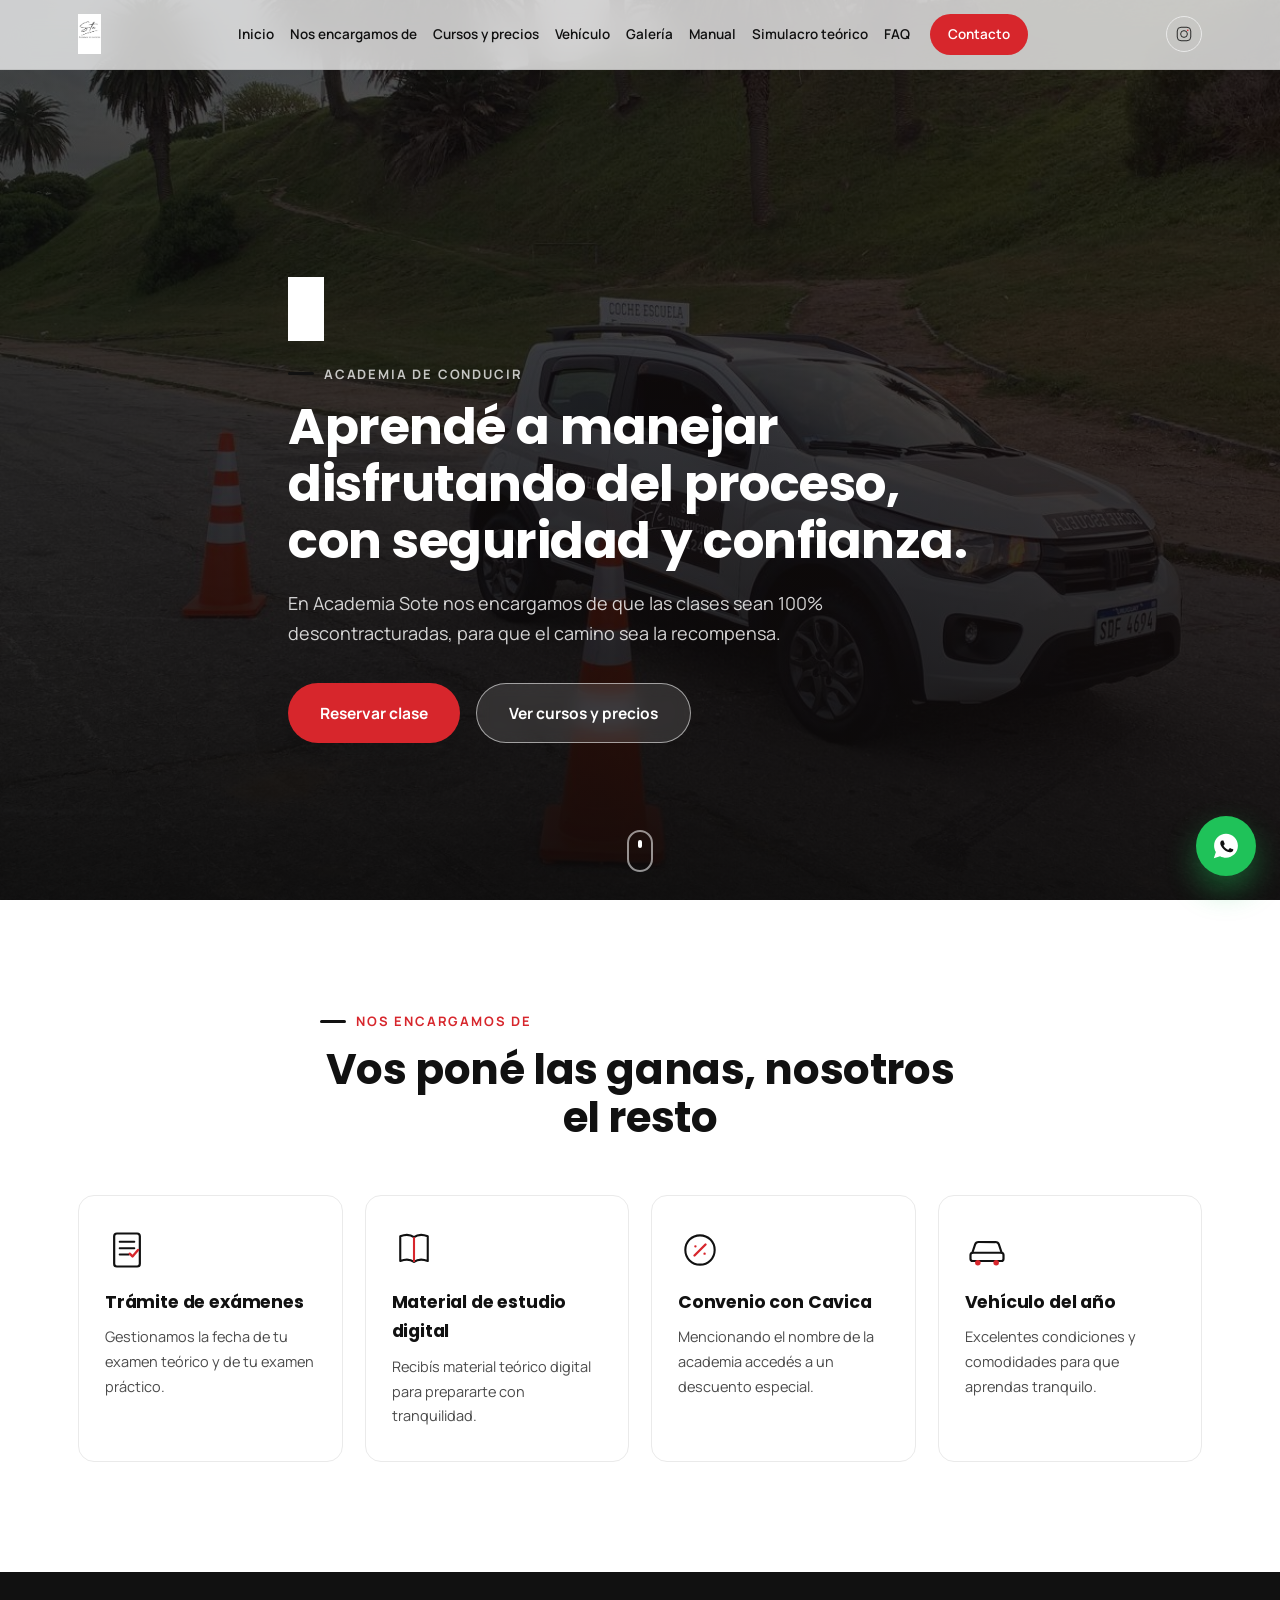
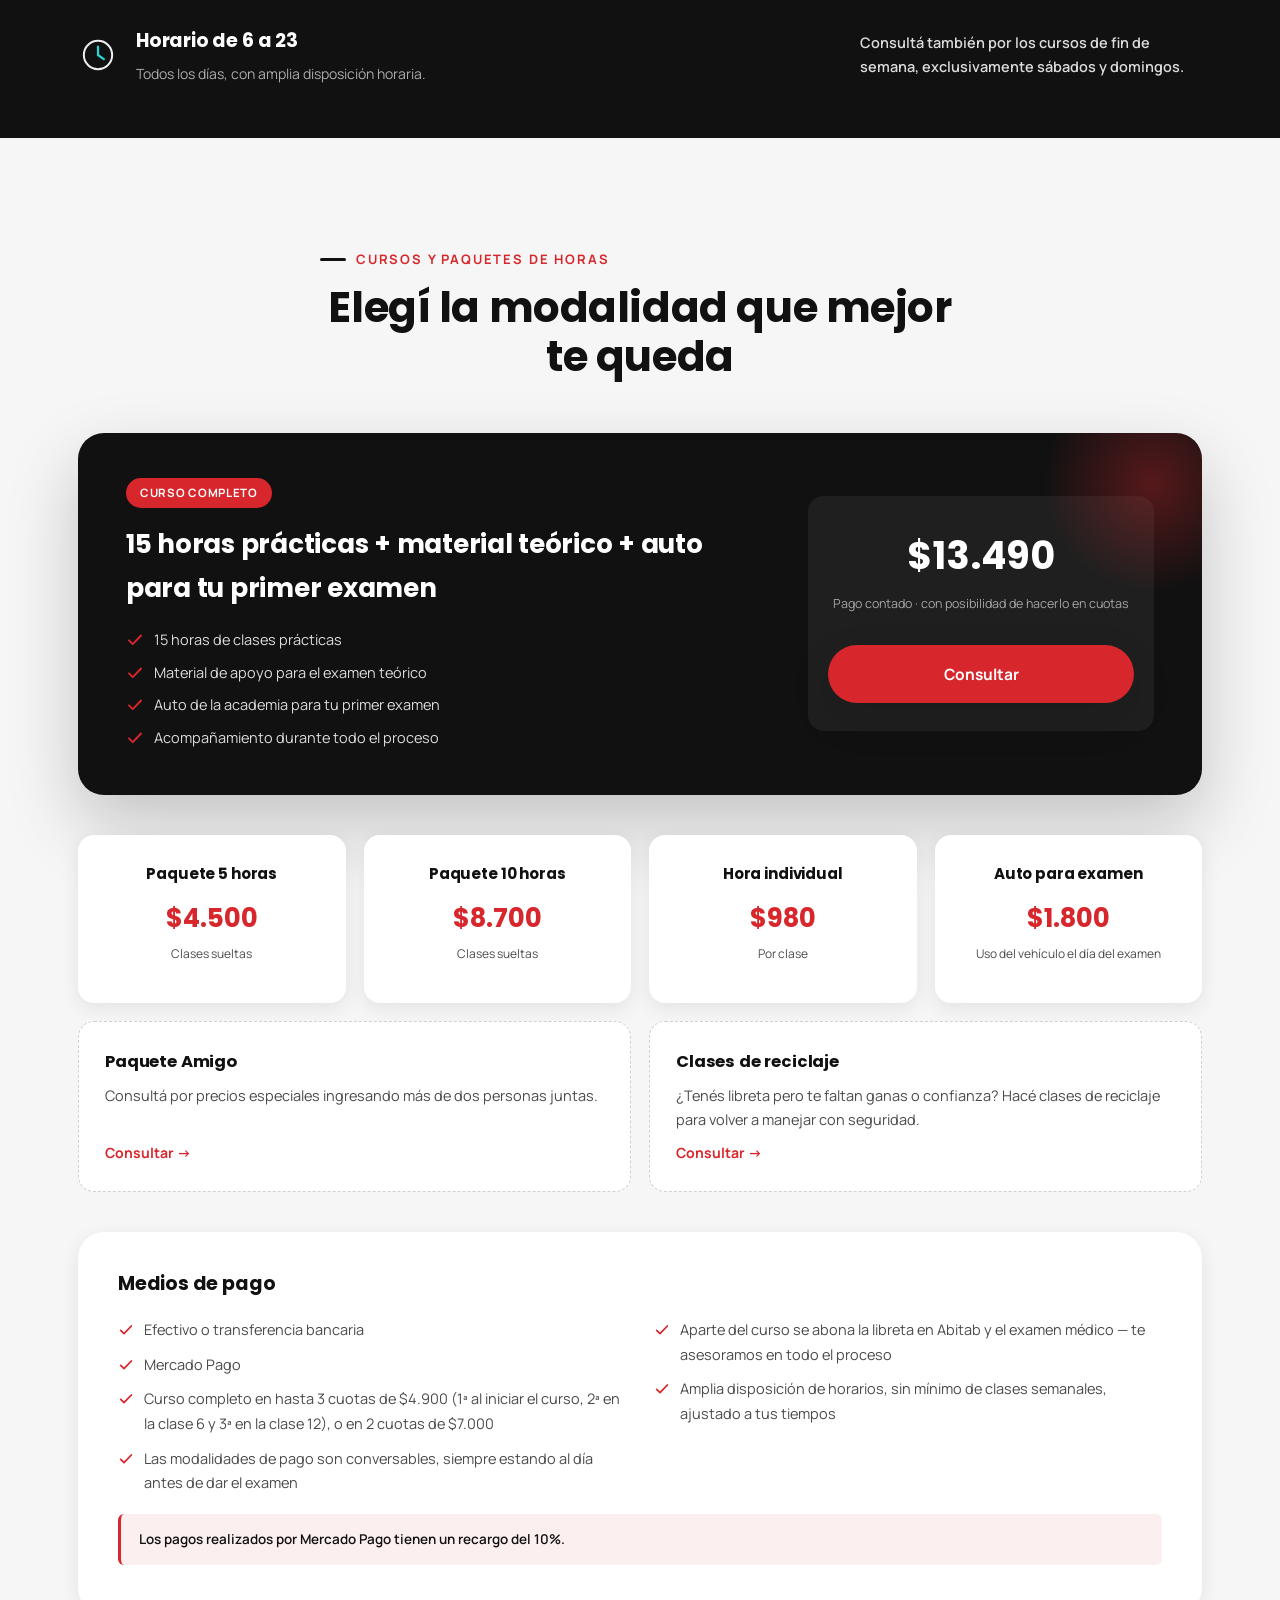
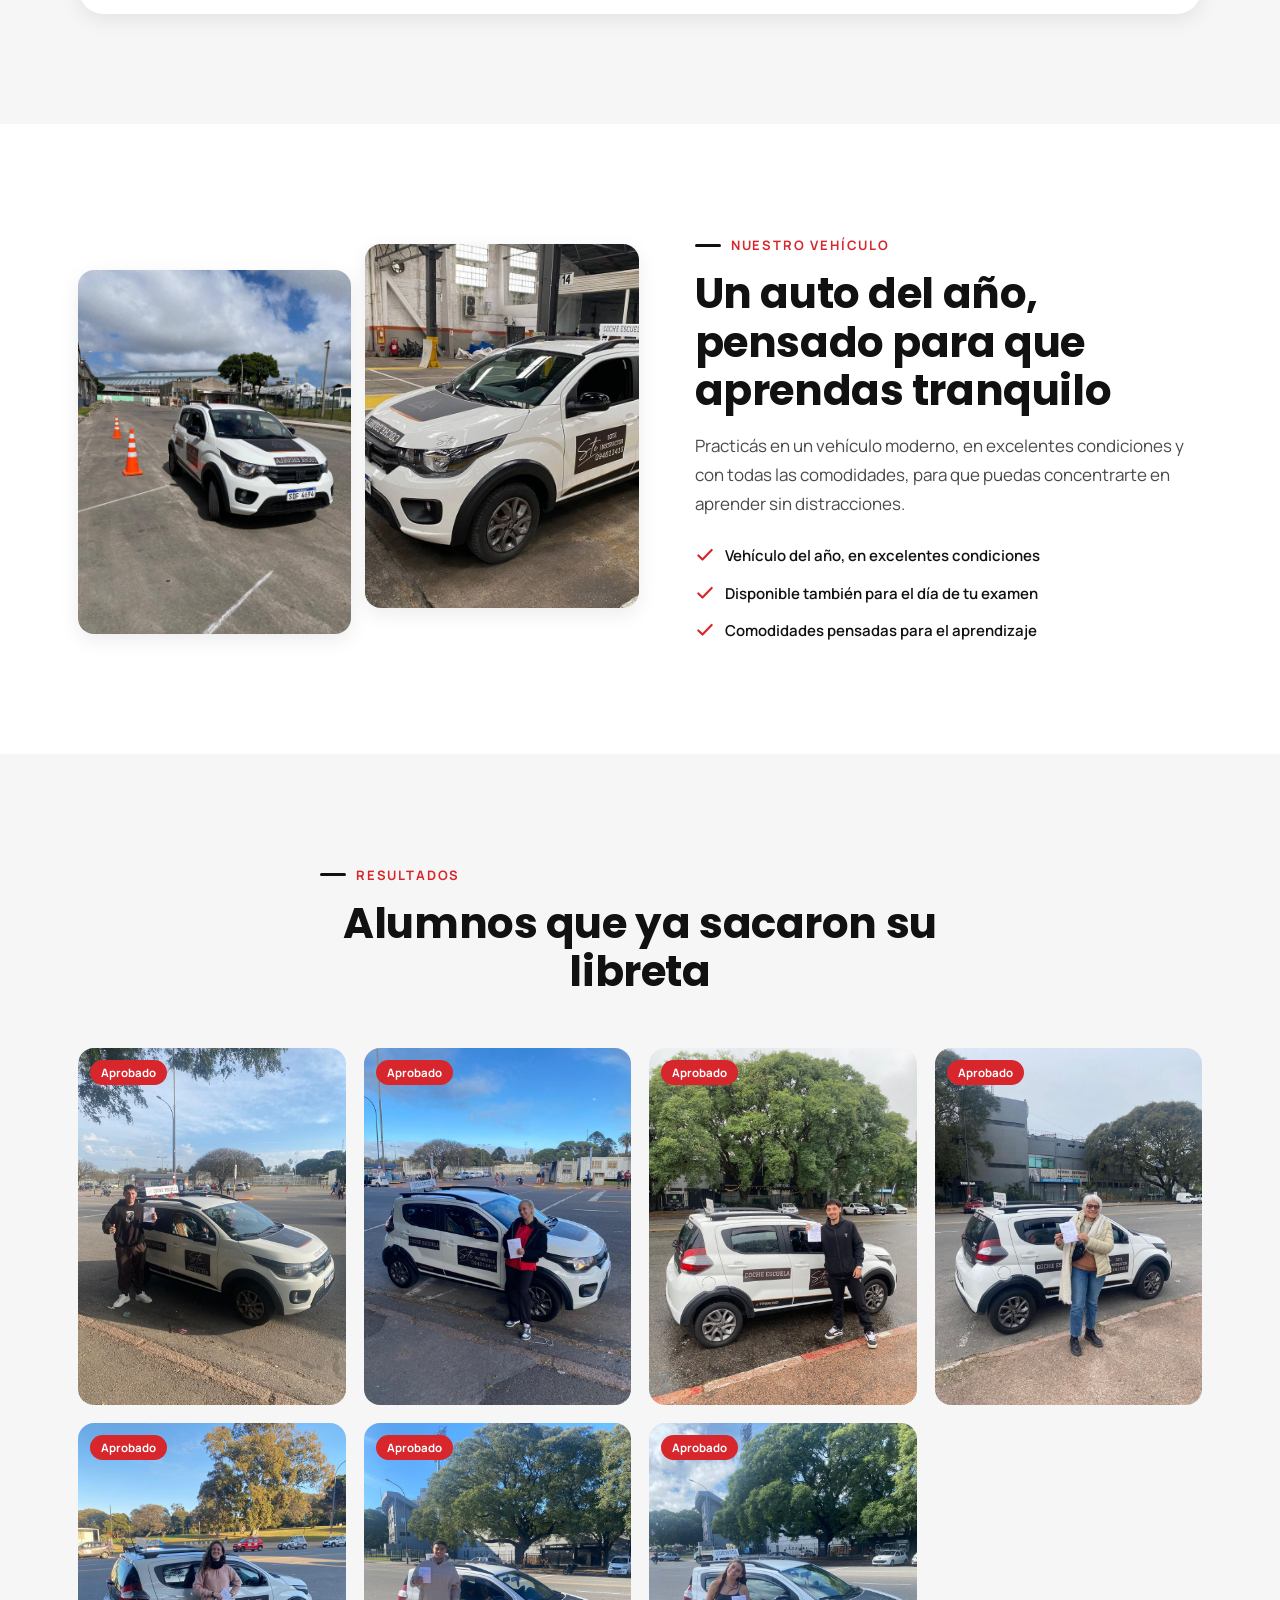
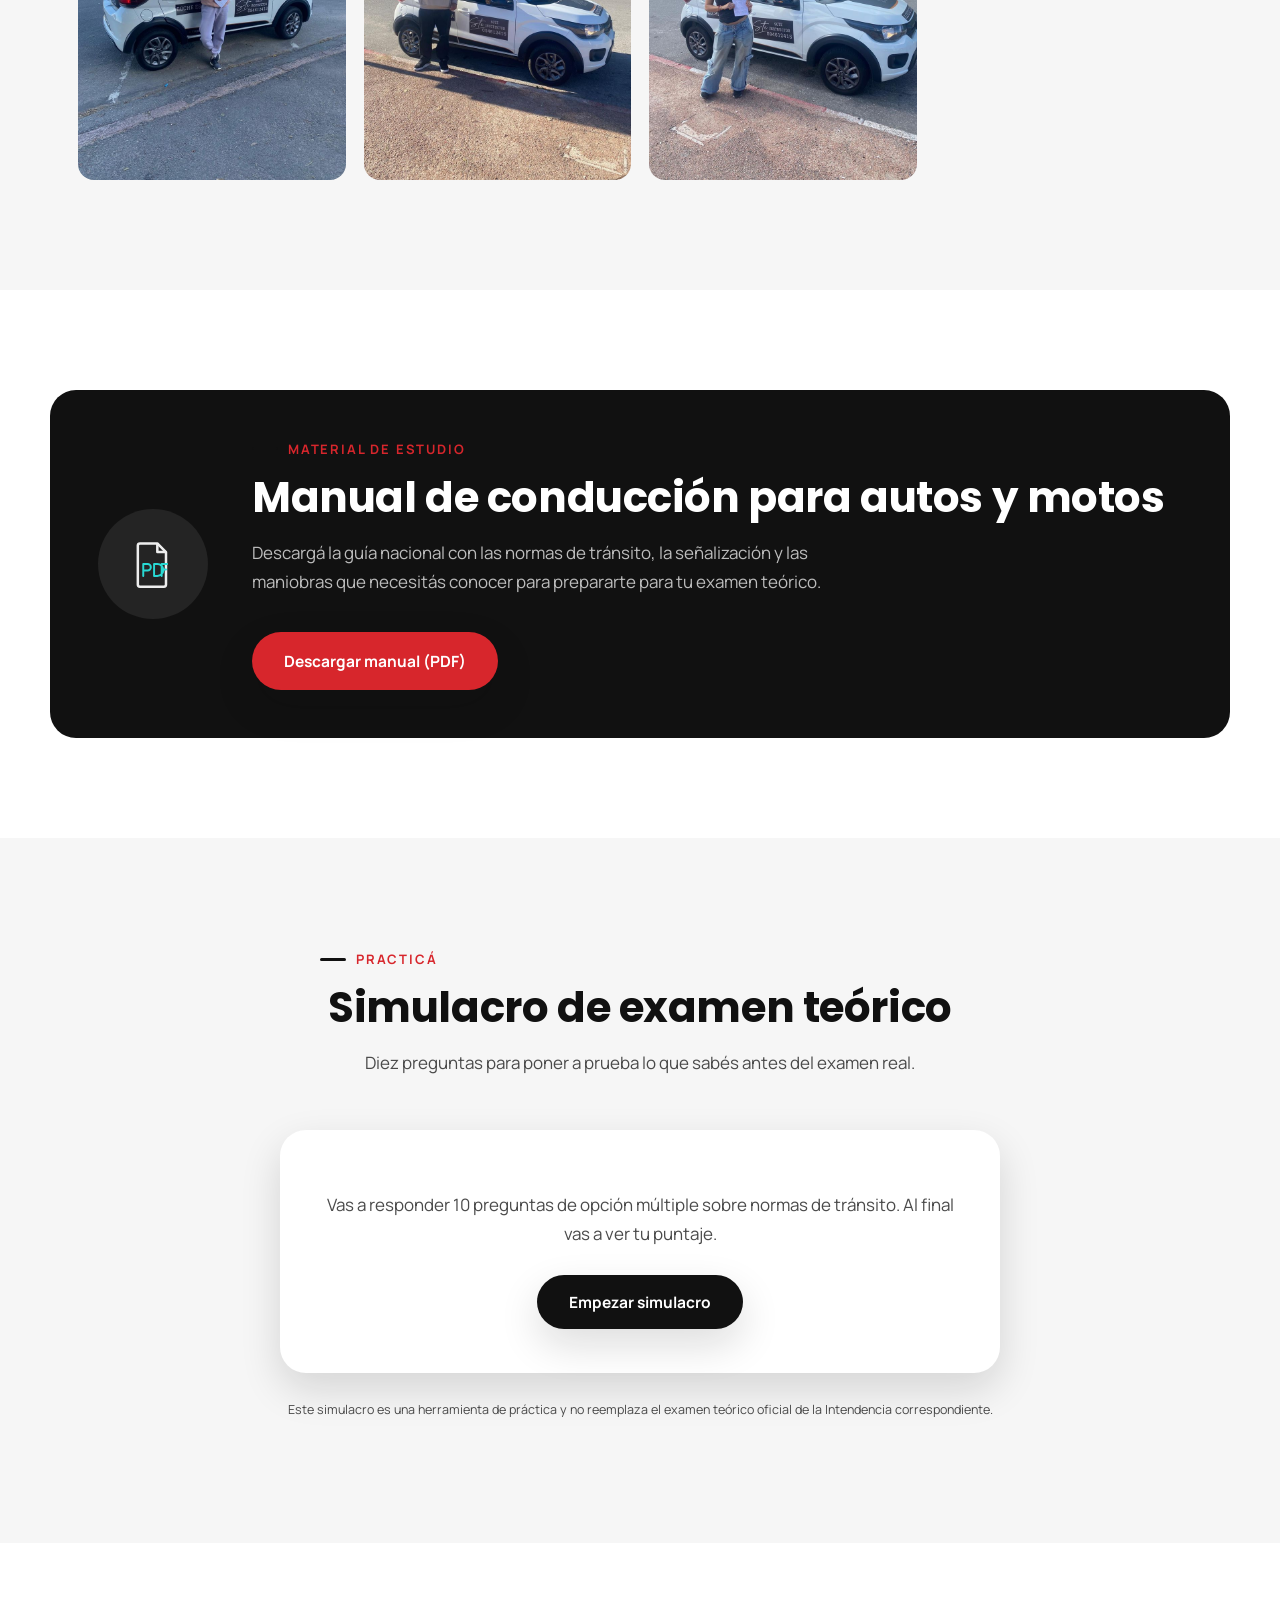
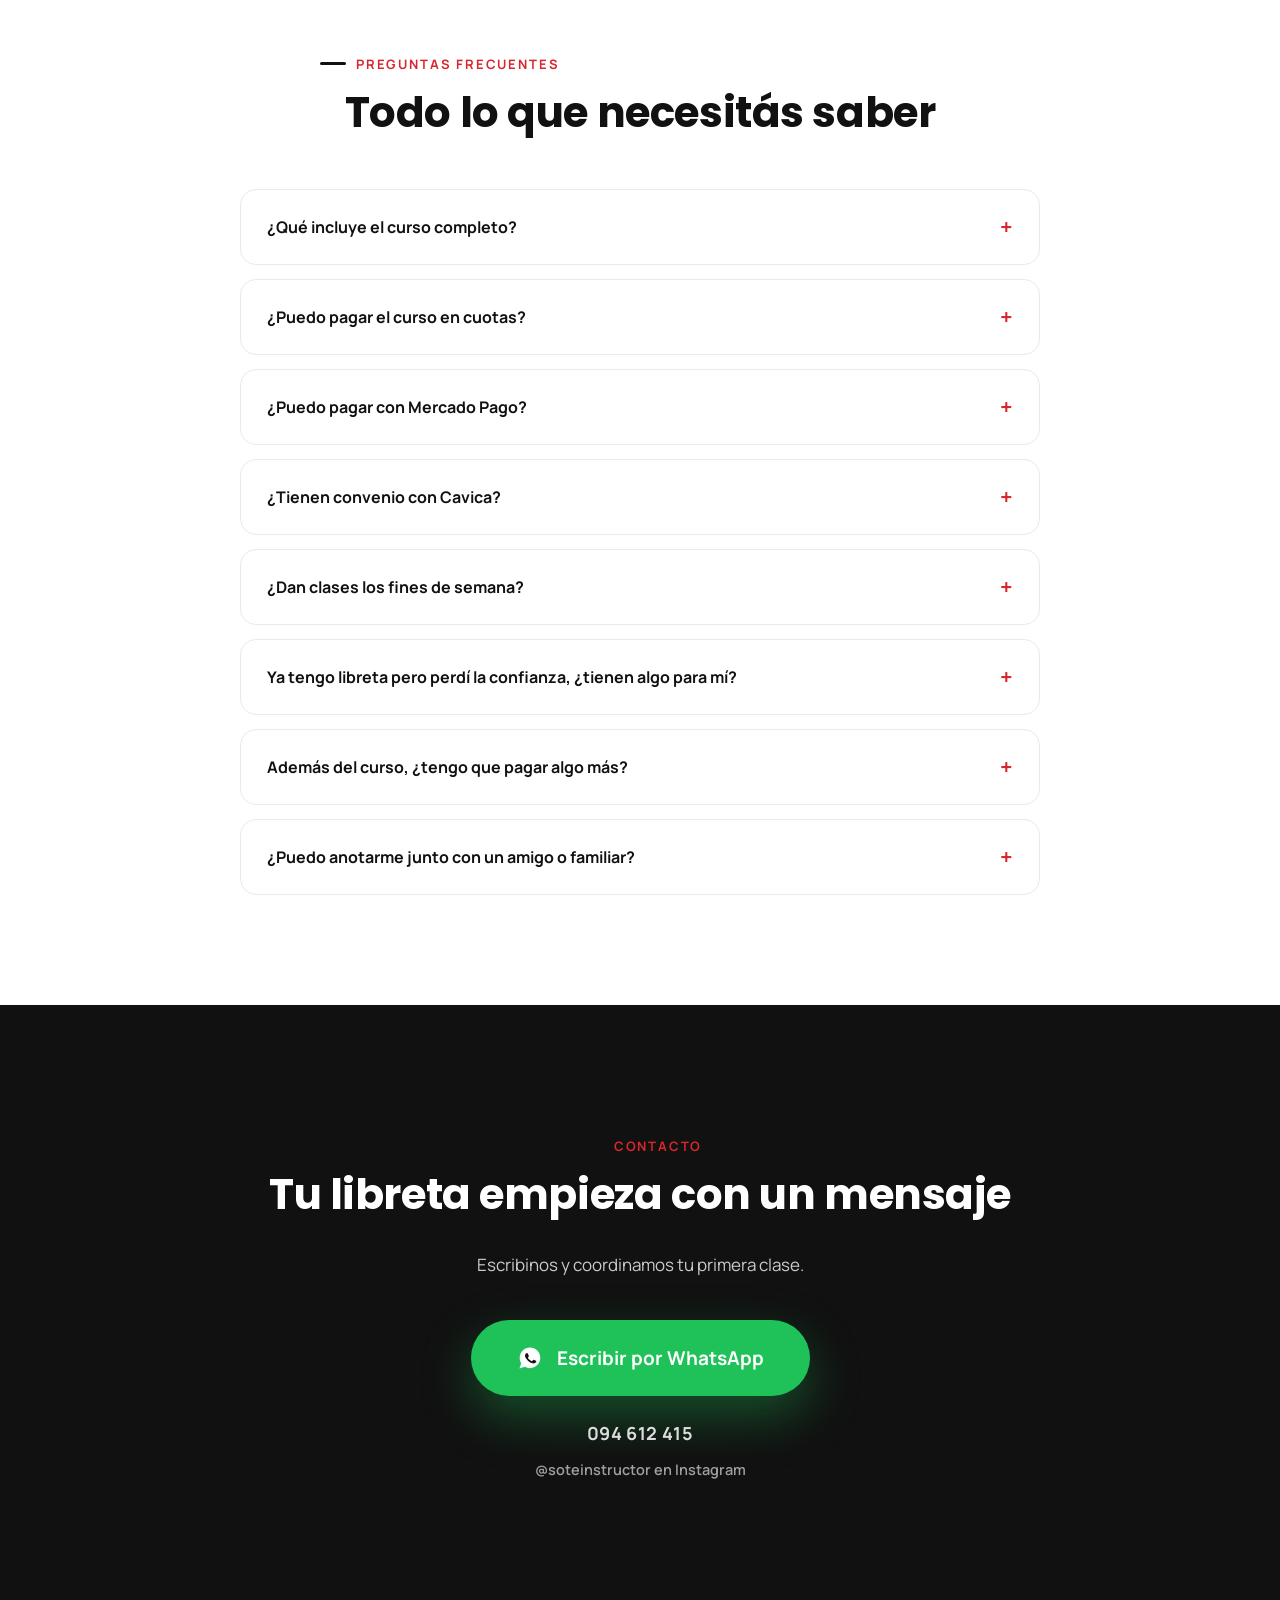
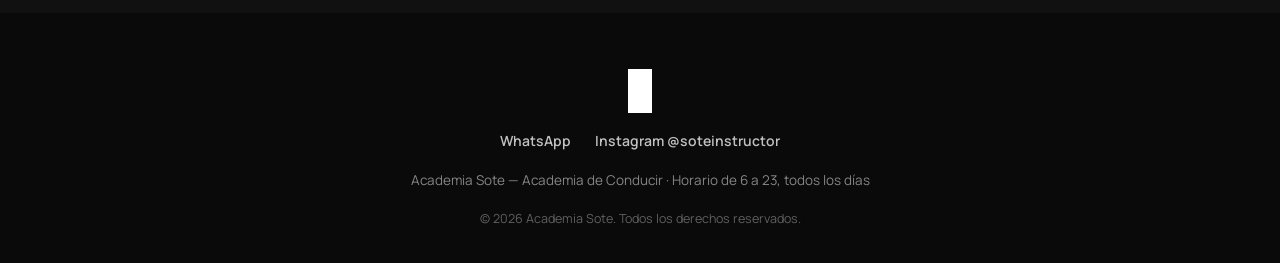
==== index.html @ 1a5d6912 "Add files via upload" ====
<!doctype html>
<html lang="es">
<head>
<!-- ===== Meta / SEO ===== -->
<meta charset="UTF-8">
<meta name="viewport" content="width=device-width, initial-scale=1.0">
<title>Academia Sote — Aprendé a manejar con seguridad y confianza</title>
<meta name="description" content="Academia Sote, escuela de manejo. Clases 100% descontracturadas, trámite de exámenes, material de estudio digital y vehículo del año. Cursos y paquetes de horas a tu medida.">
<meta name="keywords" content="academia de manejo, escuela de conducir, clases de manejo, libreta de conducir, Academia Sote, curso de manejo Uruguay">
<meta name="author" content="Academia Sote">
<meta name="robots" content="index, follow">
<meta property="og:title" content="Academia Sote — Academia de Conducir">
<meta property="og:description" content="Aprendé a manejar disfrutando del proceso, con seguridad y confianza.">
<meta property="og:type" content="website">
<meta property="og:image" content="assets/images/vehiculo_02.jpg">
<link rel="icon" type="image/jpeg" href="assets/images/logo.jpg">

<link rel="preconnect" href="https://fonts.googleapis.com">
<link rel="preconnect" href="https://fonts.gstatic.com" crossorigin>
<link href="https://fonts.googleapis.com/css2?family=Poppins:wght@500;600;700;800&family=Manrope:wght@400;500;600;700&display=swap" rel="stylesheet">

<link rel="stylesheet" href="styles.css">
</head>
<body>

<!-- ===================== HEADER / NAV ===================== -->
<header class="header" id="header">
  <div class="container header-inner">
    <a href="#inicio" class="brand">
      <img src="assets/images/logo.jpg" alt="Academia Sote" class="brand-logo">
    </a>

    <nav class="nav" id="mainNav">
      <a href="#inicio" class="nav-link">Inicio</a>
      <a href="#encargamos" class="nav-link">Nos encargamos de</a>
      <a href="#precios" class="nav-link">Cursos y precios</a>
      <a href="#vehiculo" class="nav-link">Vehículo</a>
      <a href="#galeria" class="nav-link">Galería</a>
      <a href="#manual" class="nav-link">Manual</a>
      <a href="#simulacro" class="nav-link">Simulacro teórico</a>
      <a href="#faq" class="nav-link">FAQ</a>
      <a href="#contacto" class="nav-link nav-cta">Contacto</a>
    </nav>

    <div class="header-actions">
      <a href="https://instagram.com/soteinstructor" target="_blank" rel="noopener" class="icon-link" aria-label="Instagram">
        <img src="assets/icons/instagram.svg" alt="">
      </a>
      <button class="nav-toggle" id="navToggle" aria-label="Abrir menú" aria-expanded="false">
        <span></span><span></span><span></span>
      </button>
    </div>
  </div>
</header>

<main>

  <!-- ===================== HERO ===================== -->
  <section class="hero" id="inicio">
    <div class="hero-media">
      <img src="assets/images/vehiculo_02.jpg" alt="Coche escuela Academia Sote" class="hero-img">
      <div class="hero-overlay"></div>
    </div>

    <div class="container hero-content">
      <img src="assets/images/logo.jpg" alt="Academia Sote" class="hero-logo reveal">
      <p class="eyebrow reveal delay-1" style="color:rgba(255,255,255,0.75)">Academia de conducir</p>
      <h1 class="hero-title reveal delay-1">Aprendé a manejar disfrutando del proceso, con seguridad y confianza.</h1>
      <p class="hero-text reveal delay-2">
        En Academia Sote nos encargamos de que las clases sean 100% descontracturadas,
        para que el camino sea la recompensa.
      </p>

      <div class="hero-actions reveal delay-3">
        <a href="https://wa.me/59894612415" target="_blank" rel="noopener" class="btn btn-primary">Reservar clase</a>
        <a href="#precios" class="btn btn-ghost">Ver cursos y precios</a>
      </div>
    </div>

    <div class="hero-scroll"><span></span></div>
  </section>

  <!-- ===================== NOS ENCARGAMOS DE TODO ===================== -->
  <section class="features" id="encargamos">
    <div class="container">
      <div class="section-head reveal center">
        <p class="eyebrow">Nos encargamos de</p>
        <h2 class="section-title">Vos poné las ganas, nosotros el resto</h2>
      </div>

      <div class="features-grid">
        <div class="feature-card reveal delay-1">
          <img src="assets/icons/tramite.svg" alt="" class="feature-icon">
          <h3>Trámite de exámenes</h3>
          <p>Gestionamos la fecha de tu examen teórico y de tu examen práctico.</p>
        </div>
        <div class="feature-card reveal delay-2">
          <img src="assets/icons/material.svg" alt="" class="feature-icon">
          <h3>Material de estudio digital</h3>
          <p>Recibís material teórico digital para prepararte con tranquilidad.</p>
        </div>
        <div class="feature-card reveal delay-3">
          <img src="assets/icons/convenio.svg" alt="" class="feature-icon">
          <h3>Convenio con Cavica</h3>
          <p>Mencionando el nombre de la academia accedés a un descuento especial.</p>
        </div>
        <div class="feature-card reveal delay-1">
          <img src="assets/icons/vehiculo.svg" alt="" class="feature-icon">
          <h3>Vehículo del año</h3>
          <p>Excelentes condiciones y comodidades para que aprendas tranquilo.</p>
        </div>
      </div>
    </div>
  </section>

  <!-- ===================== HORARIOS ===================== -->
  <section class="schedule">
    <div class="container schedule-inner">
      <div class="schedule-left reveal">
        <img src="assets/icons/horario.svg" alt="" class="schedule-icon">
        <div>
          <h3>Horario de 6 a 23</h3>
          <p>Todos los días, con amplia disposición horaria.</p>
        </div>
      </div>
      <p class="schedule-note reveal delay-1">Consultá también por los cursos de fin de semana, exclusivamente sábados y domingos.</p>
    </div>
  </section>

  <!-- ===================== CURSOS Y PRECIOS ===================== -->
  <section class="pricing" id="precios">
    <div class="container">
      <div class="section-head reveal center">
        <p class="eyebrow">Cursos y paquetes de horas</p>
        <h2 class="section-title">Elegí la modalidad que mejor te queda</h2>
      </div>

      <!-- Curso completo, destacado -->
      <div class="pricing-featured reveal">
        <div>
          <span class="featured-badge">Curso completo</span>
          <h3>15 horas prácticas + material teórico + auto para tu primer examen</h3>
          <ul class="includes">
            <li><img src="assets/icons/check.svg" alt="">15 horas de clases prácticas</li>
            <li><img src="assets/icons/check.svg" alt="">Material de apoyo para el examen teórico</li>
            <li><img src="assets/icons/check.svg" alt="">Auto de la academia para tu primer examen</li>
            <li><img src="assets/icons/check.svg" alt="">Acompañamiento durante todo el proceso</li>
          </ul>
        </div>
        <div class="price-box">
          <span class="amount">$13.490</span>
          <p class="tag">Pago contado · con posibilidad de hacerlo en cuotas</p>
          <a href="https://wa.me/59894612415" target="_blank" rel="noopener" class="btn btn-primary">Consultar</a>
        </div>
      </div>

      <!-- Paquetes de horas sueltas -->
      <div class="pricing-grid">
        <div class="price-card reveal delay-1">
          <h3>Paquete 5 horas</h3>
          <span class="amount">$4.500</span>
          <p class="tag">Clases sueltas</p>
        </div>
        <div class="price-card reveal delay-2">
          <h3>Paquete 10 horas</h3>
          <span class="amount">$8.700</span>
          <p class="tag">Clases sueltas</p>
        </div>
        <div class="price-card reveal delay-3">
          <h3>Hora individual</h3>
          <span class="amount">$980</span>
          <p class="tag">Por clase</p>
        </div>
        <div class="price-card reveal delay-1">
          <h3>Auto para examen</h3>
          <span class="amount">$1.800</span>
          <p class="tag">Uso del vehículo el día del examen</p>
        </div>
      </div>

      <!-- Paquete amigo y reciclaje -->
      <div class="pricing-extra">
        <div class="extra-card reveal delay-1">
          <h3>Paquete Amigo</h3>
          <p>Consultá por precios especiales ingresando más de dos personas juntas.</p>
          <a href="https://wa.me/59894612415" target="_blank" rel="noopener" class="curso-link">Consultar →</a>
        </div>
        <div class="extra-card reveal delay-2">
          <h3>Clases de reciclaje</h3>
          <p>¿Tenés libreta pero te faltan ganas o confianza? Hacé clases de reciclaje para volver a manejar con seguridad.</p>
          <a href="https://wa.me/59894612415" target="_blank" rel="noopener" class="curso-link">Consultar →</a>
        </div>
      </div>

      <!-- Medios de pago y cuotas -->
      <div class="payment-info reveal">
        <h3>Medios de pago</h3>
        <div class="payment-grid">
          <ul>
            <li><img src="assets/icons/check.svg" alt="">Efectivo o transferencia bancaria</li>
            <li><img src="assets/icons/check.svg" alt="">Mercado Pago</li>
            <li><img src="assets/icons/check.svg" alt="">Curso completo en hasta 3 cuotas de $4.900 (1ª al iniciar el curso, 2ª en la clase 6 y 3ª en la clase 12), o en 2 cuotas de $7.000</li>
            <li><img src="assets/icons/check.svg" alt="">Las modalidades de pago son conversables, siempre estando al día antes de dar el examen</li>
          </ul>
          <ul>
            <li><img src="assets/icons/check.svg" alt="">Aparte del curso se abona la libreta en Abitab y el examen médico — te asesoramos en todo el proceso</li>
            <li><img src="assets/icons/check.svg" alt="">Amplia disposición de horarios, sin mínimo de clases semanales, ajustado a tus tiempos</li>
          </ul>
        </div>
        <p class="payment-note">Los pagos realizados por Mercado Pago tienen un recargo del 10%.</p>
      </div>
    </div>
  </section>

  <!-- ===================== NUESTRO VEHÍCULO ===================== -->
  <section class="vehicle" id="vehiculo">
    <div class="container vehicle-grid">
      <div class="vehicle-photos reveal">
        <img src="assets/images/vehiculo_01.jpg" alt="Vehículo de Academia Sote practicando maniobras">
        <img src="assets/images/vehiculo_04.jpg" alt="Vehículo de Academia Sote">
      </div>
      <div class="vehicle-content reveal delay-1">
        <p class="eyebrow">Nuestro vehículo</p>
        <h2 class="section-title">Un auto del año, pensado para que aprendas tranquilo</h2>
        <p class="section-text">
          Practicás en un vehículo moderno, en excelentes condiciones y con todas las
          comodidades, para que puedas concentrarte en aprender sin distracciones.
        </p>
        <ul class="check-list">
          <li><img src="assets/icons/check.svg" alt=""><span>Vehículo del año, en excelentes condiciones</span></li>
          <li><img src="assets/icons/check.svg" alt=""><span>Disponible también para el día de tu examen</span></li>
          <li><img src="assets/icons/check.svg" alt=""><span>Comodidades pensadas para el aprendizaje</span></li>
        </ul>
      </div>
    </div>
  </section>

  <!-- ===================== GALERÍA — ALUMNOS APROBADOS ===================== -->
  <section class="gallery" id="galeria">
    <div class="container">
      <div class="section-head reveal center">
        <p class="eyebrow">Resultados</p>
        <h2 class="section-title">Alumnos que ya sacaron su libreta</h2>
      </div>

      <div class="gallery-grid">
        <button class="gallery-item reveal delay-1" data-img="assets/images/alumno_01.jpg">
          <img src="assets/images/alumno_01.jpg" alt="Alumno aprobó su examen práctico de manejo">
          <span class="gallery-overlay">Ver</span>
          <span class="gallery-badge">Aprobado</span>
        </button>
        <button class="gallery-item reveal delay-2" data-img="assets/images/alumno_02.jpg">
          <img src="assets/images/alumno_02.jpg" alt="Alumna aprobó su examen práctico de manejo">
          <span class="gallery-overlay">Ver</span>
          <span class="gallery-badge">Aprobado</span>
        </button>
        <button class="gallery-item reveal delay-3" data-img="assets/images/alumno_03.jpg">
          <img src="assets/images/alumno_03.jpg" alt="Alumno aprobó su examen práctico de manejo">
          <span class="gallery-overlay">Ver</span>
          <span class="gallery-badge">Aprobado</span>
        </button>
        <button class="gallery-item reveal delay-1" data-img="assets/images/alumno_04.jpg">
          <img src="assets/images/alumno_04.jpg" alt="Alumna aprobó su examen práctico de manejo">
          <span class="gallery-overlay">Ver</span>
          <span class="gallery-badge">Aprobado</span>
        </button>
        <button class="gallery-item reveal delay-2" data-img="assets/images/alumno_05.jpg">
          <img src="assets/images/alumno_05.jpg" alt="Alumna aprobó su examen práctico de manejo">
          <span class="gallery-overlay">Ver</span>
          <span class="gallery-badge">Aprobado</span>
        </button>
        <button class="gallery-item reveal delay-3" data-img="assets/images/alumno_06.jpg">
          <img src="assets/images/alumno_06.jpg" alt="Alumno aprobó su examen práctico de manejo">
          <span class="gallery-overlay">Ver</span>
          <span class="gallery-badge">Aprobado</span>
        </button>
        <button class="gallery-item reveal delay-1" data-img="assets/images/alumno_07.jpg">
          <img src="assets/images/alumno_07.jpg" alt="Alumna aprobó su examen práctico de manejo">
          <span class="gallery-overlay">Ver</span>
          <span class="gallery-badge">Aprobado</span>
        </button>
      </div>
    </div>
  </section>

  <!-- Lightbox -->
  <div class="lightbox" id="lightbox">
    <button class="lightbox-close" id="lightboxClose" aria-label="Cerrar">&times;</button>
    <button class="lightbox-prev" id="lightboxPrev" aria-label="Anterior">&#8249;</button>
    <img src="" alt="" id="lightboxImg">
    <button class="lightbox-next" id="lightboxNext" aria-label="Siguiente">&#8250;</button>
  </div>

  <!-- ===================== MANUAL DE CONDUCCIÓN ===================== -->
  <section class="manual" id="manual">
    <div class="container manual-inner">
      <div class="manual-icon-wrap reveal">
        <img src="assets/icons/pdf.svg" alt="" class="manual-icon">
      </div>
      <div class="reveal delay-1">
        <p class="eyebrow" style="color:var(--red)">Material de estudio</p>
        <h2 class="section-title">Manual de conducción para autos y motos</h2>
        <p class="section-text">
          Descargá la guía nacional con las normas de tránsito, la señalización y las
          maniobras que necesitás conocer para prepararte para tu examen teórico.
        </p>
        <a href="assets/docs/manual-conduccion-autos-y-motos.pdf" target="_blank" rel="noopener" class="btn btn-primary">Descargar manual (PDF)</a>
      </div>
    </div>
  </section>

  <!-- ===================== SIMULACRO DE EXAMEN TEÓRICO ===================== -->
  <section class="quiz" id="simulacro">
    <div class="container">
      <div class="section-head reveal center">
        <p class="eyebrow">Practicá</p>
        <h2 class="section-title">Simulacro de examen teórico</h2>
        <p class="section-text center-text">Diez preguntas para poner a prueba lo que sabés antes del examen real.</p>
      </div>

      <div class="quiz-box reveal">
        <!-- Pantalla de inicio -->
        <div class="quiz-intro" id="quizIntro">
          <p>Vas a responder 10 preguntas de opción múltiple sobre normas de tránsito. Al final vas a ver tu puntaje.</p>
          <button class="btn btn-dark" id="quizStart">Empezar simulacro</button>
        </div>

        <!-- Pregunta actual -->
        <div id="quizGame" style="display:none;">
          <div class="quiz-progress">
            <span id="quizStep">Pregunta 1 de 10</span>
            <span class="quiz-progress-bar"><span class="quiz-progress-fill" id="quizProgressFill"></span></span>
            <span id="quizScoreLive">0 correctas</span>
          </div>
          <div class="quiz-question" id="quizQuestion"></div>
          <div class="quiz-options" id="quizOptions"></div>
          <div class="quiz-feedback" id="quizFeedback"></div>
          <div class="quiz-next">
            <button class="btn btn-outline-dark" id="quizNext" style="display:none;">Siguiente →</button>
          </div>
        </div>

        <!-- Resultado final -->
        <div class="quiz-result" id="quizResult">
          <span class="score" id="quizFinalScore">0/10</span>
          <p id="quizFinalMessage">¡Buen trabajo!</p>
          <button class="btn btn-dark" id="quizRestart">Repetir simulacro</button>
        </div>
      </div>

      <p class="quiz-disclaimer">Este simulacro es una herramienta de práctica y no reemplaza el examen teórico oficial de la Intendencia correspondiente.</p>
    </div>
  </section>

  <!-- ===================== FAQ ===================== -->
  <section class="faq" id="faq">
    <div class="container">
      <div class="section-head reveal center">
        <p class="eyebrow">Preguntas frecuentes</p>
        <h2 class="section-title">Todo lo que necesitás saber</h2>
      </div>

      <div class="accordion">
        <div class="accordion-item reveal">
          <button class="accordion-trigger"><span>¿Qué incluye el curso completo?</span><span class="accordion-icon">+</span></button>
          <div class="accordion-panel"><p>15 horas de clases prácticas, material de apoyo para el examen teórico y el auto de la academia para tu primer examen.</p></div>
        </div>
        <div class="accordion-item reveal">
          <button class="accordion-trigger"><span>¿Puedo pagar el curso en cuotas?</span><span class="accordion-icon">+</span></button>
          <div class="accordion-panel"><p>Sí. Podés hacerlo en hasta 3 cuotas de $4.900 (1ª al iniciar el curso, 2ª en la clase 6 y 3ª en la clase 12) o en 2 cuotas de $7.000. Las modalidades son conversables, estando al día antes del examen.</p></div>
        </div>
        <div class="accordion-item reveal">
          <button class="accordion-trigger"><span>¿Puedo pagar con Mercado Pago?</span><span class="accordion-icon">+</span></button>
          <div class="accordion-panel"><p>Sí, aceptamos Mercado Pago. Tené en cuenta que este medio de pago tiene un recargo del 10%.</p></div>
        </div>
        <div class="accordion-item reveal">
          <button class="accordion-trigger"><span>¿Tienen convenio con Cavica?</span><span class="accordion-icon">+</span></button>
          <div class="accordion-panel"><p>Sí. Mencionando el nombre de la academia accedés a un descuento en Cavica.</p></div>
        </div>
        <div class="accordion-item reveal">
          <button class="accordion-trigger"><span>¿Dan clases los fines de semana?</span><span class="accordion-icon">+</span></button>
          <div class="accordion-panel"><p>Sí, consultanos por los cursos exclusivos de sábados y domingos.</p></div>
        </div>
        <div class="accordion-item reveal">
          <button class="accordion-trigger"><span>Ya tengo libreta pero perdí la confianza, ¿tienen algo para mí?</span><span class="accordion-icon">+</span></button>
          <div class="accordion-panel"><p>Sí, hacemos clases de reciclaje pensadas para volver a manejar con mayor seguridad y confianza.</p></div>
        </div>
        <div class="accordion-item reveal">
          <button class="accordion-trigger"><span>Además del curso, ¿tengo que pagar algo más?</span><span class="accordion-icon">+</span></button>
          <div class="accordion-panel"><p>Sí, aparte se abona la libreta en Abitab y el examen médico. Te acompañamos y asesoramos en todo ese proceso.</p></div>
        </div>
        <div class="accordion-item reveal">
          <button class="accordion-trigger"><span>¿Puedo anotarme junto con un amigo o familiar?</span><span class="accordion-icon">+</span></button>
          <div class="accordion-panel"><p>Sí, consultá por el Paquete Amigo ingresando más de dos personas juntas.</p></div>
        </div>
      </div>
    </div>
  </section>

  <!-- ===================== CONTACTO ===================== -->
  <section class="contact" id="contacto">
    <div class="container contact-inner">
      <p class="eyebrow">Contacto</p>
      <h2 class="section-title light">Tu libreta empieza con un mensaje</h2>
      <p class="section-text light">Escribinos y coordinamos tu primera clase.</p>

      <a href="https://wa.me/59894612415" target="_blank" rel="noopener" class="btn-whatsapp-big">
        <img src="assets/icons/whatsapp.svg" alt="">
        Escribir por WhatsApp
      </a>

      <a href="tel:+59894612415" class="contact-phone">094 612 415</a>
      <a href="https://instagram.com/soteinstructor" target="_blank" rel="noopener" class="contact-instagram">@soteinstructor en Instagram</a>
    </div>
  </section>

</main>

<!-- ===================== FOOTER ===================== -->
<footer class="footer">
  <div class="container footer-inner">
    <img src="assets/images/logo.jpg" alt="Academia Sote" class="footer-logo">

    <div class="footer-social">
      <a href="https://wa.me/59894612415" target="_blank" rel="noopener" aria-label="WhatsApp">WhatsApp</a>
      <a href="https://instagram.com/soteinstructor" target="_blank" rel="noopener" aria-label="Instagram">Instagram @soteinstructor</a>
    </div>

    <p class="footer-info">Academia Sote — Academia de Conducir · Horario de 6 a 23, todos los días</p>
    <p class="footer-copy">© <span id="year"></span> Academia Sote. Todos los derechos reservados.</p>
  </div>
</footer>

<!-- ===================== FLOATING BUTTONS ===================== -->
<a href="https://wa.me/59894612415" target="_blank" rel="noopener" class="fab-whatsapp" aria-label="Escribir por WhatsApp">
  <img src="assets/icons/whatsapp.svg" alt="">
</a>
<button class="fab-up" id="fabUp" aria-label="Volver arriba">
  <img src="assets/icons/up.svg" alt="">
</button>

<script src="script.js"></script>
</body>
</html>
---- styles.css ----
/* =========================================================
   ACADEMIA SOTE — Hoja de estilos principal
   Paleta: negro (#111111), blanco, rojo de acento (#D7262C).
   Tipografía: Poppins (títulos) + Manrope (texto).
   ========================================================= */

:root{
  --ink:#111111;
  --ink-soft:#4A4A4A;
  --red:#D7262C;
  --red-deep:#A5181D;
  --white:#FFFFFF;
  --gray-50:#F6F6F6;
  --gray-100:#EAEAEA;
  --gray-300:#CFCFCF;

  --radius-sm:10px;
  --radius-md:16px;
  --radius-lg:26px;

  --shadow-sm:0 6px 20px rgba(17,17,17,0.08);
  --shadow-md:0 16px 40px rgba(17,17,17,0.14);
  --shadow-lg:0 30px 70px rgba(17,17,17,0.22);

  --ease:cubic-bezier(.22,.75,.28,1);
  --dur:0.7s;
}

*, *::before, *::after{ box-sizing:border-box; }
html{ scroll-behavior:smooth; }
body{
  margin:0;
  font-family:'Manrope', sans-serif;
  font-size:17px;
  line-height:1.7;
  color:var(--ink);
  background:var(--white);
  -webkit-font-smoothing:antialiased;
  overflow-x:hidden;
}
img{ max-width:100%; display:block; }
a{ color:inherit; text-decoration:none; }
button{ font-family:inherit; cursor:pointer; background:none; border:none; }
ul,ol{ list-style:none; margin:0; padding:0; }
h1,h2,h3{
  font-family:'Poppins', sans-serif;
  font-weight:700;
  margin:0;
  color:var(--ink);
  letter-spacing:-0.01em;
}
.container{ max-width:1180px; margin:0 auto; padding:0 28px; }
.eyebrow{
  font-size:13px; font-weight:700; letter-spacing:0.14em; text-transform:uppercase;
  color:var(--red); margin:0 0 14px; display:flex; align-items:center; gap:10px;
}
.eyebrow::before{ content:""; width:26px; height:3px; border-radius:2px; background:var(--ink); }
.section-head{ margin-bottom:52px; max-width:640px; }
.section-head.center{ margin-left:auto; margin-right:auto; text-align:center; }
.section-head.light .eyebrow{ color:var(--red); }
.section-title{ font-size:clamp(28px,3.4vw,42px); line-height:1.15; margin-bottom:14px; }
.section-title.light{ color:var(--white); }
.section-text{ color:var(--ink-soft); font-size:17px; max-width:60ch; }
.section-text.light{ color:rgba(255,255,255,0.78); }
.section-text.center-text{ margin-left:auto; margin-right:auto; }

/* ---------- Botones ---------- */
.btn{
  display:inline-flex; align-items:center; justify-content:center; gap:10px;
  padding:16px 32px; border-radius:100px; font-weight:700; font-size:15.5px;
  transition:transform 0.35s var(--ease), box-shadow 0.35s var(--ease), background 0.35s var(--ease);
}
.btn-primary{ background:var(--red); color:var(--white); box-shadow:var(--shadow-md); }
.btn-primary:hover{ transform:translateY(-3px) scale(1.02); box-shadow:var(--shadow-lg); background:var(--red-deep); }
.btn-dark{ background:var(--ink); color:var(--white); box-shadow:var(--shadow-md); }
.btn-dark:hover{ transform:translateY(-3px) scale(1.02); box-shadow:var(--shadow-lg); }
.btn-ghost{
  background:rgba(255,255,255,0.12); color:var(--white);
  border:1.5px solid rgba(255,255,255,0.55); backdrop-filter:blur(8px);
}
.btn-ghost:hover{ background:rgba(255,255,255,0.22); transform:translateY(-3px); }
.btn-outline-dark{
  background:transparent; color:var(--ink); border:1.5px solid var(--ink);
}
.btn-outline-dark:hover{ background:var(--ink); color:var(--white); transform:translateY(-3px); }

/* =========================================================
   HEADER
   ========================================================= */
.header{
  position:fixed; top:0; left:0; right:0; z-index:200;
  padding:14px 0;
  background:rgba(255,255,255,0.75);
  backdrop-filter:blur(14px); -webkit-backdrop-filter:blur(14px);
  border-bottom:1px solid rgba(17,17,17,0.08);
  transition:padding 0.35s var(--ease), box-shadow 0.35s var(--ease);
}
.header.scrolled{ padding:9px 0; box-shadow:var(--shadow-sm); }
.header-inner{ display:flex; align-items:center; justify-content:space-between; }
.brand-logo{ height:40px; width:auto; display:block; }
.nav{ display:flex; align-items:center; gap:16px; }
.nav-link{
  font-size:13.5px; font-weight:600; color:var(--ink); position:relative; padding:4px 0; white-space:nowrap;
}
.nav-link::after{
  content:""; position:absolute; left:0; bottom:-2px; width:0; height:2px; background:var(--red);
  transition:width 0.3s var(--ease);
}
.nav-link:hover::after{ width:100%; }
.nav-cta{ background:var(--red); color:var(--white); padding:9px 18px; border-radius:100px; margin-left:4px; }
.nav-cta::after{ display:none; }
.header-actions{ display:flex; align-items:center; gap:14px; }
.icon-link{
  width:36px; height:36px; border-radius:50%; border:1.5px solid var(--gray-100);
  display:flex; align-items:center; justify-content:center;
  transition:border-color 0.3s var(--ease), transform 0.3s var(--ease);
}
.icon-link:hover{ border-color:var(--ink); transform:translateY(-2px); }
.icon-link img{ width:18px; height:18px; }
.nav-toggle{ display:none; flex-direction:column; gap:5px; width:26px; }
.nav-toggle span{ height:2.5px; width:100%; background:var(--ink); border-radius:2px; transition:transform 0.3s var(--ease), opacity 0.3s var(--ease); }
.nav-toggle.open span:nth-child(1){ transform:translateY(7.5px) rotate(45deg); }
.nav-toggle.open span:nth-child(2){ opacity:0; }
.nav-toggle.open span:nth-child(3){ transform:translateY(-7.5px) rotate(-45deg); }

/* =========================================================
   HERO
   ========================================================= */
.hero{ position:relative; min-height:100vh; display:flex; align-items:center; overflow:hidden; }
.hero-media{ position:absolute; inset:0; z-index:0; }
.hero-img{ width:100%; height:100%; object-fit:cover; }
.hero-overlay{
  position:absolute; inset:0;
  background:
    linear-gradient(180deg, rgba(10,10,10,0.6) 0%, rgba(10,10,10,0.78) 55%, rgba(10,10,10,0.94) 100%),
    linear-gradient(120deg, rgba(17,17,17,0.3), rgba(215,38,44,0.16));
}
.hero-content{ position:relative; z-index:1; padding-top:120px; max-width:760px; }
.hero-logo{ height:64px; margin-bottom:22px; filter:brightness(0) invert(1); }
.hero-title{
  font-size:clamp(30px, 4.4vw, 50px); color:var(--white); line-height:1.14;
  letter-spacing:-0.01em; margin-bottom:18px;
}
.hero-text{ color:rgba(255,255,255,0.82); font-size:18px; max-width:56ch; margin-bottom:34px; }
.hero-actions{ display:flex; gap:16px; flex-wrap:wrap; }
.hero-scroll{
  position:absolute; bottom:28px; left:50%; transform:translateX(-50%);
  width:26px; height:42px; border:2px solid rgba(255,255,255,0.55); border-radius:20px; z-index:1;
}
.hero-scroll span{
  position:absolute; top:8px; left:50%; transform:translateX(-50%);
  width:4px; height:8px; border-radius:3px; background:var(--white); animation:scrollDot 1.8s infinite;
}
@keyframes scrollDot{ 0%{ opacity:1; top:8px; } 70%{ opacity:0; top:22px; } 100%{ opacity:0; top:8px; } }

/* =========================================================
   NOS ENCARGAMOS DE TODO
   ========================================================= */
.features{ padding:110px 0; }
.features-grid{ display:grid; grid-template-columns:repeat(4, 1fr); gap:22px; }
.feature-card{
  background:var(--white); border:1px solid var(--gray-100); border-radius:var(--radius-md);
  padding:32px 26px; transition:transform 0.4s var(--ease), box-shadow 0.4s var(--ease), border-color 0.4s var(--ease);
}
.feature-card:hover{ transform:translateY(-8px); box-shadow:var(--shadow-md); border-color:transparent; }
.feature-icon{ width:44px; height:44px; margin-bottom:16px; }
.feature-card h3{ font-size:17.5px; margin-bottom:8px; }
.feature-card p{ color:var(--ink-soft); font-size:14.5px; margin:0; }

/* =========================================================
   HORARIOS — banner
   ========================================================= */
.schedule{ background:var(--ink); padding:44px 0; }
.schedule-inner{ display:flex; align-items:center; gap:22px; flex-wrap:wrap; justify-content:space-between; }
.schedule-left{ display:flex; align-items:center; gap:18px; }
.schedule-icon{ width:40px; height:40px; filter:invert(1); flex-shrink:0; }
.schedule-left h3{ color:var(--white); font-size:19px; margin-bottom:4px; }
.schedule-left p{ color:rgba(255,255,255,0.65); font-size:14px; margin:0; }
.schedule-note{ color:rgba(255,255,255,0.85); font-size:14.5px; font-weight:600; max-width:38ch; }

/* =========================================================
   CURSOS Y PRECIOS
   ========================================================= */
.pricing{ padding:110px 0; background:var(--gray-50); }
.pricing-featured{
  background:var(--ink);
  border-radius:var(--radius-lg);
  padding:44px 48px;
  color:var(--white);
  display:grid;
  grid-template-columns:1.3fr 0.7fr;
  gap:40px;
  align-items:center;
  box-shadow:var(--shadow-lg);
  margin-bottom:40px;
  position:relative;
  overflow:hidden;
}
.pricing-featured::before{
  content:"";
  position:absolute; top:-60px; right:-60px; width:220px; height:220px;
  background:radial-gradient(circle, rgba(215,38,44,0.35), transparent 70%);
}
.featured-badge{
  display:inline-block; background:var(--red); color:var(--white);
  font-size:11.5px; font-weight:700; letter-spacing:0.06em; text-transform:uppercase;
  padding:5px 14px; border-radius:100px; margin-bottom:14px;
}
.pricing-featured h3{ color:var(--white); font-size:26px; margin-bottom:10px; }
.pricing-featured .includes{ display:flex; flex-direction:column; gap:8px; margin:18px 0 0; }
.pricing-featured .includes li{ display:flex; gap:10px; align-items:flex-start; font-size:14.5px; color:rgba(255,255,255,0.85); }
.pricing-featured .includes img{ width:18px; margin-top:3px; }
.price-box{ text-align:center; background:rgba(255,255,255,0.06); border-radius:var(--radius-md); padding:28px 20px; }
.price-box .amount{ font-family:'Poppins',sans-serif; font-weight:700; font-size:38px; color:var(--white); }
.price-box .tag{ font-size:12.5px; color:rgba(255,255,255,0.6); margin-top:4px; }
.price-box .btn{ margin-top:18px; width:100%; }

.pricing-grid{
  display:grid; grid-template-columns:repeat(4, 1fr); gap:18px; margin-bottom:18px;
}
.price-card{
  background:var(--white); border-radius:var(--radius-md); padding:26px 22px;
  box-shadow:var(--shadow-sm); text-align:center;
  transition:transform 0.4s var(--ease), box-shadow 0.4s var(--ease);
}
.price-card:hover{ transform:translateY(-6px); box-shadow:var(--shadow-md); }
.price-card h3{ font-size:15px; margin-bottom:10px; }
.price-card .amount{ font-family:'Poppins',sans-serif; font-weight:700; font-size:26px; color:var(--red); }
.price-card .tag{ font-size:12px; color:var(--ink-soft); margin-top:4px; }

.pricing-extra{ display:grid; grid-template-columns:1fr 1fr; gap:18px; margin-bottom:40px; }
.extra-card{
  background:var(--white); border:1.5px dashed var(--gray-300); border-radius:var(--radius-md);
  padding:26px 26px; display:flex; flex-direction:column; gap:8px;
}
.extra-card h3{ font-size:16.5px; }
.extra-card p{ color:var(--ink-soft); font-size:14.5px; margin:0; flex:1; }
.extra-card .curso-link{ font-weight:700; color:var(--red); font-size:14px; }

.payment-info{
  background:var(--white); border-radius:var(--radius-lg); padding:36px 40px; box-shadow:var(--shadow-sm);
}
.payment-info h3{ font-size:19px; margin-bottom:18px; }
.payment-grid{ display:grid; grid-template-columns:1fr 1fr; gap:28px; }
.payment-grid ul{ display:flex; flex-direction:column; gap:10px; }
.payment-grid li{ display:flex; gap:10px; font-size:14.5px; color:var(--ink-soft); align-items:flex-start; }
.payment-grid li img{ width:16px; margin-top:4px; }
.payment-note{
  margin-top:18px; padding:14px 18px; background:rgba(215,38,44,0.07); border-left:3px solid var(--red);
  border-radius:6px; font-size:13.5px; color:var(--ink); font-weight:600;
}

/* =========================================================
   NUESTRO VEHÍCULO
   ========================================================= */
.vehicle{ padding:110px 0; }
.vehicle-grid{ display:grid; grid-template-columns:1.05fr 0.95fr; gap:56px; align-items:center; }
.vehicle-photos{ display:grid; grid-template-columns:1fr 1fr; gap:14px; }
.vehicle-photos img{ border-radius:var(--radius-md); aspect-ratio:3/4; object-fit:cover; box-shadow:var(--shadow-sm); }
.vehicle-photos img:nth-child(1){ margin-top:26px; }
.vehicle-content .check-list{ margin-top:24px; display:flex; flex-direction:column; gap:12px; }
.vehicle-content .check-list li{ display:flex; gap:10px; align-items:flex-start; font-weight:600; font-size:15px; }
.vehicle-content .check-list img{ width:20px; margin-top:2px; }

/* =========================================================
   GALERÍA — Alumnos
   ========================================================= */
.gallery{ padding:110px 0; background:var(--gray-50); }
.gallery-grid{ display:grid; grid-template-columns:repeat(4, 1fr); gap:18px; }
.gallery-item{ position:relative; border-radius:var(--radius-md); overflow:hidden; aspect-ratio:3/4; padding:0; }
.gallery-item img{ width:100%; height:100%; object-fit:cover; transition:transform 0.6s var(--ease); }
.gallery-item:hover img{ transform:scale(1.08); }
.gallery-overlay{
  position:absolute; inset:0; display:flex; align-items:center; justify-content:center;
  background:rgba(17,17,17,0.5); color:var(--white); font-weight:700; font-size:15px;
  opacity:0; transition:opacity 0.4s var(--ease);
}
.gallery-item:hover .gallery-overlay{ opacity:1; }
.gallery-badge{
  position:absolute; top:12px; left:12px; background:var(--red); color:var(--white);
  font-size:11.5px; font-weight:700; padding:5px 11px; border-radius:100px;
}

/* Lightbox */
.lightbox{ position:fixed; inset:0; z-index:500; background:rgba(6,6,6,0.94); display:none; align-items:center; justify-content:center; }
.lightbox.open{ display:flex; }
.lightbox img{ max-width:88vw; max-height:82vh; border-radius:12px; box-shadow:var(--shadow-lg); }
.lightbox-close, .lightbox-prev, .lightbox-next{
  position:absolute; color:var(--white); font-size:34px; background:rgba(255,255,255,0.08);
  width:52px; height:52px; border-radius:50%; display:flex; align-items:center; justify-content:center;
  transition:background 0.3s var(--ease);
}
.lightbox-close:hover, .lightbox-prev:hover, .lightbox-next:hover{ background:rgba(255,255,255,0.2); }
.lightbox-close{ top:26px; right:26px; font-size:26px; }
.lightbox-prev{ left:26px; top:50%; transform:translateY(-50%); }
.lightbox-next{ right:26px; top:50%; transform:translateY(-50%); }

/* =========================================================
   MANUAL DE CONDUCCIÓN
   ========================================================= */
.manual{ padding:100px 0; }
.manual-inner{
  display:flex; align-items:center; gap:44px;
  background:var(--ink); border-radius:var(--radius-lg); padding:48px; color:var(--white);
}
.manual-icon-wrap{
  flex-shrink:0; width:110px; height:110px; border-radius:50%;
  background:rgba(255,255,255,0.08); display:flex; align-items:center; justify-content:center;
}
.manual-icon{ width:52px; height:52px; filter:invert(1); }
.manual-inner h2{ color:var(--white); }
.manual-inner p{ color:rgba(255,255,255,0.72); }
.manual-inner .btn{ margin-top:18px; }

/* =========================================================
   SIMULACRO DE EXAMEN TEÓRICO
   ========================================================= */
.quiz{ padding:110px 0; background:var(--gray-50); }
.quiz-box{
  max-width:720px; margin:0 auto; background:var(--white); border-radius:var(--radius-lg);
  box-shadow:var(--shadow-md); padding:44px 46px;
}
.quiz-intro{ text-align:center; }
.quiz-intro p{ color:var(--ink-soft); margin-bottom:26px; }
.quiz-progress{
  display:flex; justify-content:space-between; align-items:center; margin-bottom:22px;
  font-family:'Poppins',sans-serif; font-weight:700; font-size:13px; color:var(--ink-soft);
}
.quiz-progress-bar{ flex:1; height:5px; background:var(--gray-100); border-radius:10px; margin:0 14px; overflow:hidden; }
.quiz-progress-fill{ height:100%; background:var(--red); width:0%; transition:width 0.4s var(--ease); }
.quiz-question{ font-size:19px; font-weight:700; margin-bottom:22px; }
.quiz-options{ display:flex; flex-direction:column; gap:12px; }
.quiz-option{
  text-align:left; padding:15px 18px; border:1.5px solid var(--gray-100); border-radius:12px;
  font-size:15px; font-weight:600; transition:border-color 0.3s var(--ease), background 0.3s var(--ease);
}
.quiz-option:hover{ border-color:var(--ink); }
.quiz-option.correct{ border-color:#1FA24A; background:rgba(31,162,74,0.08); color:#1FA24A; }
.quiz-option.incorrect{ border-color:var(--red); background:rgba(215,38,44,0.08); color:var(--red-deep); }
.quiz-option:disabled{ cursor:default; }
.quiz-feedback{ margin-top:16px; font-size:14px; color:var(--ink-soft); min-height:20px; }
.quiz-next{ margin-top:24px; text-align:right; }
.quiz-result{ text-align:center; display:none; }
.quiz-result .score{ font-family:'Poppins',sans-serif; font-weight:700; font-size:52px; color:var(--red); }
.quiz-result p{ color:var(--ink-soft); margin:10px 0 26px; }
.quiz-disclaimer{ text-align:center; font-size:12.5px; color:var(--ink-soft); margin-top:26px; }

/* =========================================================
   FAQ — Accordion
   ========================================================= */
.faq{ padding:110px 0; }
.accordion{ max-width:800px; margin:0 auto; display:flex; flex-direction:column; gap:14px; }
.accordion-item{ border:1px solid var(--gray-100); border-radius:var(--radius-md); overflow:hidden; background:var(--white); }
.accordion-trigger{
  width:100%; display:flex; align-items:center; justify-content:space-between; padding:22px 26px;
  font-weight:700; font-size:16px; color:var(--ink); text-align:left;
}
.accordion-icon{ font-size:22px; color:var(--red); transition:transform 0.35s var(--ease); flex-shrink:0; margin-left:16px; }
.accordion-item.open .accordion-icon{ transform:rotate(45deg); }
.accordion-panel{ max-height:0; overflow:hidden; transition:max-height 0.45s var(--ease), padding 0.45s var(--ease); padding:0 26px; }
.accordion-item.open .accordion-panel{ padding:0 26px 24px; }
.accordion-panel p{ color:var(--ink-soft); font-size:15px; margin:0; }

/* =========================================================
   CONTACTO
   ========================================================= */
.contact{ padding:130px 0; background:var(--ink); text-align:center; }
.contact-inner{ display:flex; flex-direction:column; align-items:center; }
.contact .eyebrow{ justify-content:center; }
.contact .section-text{ margin-bottom:40px; }
.btn-whatsapp-big{
  display:inline-flex; align-items:center; gap:14px; background:#1FC259; color:var(--white);
  font-weight:700; font-size:19px; padding:22px 46px; border-radius:100px;
  box-shadow:0 20px 50px rgba(31,194,89,0.35); transition:transform 0.35s var(--ease), box-shadow 0.35s var(--ease);
}
.btn-whatsapp-big img{ width:26px; }
.btn-whatsapp-big:hover{ transform:translateY(-4px) scale(1.03); box-shadow:0 26px 60px rgba(31,194,89,0.45); }
.contact-phone{ display:block; margin-top:22px; color:rgba(255,255,255,0.85); font-weight:700; font-size:18px; letter-spacing:0.02em; }
.contact-instagram{ display:block; margin-top:10px; color:rgba(255,255,255,0.6); font-weight:600; font-size:14.5px; }
.contact-instagram:hover{ color:var(--white); }

/* =========================================================
   FOOTER
   ========================================================= */
.footer{ background:#0A0A0A; padding:56px 0 34px; }
.footer-inner{ display:flex; flex-direction:column; align-items:center; text-align:center; gap:16px; }
.footer-logo{ height:44px; filter:brightness(0) invert(1); }
.footer-social{ display:flex; gap:24px; flex-wrap:wrap; justify-content:center; }
.footer-social a{ color:rgba(255,255,255,0.75); font-weight:600; font-size:14px; }
.footer-social a:hover{ color:var(--white); }
.footer-info{ color:rgba(255,255,255,0.5); font-size:13.5px; margin:0; }
.footer-copy{ color:rgba(255,255,255,0.35); font-size:12.5px; margin:0; }

/* =========================================================
   FLOATING BUTTONS
   ========================================================= */
.fab-whatsapp{
  position:fixed; right:24px; bottom:24px; width:60px; height:60px; background:#1FC259; border-radius:50%;
  display:flex; align-items:center; justify-content:center; box-shadow:0 14px 30px rgba(31,194,89,0.4);
  z-index:150; transition:transform 0.35s var(--ease);
}
.fab-whatsapp:hover{ transform:scale(1.08); }
.fab-whatsapp img{ width:30px; }
.fab-up{
  position:fixed; right:24px; bottom:96px; width:46px; height:46px; background:var(--white);
  border:1px solid var(--gray-100); border-radius:50%; display:flex; align-items:center; justify-content:center;
  box-shadow:var(--shadow-sm); z-index:150; opacity:0; pointer-events:none; transform:translateY(10px);
  transition:opacity 0.35s var(--ease), transform 0.35s var(--ease);
}
.fab-up.visible{ opacity:1; pointer-events:auto; transform:translateY(0); }
.fab-up img{ width:18px; }

/* =========================================================
   REVEAL ANIMATIONS
   ========================================================= */
.reveal{ opacity:0; transform:translateY(28px); transition:opacity var(--dur) var(--ease), transform var(--dur) var(--ease); }
.reveal.in{ opacity:1; transform:translateY(0); }
.delay-1.in{ transition-delay:0.1s; }
.delay-2.in{ transition-delay:0.2s; }
.delay-3.in{ transition-delay:0.3s; }

@media (prefers-reduced-motion: reduce){
  .reveal{ opacity:1; transform:none; transition:none; }
  html{ scroll-behavior:auto; }
  .hero-scroll span{ animation:none; }
}

/* =========================================================
   RESPONSIVE
   ========================================================= */
@media (max-width:1180px){
  .nav{
    position:fixed; top:64px; left:0; right:0; background:rgba(255,255,255,0.98);
    flex-direction:column; align-items:flex-start; gap:0; padding:10px 28px 24px;
    box-shadow:var(--shadow-md); transform:translateY(-12px); opacity:0; pointer-events:none;
    max-height:80vh; overflow-y:auto; transition:opacity 0.3s var(--ease), transform 0.3s var(--ease);
  }
  .nav.open{ opacity:1; pointer-events:auto; transform:translateY(0); }
  .nav-link{ width:100%; padding:14px 0; border-bottom:1px solid var(--gray-100); font-size:15px; }
  .nav-cta{ margin-top:12px; margin-left:0; text-align:center; justify-content:center; }
  .nav-toggle{ display:flex; }
}

@media (max-width:1024px){
  .features-grid{ grid-template-columns:repeat(2,1fr); }
  .pricing-grid{ grid-template-columns:repeat(2,1fr); }
  .pricing-extra, .payment-grid{ grid-template-columns:1fr; }
  .pricing-featured{ grid-template-columns:1fr; }
  .vehicle-grid{ grid-template-columns:1fr; }
  .gallery-grid{ grid-template-columns:repeat(2,1fr); }
  .manual-inner{ flex-direction:column; text-align:center; padding:40px; }
}

@media (max-width:760px){
  .hero-content{ padding-top:90px; }
  .features, .pricing, .vehicle, .gallery, .manual, .quiz, .faq{ padding:70px 0; }
  .schedule-inner{ flex-direction:column; text-align:center; }
  .quiz-box{ padding:30px 22px; }
}

@media (max-width:600px){
  .features-grid, .pricing-grid, .gallery-grid, .vehicle-photos{ grid-template-columns:1fr 1fr; }
}

@media (max-width:480px){
  .features-grid, .pricing-grid, .gallery-grid, .vehicle-photos{ grid-template-columns:1fr; }
  .hero-title{ font-size:30px; }
  .contact{ padding-left:20px; padding-right:20px; }
  .btn-whatsapp-big{ padding:18px 32px; font-size:16.5px; }
}
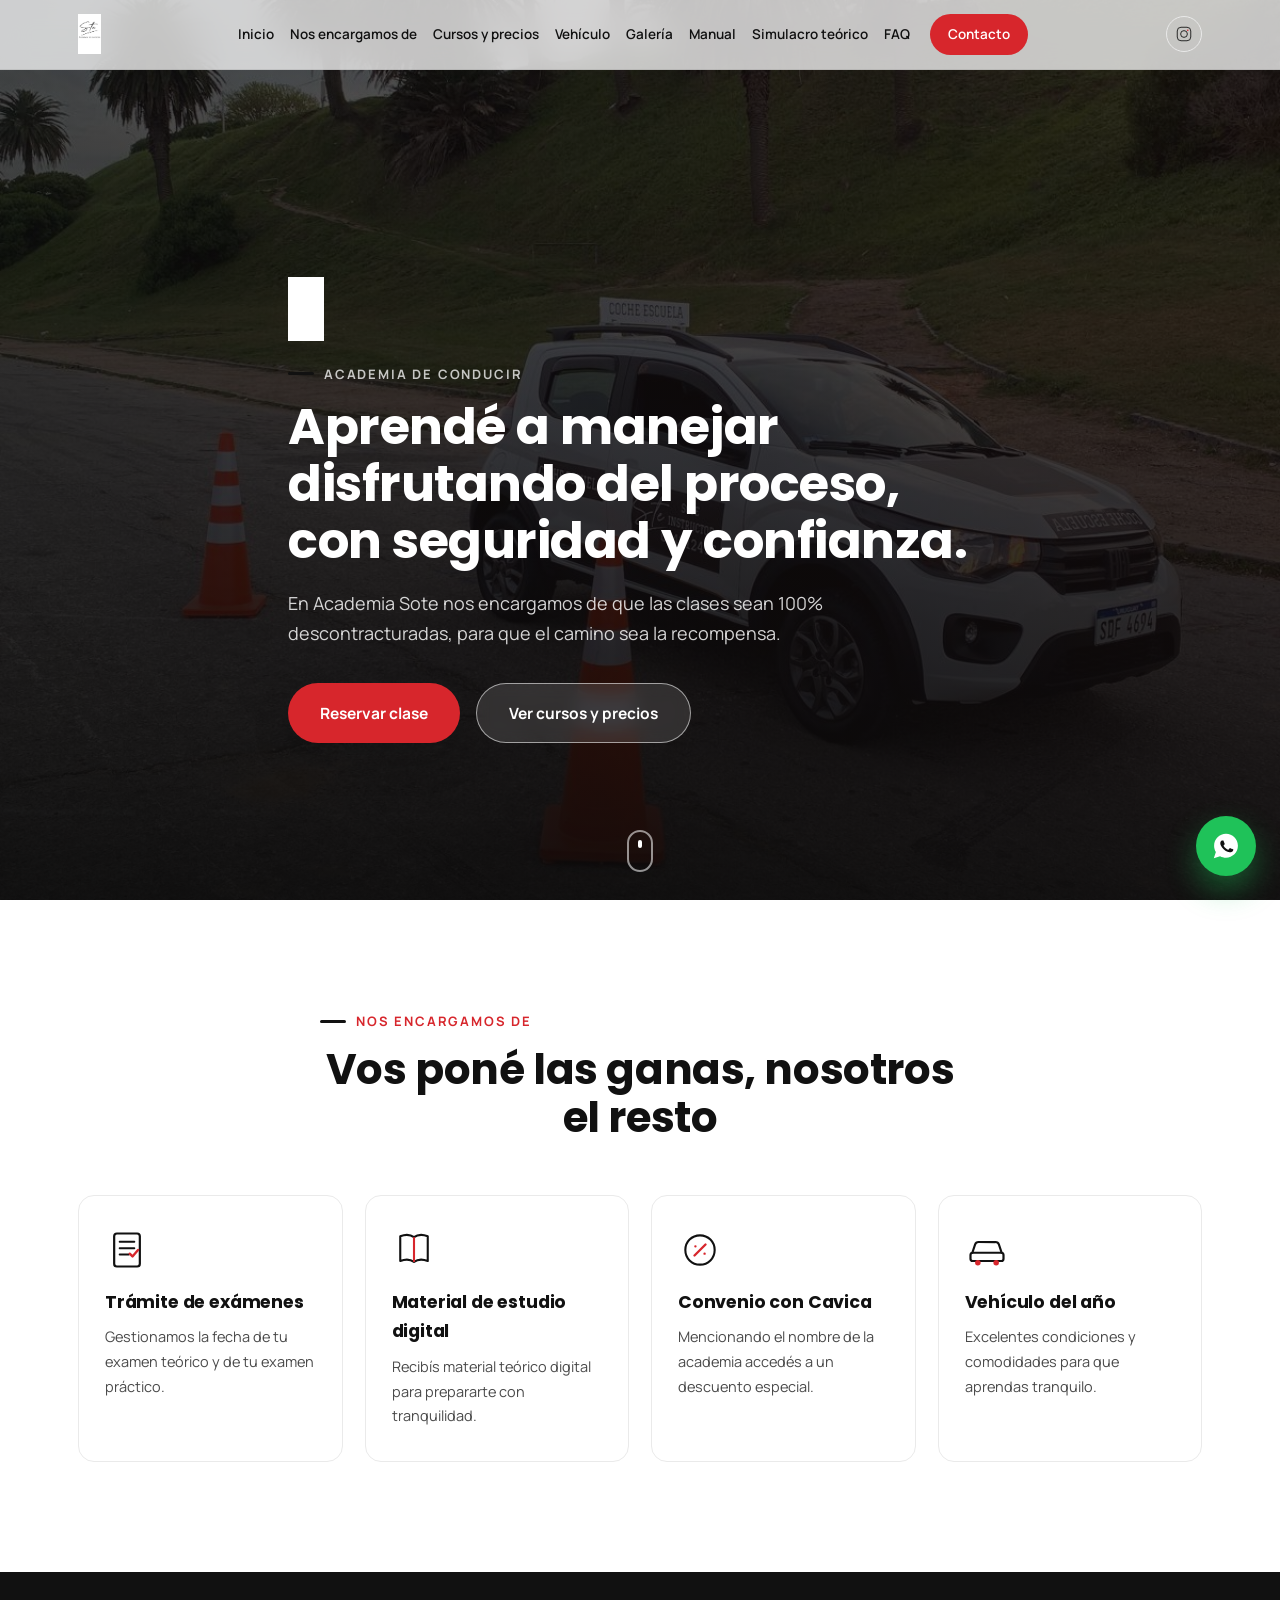
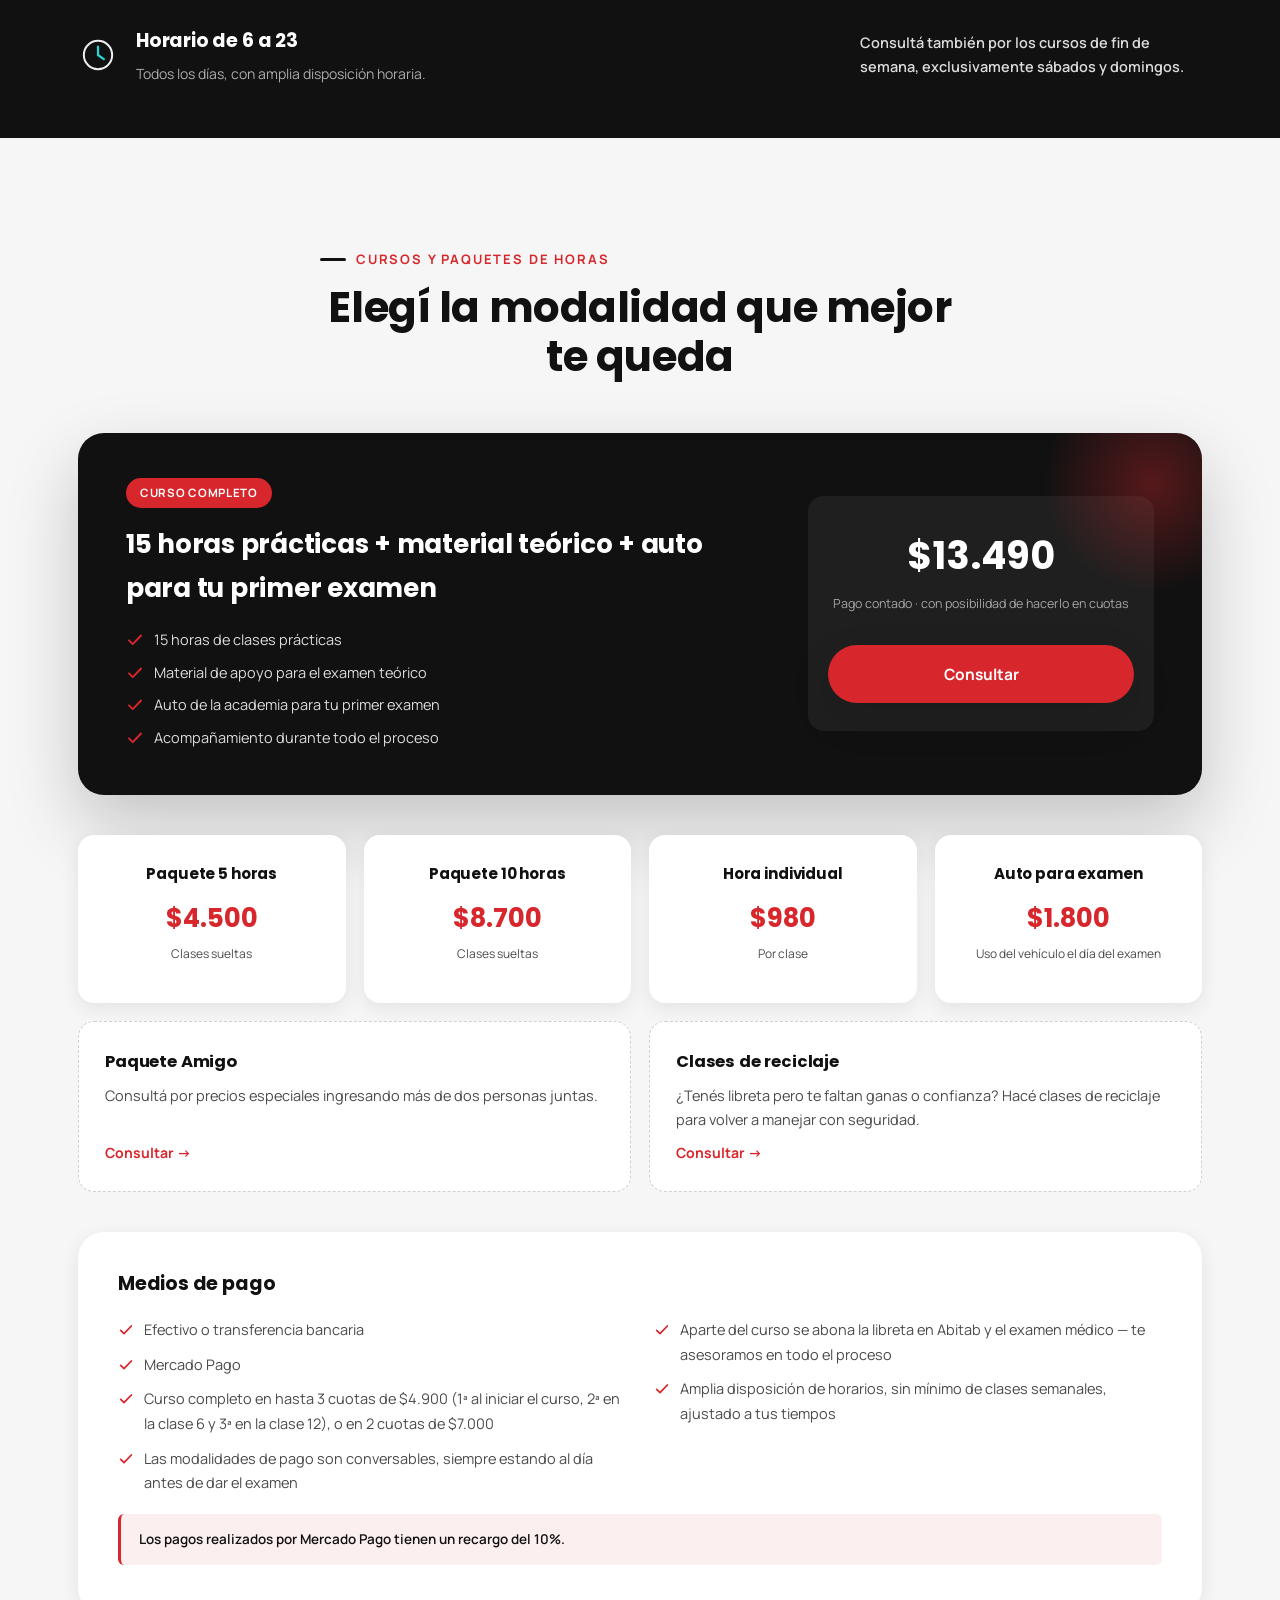
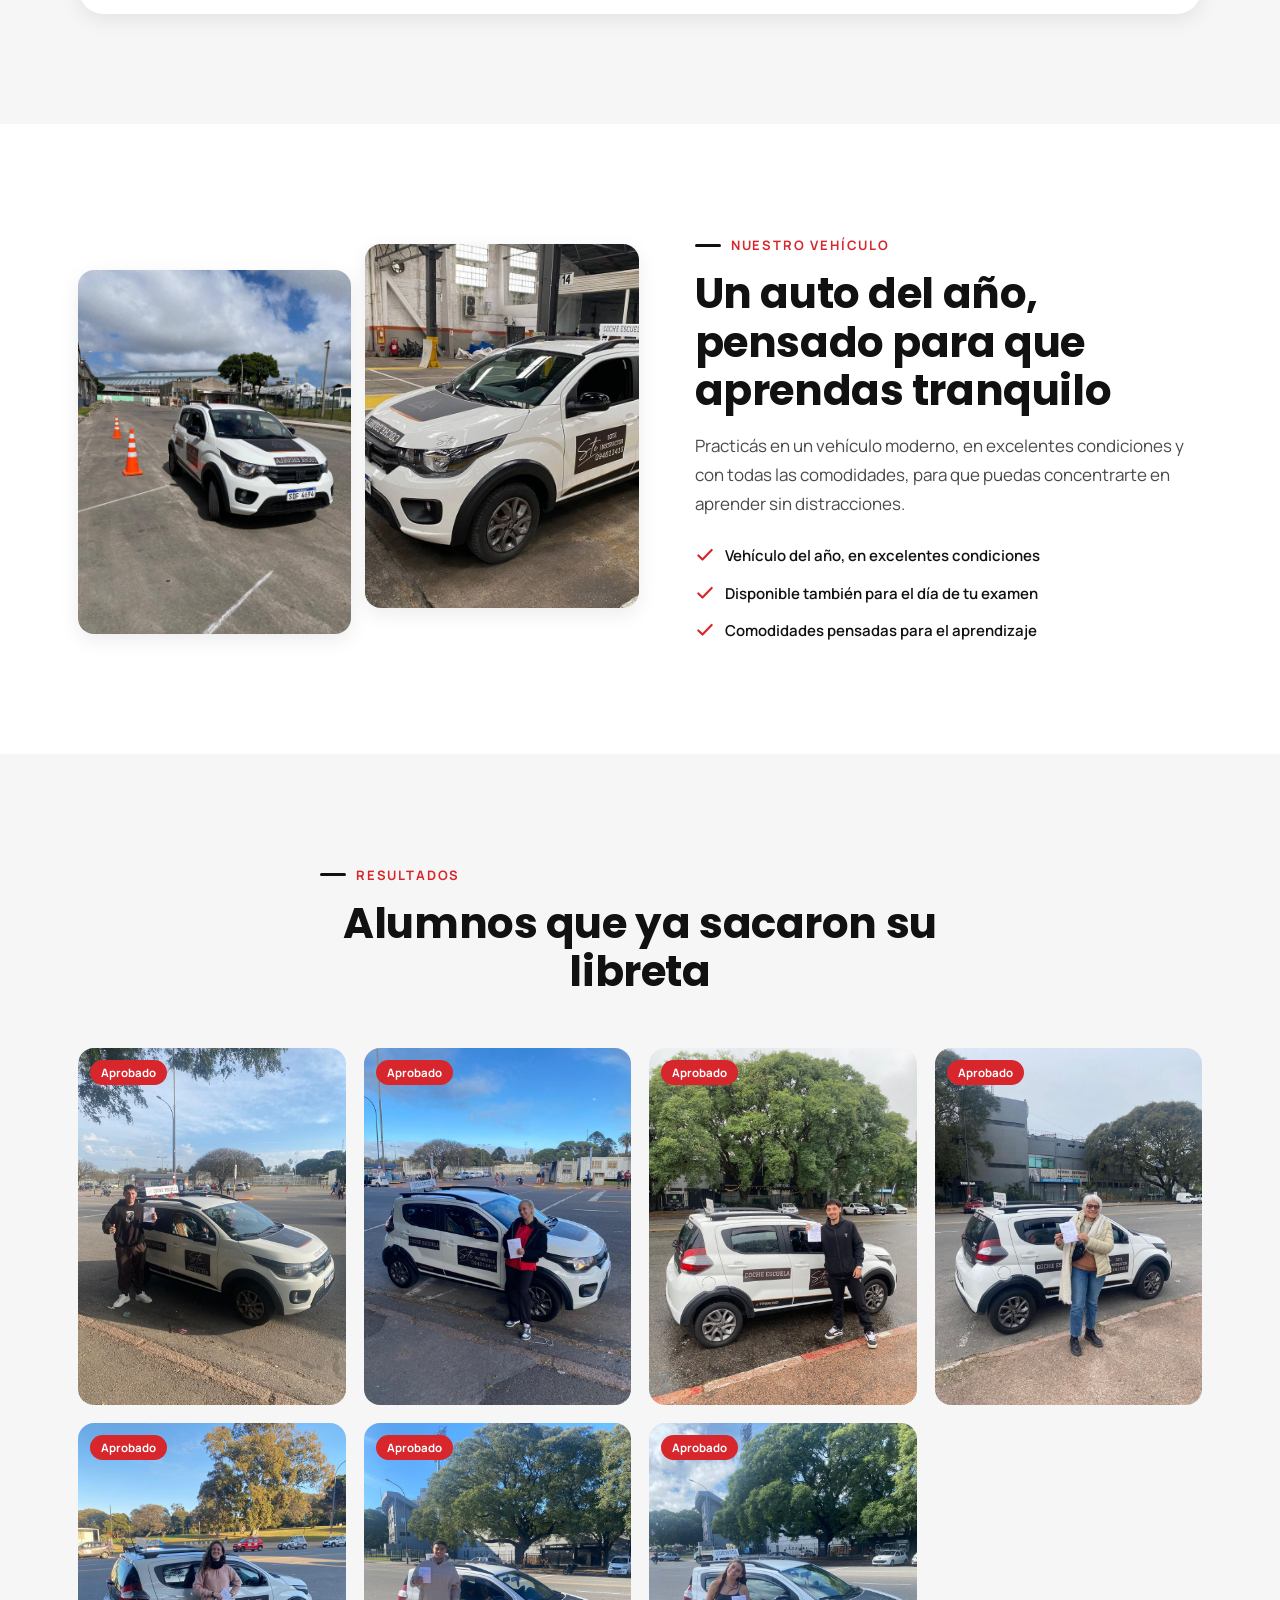
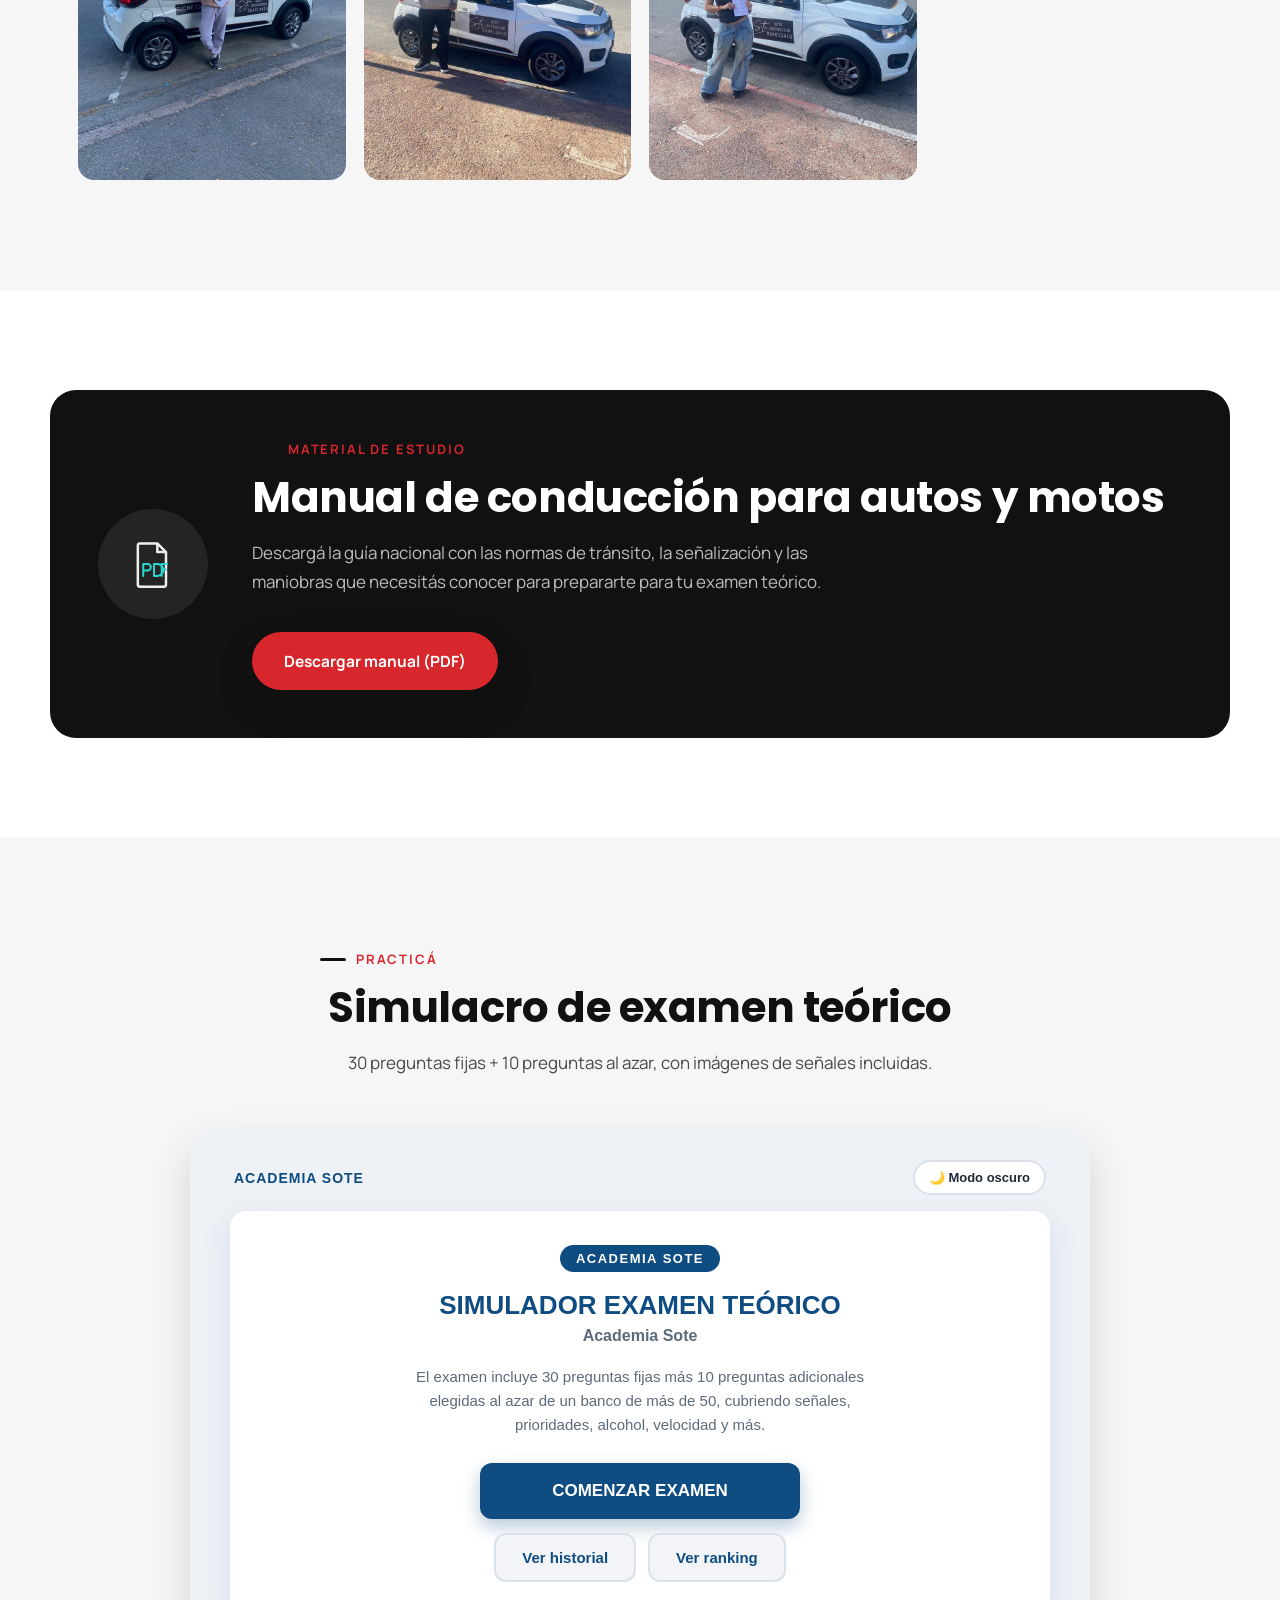
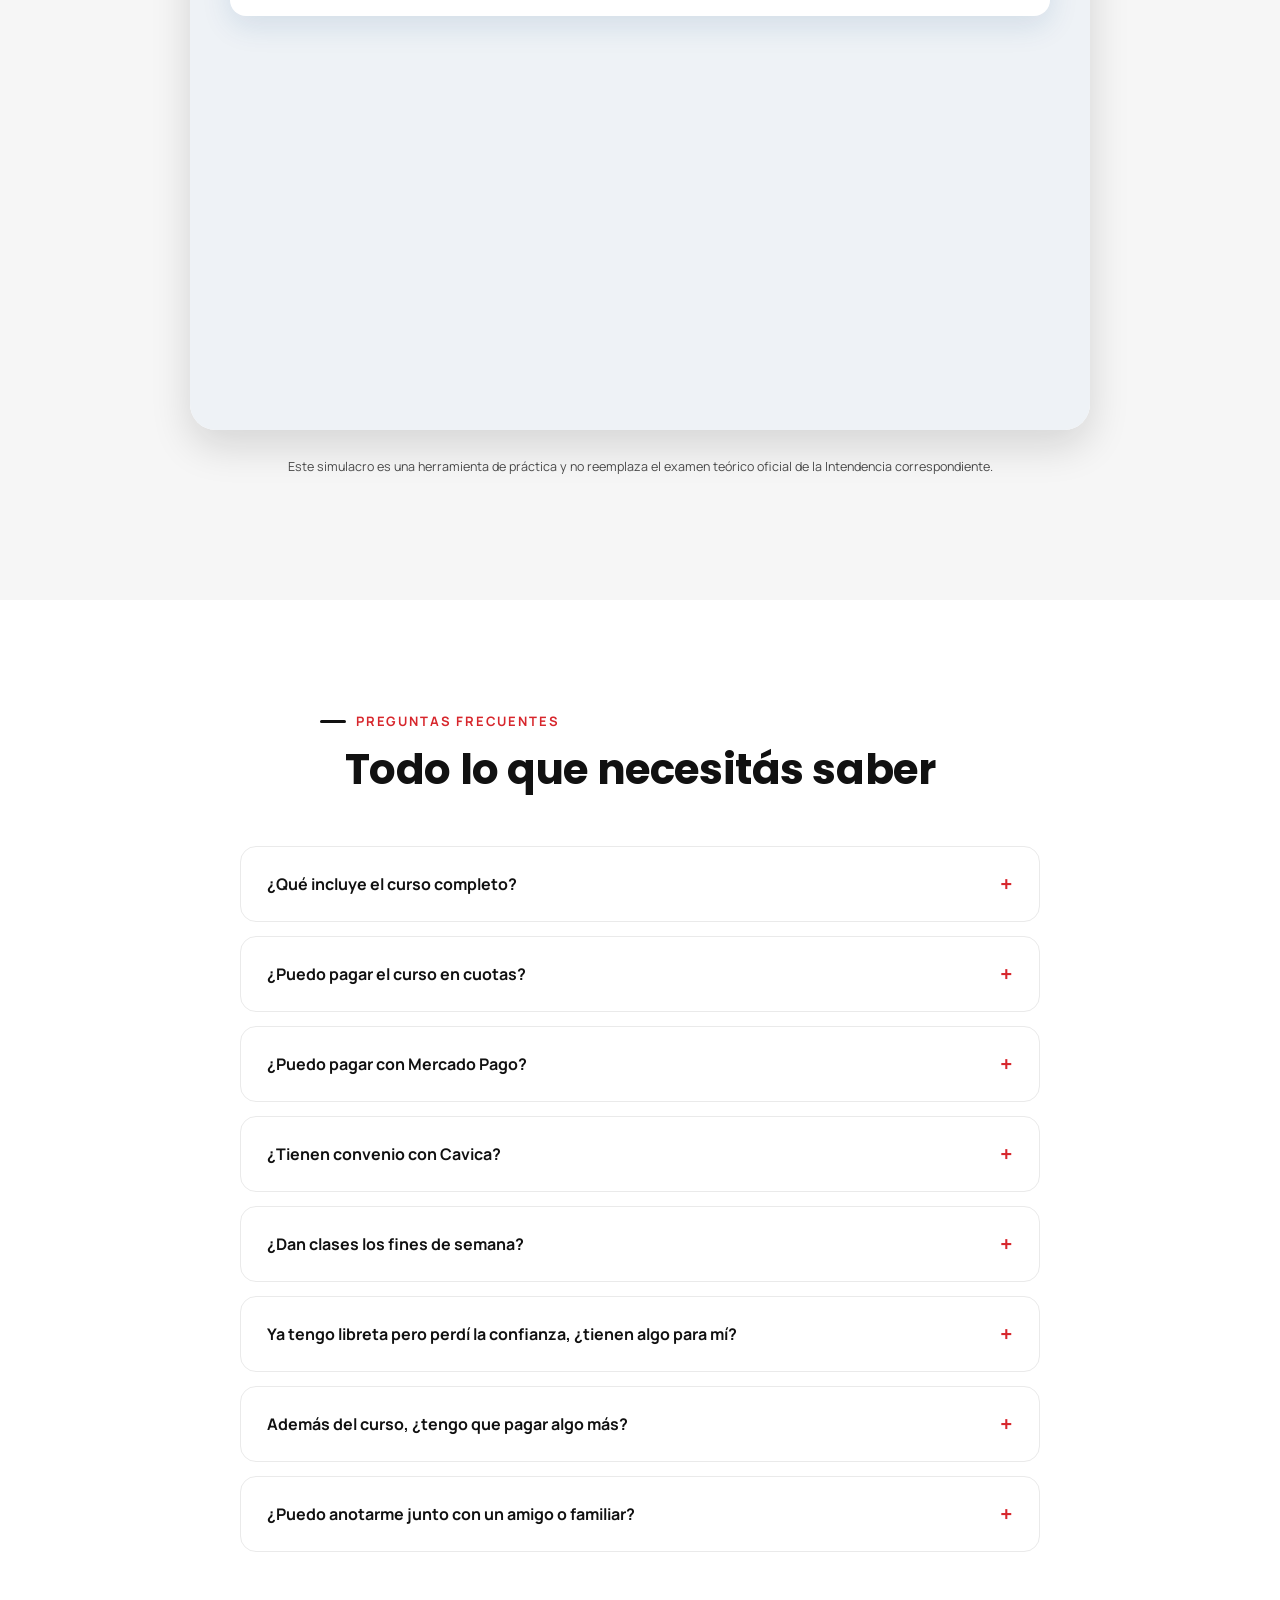
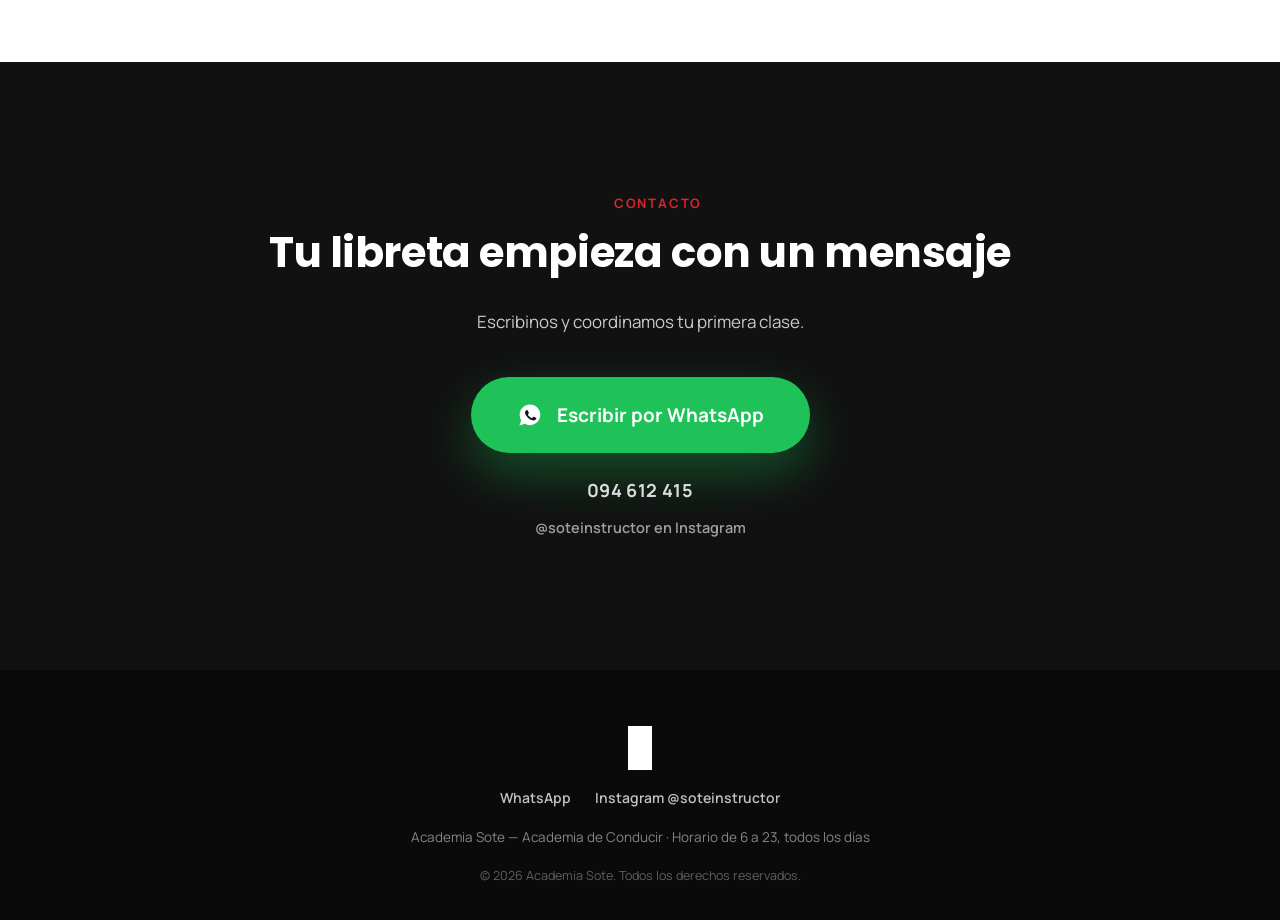
==== commit 53bc81f4: "Add files via upload" ====
--- a/index.html
+++ b/index.html
@@ -315,37 +315,11 @@
       <div class="section-head reveal center">
         <p class="eyebrow">Practicá</p>
         <h2 class="section-title">Simulacro de examen teórico</h2>
-        <p class="section-text center-text">Diez preguntas para poner a prueba lo que sabés antes del examen real.</p>
-      </div>
-
-      <div class="quiz-box reveal">
-        <!-- Pantalla de inicio -->
-        <div class="quiz-intro" id="quizIntro">
-          <p>Vas a responder 10 preguntas de opción múltiple sobre normas de tránsito. Al final vas a ver tu puntaje.</p>
-          <button class="btn btn-dark" id="quizStart">Empezar simulacro</button>
-        </div>
-
-        <!-- Pregunta actual -->
-        <div id="quizGame" style="display:none;">
-          <div class="quiz-progress">
-            <span id="quizStep">Pregunta 1 de 10</span>
-            <span class="quiz-progress-bar"><span class="quiz-progress-fill" id="quizProgressFill"></span></span>
-            <span id="quizScoreLive">0 correctas</span>
-          </div>
-          <div class="quiz-question" id="quizQuestion"></div>
-          <div class="quiz-options" id="quizOptions"></div>
-          <div class="quiz-feedback" id="quizFeedback"></div>
-          <div class="quiz-next">
-            <button class="btn btn-outline-dark" id="quizNext" style="display:none;">Siguiente →</button>
-          </div>
-        </div>
-
-        <!-- Resultado final -->
-        <div class="quiz-result" id="quizResult">
-          <span class="score" id="quizFinalScore">0/10</span>
-          <p id="quizFinalMessage">¡Buen trabajo!</p>
-          <button class="btn btn-dark" id="quizRestart">Repetir simulacro</button>
-        </div>
+        <p class="section-text center-text">30 preguntas fijas + 10 preguntas al azar, con imágenes de señales incluidas.</p>
+      </div>
+
+      <div class="quiz-frame-wrap reveal">
+        <iframe src="simulacro.html" title="Simulacro de examen teórico Academia Sote" loading="lazy"></iframe>
       </div>
 
       <p class="quiz-disclaimer">Este simulacro es una herramienta de práctica y no reemplaza el examen teórico oficial de la Intendencia correspondiente.</p>
--- a/styles.css
+++ b/styles.css
@@ -314,35 +314,18 @@
 
 /* =========================================================
    SIMULACRO DE EXAMEN TEÓRICO
+   El simulacro en sí vive en simulacro.html (app independiente,
+   con sus propias 40 preguntas e imágenes) y se incrusta acá
+   mediante un iframe para no mezclar sus estilos con el sitio.
    ========================================================= */
 .quiz{ padding:110px 0; background:var(--gray-50); }
-.quiz-box{
-  max-width:720px; margin:0 auto; background:var(--white); border-radius:var(--radius-lg);
-  box-shadow:var(--shadow-md); padding:44px 46px;
-}
-.quiz-intro{ text-align:center; }
-.quiz-intro p{ color:var(--ink-soft); margin-bottom:26px; }
-.quiz-progress{
-  display:flex; justify-content:space-between; align-items:center; margin-bottom:22px;
-  font-family:'Poppins',sans-serif; font-weight:700; font-size:13px; color:var(--ink-soft);
-}
-.quiz-progress-bar{ flex:1; height:5px; background:var(--gray-100); border-radius:10px; margin:0 14px; overflow:hidden; }
-.quiz-progress-fill{ height:100%; background:var(--red); width:0%; transition:width 0.4s var(--ease); }
-.quiz-question{ font-size:19px; font-weight:700; margin-bottom:22px; }
-.quiz-options{ display:flex; flex-direction:column; gap:12px; }
-.quiz-option{
-  text-align:left; padding:15px 18px; border:1.5px solid var(--gray-100); border-radius:12px;
-  font-size:15px; font-weight:600; transition:border-color 0.3s var(--ease), background 0.3s var(--ease);
-}
-.quiz-option:hover{ border-color:var(--ink); }
-.quiz-option.correct{ border-color:#1FA24A; background:rgba(31,162,74,0.08); color:#1FA24A; }
-.quiz-option.incorrect{ border-color:var(--red); background:rgba(215,38,44,0.08); color:var(--red-deep); }
-.quiz-option:disabled{ cursor:default; }
-.quiz-feedback{ margin-top:16px; font-size:14px; color:var(--ink-soft); min-height:20px; }
-.quiz-next{ margin-top:24px; text-align:right; }
-.quiz-result{ text-align:center; display:none; }
-.quiz-result .score{ font-family:'Poppins',sans-serif; font-weight:700; font-size:52px; color:var(--red); }
-.quiz-result p{ color:var(--ink-soft); margin:10px 0 26px; }
+.quiz-frame-wrap{
+  max-width:900px; margin:0 auto; border-radius:var(--radius-lg);
+  overflow:hidden; box-shadow:var(--shadow-md); background:var(--white);
+}
+.quiz-frame-wrap iframe{
+  width:100%; height:900px; border:0; display:block;
+}
 .quiz-disclaimer{ text-align:center; font-size:12.5px; color:var(--ink-soft); margin-top:26px; }
 
 /* =========================================================
@@ -455,7 +438,7 @@
   .hero-content{ padding-top:90px; }
   .features, .pricing, .vehicle, .gallery, .manual, .quiz, .faq{ padding:70px 0; }
   .schedule-inner{ flex-direction:column; text-align:center; }
-  .quiz-box{ padding:30px 22px; }
+  .quiz-frame-wrap iframe{ height:1000px; }
 }
 
 @media (max-width:600px){
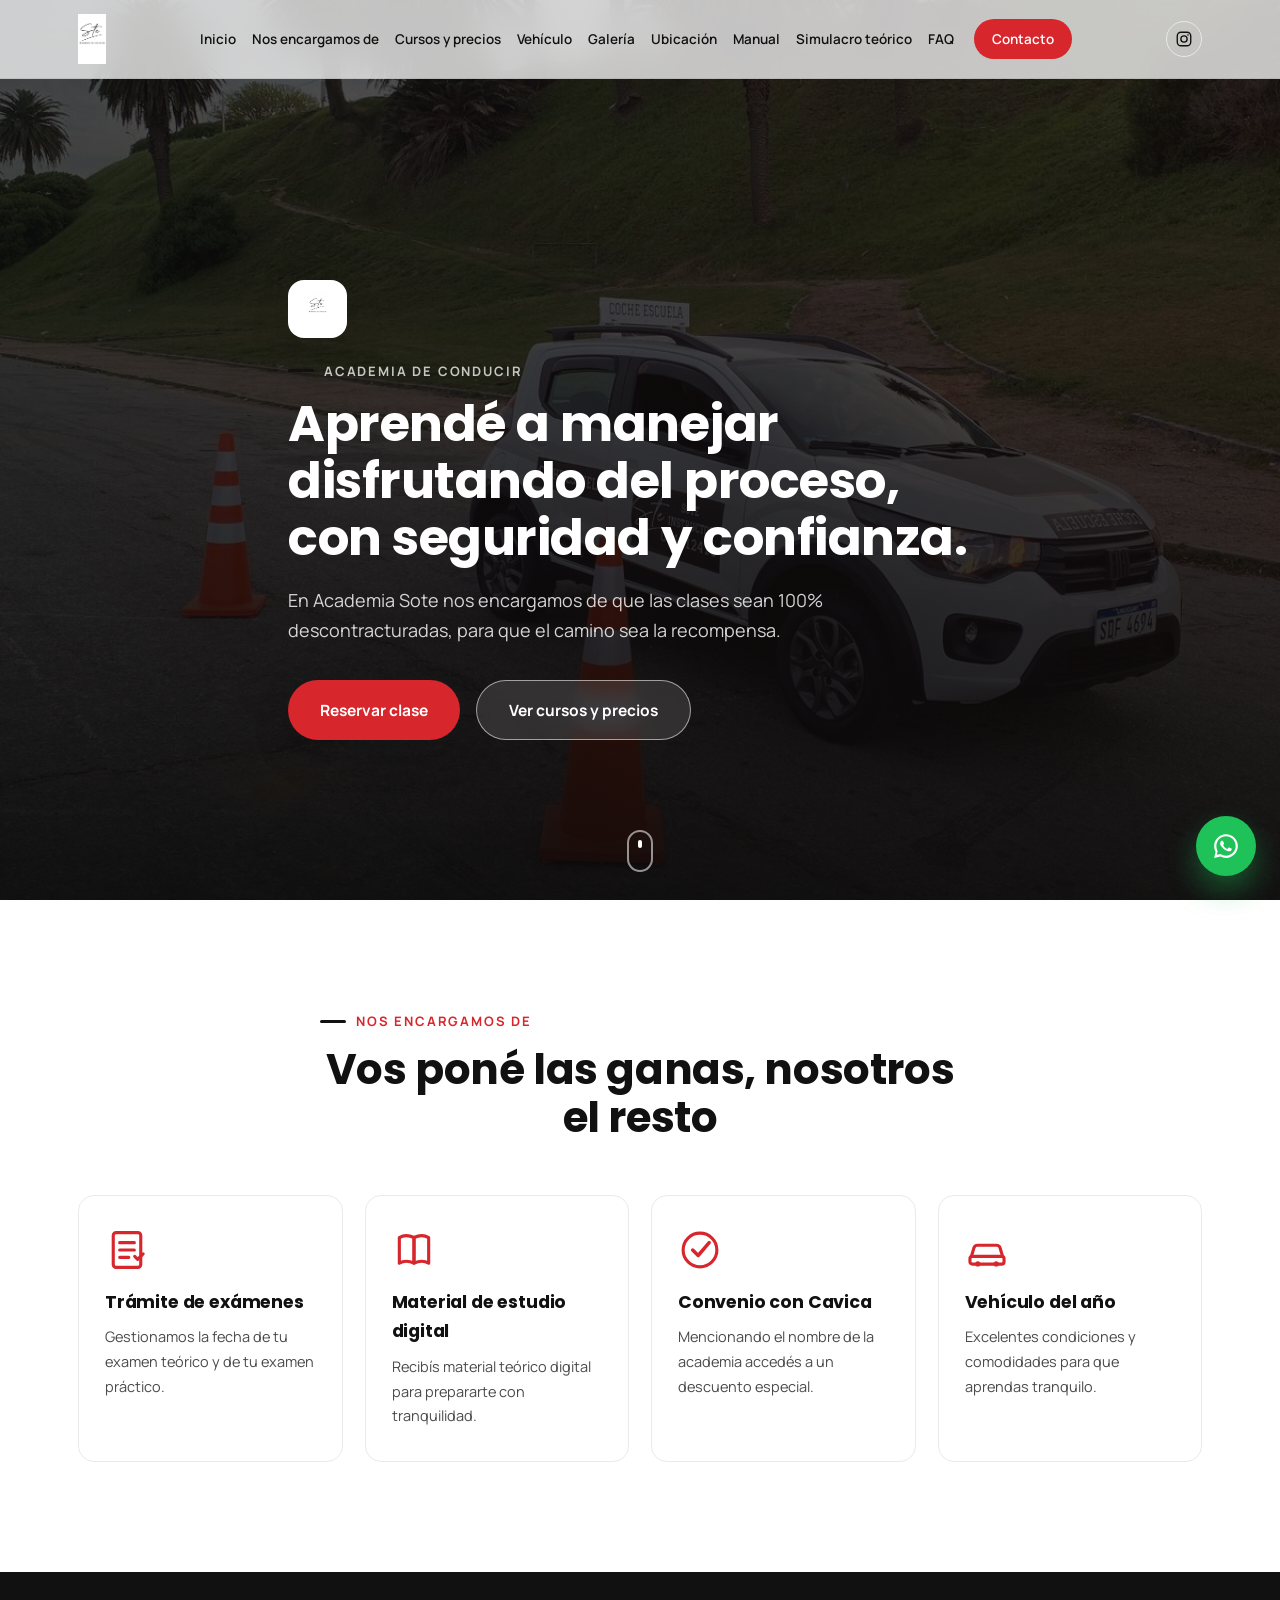
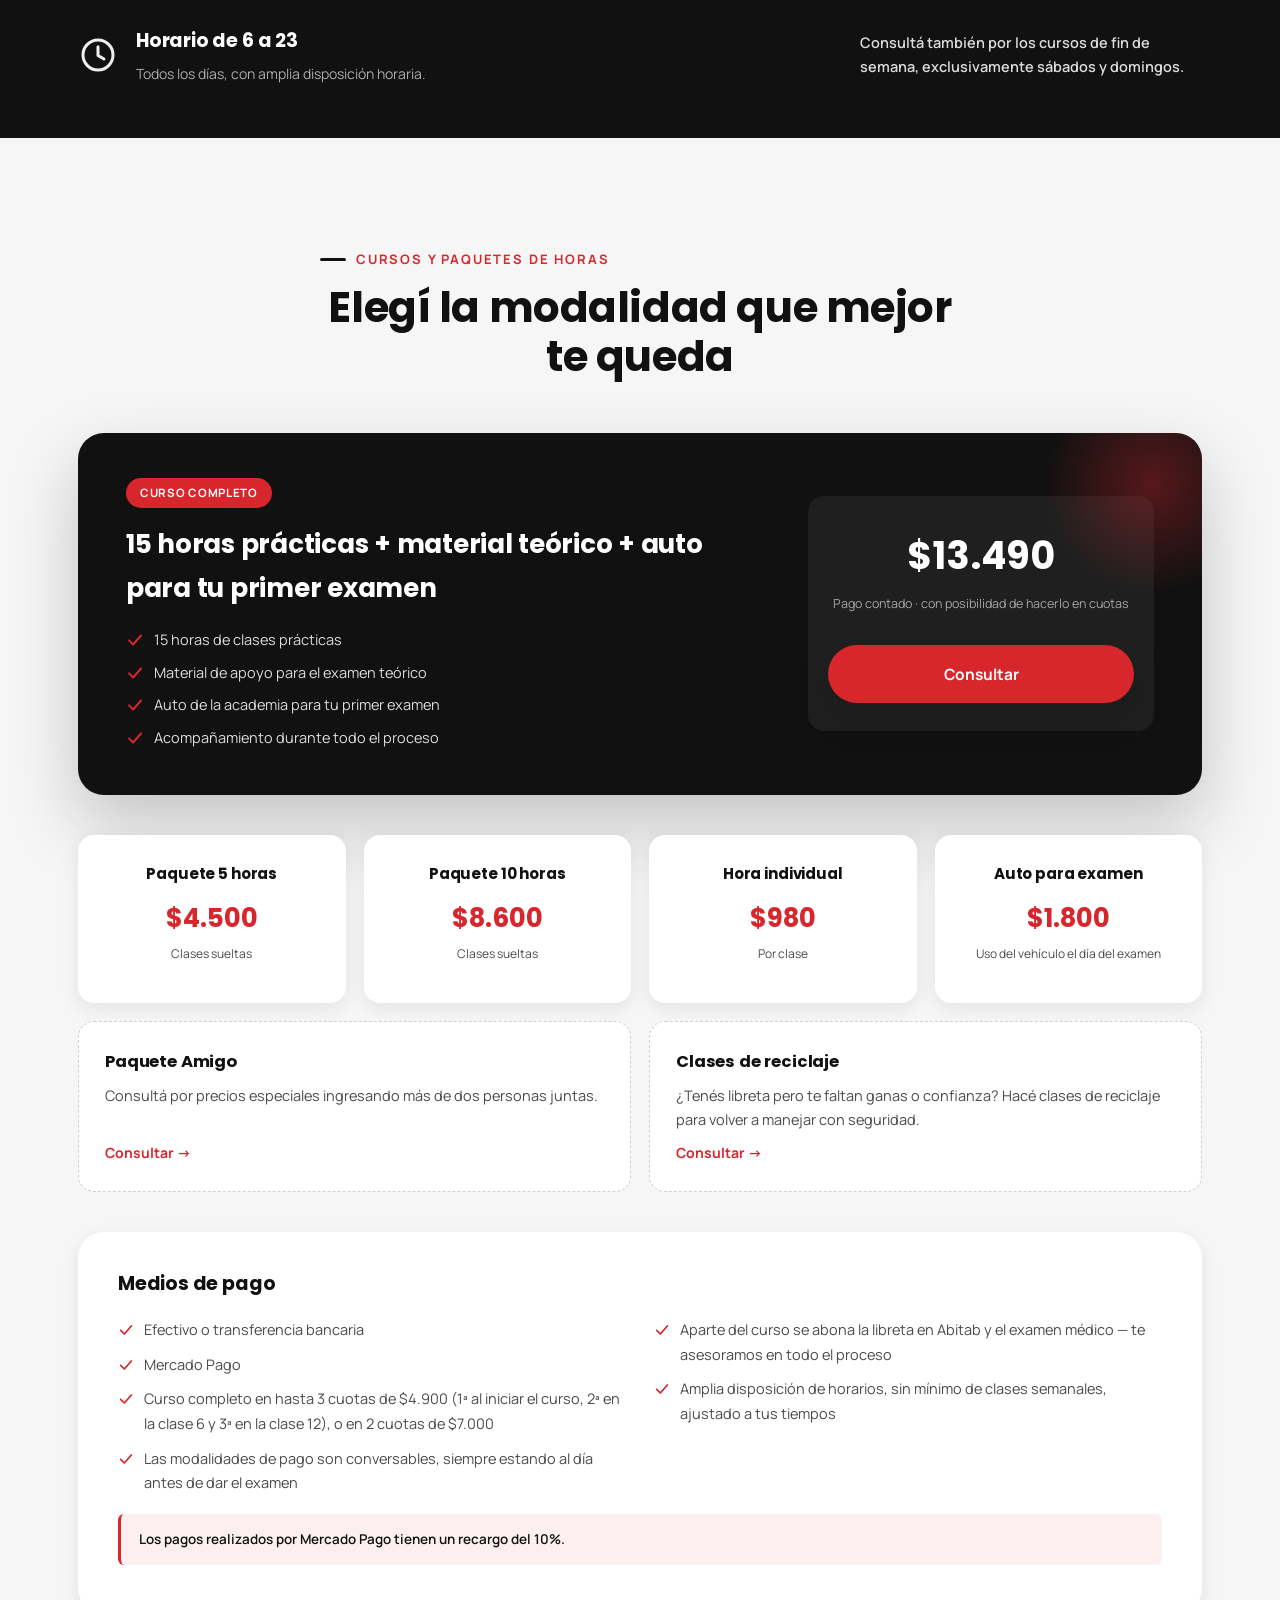
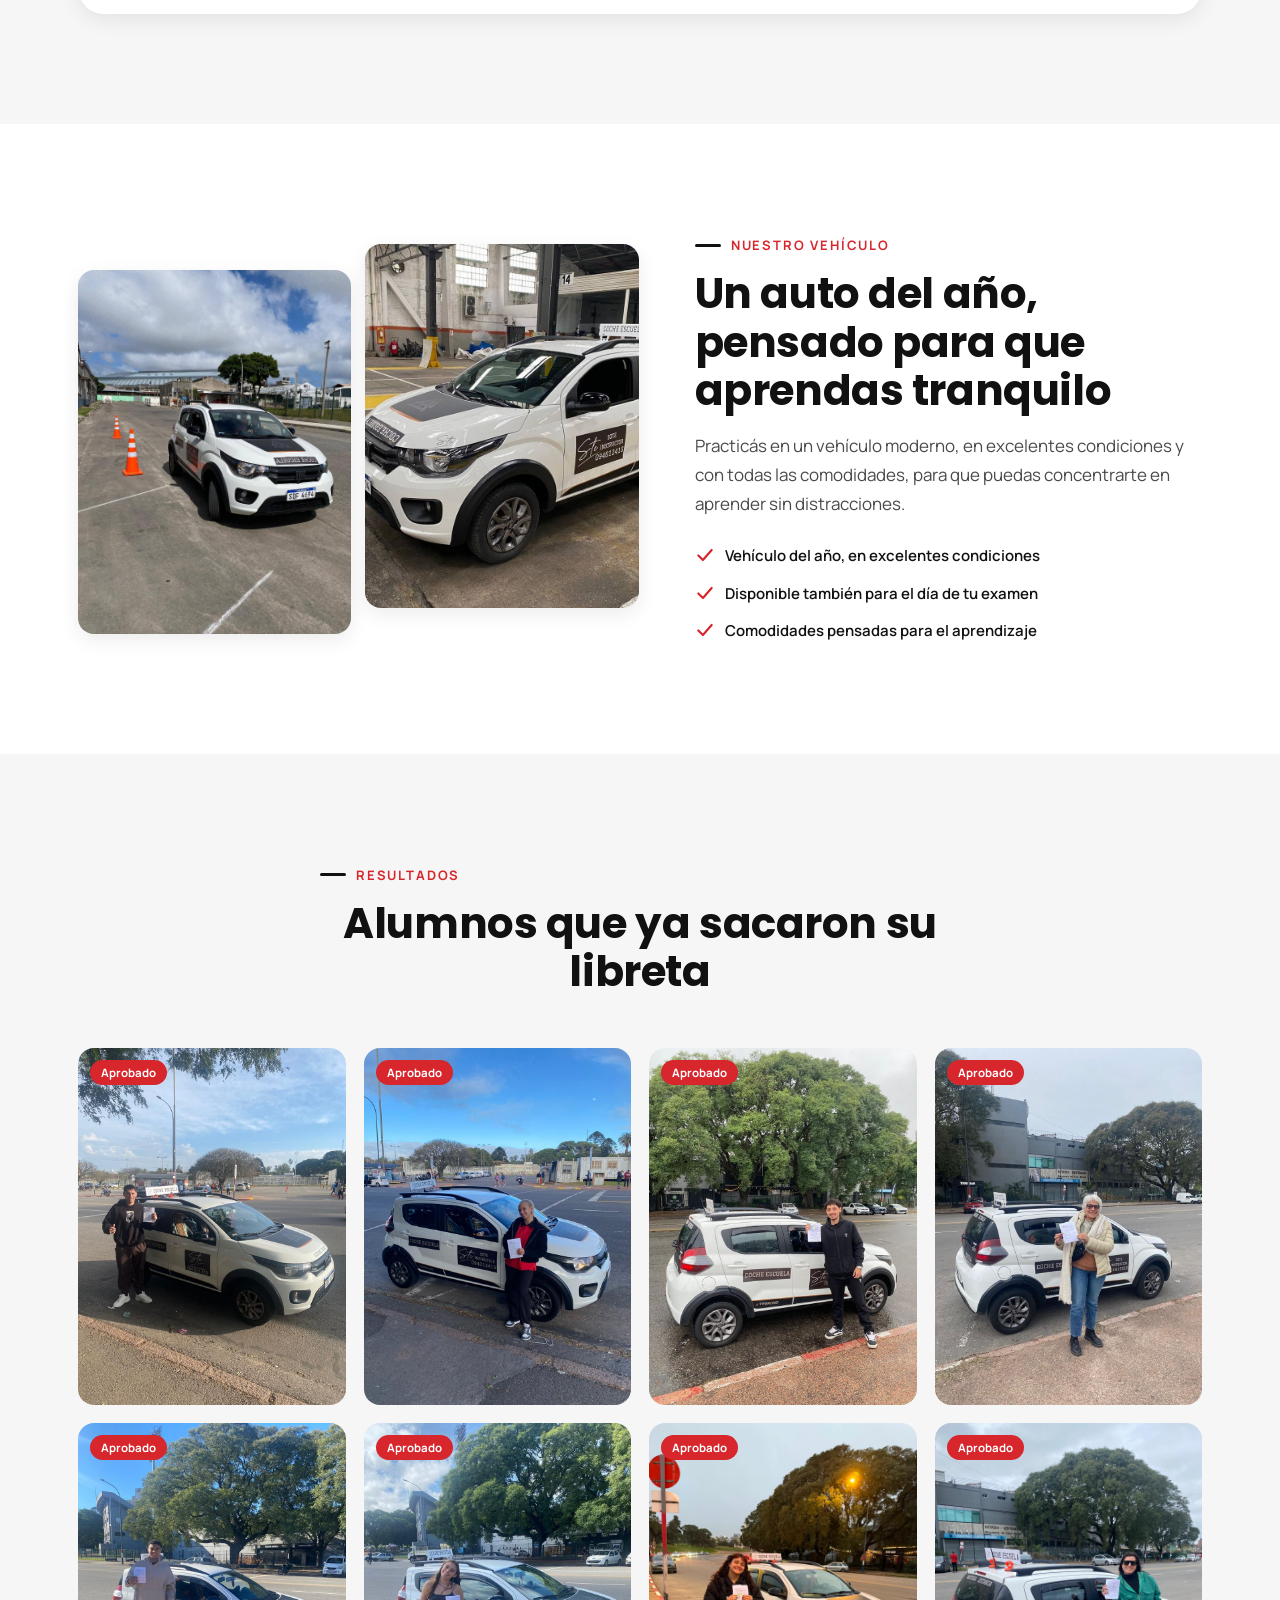
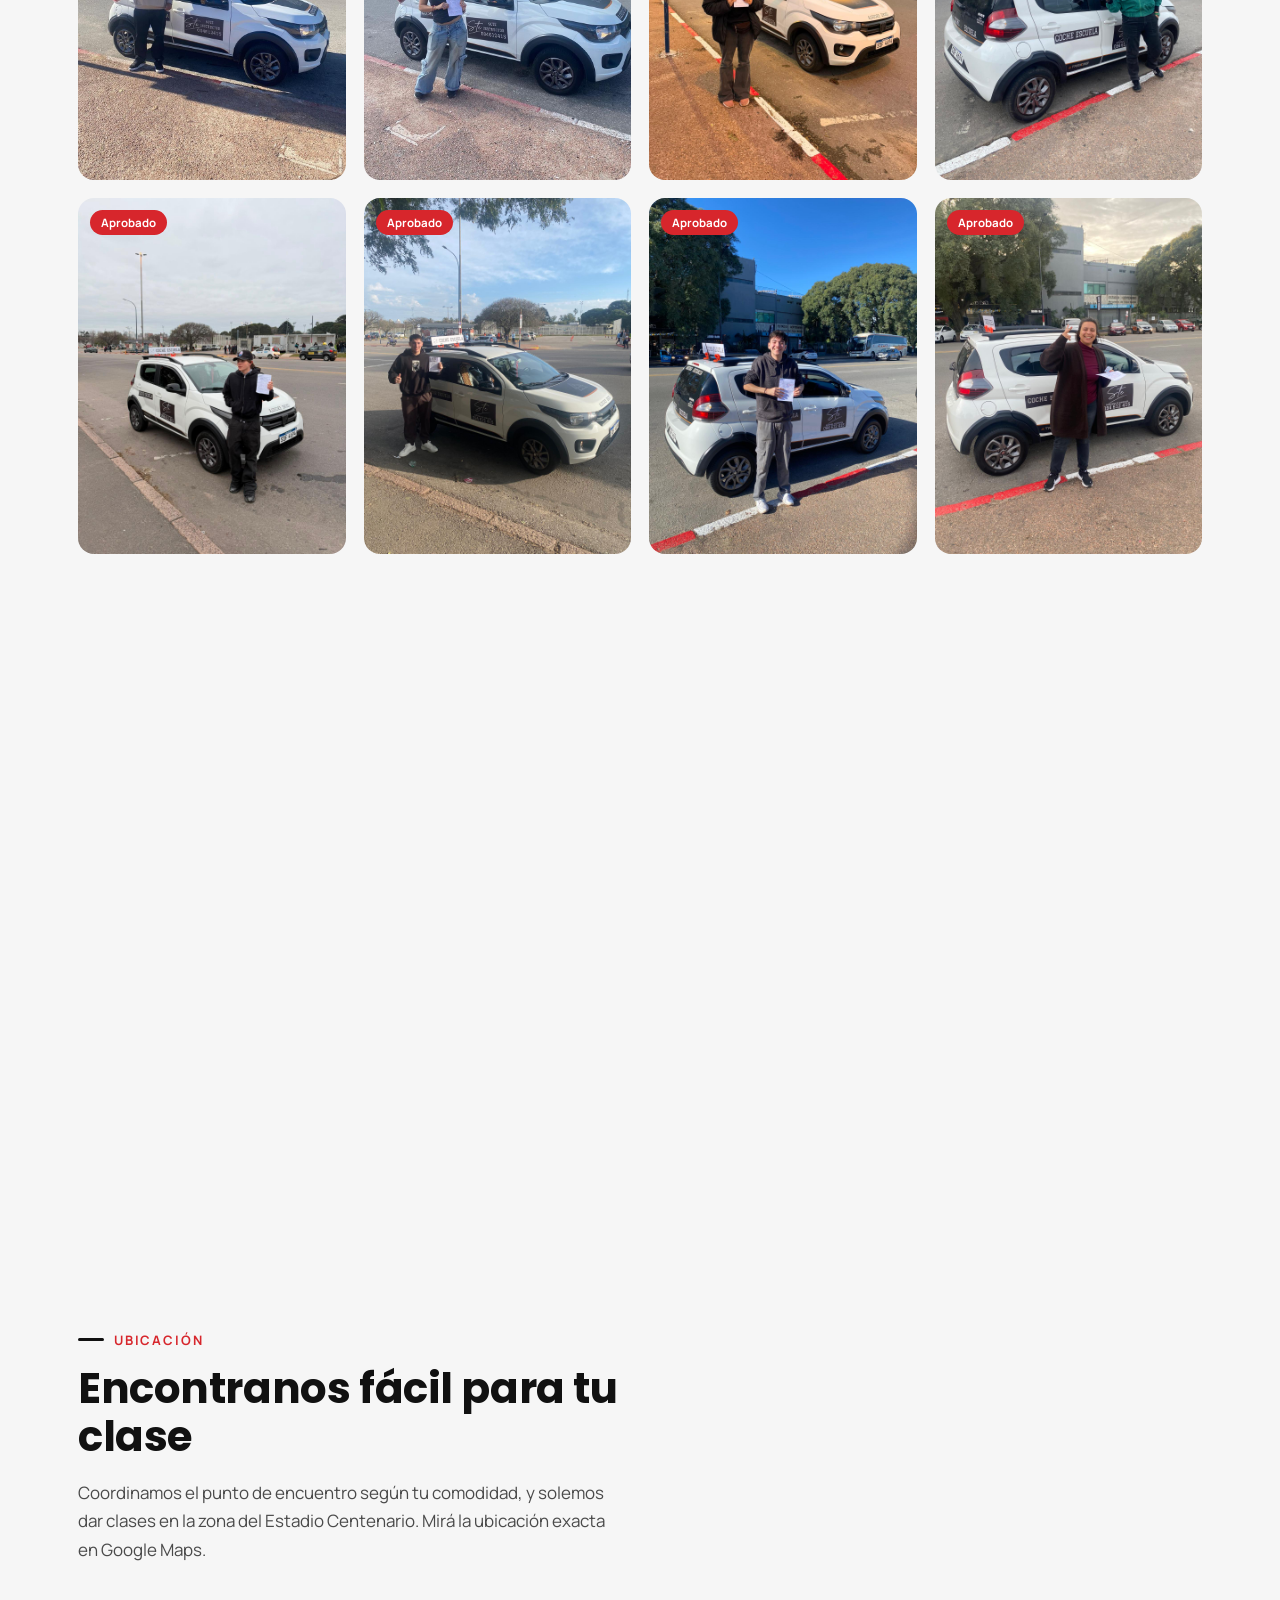
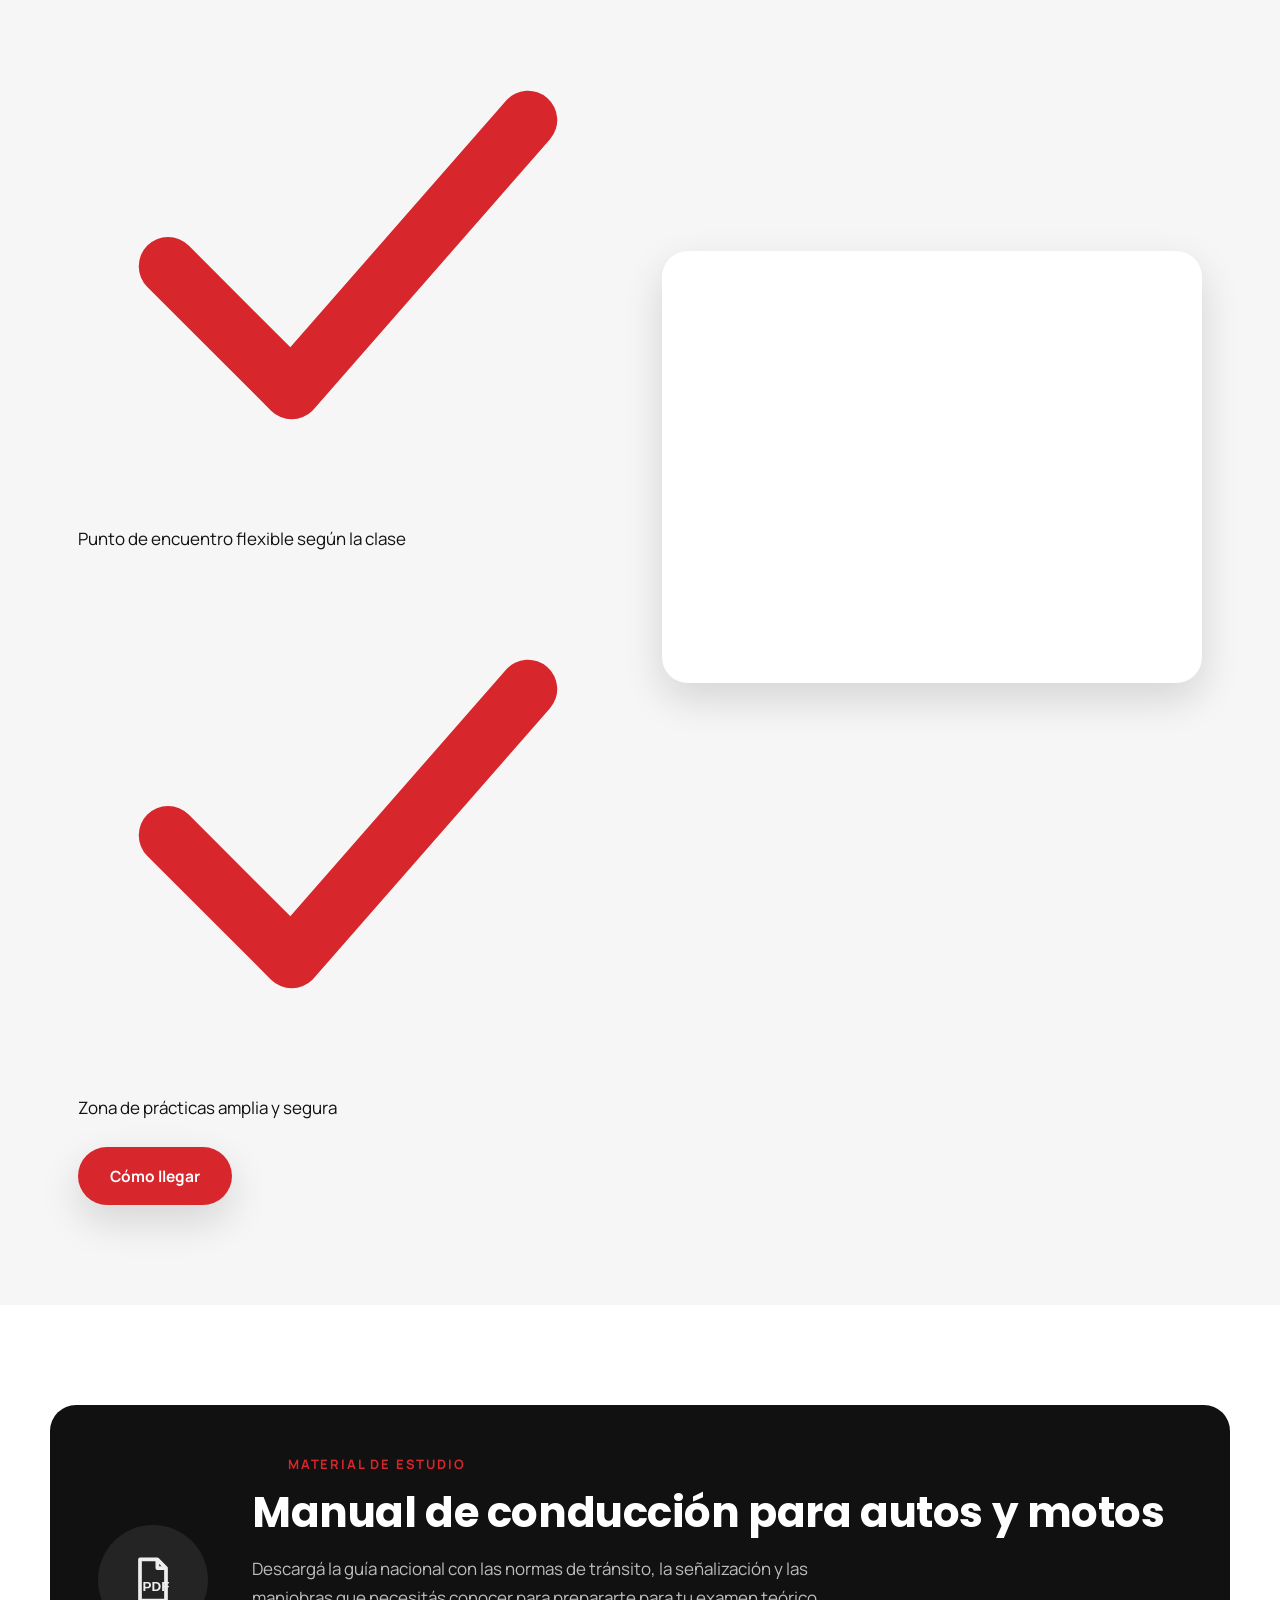
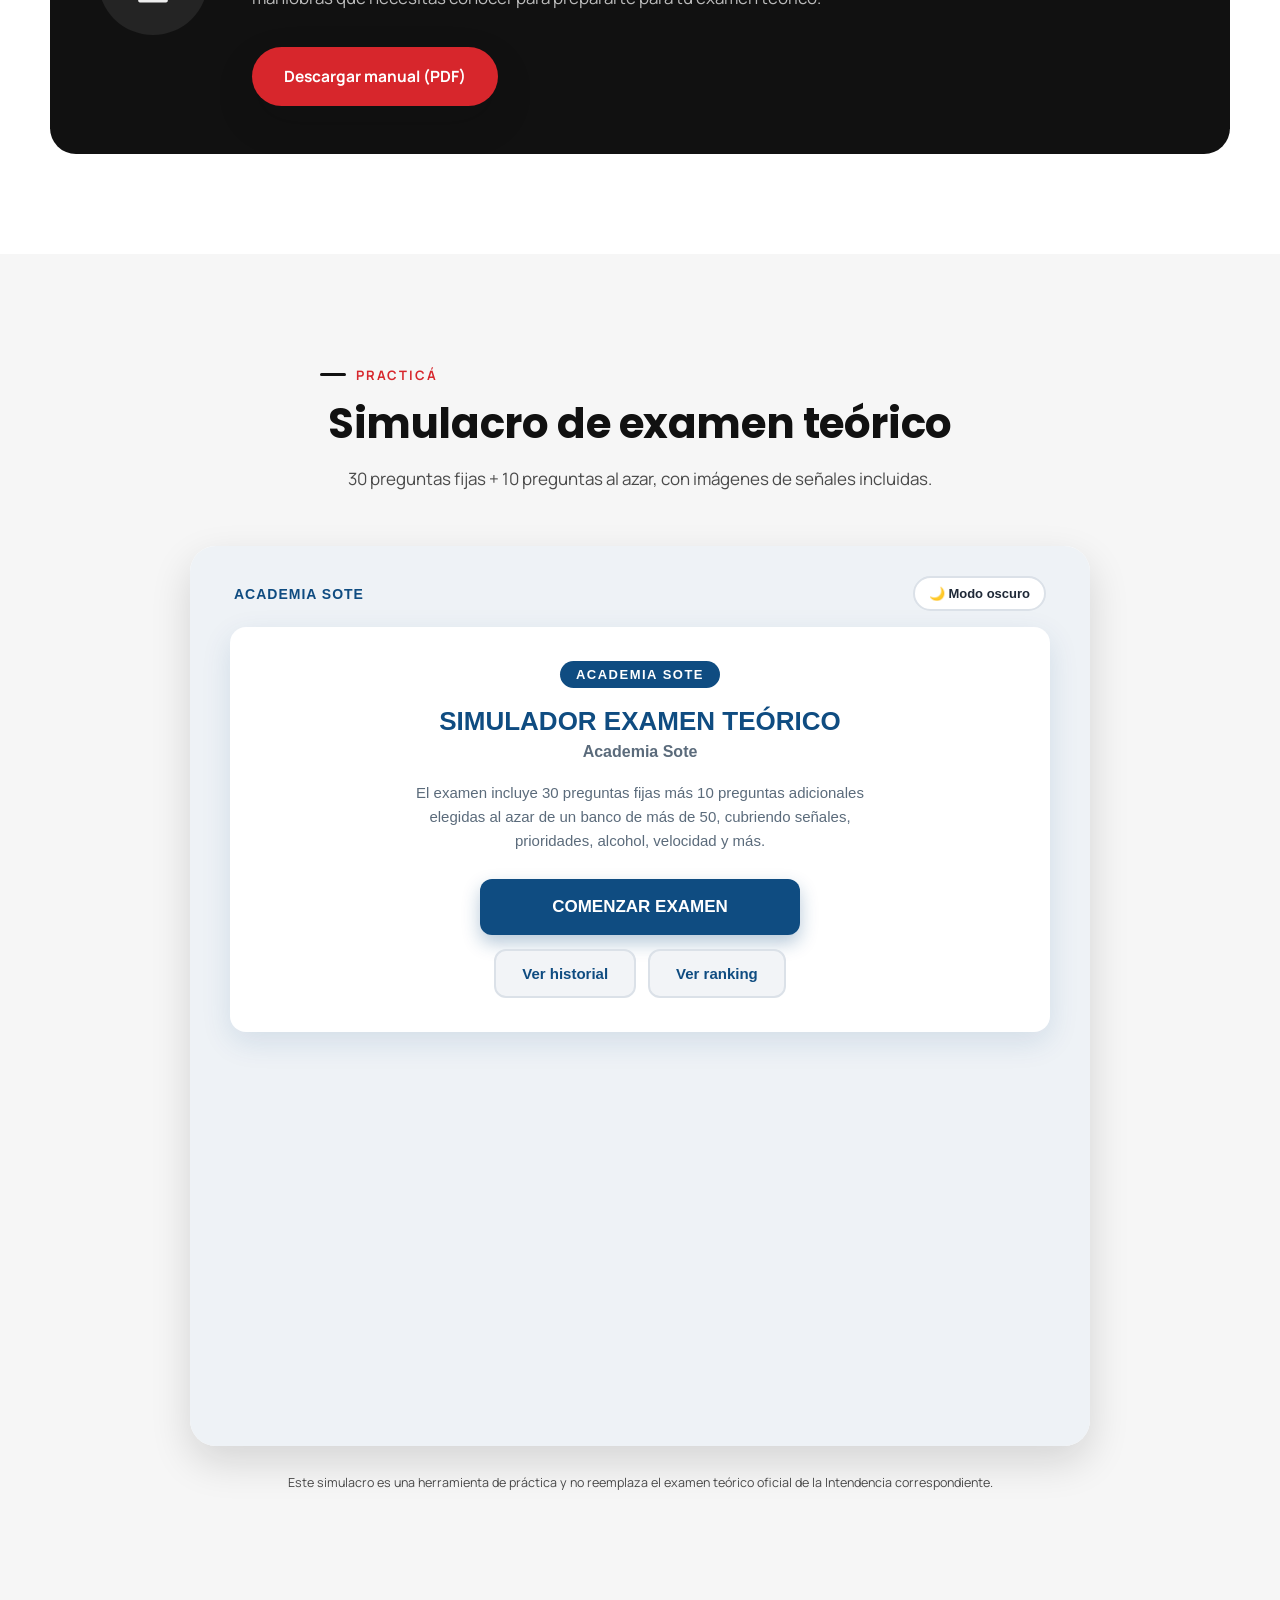
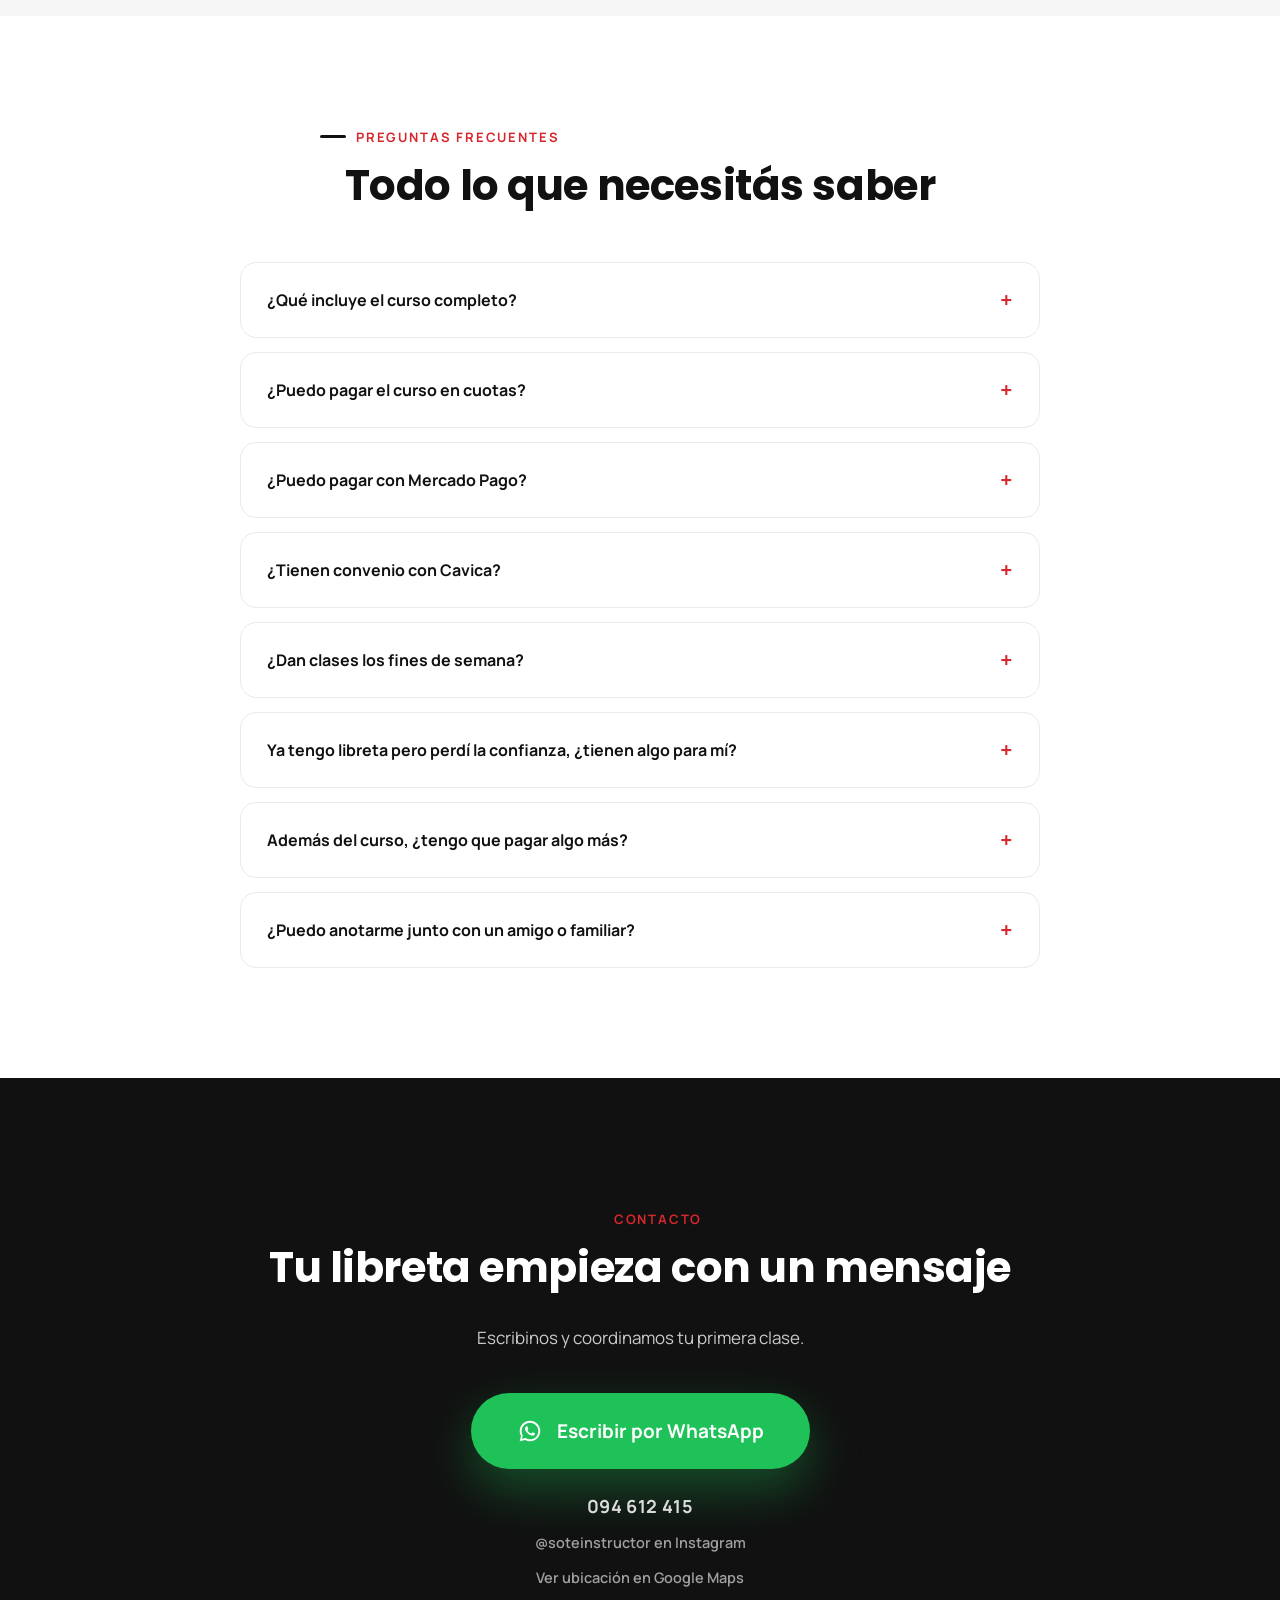
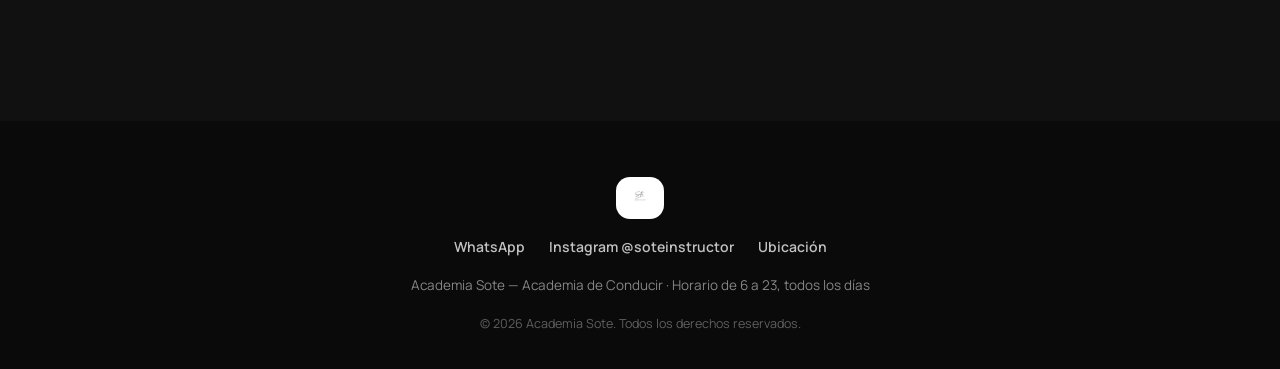
==== commit f3674375: "Add files via upload" ====
--- a/index.html
+++ b/index.html
@@ -36,6 +36,7 @@
       <a href="#precios" class="nav-link">Cursos y precios</a>
       <a href="#vehiculo" class="nav-link">Vehículo</a>
       <a href="#galeria" class="nav-link">Galería</a>
+      <a href="#ubicacion" class="nav-link">Ubicación</a>
       <a href="#manual" class="nav-link">Manual</a>
       <a href="#simulacro" class="nav-link">Simulacro teórico</a>
       <a href="#faq" class="nav-link">FAQ</a>
@@ -163,7 +164,7 @@
         </div>
         <div class="price-card reveal delay-2">
           <h3>Paquete 10 horas</h3>
-          <span class="amount">$8.700</span>
+          <span class="amount">$8.600</span>
           <p class="tag">Clases sueltas</p>
         </div>
         <div class="price-card reveal delay-3">
@@ -245,40 +246,87 @@
 
       <div class="gallery-grid">
         <button class="gallery-item reveal delay-1" data-img="assets/images/alumno_01.jpg">
-          <img src="assets/images/alumno_01.jpg" alt="Alumno aprobó su examen práctico de manejo">
+          <img src="assets/images/alumno_01.jpg" alt="Alumna aprobó su examen práctico de manejo">
           <span class="gallery-overlay">Ver</span>
           <span class="gallery-badge">Aprobado</span>
         </button>
         <button class="gallery-item reveal delay-2" data-img="assets/images/alumno_02.jpg">
-          <img src="assets/images/alumno_02.jpg" alt="Alumna aprobó su examen práctico de manejo">
+          <img src="assets/images/alumno_02.jpg" alt="Alumno aprobó su examen práctico de manejo">
           <span class="gallery-overlay">Ver</span>
           <span class="gallery-badge">Aprobado</span>
         </button>
         <button class="gallery-item reveal delay-3" data-img="assets/images/alumno_03.jpg">
-          <img src="assets/images/alumno_03.jpg" alt="Alumno aprobó su examen práctico de manejo">
+          <img src="assets/images/alumno_03.jpg" alt="Alumna aprobó su examen práctico de manejo">
           <span class="gallery-overlay">Ver</span>
           <span class="gallery-badge">Aprobado</span>
         </button>
         <button class="gallery-item reveal delay-1" data-img="assets/images/alumno_04.jpg">
-          <img src="assets/images/alumno_04.jpg" alt="Alumna aprobó su examen práctico de manejo">
-          <span class="gallery-overlay">Ver</span>
-          <span class="gallery-badge">Aprobado</span>
-        </button>
-        <button class="gallery-item reveal delay-2" data-img="assets/images/alumno_05.jpg">
-          <img src="assets/images/alumno_05.jpg" alt="Alumna aprobó su examen práctico de manejo">
-          <span class="gallery-overlay">Ver</span>
-          <span class="gallery-badge">Aprobado</span>
-        </button>
-        <button class="gallery-item reveal delay-3" data-img="assets/images/alumno_06.jpg">
+          <img src="assets/images/alumno_04.jpg" alt="Alumno aprobó su examen práctico de manejo">
+          <span class="gallery-overlay">Ver</span>
+          <span class="gallery-badge">Aprobado</span>
+        </button>
+        <button class="gallery-item reveal delay-2" data-img="assets/images/alumno_06.jpg">
           <img src="assets/images/alumno_06.jpg" alt="Alumno aprobó su examen práctico de manejo">
           <span class="gallery-overlay">Ver</span>
           <span class="gallery-badge">Aprobado</span>
         </button>
-        <button class="gallery-item reveal delay-1" data-img="assets/images/alumno_07.jpg">
+        <button class="gallery-item reveal delay-3" data-img="assets/images/alumno_07.jpg">
           <img src="assets/images/alumno_07.jpg" alt="Alumna aprobó su examen práctico de manejo">
           <span class="gallery-overlay">Ver</span>
           <span class="gallery-badge">Aprobado</span>
         </button>
+        <button class="gallery-item reveal delay-1" data-img="assets/images/alumno_08.jpg">
+          <img src="assets/images/alumno_08.jpg" alt="Alumna aprobó su examen práctico de manejo">
+          <span class="gallery-overlay">Ver</span>
+          <span class="gallery-badge">Aprobado</span>
+        </button>
+        <button class="gallery-item reveal delay-2" data-img="assets/images/alumno_09.jpg">
+          <img src="assets/images/alumno_09.jpg" alt="Alumna aprobó su examen práctico de manejo">
+          <span class="gallery-overlay">Ver</span>
+          <span class="gallery-badge">Aprobado</span>
+        </button>
+        <button class="gallery-item reveal delay-3" data-img="assets/images/alumno_10.jpg">
+          <img src="assets/images/alumno_10.jpg" alt="Alumno aprobó su examen práctico de manejo">
+          <span class="gallery-overlay">Ver</span>
+          <span class="gallery-badge">Aprobado</span>
+        </button>
+        <button class="gallery-item reveal delay-1" data-img="assets/images/alumno_11.jpg">
+          <img src="assets/images/alumno_11.jpg" alt="Alumno aprobó su examen práctico de manejo">
+          <span class="gallery-overlay">Ver</span>
+          <span class="gallery-badge">Aprobado</span>
+        </button>
+        <button class="gallery-item reveal delay-2" data-img="assets/images/alumno_12.jpg">
+          <img src="assets/images/alumno_12.jpg" alt="Alumno aprobó su examen práctico de manejo">
+          <span class="gallery-overlay">Ver</span>
+          <span class="gallery-badge">Aprobado</span>
+        </button>
+        <button class="gallery-item reveal delay-3" data-img="assets/images/alumno_13.jpg">
+          <img src="assets/images/alumno_13.jpg" alt="Alumna aprobó su examen práctico de manejo">
+          <span class="gallery-overlay">Ver</span>
+          <span class="gallery-badge">Aprobado</span>
+        </button>
+        <button class="gallery-item reveal delay-1" data-img="assets/images/alumno_14.jpg">
+          <img src="assets/images/alumno_14.jpg" alt="Alumno aprobó su examen práctico de manejo">
+          <span class="gallery-overlay">Ver</span>
+          <span class="gallery-badge">Aprobado</span>
+        </button>
+        <button class="gallery-item reveal delay-2" data-img="assets/images/alumno_15.jpg">
+          <img src="assets/images/alumno_15.jpg" alt="Alumna aprobó su examen práctico de manejo">
+          <span class="gallery-overlay">Ver</span>
+          <span class="gallery-badge">Aprobado</span>
+        </button>
+      </div>
+
+      <!-- CTA: álbum completo en Google Drive -->
+      <div class="gallery-cta reveal">
+        <div class="gallery-cta-icon">
+          <img src="assets/icons/gallery.svg" alt="">
+        </div>
+        <div class="gallery-cta-text">
+          <h3>Mirá el álbum completo de alumnos aprobados</h3>
+          <p>Sumamos nuevas fotos todas las semanas. Encontrá el álbum entero en nuestro Google Drive.</p>
+        </div>
+        <a href="https://drive.google.com/drive/folders/1dp9KYOs2YtxoBM0UihM-OhGJIpUek5C_?usp=sharing" target="_blank" rel="noopener" class="btn btn-primary">Ver álbum en Drive</a>
       </div>
     </div>
   </section>
@@ -290,6 +338,28 @@
     <img src="" alt="" id="lightboxImg">
     <button class="lightbox-next" id="lightboxNext" aria-label="Siguiente">&#8250;</button>
   </div>
+
+  <!-- ===================== UBICACIÓN ===================== -->
+  <section class="location" id="ubicacion">
+    <div class="container location-inner">
+      <div class="location-content reveal">
+        <p class="eyebrow">Ubicación</p>
+        <h2 class="section-title">Encontranos fácil para tu clase</h2>
+        <p class="section-text">
+          Coordinamos el punto de encuentro según tu comodidad, y solemos dar clases
+          en la zona del Estadio Centenario. Mirá la ubicación exacta en Google Maps.
+        </p>
+        <ul class="check-list">
+          <li><img src="assets/icons/check.svg" alt=""><span>Punto de encuentro flexible según la clase</span></li>
+          <li><img src="assets/icons/check.svg" alt=""><span>Zona de prácticas amplia y segura</span></li>
+        </ul>
+        <a href="https://maps.app.goo.gl/xcobnQDs9LLCmK6W7?g_st=iw" target="_blank" rel="noopener" class="btn btn-primary">Cómo llegar</a>
+      </div>
+      <div class="location-map reveal delay-1">
+        <iframe src="https://www.google.com/maps?q=Estadio+Centenario,+Montevideo,+Uruguay&output=embed" title="Ubicación Academia Sote" loading="lazy" referrerpolicy="no-referrer-when-downgrade"></iframe>
+      </div>
+    </div>
+  </section>
 
   <!-- ===================== MANUAL DE CONDUCCIÓN ===================== -->
   <section class="manual" id="manual">
@@ -385,6 +455,7 @@
 
       <a href="tel:+59894612415" class="contact-phone">094 612 415</a>
       <a href="https://instagram.com/soteinstructor" target="_blank" rel="noopener" class="contact-instagram">@soteinstructor en Instagram</a>
+      <a href="https://maps.app.goo.gl/xcobnQDs9LLCmK6W7?g_st=iw" target="_blank" rel="noopener" class="contact-instagram">Ver ubicación en Google Maps</a>
     </div>
   </section>
 
@@ -398,6 +469,7 @@
     <div class="footer-social">
       <a href="https://wa.me/59894612415" target="_blank" rel="noopener" aria-label="WhatsApp">WhatsApp</a>
       <a href="https://instagram.com/soteinstructor" target="_blank" rel="noopener" aria-label="Instagram">Instagram @soteinstructor</a>
+      <a href="https://maps.app.goo.gl/xcobnQDs9LLCmK6W7?g_st=iw" target="_blank" rel="noopener" aria-label="Ubicación">Ubicación</a>
     </div>
 
     <p class="footer-info">Academia Sote — Academia de Conducir · Horario de 6 a 23, todos los días</p>
--- a/styles.css
+++ b/styles.css
@@ -97,7 +97,7 @@
 }
 .header.scrolled{ padding:9px 0; box-shadow:var(--shadow-sm); }
 .header-inner{ display:flex; align-items:center; justify-content:space-between; }
-.brand-logo{ height:40px; width:auto; display:block; }
+.brand-logo{ height:50px; width:auto; display:block; }
 .nav{ display:flex; align-items:center; gap:16px; }
 .nav-link{
   font-size:13.5px; font-weight:600; color:var(--ink); position:relative; padding:4px 0; white-space:nowrap;
@@ -136,7 +136,7 @@
     linear-gradient(120deg, rgba(17,17,17,0.3), rgba(215,38,44,0.16));
 }
 .hero-content{ position:relative; z-index:1; padding-top:120px; max-width:760px; }
-.hero-logo{ height:64px; margin-bottom:22px; filter:brightness(0) invert(1); }
+.hero-logo{ height:58px; margin-bottom:22px; display:block; background:var(--white); padding:12px 20px; border-radius:16px; box-shadow:var(--shadow-md); }
 .hero-title{
   font-size:clamp(30px, 4.4vw, 50px); color:var(--white); line-height:1.14;
   letter-spacing:-0.01em; margin-bottom:18px;
@@ -296,6 +296,37 @@
 .lightbox-next{ right:26px; top:50%; transform:translateY(-50%); }
 
 /* =========================================================
+   GALERÍA — CTA VER MÁS FOTOS EN DRIVE
+   ========================================================= */
+.gallery-cta{
+  display:flex; align-items:center; gap:32px; margin-top:40px;
+  background:var(--ink); border-radius:var(--radius-lg); padding:36px 44px; color:var(--white);
+  flex-wrap:wrap;
+}
+.gallery-cta-icon{
+  flex-shrink:0; width:78px; height:78px; border-radius:50%;
+  background:rgba(255,255,255,0.08); display:flex; align-items:center; justify-content:center;
+}
+.gallery-cta-icon img{ width:36px; height:36px; filter:invert(1); }
+.gallery-cta-text{ flex:1; min-width:220px; }
+.gallery-cta-text h3{ color:var(--white); font-size:20px; margin-bottom:6px; }
+.gallery-cta-text p{ color:rgba(255,255,255,0.72); font-size:14.5px; margin:0; }
+.gallery-cta .btn{ flex-shrink:0; }
+
+/* =========================================================
+   UBICACIÓN
+   ========================================================= */
+.location{ padding:100px 0; background:var(--gray-50); }
+.location-inner{ display:grid; grid-template-columns:1fr 1fr; gap:44px; align-items:center; }
+.location-content ul.check-list{ margin-top:20px; }
+.location-map{
+  border-radius:var(--radius-lg); overflow:hidden; box-shadow:var(--shadow-md);
+  aspect-ratio:4/3.2; background:var(--white);
+}
+.location-map iframe{ width:100%; height:100%; border:0; display:block; }
+.location-content .btn{ margin-top:24px; }
+
+/* =========================================================
    MANUAL DE CONDUCCIÓN
    ========================================================= */
 .manual{ padding:100px 0; }
@@ -367,7 +398,7 @@
    ========================================================= */
 .footer{ background:#0A0A0A; padding:56px 0 34px; }
 .footer-inner{ display:flex; flex-direction:column; align-items:center; text-align:center; gap:16px; }
-.footer-logo{ height:44px; filter:brightness(0) invert(1); }
+.footer-logo{ height:42px; display:block; background:var(--white); padding:10px 18px; border-radius:14px; }
 .footer-social{ display:flex; gap:24px; flex-wrap:wrap; justify-content:center; }
 .footer-social a{ color:rgba(255,255,255,0.75); font-weight:600; font-size:14px; }
 .footer-social a:hover{ color:var(--white); }
@@ -432,13 +463,15 @@
   .vehicle-grid{ grid-template-columns:1fr; }
   .gallery-grid{ grid-template-columns:repeat(2,1fr); }
   .manual-inner{ flex-direction:column; text-align:center; padding:40px; }
+  .location-inner{ grid-template-columns:1fr; }
 }
 
 @media (max-width:760px){
   .hero-content{ padding-top:90px; }
-  .features, .pricing, .vehicle, .gallery, .manual, .quiz, .faq{ padding:70px 0; }
+  .features, .pricing, .vehicle, .gallery, .manual, .quiz, .faq, .location{ padding:70px 0; }
   .schedule-inner{ flex-direction:column; text-align:center; }
   .quiz-frame-wrap iframe{ height:1000px; }
+  .gallery-cta{ flex-direction:column; text-align:center; padding:32px 26px; }
 }
 
 @media (max-width:600px){
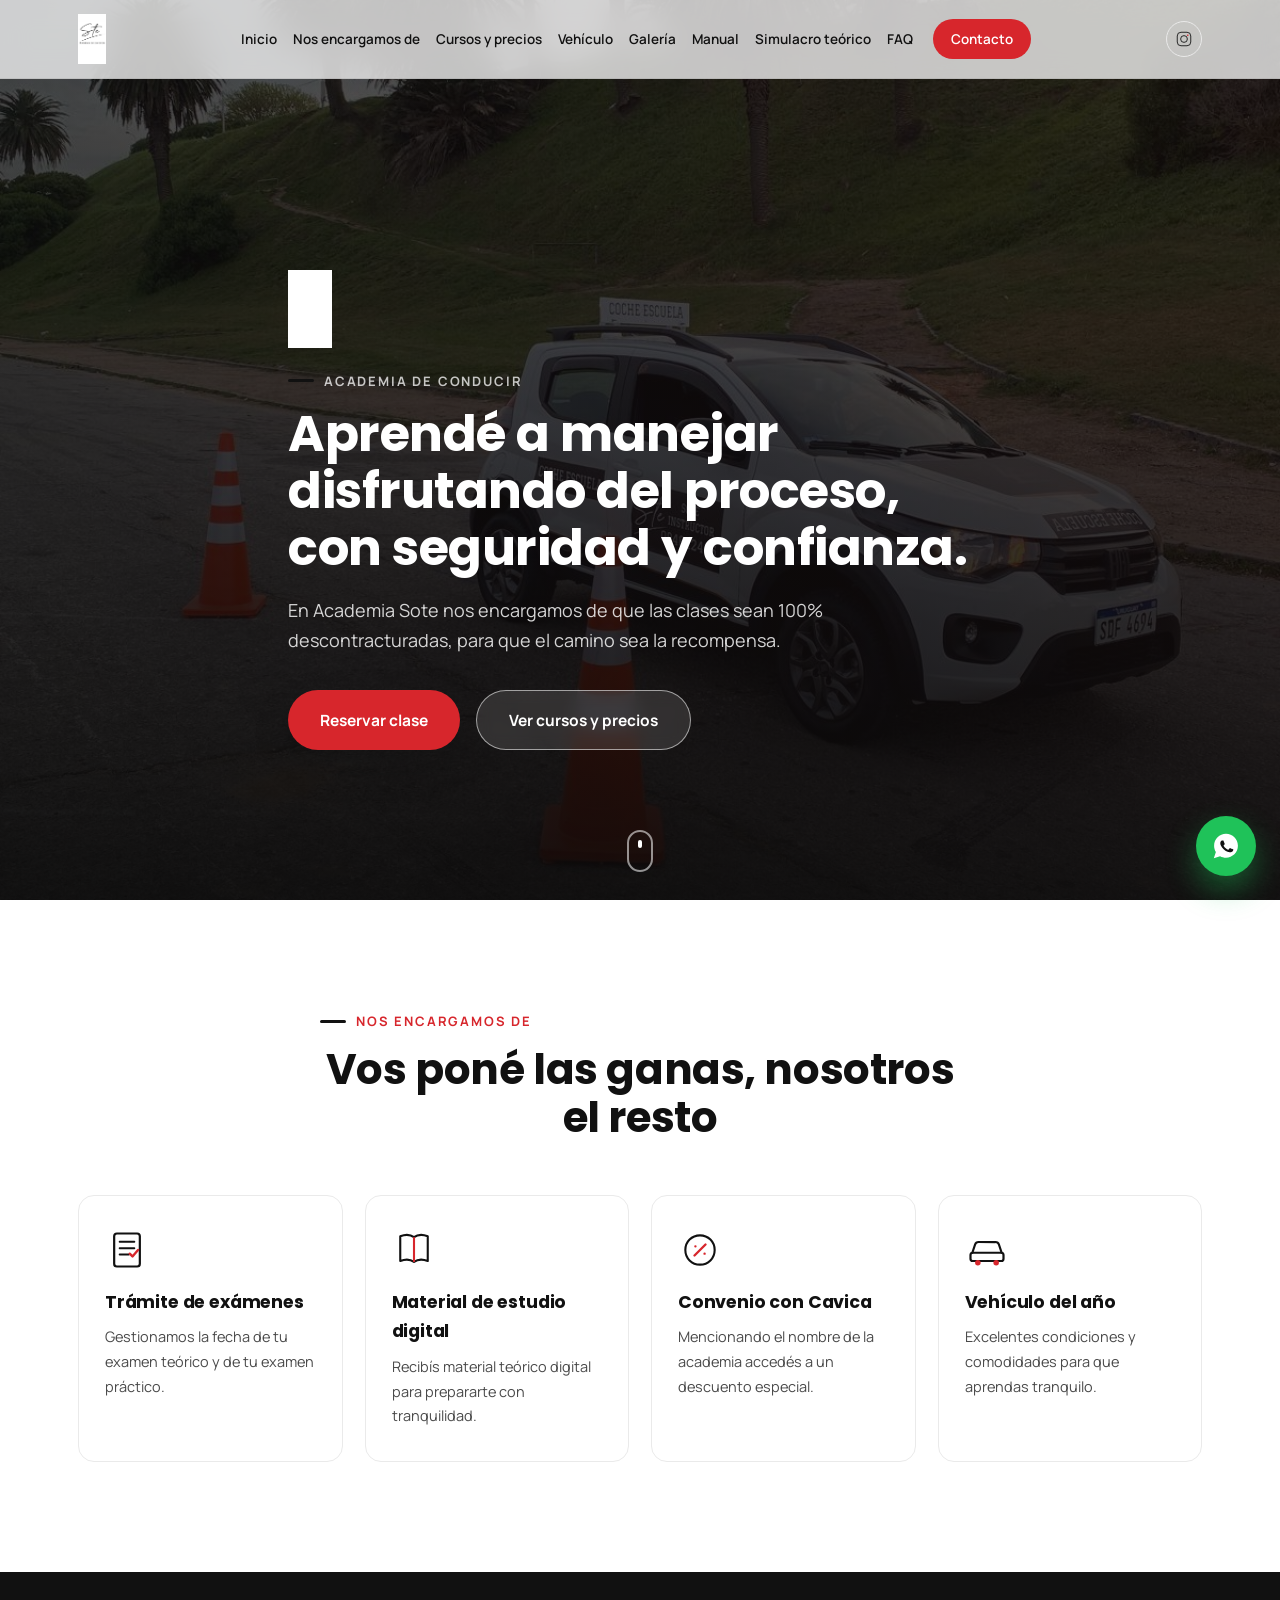
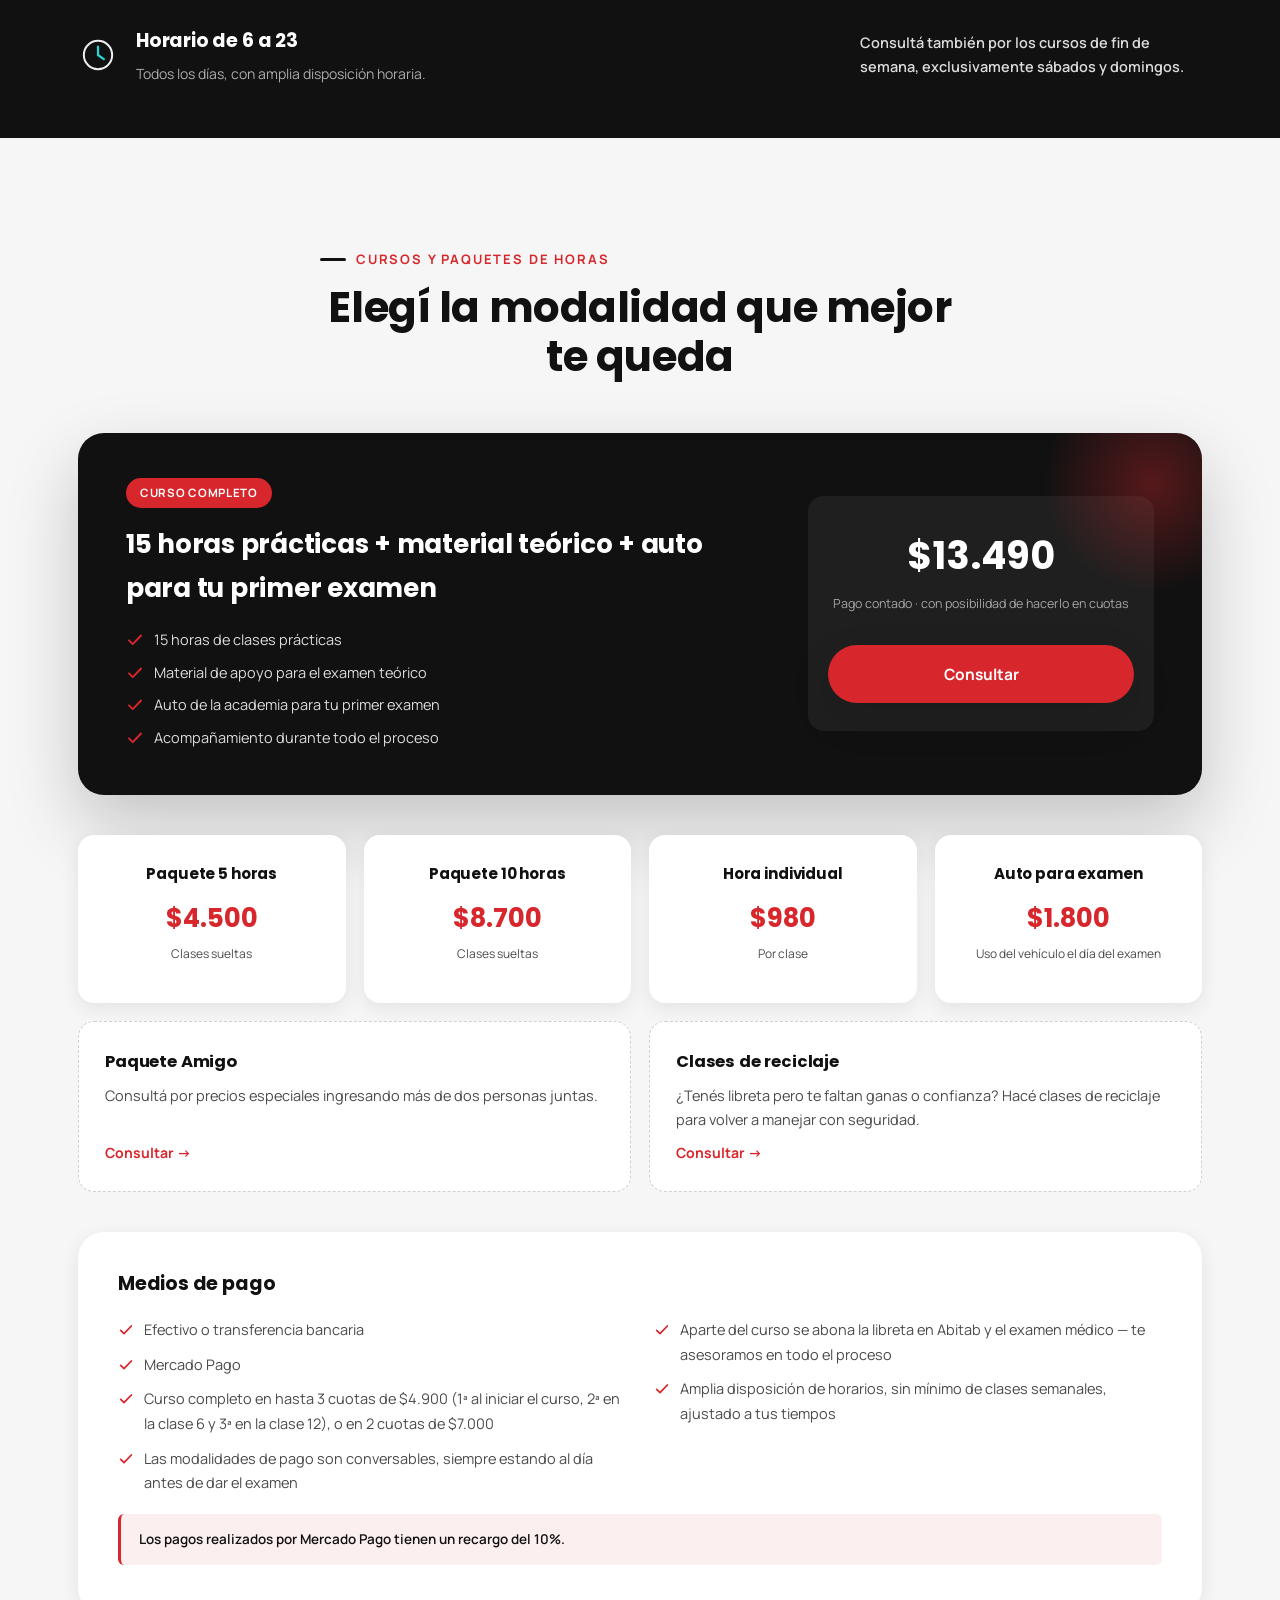
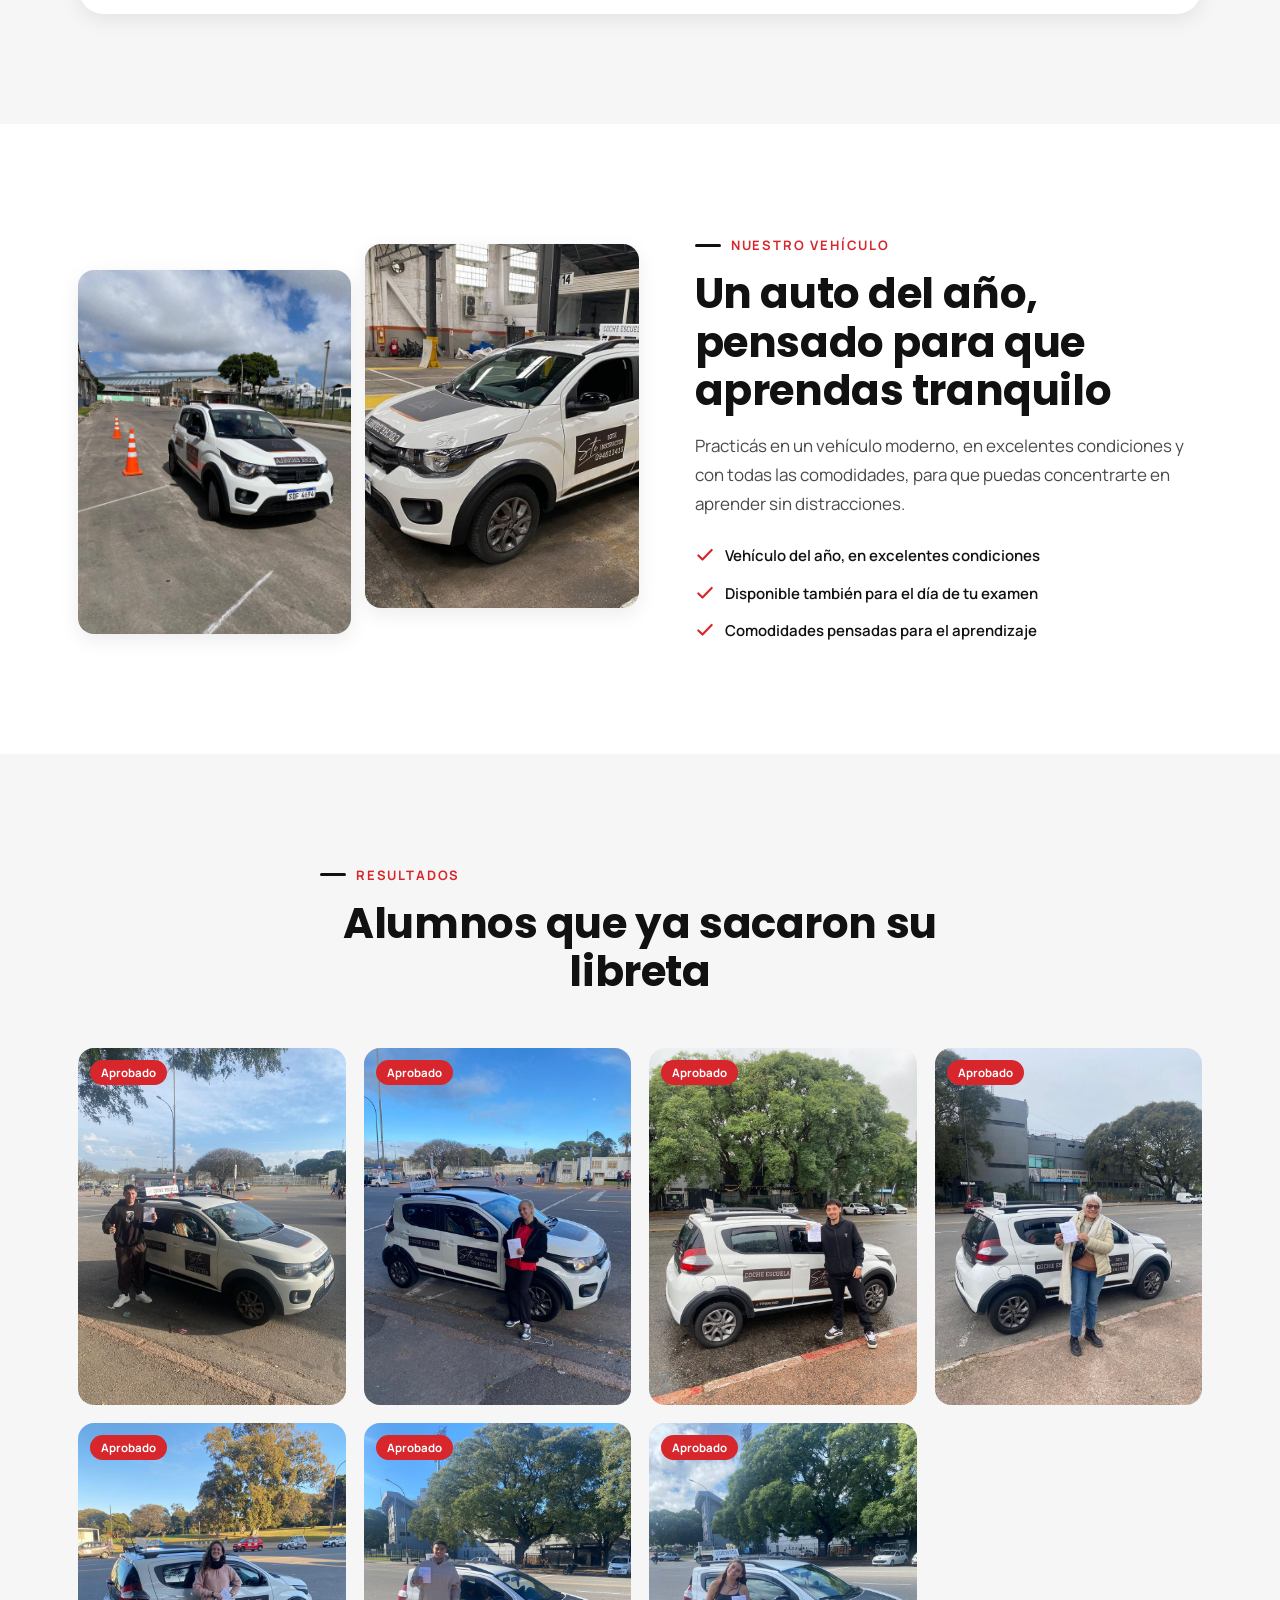
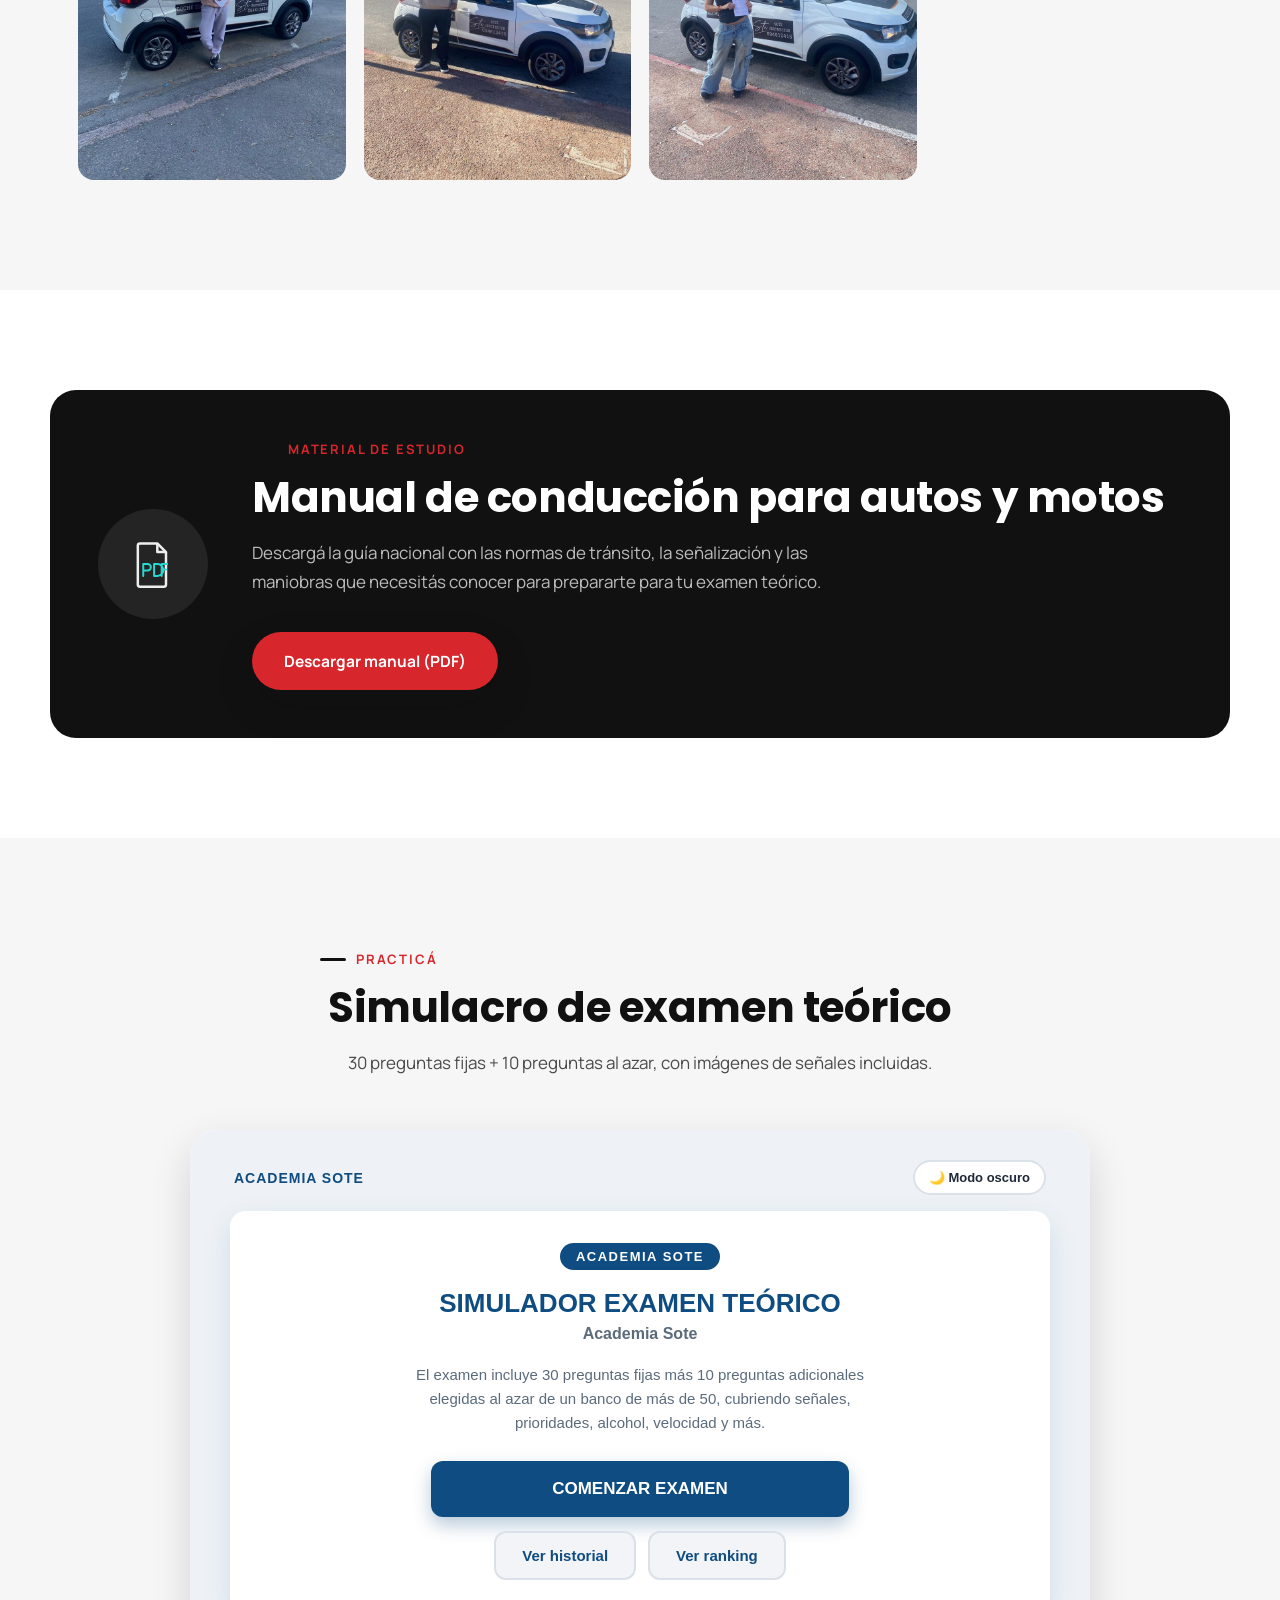
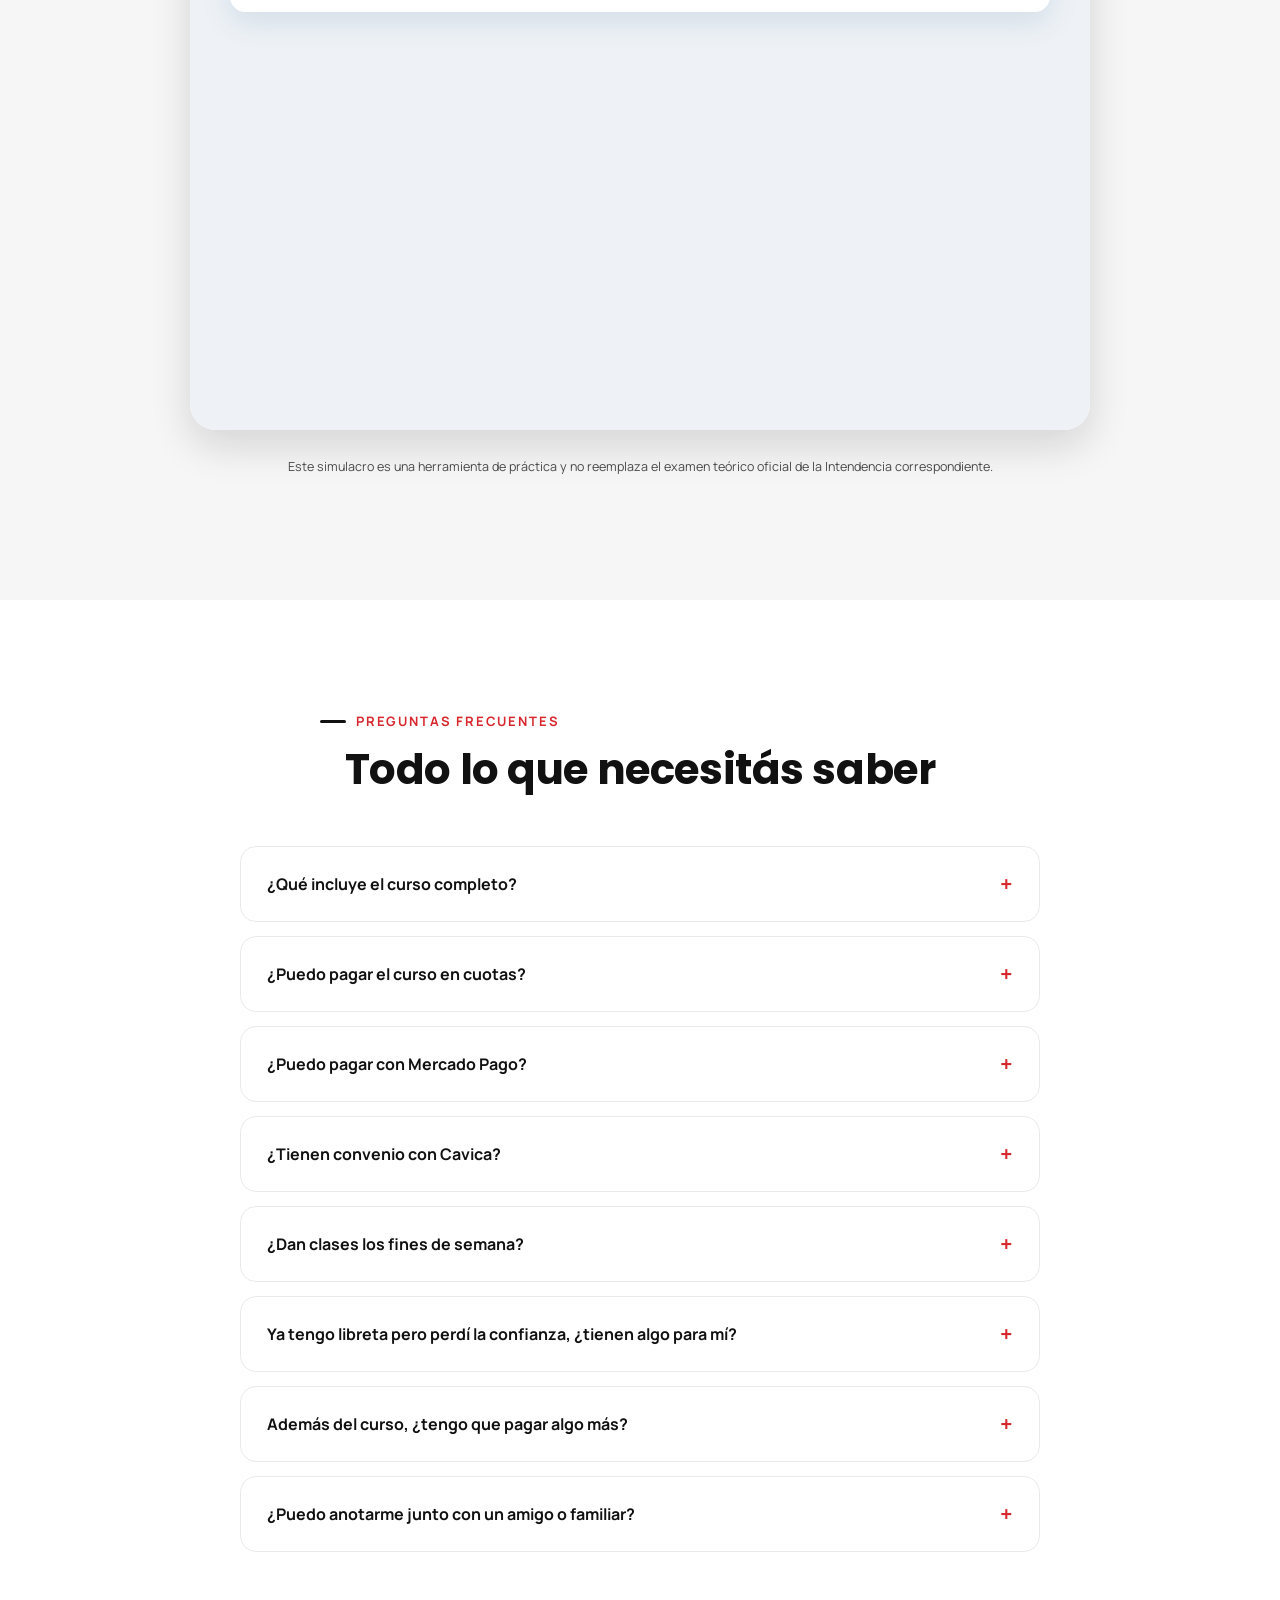
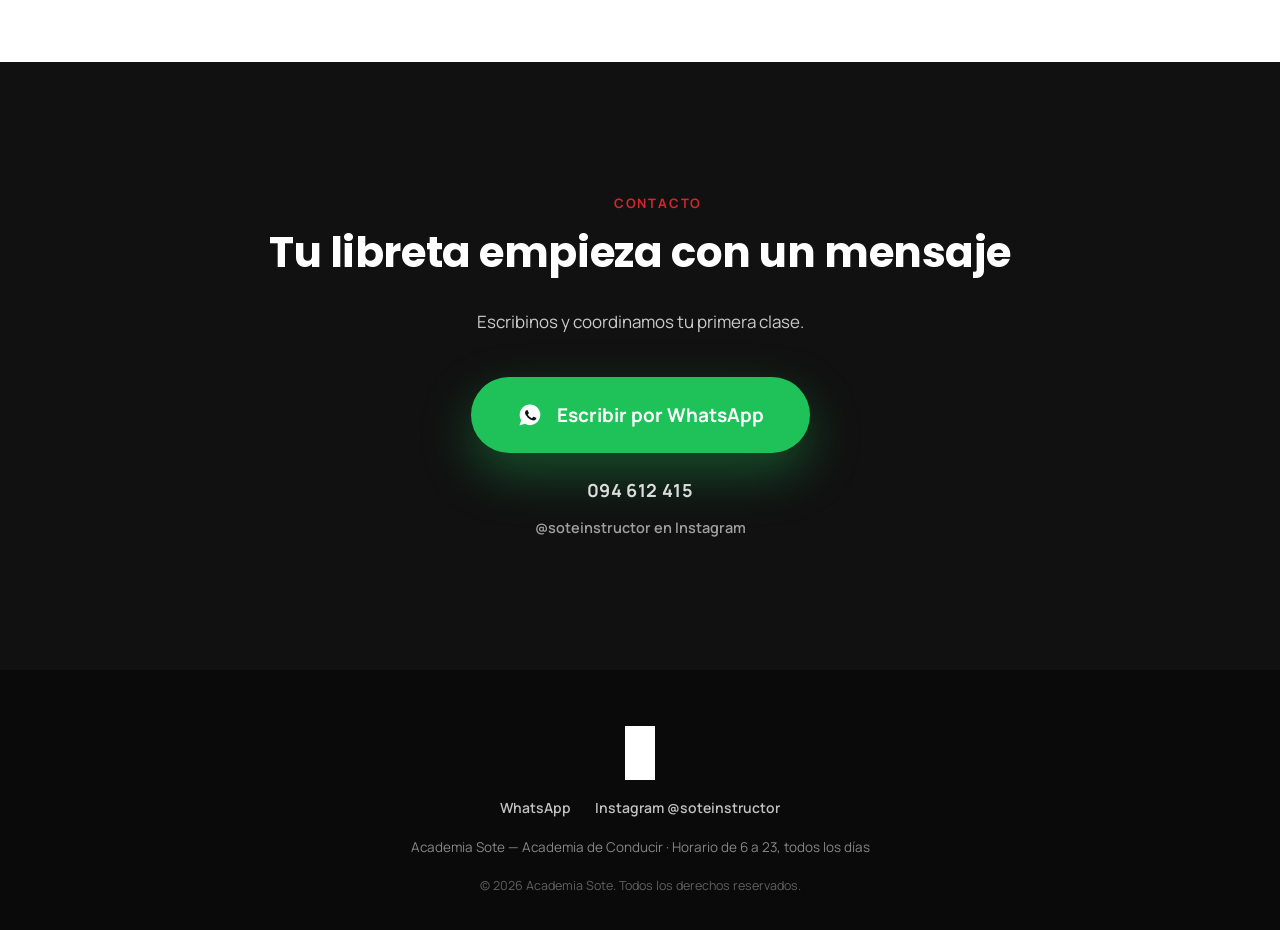
==== commit 3fd15503: "Add files via upload" ====
--- a/index.html
+++ b/index.html
@@ -36,7 +36,6 @@
       <a href="#precios" class="nav-link">Cursos y precios</a>
       <a href="#vehiculo" class="nav-link">Vehículo</a>
       <a href="#galeria" class="nav-link">Galería</a>
-      <a href="#ubicacion" class="nav-link">Ubicación</a>
       <a href="#manual" class="nav-link">Manual</a>
       <a href="#simulacro" class="nav-link">Simulacro teórico</a>
       <a href="#faq" class="nav-link">FAQ</a>
@@ -164,7 +163,7 @@
         </div>
         <div class="price-card reveal delay-2">
           <h3>Paquete 10 horas</h3>
-          <span class="amount">$8.600</span>
+          <span class="amount">$8.700</span>
           <p class="tag">Clases sueltas</p>
         </div>
         <div class="price-card reveal delay-3">
@@ -246,87 +245,40 @@
 
       <div class="gallery-grid">
         <button class="gallery-item reveal delay-1" data-img="assets/images/alumno_01.jpg">
-          <img src="assets/images/alumno_01.jpg" alt="Alumna aprobó su examen práctico de manejo">
+          <img src="assets/images/alumno_01.jpg" alt="Alumno aprobó su examen práctico de manejo">
           <span class="gallery-overlay">Ver</span>
           <span class="gallery-badge">Aprobado</span>
         </button>
         <button class="gallery-item reveal delay-2" data-img="assets/images/alumno_02.jpg">
-          <img src="assets/images/alumno_02.jpg" alt="Alumno aprobó su examen práctico de manejo">
+          <img src="assets/images/alumno_02.jpg" alt="Alumna aprobó su examen práctico de manejo">
           <span class="gallery-overlay">Ver</span>
           <span class="gallery-badge">Aprobado</span>
         </button>
         <button class="gallery-item reveal delay-3" data-img="assets/images/alumno_03.jpg">
-          <img src="assets/images/alumno_03.jpg" alt="Alumna aprobó su examen práctico de manejo">
+          <img src="assets/images/alumno_03.jpg" alt="Alumno aprobó su examen práctico de manejo">
           <span class="gallery-overlay">Ver</span>
           <span class="gallery-badge">Aprobado</span>
         </button>
         <button class="gallery-item reveal delay-1" data-img="assets/images/alumno_04.jpg">
-          <img src="assets/images/alumno_04.jpg" alt="Alumno aprobó su examen práctico de manejo">
-          <span class="gallery-overlay">Ver</span>
-          <span class="gallery-badge">Aprobado</span>
-        </button>
-        <button class="gallery-item reveal delay-2" data-img="assets/images/alumno_06.jpg">
+          <img src="assets/images/alumno_04.jpg" alt="Alumna aprobó su examen práctico de manejo">
+          <span class="gallery-overlay">Ver</span>
+          <span class="gallery-badge">Aprobado</span>
+        </button>
+        <button class="gallery-item reveal delay-2" data-img="assets/images/alumno_05.jpg">
+          <img src="assets/images/alumno_05.jpg" alt="Alumna aprobó su examen práctico de manejo">
+          <span class="gallery-overlay">Ver</span>
+          <span class="gallery-badge">Aprobado</span>
+        </button>
+        <button class="gallery-item reveal delay-3" data-img="assets/images/alumno_06.jpg">
           <img src="assets/images/alumno_06.jpg" alt="Alumno aprobó su examen práctico de manejo">
           <span class="gallery-overlay">Ver</span>
           <span class="gallery-badge">Aprobado</span>
         </button>
-        <button class="gallery-item reveal delay-3" data-img="assets/images/alumno_07.jpg">
+        <button class="gallery-item reveal delay-1" data-img="assets/images/alumno_07.jpg">
           <img src="assets/images/alumno_07.jpg" alt="Alumna aprobó su examen práctico de manejo">
           <span class="gallery-overlay">Ver</span>
           <span class="gallery-badge">Aprobado</span>
         </button>
-        <button class="gallery-item reveal delay-1" data-img="assets/images/alumno_08.jpg">
-          <img src="assets/images/alumno_08.jpg" alt="Alumna aprobó su examen práctico de manejo">
-          <span class="gallery-overlay">Ver</span>
-          <span class="gallery-badge">Aprobado</span>
-        </button>
-        <button class="gallery-item reveal delay-2" data-img="assets/images/alumno_09.jpg">
-          <img src="assets/images/alumno_09.jpg" alt="Alumna aprobó su examen práctico de manejo">
-          <span class="gallery-overlay">Ver</span>
-          <span class="gallery-badge">Aprobado</span>
-        </button>
-        <button class="gallery-item reveal delay-3" data-img="assets/images/alumno_10.jpg">
-          <img src="assets/images/alumno_10.jpg" alt="Alumno aprobó su examen práctico de manejo">
-          <span class="gallery-overlay">Ver</span>
-          <span class="gallery-badge">Aprobado</span>
-        </button>
-        <button class="gallery-item reveal delay-1" data-img="assets/images/alumno_11.jpg">
-          <img src="assets/images/alumno_11.jpg" alt="Alumno aprobó su examen práctico de manejo">
-          <span class="gallery-overlay">Ver</span>
-          <span class="gallery-badge">Aprobado</span>
-        </button>
-        <button class="gallery-item reveal delay-2" data-img="assets/images/alumno_12.jpg">
-          <img src="assets/images/alumno_12.jpg" alt="Alumno aprobó su examen práctico de manejo">
-          <span class="gallery-overlay">Ver</span>
-          <span class="gallery-badge">Aprobado</span>
-        </button>
-        <button class="gallery-item reveal delay-3" data-img="assets/images/alumno_13.jpg">
-          <img src="assets/images/alumno_13.jpg" alt="Alumna aprobó su examen práctico de manejo">
-          <span class="gallery-overlay">Ver</span>
-          <span class="gallery-badge">Aprobado</span>
-        </button>
-        <button class="gallery-item reveal delay-1" data-img="assets/images/alumno_14.jpg">
-          <img src="assets/images/alumno_14.jpg" alt="Alumno aprobó su examen práctico de manejo">
-          <span class="gallery-overlay">Ver</span>
-          <span class="gallery-badge">Aprobado</span>
-        </button>
-        <button class="gallery-item reveal delay-2" data-img="assets/images/alumno_15.jpg">
-          <img src="assets/images/alumno_15.jpg" alt="Alumna aprobó su examen práctico de manejo">
-          <span class="gallery-overlay">Ver</span>
-          <span class="gallery-badge">Aprobado</span>
-        </button>
-      </div>
-
-      <!-- CTA: álbum completo en Google Drive -->
-      <div class="gallery-cta reveal">
-        <div class="gallery-cta-icon">
-          <img src="assets/icons/gallery.svg" alt="">
-        </div>
-        <div class="gallery-cta-text">
-          <h3>Mirá el álbum completo de alumnos aprobados</h3>
-          <p>Sumamos nuevas fotos todas las semanas. Encontrá el álbum entero en nuestro Google Drive.</p>
-        </div>
-        <a href="https://drive.google.com/drive/folders/1dp9KYOs2YtxoBM0UihM-OhGJIpUek5C_?usp=sharing" target="_blank" rel="noopener" class="btn btn-primary">Ver álbum en Drive</a>
       </div>
     </div>
   </section>
@@ -338,28 +290,6 @@
     <img src="" alt="" id="lightboxImg">
     <button class="lightbox-next" id="lightboxNext" aria-label="Siguiente">&#8250;</button>
   </div>
-
-  <!-- ===================== UBICACIÓN ===================== -->
-  <section class="location" id="ubicacion">
-    <div class="container location-inner">
-      <div class="location-content reveal">
-        <p class="eyebrow">Ubicación</p>
-        <h2 class="section-title">Encontranos fácil para tu clase</h2>
-        <p class="section-text">
-          Coordinamos el punto de encuentro según tu comodidad, y solemos dar clases
-          en la zona del Estadio Centenario. Mirá la ubicación exacta en Google Maps.
-        </p>
-        <ul class="check-list">
-          <li><img src="assets/icons/check.svg" alt=""><span>Punto de encuentro flexible según la clase</span></li>
-          <li><img src="assets/icons/check.svg" alt=""><span>Zona de prácticas amplia y segura</span></li>
-        </ul>
-        <a href="https://maps.app.goo.gl/xcobnQDs9LLCmK6W7?g_st=iw" target="_blank" rel="noopener" class="btn btn-primary">Cómo llegar</a>
-      </div>
-      <div class="location-map reveal delay-1">
-        <iframe src="https://www.google.com/maps?q=Estadio+Centenario,+Montevideo,+Uruguay&output=embed" title="Ubicación Academia Sote" loading="lazy" referrerpolicy="no-referrer-when-downgrade"></iframe>
-      </div>
-    </div>
-  </section>
 
   <!-- ===================== MANUAL DE CONDUCCIÓN ===================== -->
   <section class="manual" id="manual">
@@ -455,7 +385,6 @@
 
       <a href="tel:+59894612415" class="contact-phone">094 612 415</a>
       <a href="https://instagram.com/soteinstructor" target="_blank" rel="noopener" class="contact-instagram">@soteinstructor en Instagram</a>
-      <a href="https://maps.app.goo.gl/xcobnQDs9LLCmK6W7?g_st=iw" target="_blank" rel="noopener" class="contact-instagram">Ver ubicación en Google Maps</a>
     </div>
   </section>
 
@@ -469,7 +398,6 @@
     <div class="footer-social">
       <a href="https://wa.me/59894612415" target="_blank" rel="noopener" aria-label="WhatsApp">WhatsApp</a>
       <a href="https://instagram.com/soteinstructor" target="_blank" rel="noopener" aria-label="Instagram">Instagram @soteinstructor</a>
-      <a href="https://maps.app.goo.gl/xcobnQDs9LLCmK6W7?g_st=iw" target="_blank" rel="noopener" aria-label="Ubicación">Ubicación</a>
     </div>
 
     <p class="footer-info">Academia Sote — Academia de Conducir · Horario de 6 a 23, todos los días</p>
--- a/styles.css
+++ b/styles.css
@@ -136,7 +136,7 @@
     linear-gradient(120deg, rgba(17,17,17,0.3), rgba(215,38,44,0.16));
 }
 .hero-content{ position:relative; z-index:1; padding-top:120px; max-width:760px; }
-.hero-logo{ height:58px; margin-bottom:22px; display:block; background:var(--white); padding:12px 20px; border-radius:16px; box-shadow:var(--shadow-md); }
+.hero-logo{ height:78px; margin-bottom:22px; filter:brightness(0) invert(1); }
 .hero-title{
   font-size:clamp(30px, 4.4vw, 50px); color:var(--white); line-height:1.14;
   letter-spacing:-0.01em; margin-bottom:18px;
@@ -296,37 +296,6 @@
 .lightbox-next{ right:26px; top:50%; transform:translateY(-50%); }
 
 /* =========================================================
-   GALERÍA — CTA VER MÁS FOTOS EN DRIVE
-   ========================================================= */
-.gallery-cta{
-  display:flex; align-items:center; gap:32px; margin-top:40px;
-  background:var(--ink); border-radius:var(--radius-lg); padding:36px 44px; color:var(--white);
-  flex-wrap:wrap;
-}
-.gallery-cta-icon{
-  flex-shrink:0; width:78px; height:78px; border-radius:50%;
-  background:rgba(255,255,255,0.08); display:flex; align-items:center; justify-content:center;
-}
-.gallery-cta-icon img{ width:36px; height:36px; filter:invert(1); }
-.gallery-cta-text{ flex:1; min-width:220px; }
-.gallery-cta-text h3{ color:var(--white); font-size:20px; margin-bottom:6px; }
-.gallery-cta-text p{ color:rgba(255,255,255,0.72); font-size:14.5px; margin:0; }
-.gallery-cta .btn{ flex-shrink:0; }
-
-/* =========================================================
-   UBICACIÓN
-   ========================================================= */
-.location{ padding:100px 0; background:var(--gray-50); }
-.location-inner{ display:grid; grid-template-columns:1fr 1fr; gap:44px; align-items:center; }
-.location-content ul.check-list{ margin-top:20px; }
-.location-map{
-  border-radius:var(--radius-lg); overflow:hidden; box-shadow:var(--shadow-md);
-  aspect-ratio:4/3.2; background:var(--white);
-}
-.location-map iframe{ width:100%; height:100%; border:0; display:block; }
-.location-content .btn{ margin-top:24px; }
-
-/* =========================================================
    MANUAL DE CONDUCCIÓN
    ========================================================= */
 .manual{ padding:100px 0; }
@@ -398,7 +367,7 @@
    ========================================================= */
 .footer{ background:#0A0A0A; padding:56px 0 34px; }
 .footer-inner{ display:flex; flex-direction:column; align-items:center; text-align:center; gap:16px; }
-.footer-logo{ height:42px; display:block; background:var(--white); padding:10px 18px; border-radius:14px; }
+.footer-logo{ height:54px; filter:brightness(0) invert(1); }
 .footer-social{ display:flex; gap:24px; flex-wrap:wrap; justify-content:center; }
 .footer-social a{ color:rgba(255,255,255,0.75); font-weight:600; font-size:14px; }
 .footer-social a:hover{ color:var(--white); }
@@ -463,15 +432,13 @@
   .vehicle-grid{ grid-template-columns:1fr; }
   .gallery-grid{ grid-template-columns:repeat(2,1fr); }
   .manual-inner{ flex-direction:column; text-align:center; padding:40px; }
-  .location-inner{ grid-template-columns:1fr; }
 }
 
 @media (max-width:760px){
   .hero-content{ padding-top:90px; }
-  .features, .pricing, .vehicle, .gallery, .manual, .quiz, .faq, .location{ padding:70px 0; }
+  .features, .pricing, .vehicle, .gallery, .manual, .quiz, .faq{ padding:70px 0; }
   .schedule-inner{ flex-direction:column; text-align:center; }
   .quiz-frame-wrap iframe{ height:1000px; }
-  .gallery-cta{ flex-direction:column; text-align:center; padding:32px 26px; }
 }
 
 @media (max-width:600px){
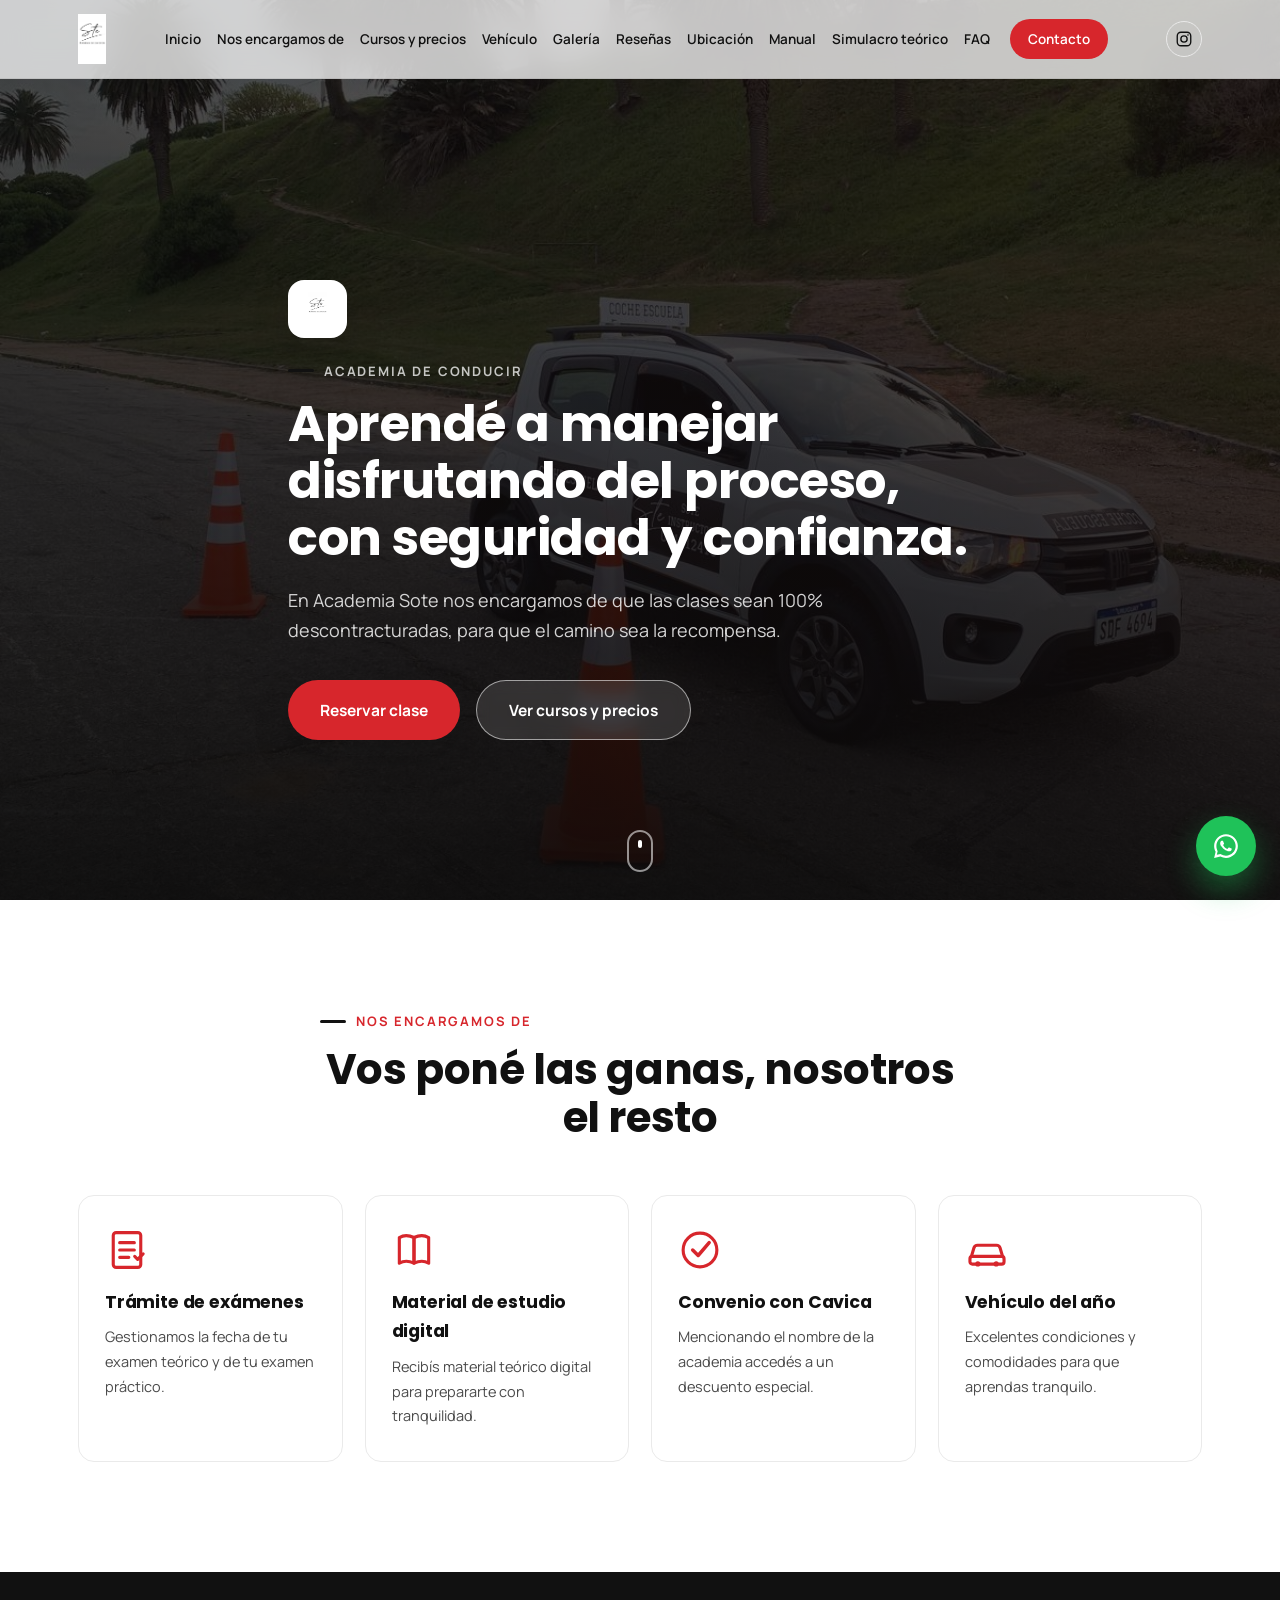
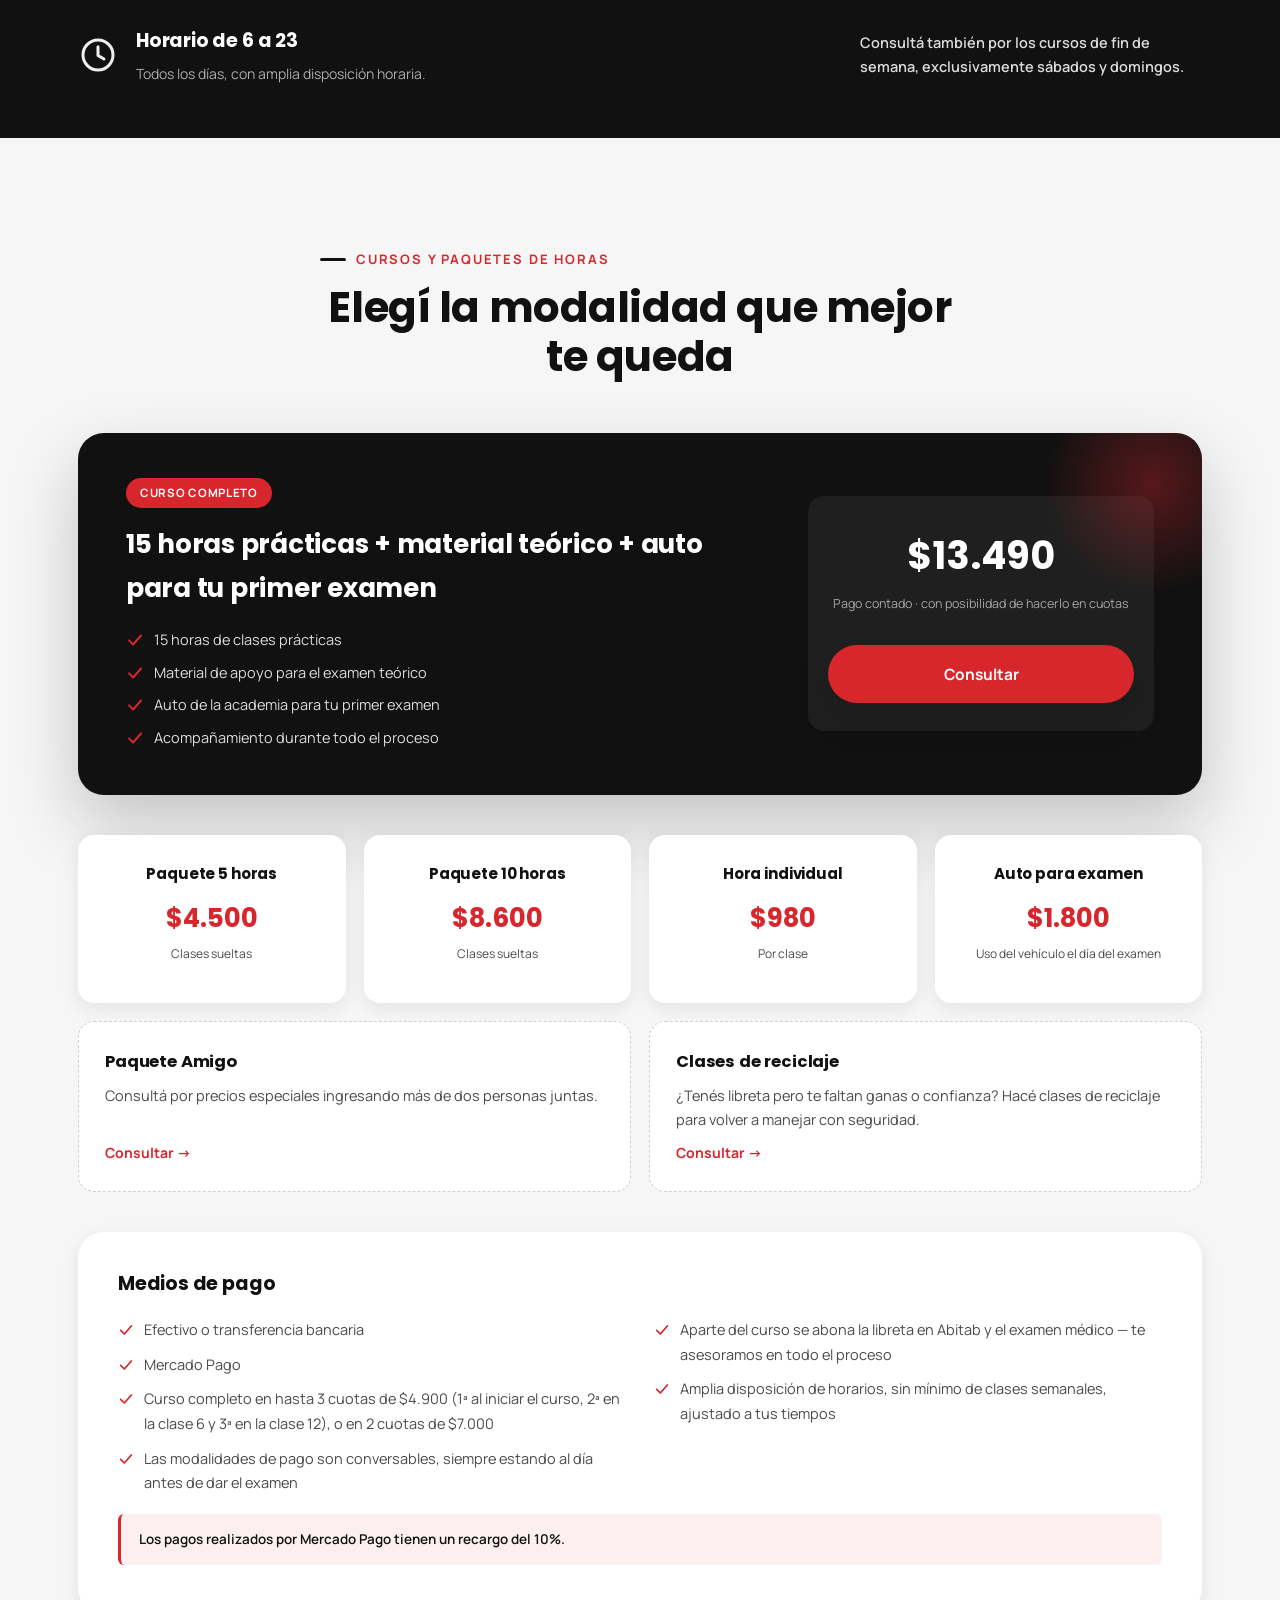
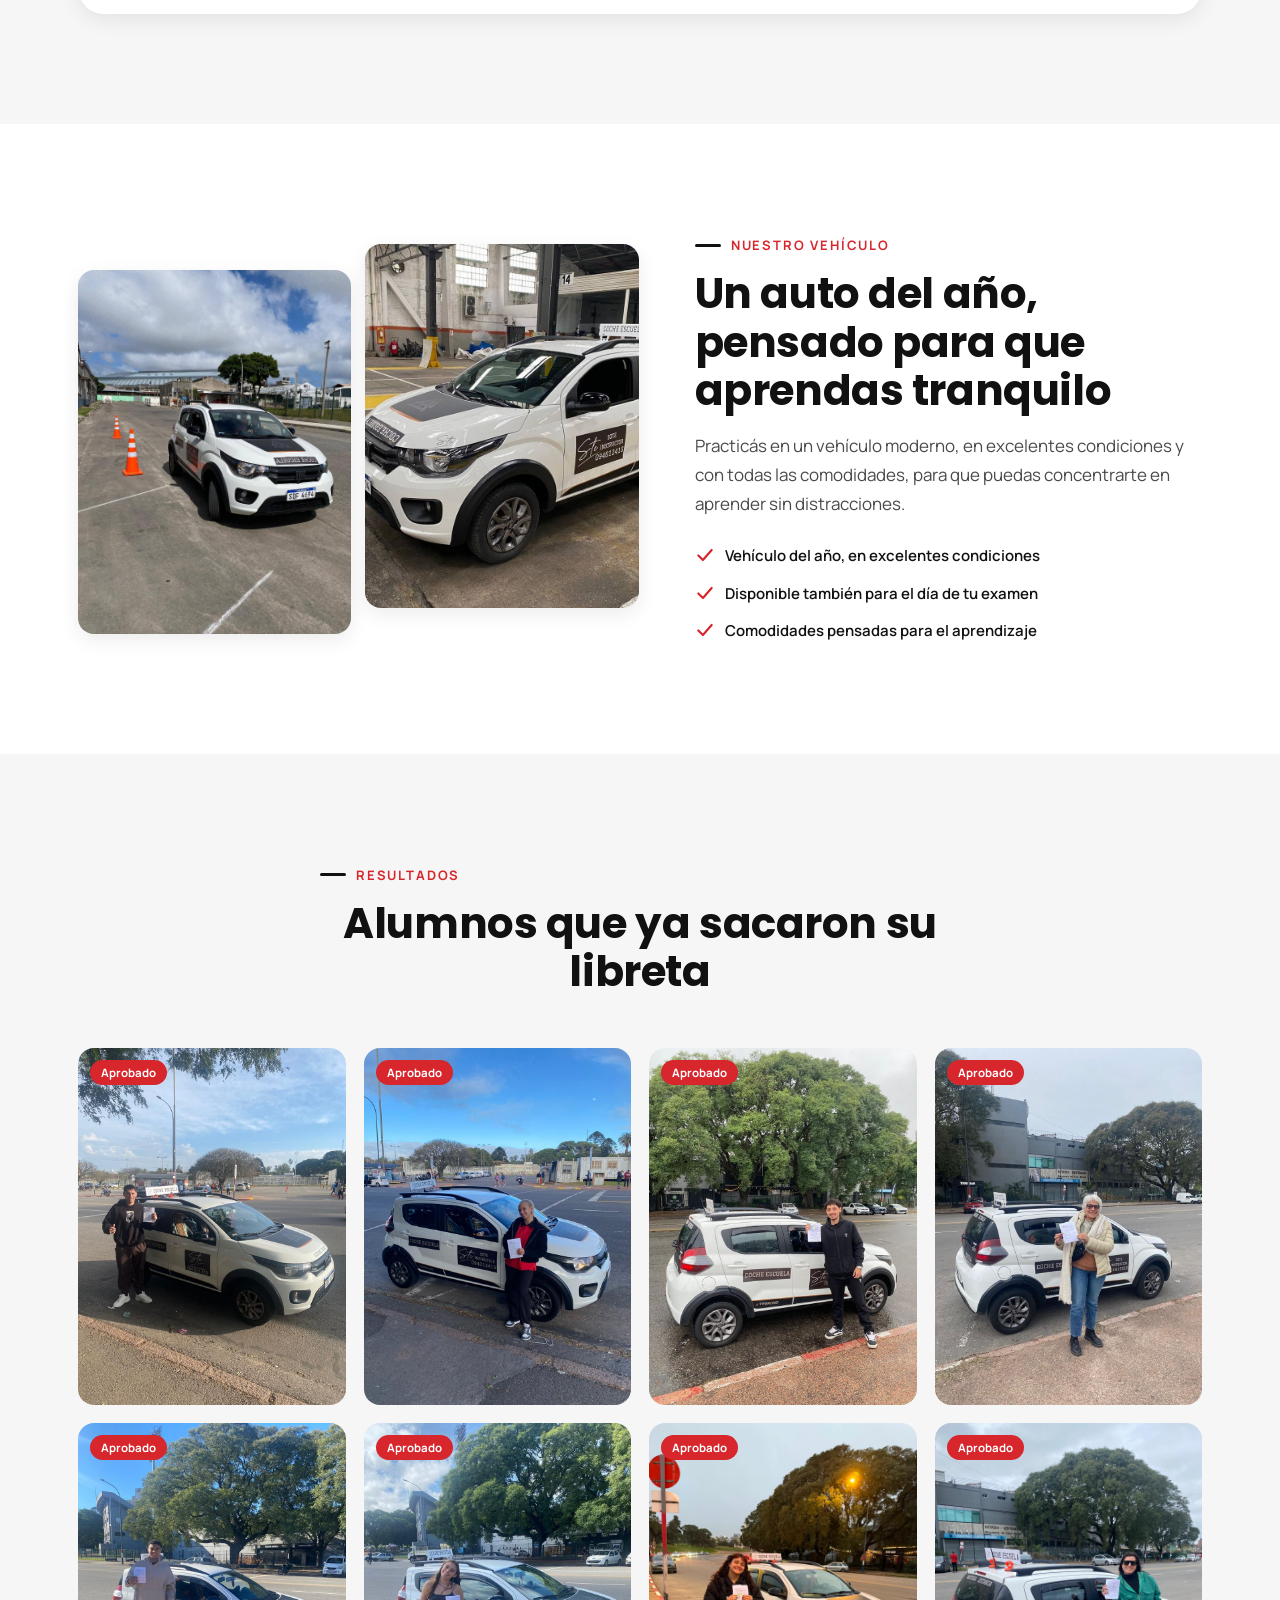
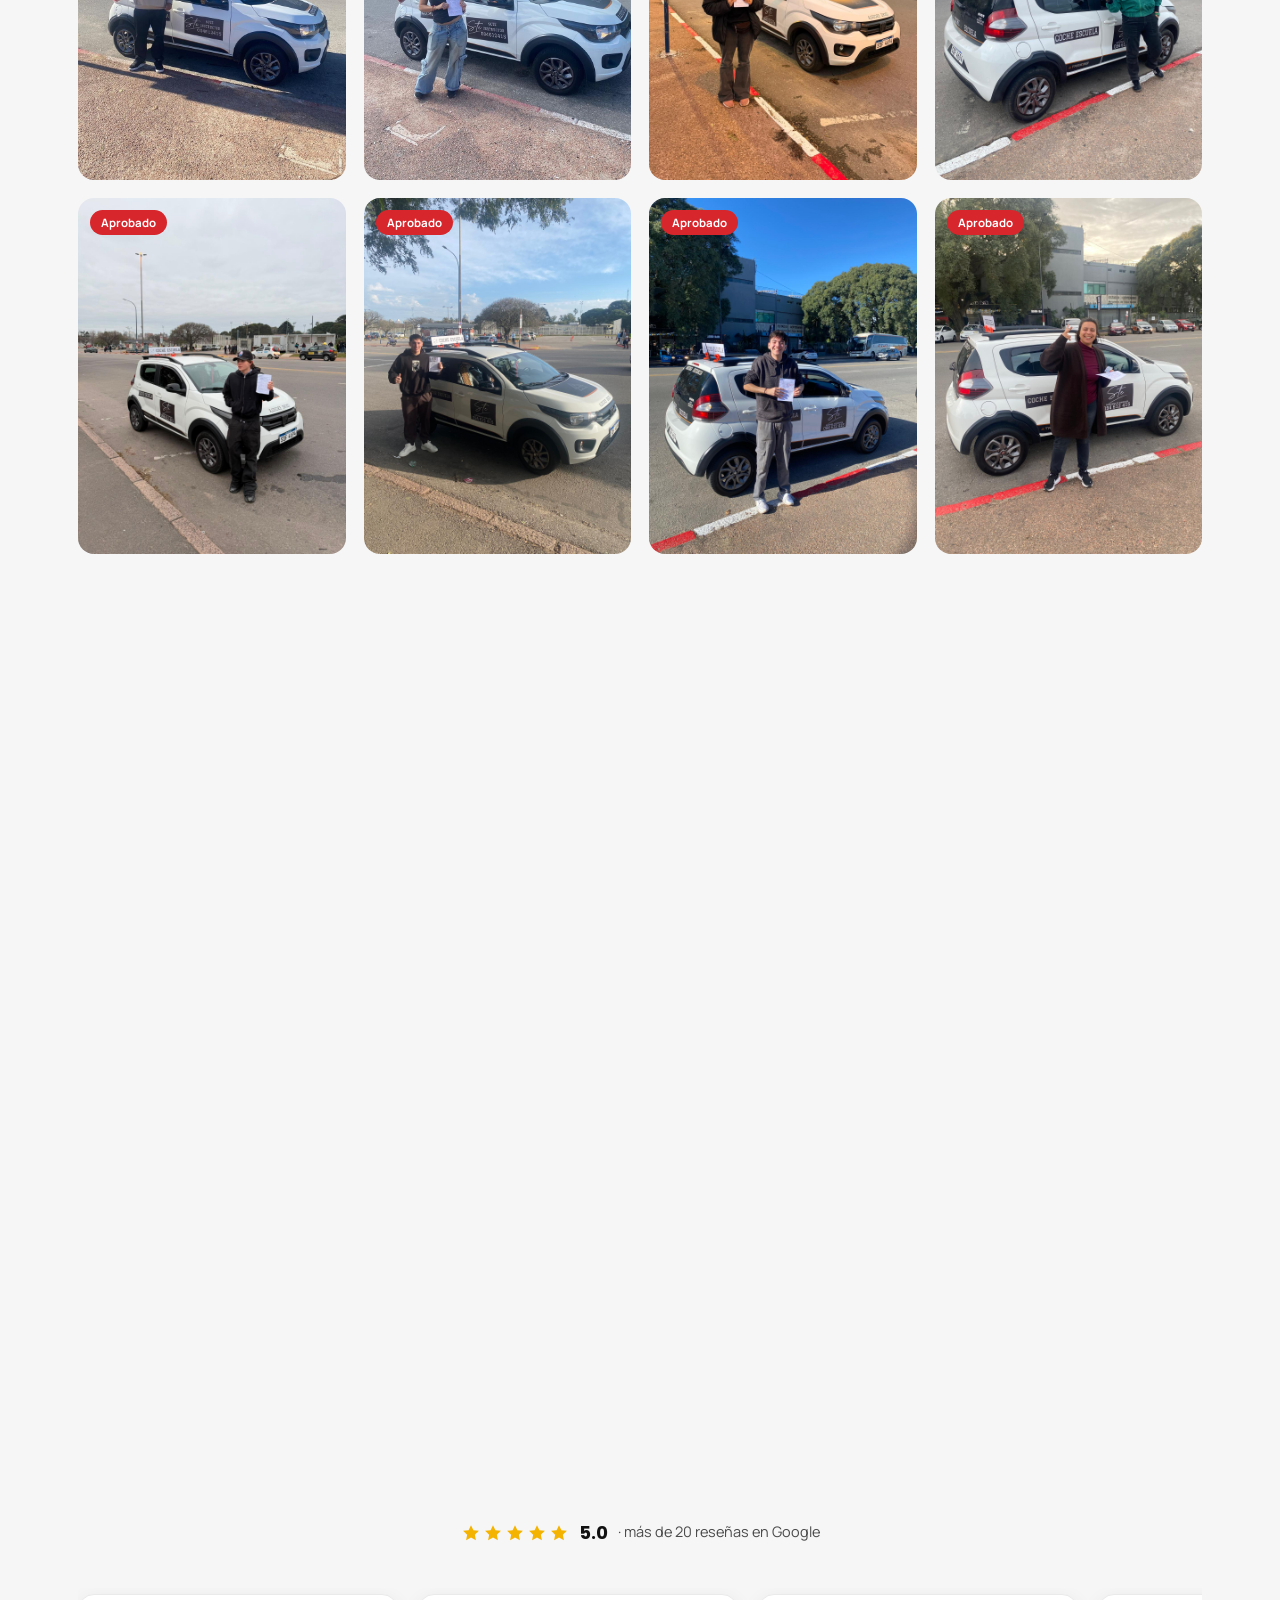
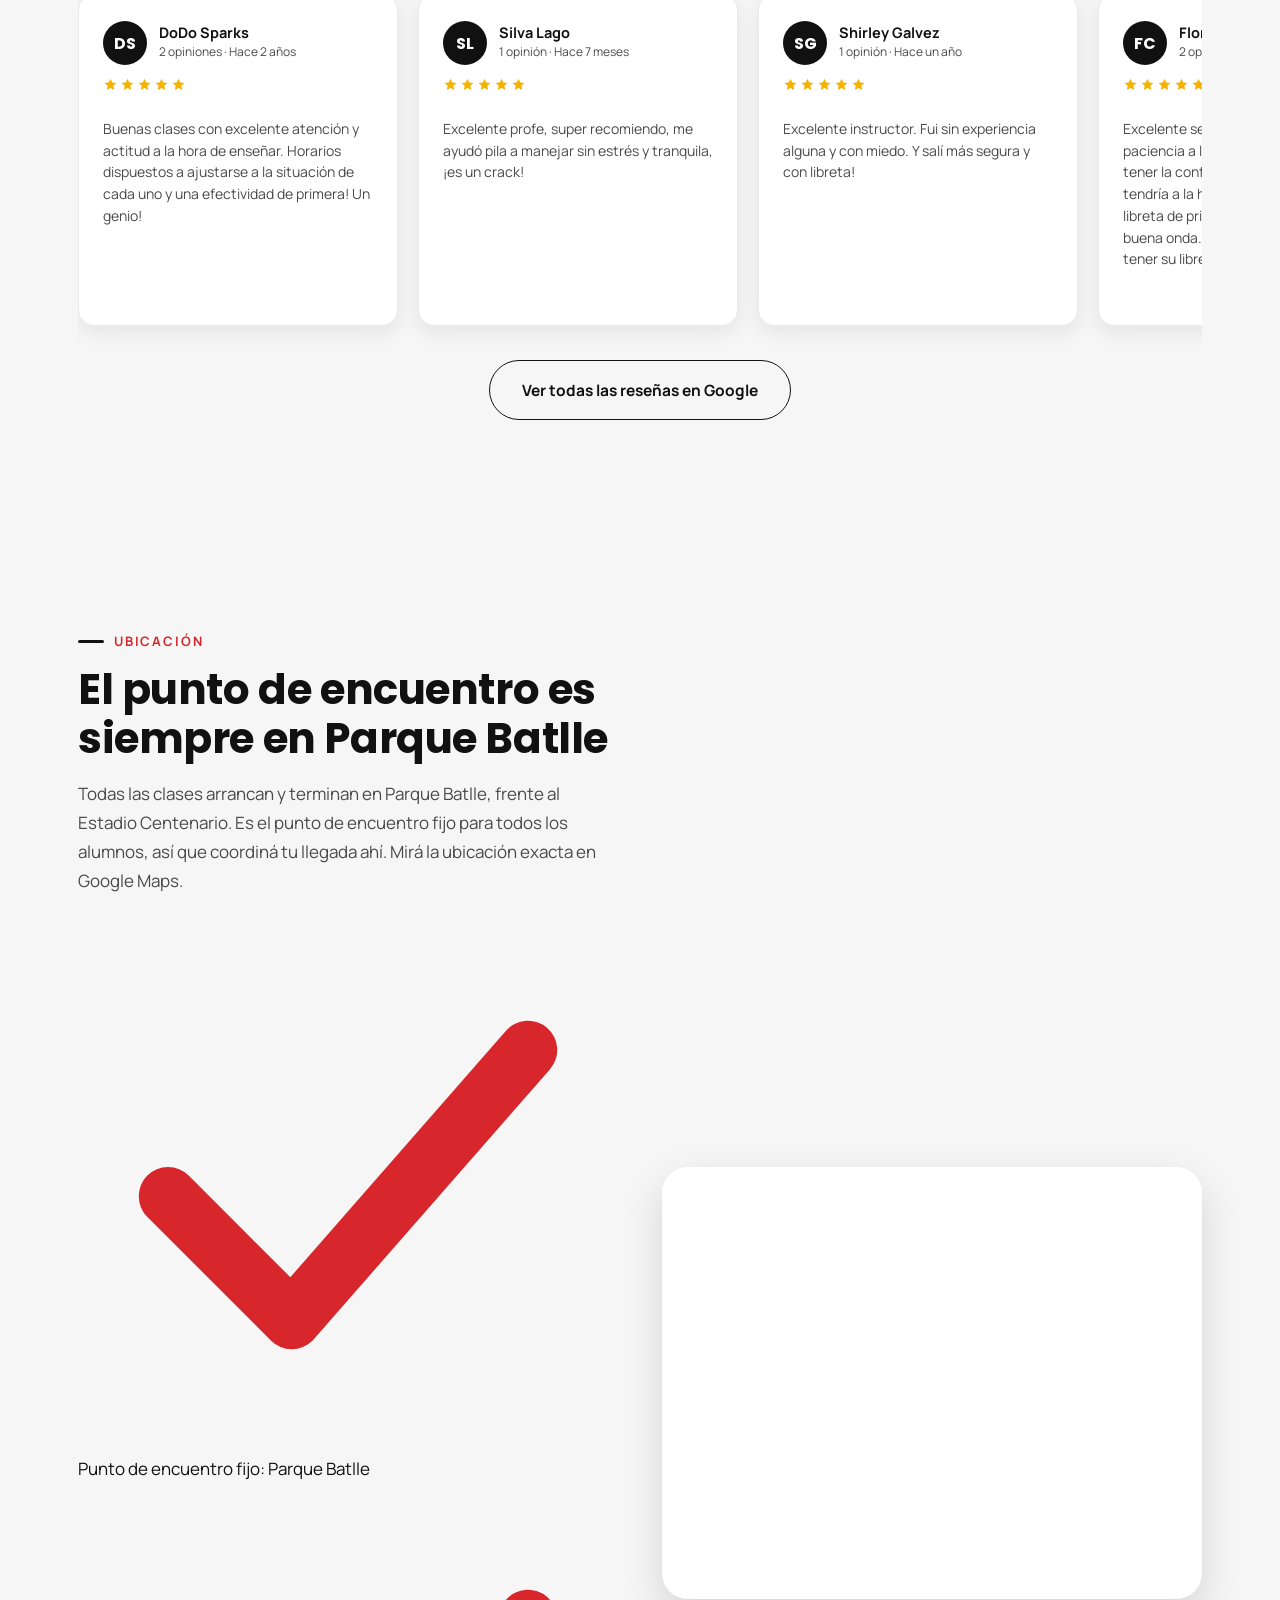
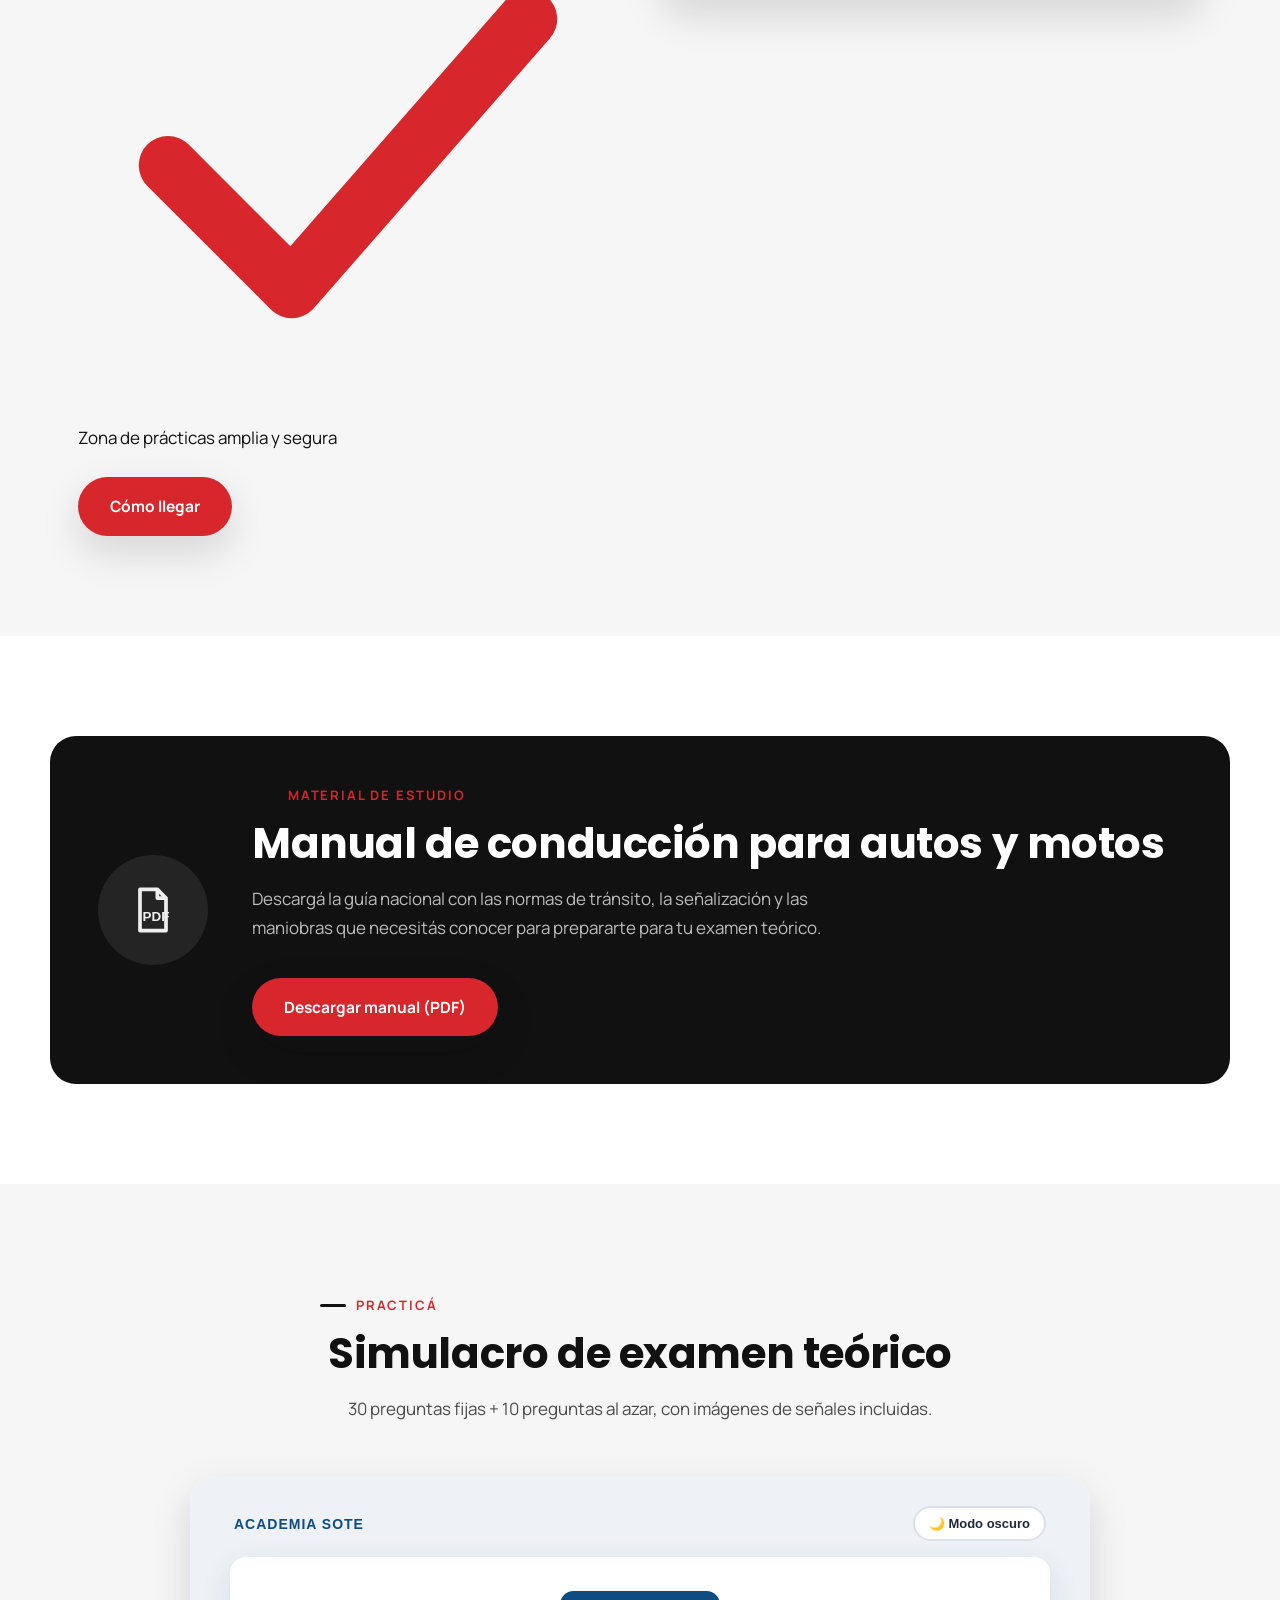
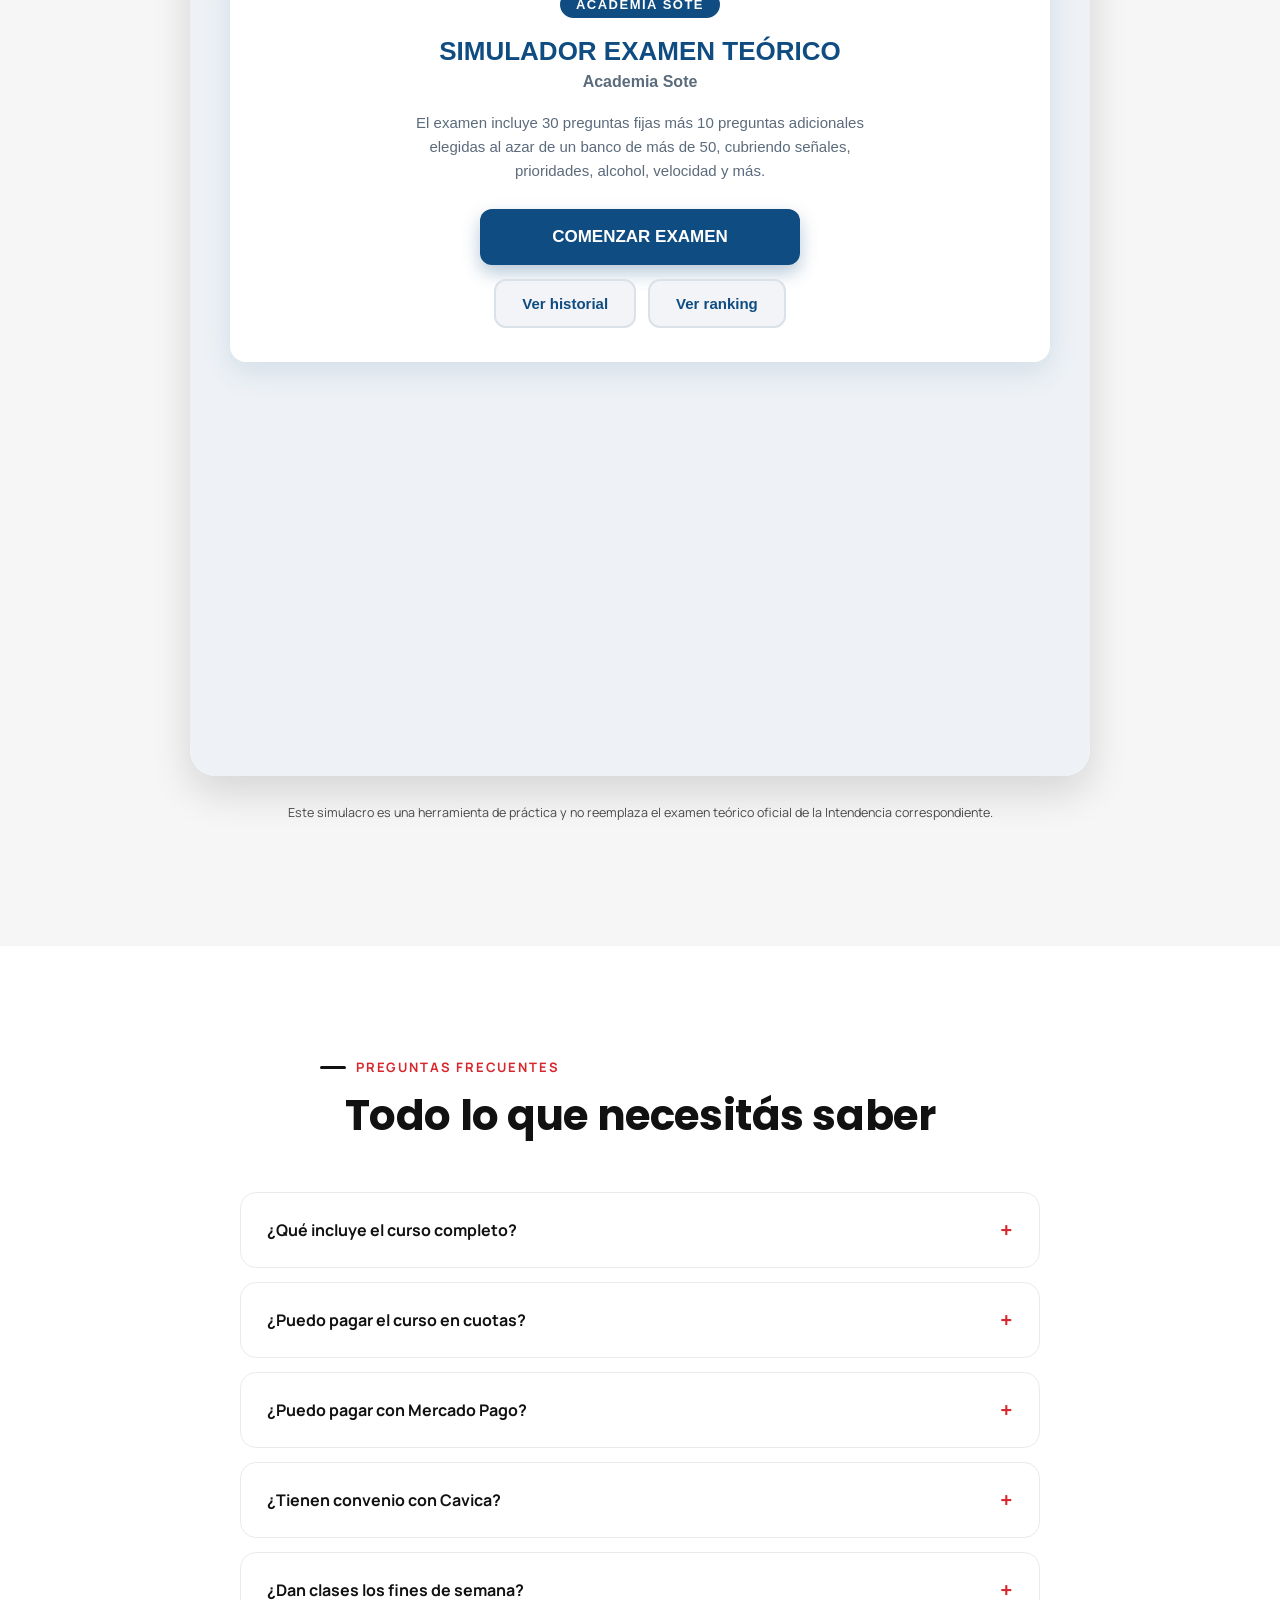
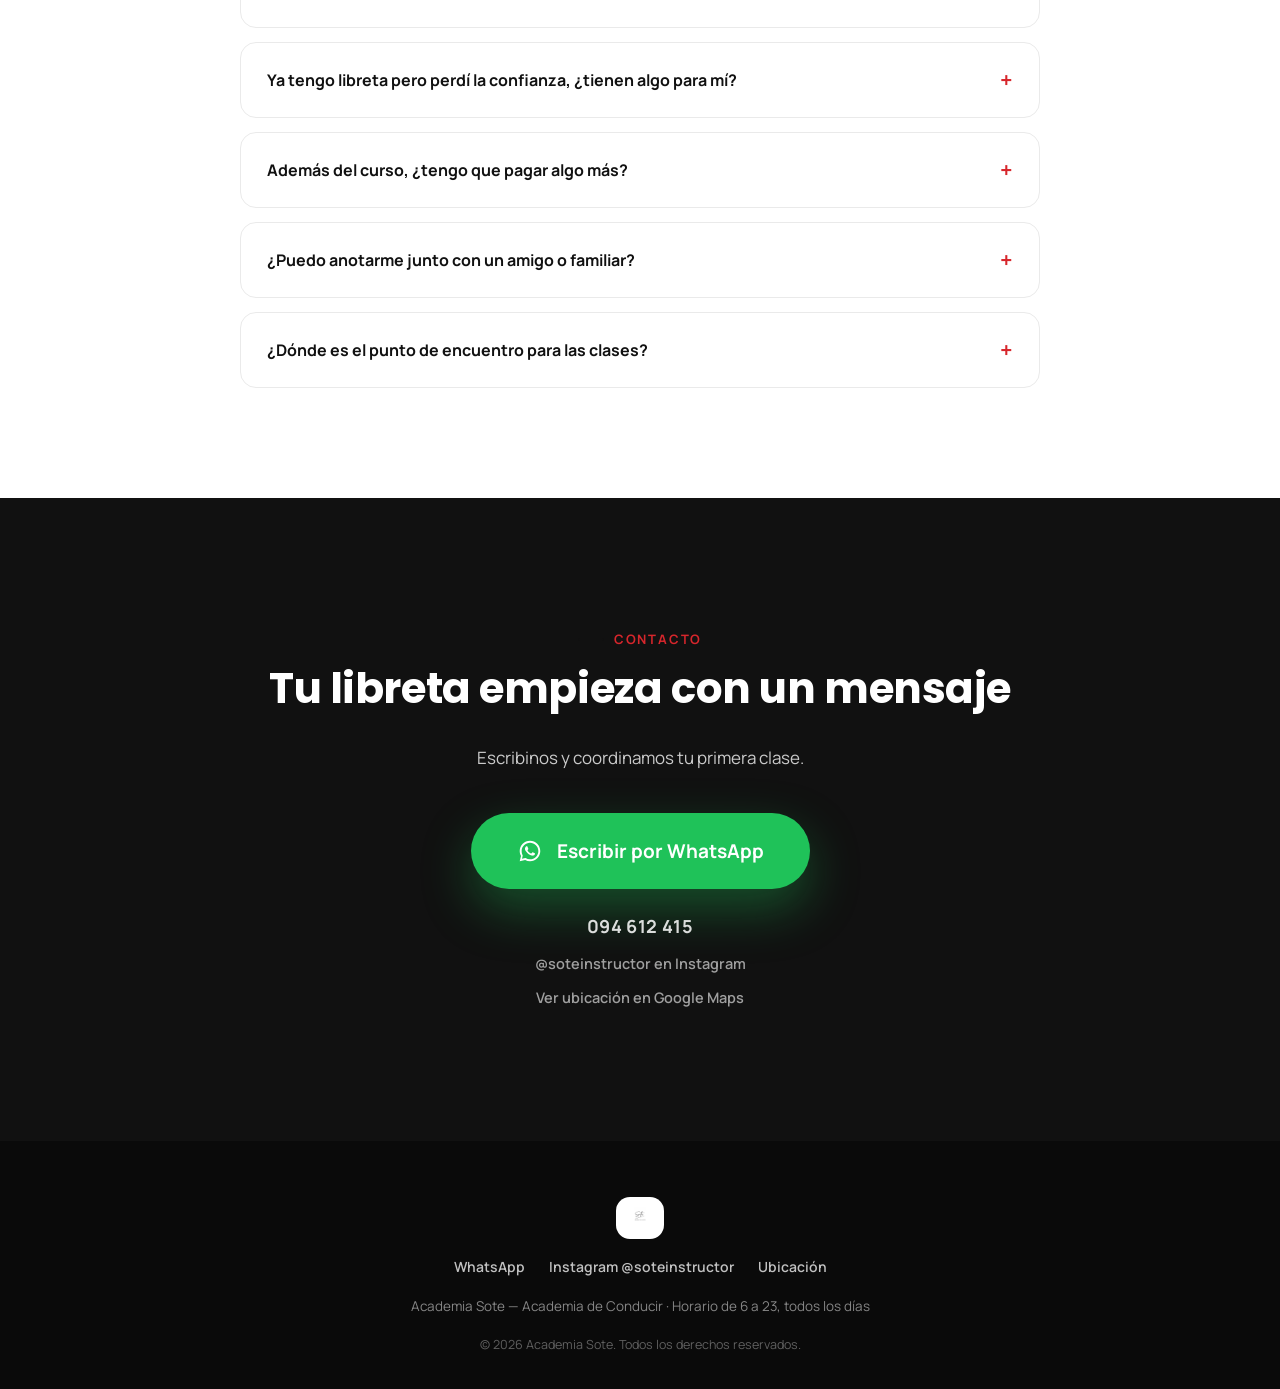
==== commit c147bfa5: "Add files via upload" ====
--- a/index.html
+++ b/index.html
@@ -36,6 +36,8 @@
       <a href="#precios" class="nav-link">Cursos y precios</a>
       <a href="#vehiculo" class="nav-link">Vehículo</a>
       <a href="#galeria" class="nav-link">Galería</a>
+      <a href="#resenas" class="nav-link">Reseñas</a>
+      <a href="#ubicacion" class="nav-link">Ubicación</a>
       <a href="#manual" class="nav-link">Manual</a>
       <a href="#simulacro" class="nav-link">Simulacro teórico</a>
       <a href="#faq" class="nav-link">FAQ</a>
@@ -163,7 +165,7 @@
         </div>
         <div class="price-card reveal delay-2">
           <h3>Paquete 10 horas</h3>
-          <span class="amount">$8.700</span>
+          <span class="amount">$8.600</span>
           <p class="tag">Clases sueltas</p>
         </div>
         <div class="price-card reveal delay-3">
@@ -245,40 +247,87 @@
 
       <div class="gallery-grid">
         <button class="gallery-item reveal delay-1" data-img="assets/images/alumno_01.jpg">
-          <img src="assets/images/alumno_01.jpg" alt="Alumno aprobó su examen práctico de manejo">
+          <img src="assets/images/alumno_01.jpg" alt="Alumna aprobó su examen práctico de manejo">
           <span class="gallery-overlay">Ver</span>
           <span class="gallery-badge">Aprobado</span>
         </button>
         <button class="gallery-item reveal delay-2" data-img="assets/images/alumno_02.jpg">
-          <img src="assets/images/alumno_02.jpg" alt="Alumna aprobó su examen práctico de manejo">
+          <img src="assets/images/alumno_02.jpg" alt="Alumno aprobó su examen práctico de manejo">
           <span class="gallery-overlay">Ver</span>
           <span class="gallery-badge">Aprobado</span>
         </button>
         <button class="gallery-item reveal delay-3" data-img="assets/images/alumno_03.jpg">
-          <img src="assets/images/alumno_03.jpg" alt="Alumno aprobó su examen práctico de manejo">
+          <img src="assets/images/alumno_03.jpg" alt="Alumna aprobó su examen práctico de manejo">
           <span class="gallery-overlay">Ver</span>
           <span class="gallery-badge">Aprobado</span>
         </button>
         <button class="gallery-item reveal delay-1" data-img="assets/images/alumno_04.jpg">
-          <img src="assets/images/alumno_04.jpg" alt="Alumna aprobó su examen práctico de manejo">
-          <span class="gallery-overlay">Ver</span>
-          <span class="gallery-badge">Aprobado</span>
-        </button>
-        <button class="gallery-item reveal delay-2" data-img="assets/images/alumno_05.jpg">
-          <img src="assets/images/alumno_05.jpg" alt="Alumna aprobó su examen práctico de manejo">
-          <span class="gallery-overlay">Ver</span>
-          <span class="gallery-badge">Aprobado</span>
-        </button>
-        <button class="gallery-item reveal delay-3" data-img="assets/images/alumno_06.jpg">
+          <img src="assets/images/alumno_04.jpg" alt="Alumno aprobó su examen práctico de manejo">
+          <span class="gallery-overlay">Ver</span>
+          <span class="gallery-badge">Aprobado</span>
+        </button>
+        <button class="gallery-item reveal delay-2" data-img="assets/images/alumno_06.jpg">
           <img src="assets/images/alumno_06.jpg" alt="Alumno aprobó su examen práctico de manejo">
           <span class="gallery-overlay">Ver</span>
           <span class="gallery-badge">Aprobado</span>
         </button>
-        <button class="gallery-item reveal delay-1" data-img="assets/images/alumno_07.jpg">
+        <button class="gallery-item reveal delay-3" data-img="assets/images/alumno_07.jpg">
           <img src="assets/images/alumno_07.jpg" alt="Alumna aprobó su examen práctico de manejo">
           <span class="gallery-overlay">Ver</span>
           <span class="gallery-badge">Aprobado</span>
         </button>
+        <button class="gallery-item reveal delay-1" data-img="assets/images/alumno_08.jpg">
+          <img src="assets/images/alumno_08.jpg" alt="Alumna aprobó su examen práctico de manejo">
+          <span class="gallery-overlay">Ver</span>
+          <span class="gallery-badge">Aprobado</span>
+        </button>
+        <button class="gallery-item reveal delay-2" data-img="assets/images/alumno_09.jpg">
+          <img src="assets/images/alumno_09.jpg" alt="Alumna aprobó su examen práctico de manejo">
+          <span class="gallery-overlay">Ver</span>
+          <span class="gallery-badge">Aprobado</span>
+        </button>
+        <button class="gallery-item reveal delay-3" data-img="assets/images/alumno_10.jpg">
+          <img src="assets/images/alumno_10.jpg" alt="Alumno aprobó su examen práctico de manejo">
+          <span class="gallery-overlay">Ver</span>
+          <span class="gallery-badge">Aprobado</span>
+        </button>
+        <button class="gallery-item reveal delay-1" data-img="assets/images/alumno_11.jpg">
+          <img src="assets/images/alumno_11.jpg" alt="Alumno aprobó su examen práctico de manejo">
+          <span class="gallery-overlay">Ver</span>
+          <span class="gallery-badge">Aprobado</span>
+        </button>
+        <button class="gallery-item reveal delay-2" data-img="assets/images/alumno_12.jpg">
+          <img src="assets/images/alumno_12.jpg" alt="Alumno aprobó su examen práctico de manejo">
+          <span class="gallery-overlay">Ver</span>
+          <span class="gallery-badge">Aprobado</span>
+        </button>
+        <button class="gallery-item reveal delay-3" data-img="assets/images/alumno_13.jpg">
+          <img src="assets/images/alumno_13.jpg" alt="Alumna aprobó su examen práctico de manejo">
+          <span class="gallery-overlay">Ver</span>
+          <span class="gallery-badge">Aprobado</span>
+        </button>
+        <button class="gallery-item reveal delay-1" data-img="assets/images/alumno_14.jpg">
+          <img src="assets/images/alumno_14.jpg" alt="Alumno aprobó su examen práctico de manejo">
+          <span class="gallery-overlay">Ver</span>
+          <span class="gallery-badge">Aprobado</span>
+        </button>
+        <button class="gallery-item reveal delay-2" data-img="assets/images/alumno_15.jpg">
+          <img src="assets/images/alumno_15.jpg" alt="Alumna aprobó su examen práctico de manejo">
+          <span class="gallery-overlay">Ver</span>
+          <span class="gallery-badge">Aprobado</span>
+        </button>
+      </div>
+
+      <!-- CTA: álbum completo en Google Drive -->
+      <div class="gallery-cta reveal">
+        <div class="gallery-cta-icon">
+          <img src="assets/icons/gallery.svg" alt="">
+        </div>
+        <div class="gallery-cta-text">
+          <h3>Mirá el álbum completo de alumnos aprobados</h3>
+          <p>Sumamos nuevas fotos todas las semanas. Encontrá el álbum entero en nuestro Google Drive.</p>
+        </div>
+        <a href="https://drive.google.com/drive/folders/1dp9KYOs2YtxoBM0UihM-OhGJIpUek5C_?usp=sharing" target="_blank" rel="noopener" class="btn btn-primary">Ver álbum en Drive</a>
       </div>
     </div>
   </section>
@@ -290,6 +339,274 @@
     <img src="" alt="" id="lightboxImg">
     <button class="lightbox-next" id="lightboxNext" aria-label="Siguiente">&#8250;</button>
   </div>
+
+  <!-- ===================== RESEÑAS ===================== -->
+  <section class="reviews" id="resenas">
+    <div class="container">
+      <div class="section-head reveal center">
+        <p class="eyebrow">Reseñas</p>
+        <h2 class="section-title">Lo que dicen nuestros alumnos en Google</h2>
+      </div>
+
+      <div class="reviews-summary reveal">
+        <div class="stars">
+          <img src="assets/icons/star.svg" alt=""><img src="assets/icons/star.svg" alt=""><img src="assets/icons/star.svg" alt=""><img src="assets/icons/star.svg" alt=""><img src="assets/icons/star.svg" alt="">
+        </div>
+        <strong>5.0</strong>
+        <span>· más de 20 reseñas en Google</span>
+      </div>
+
+      <div class="reviews-track reveal delay-1">
+        <div class="review-card">
+          <div class="review-top">
+            <div class="review-avatar">DS</div>
+            <div>
+              <div class="review-name">DoDo Sparks</div>
+              <div class="review-meta">2 opiniones · Hace 2 años</div>
+            </div>
+          </div>
+          <div class="review-stars"><img src="assets/icons/star.svg" alt=""><img src="assets/icons/star.svg" alt=""><img src="assets/icons/star.svg" alt=""><img src="assets/icons/star.svg" alt=""><img src="assets/icons/star.svg" alt=""></div>
+          <p class="review-text">Buenas clases con excelente atención y actitud a la hora de enseñar. Horarios dispuestos a ajustarse a la situación de cada uno y una efectividad de primera! Un genio!</p>
+        </div>
+        <div class="review-card">
+          <div class="review-top">
+            <div class="review-avatar">SL</div>
+            <div>
+              <div class="review-name">Silva Lago</div>
+              <div class="review-meta">1 opinión · Hace 7 meses</div>
+            </div>
+          </div>
+          <div class="review-stars"><img src="assets/icons/star.svg" alt=""><img src="assets/icons/star.svg" alt=""><img src="assets/icons/star.svg" alt=""><img src="assets/icons/star.svg" alt=""><img src="assets/icons/star.svg" alt=""></div>
+          <p class="review-text">Excelente profe, super recomiendo, me ayudó pila a manejar sin estrés y tranquila, ¡es un crack!</p>
+        </div>
+        <div class="review-card">
+          <div class="review-top">
+            <div class="review-avatar">SG</div>
+            <div>
+              <div class="review-name">Shirley Galvez</div>
+              <div class="review-meta">1 opinión · Hace un año</div>
+            </div>
+          </div>
+          <div class="review-stars"><img src="assets/icons/star.svg" alt=""><img src="assets/icons/star.svg" alt=""><img src="assets/icons/star.svg" alt=""><img src="assets/icons/star.svg" alt=""><img src="assets/icons/star.svg" alt=""></div>
+          <p class="review-text">Excelente instructor. Fui sin experiencia alguna y con miedo. Y salí más segura y con libreta!</p>
+        </div>
+        <div class="review-card">
+          <div class="review-top">
+            <div class="review-avatar">FC</div>
+            <div>
+              <div class="review-name">Florencia Caraballo</div>
+              <div class="review-meta">2 opiniones · Hace un año</div>
+            </div>
+          </div>
+          <div class="review-stars"><img src="assets/icons/star.svg" alt=""><img src="assets/icons/star.svg" alt=""><img src="assets/icons/star.svg" alt=""><img src="assets/icons/star.svg" alt=""><img src="assets/icons/star.svg" alt=""></div>
+          <p class="review-text">Excelente servicio, dedicación, y paciencia a la hora de enseñar. Logré tener la confianza que no sabía que tendría a la hora de manejar. Saqué la libreta de primera y todas las clases con buena onda. Si quieren aprender bien y tener su libreta, es en Academia Sote.</p>
+        </div>
+        <div class="review-card">
+          <div class="review-top">
+            <div class="review-avatar">SI</div>
+            <div>
+              <div class="review-name">SoL Infante</div>
+              <div class="review-meta">2 opiniones · Hace 9 meses</div>
+            </div>
+          </div>
+          <div class="review-stars"><img src="assets/icons/star.svg" alt=""><img src="assets/icons/star.svg" alt=""><img src="assets/icons/star.svg" alt=""><img src="assets/icons/star.svg" alt=""><img src="assets/icons/star.svg" alt=""></div>
+          <p class="review-text">Recomiendo, por su paciencia y compromiso con su trabajo. Buscando transmitir herramientas y confianza.</p>
+        </div>
+        <div class="review-card">
+          <div class="review-top">
+            <div class="review-avatar">AE</div>
+            <div>
+              <div class="review-name">Ana Elisa Pérez</div>
+              <div class="review-meta">5 opiniones · Hace un año</div>
+            </div>
+          </div>
+          <div class="review-stars"><img src="assets/icons/star.svg" alt=""><img src="assets/icons/star.svg" alt=""><img src="assets/icons/star.svg" alt=""><img src="assets/icons/star.svg" alt=""><img src="assets/icons/star.svg" alt=""></div>
+          <p class="review-text">Excelente experiencia! Aprender a manejar de adulta fue un desafío que Daniel hizo posible a través de la confianza y tranquilidad que transmite en cada clase. Ojalá tod@s tengan una Academia Sote en su vida!</p>
+        </div>
+        <div class="review-card">
+          <div class="review-top">
+            <div class="review-avatar">AP</div>
+            <div>
+              <div class="review-name">Andrea Paola Piantieri</div>
+              <div class="review-meta">1 opinión · 6 fotos · Hace un año</div>
+            </div>
+          </div>
+          <div class="review-stars"><img src="assets/icons/star.svg" alt=""><img src="assets/icons/star.svg" alt=""><img src="assets/icons/star.svg" alt=""><img src="assets/icons/star.svg" alt=""><img src="assets/icons/star.svg" alt=""></div>
+          <p class="review-text">Excelente calidad y claridad a la hora de enseñar! Generando confianza en cada paso! Sin tocar un auto y con 37 años logré sacar la libreta con las clases básicas en Montevideo! Realmente superó mis expectativas! Gracias Academia Sote!</p>
+        </div>
+        <div class="review-card">
+          <div class="review-top">
+            <div class="review-avatar">IF</div>
+            <div>
+              <div class="review-name">Ignacio Furno</div>
+              <div class="review-meta">2 opiniones · Hace un año</div>
+            </div>
+          </div>
+          <div class="review-stars"><img src="assets/icons/star.svg" alt=""><img src="assets/icons/star.svg" alt=""><img src="assets/icons/star.svg" alt=""><img src="assets/icons/star.svg" alt=""><img src="assets/icons/star.svg" alt=""></div>
+          <p class="review-text">La verdad que Daniel es un verdadero maestro, explica bien, tiene una paciencia inconmensurable, siempre disponible para escuchar, corregir y practicar. Me alegro mucho de haberlo tenido como mi instructor.</p>
+        </div>
+        <div class="review-card">
+          <div class="review-top">
+            <div class="review-avatar">SV</div>
+            <div>
+              <div class="review-name">Santi Vocals</div>
+              <div class="review-meta">Local Guide · 13 opiniones · 5 fotos · Hace 2 años</div>
+            </div>
+          </div>
+          <div class="review-stars"><img src="assets/icons/star.svg" alt=""><img src="assets/icons/star.svg" alt=""><img src="assets/icons/star.svg" alt=""><img src="assets/icons/star.svg" alt=""><img src="assets/icons/star.svg" alt=""></div>
+          <p class="review-text">Tenía que renovar la libreta con examen teórico y práctico dado el tiempo de vencimiento de la misma y me recomendaron Academia Sote. Daniel es un capo, puntual, responsable y con paciencia. El costo de las clases es accesible y acorde.</p>
+        </div>
+        <div class="review-card">
+          <div class="review-top">
+            <div class="review-avatar">VF</div>
+            <div>
+              <div class="review-name">Valeria Ferreiros</div>
+              <div class="review-meta">2 opiniones · Hace un año</div>
+            </div>
+          </div>
+          <div class="review-stars"><img src="assets/icons/star.svg" alt=""><img src="assets/icons/star.svg" alt=""><img src="assets/icons/star.svg" alt=""><img src="assets/icons/star.svg" alt=""><img src="assets/icons/star.svg" alt=""></div>
+          <p class="review-text">Daniel un genio, buena onda y humano. Siempre con la palabra justa, bajando ansiedades y tomándose el tiempo necesario para poder explicar de forma adecuada. Sin dudas lo recomiendo, tremendo profesional!</p>
+        </div>
+        <div class="review-card">
+          <div class="review-top">
+            <div class="review-avatar">PP</div>
+            <div>
+              <div class="review-name">Pelu Peluca</div>
+              <div class="review-meta">3 opiniones · Hace 7 meses</div>
+            </div>
+          </div>
+          <div class="review-stars"><img src="assets/icons/star.svg" alt=""><img src="assets/icons/star.svg" alt=""><img src="assets/icons/star.svg" alt=""><img src="assets/icons/star.svg" alt=""><img src="assets/icons/star.svg" alt=""></div>
+          <p class="review-text">Tremendo profesor, una gran paciencia y capacidad de enseñar según lo que necesite el alumno.</p>
+        </div>
+        <div class="review-card">
+          <div class="review-top">
+            <div class="review-avatar">PB</div>
+            <div>
+              <div class="review-name">Paola Bentancor</div>
+              <div class="review-meta">Local Guide · 16 opiniones · 17 fotos · Hace 2 años</div>
+            </div>
+          </div>
+          <div class="review-stars"><img src="assets/icons/star.svg" alt=""><img src="assets/icons/star.svg" alt=""><img src="assets/icons/star.svg" alt=""><img src="assets/icons/star.svg" alt=""><img src="assets/icons/star.svg" alt=""></div>
+          <p class="review-text">Excelente academia, celeridad en dar fechas de clase, compromiso a la hora de darlas. Recomendable 100%.</p>
+        </div>
+        <div class="review-card">
+          <div class="review-top">
+            <div class="review-avatar">GC</div>
+            <div>
+              <div class="review-name">Gian Celentano</div>
+              <div class="review-meta">6 opiniones · 2 fotos · Hace 7 meses</div>
+            </div>
+          </div>
+          <div class="review-stars"><img src="assets/icons/star.svg" alt=""><img src="assets/icons/star.svg" alt=""><img src="assets/icons/star.svg" alt=""><img src="assets/icons/star.svg" alt=""><img src="assets/icons/star.svg" alt=""></div>
+          <p class="review-text">Más que excelente Daniel como instructor! Me resultó muy cómodo aprender a manejar con él. Es tremendo instructor de manejo, lo recomiendo a cualquier persona que quiera empezar a tomar clases y conseguir la libreta. Saqué la libreta a la primera con este genio!</p>
+        </div>
+        <div class="review-card">
+          <div class="review-top">
+            <div class="review-avatar">CS</div>
+            <div>
+              <div class="review-name">Claudia Spósito Quintana</div>
+              <div class="review-meta">2 opiniones · Hace 9 meses</div>
+            </div>
+          </div>
+          <div class="review-stars"><img src="assets/icons/star.svg" alt=""><img src="assets/icons/star.svg" alt=""><img src="assets/icons/star.svg" alt=""><img src="assets/icons/star.svg" alt=""><img src="assets/icons/star.svg" alt=""></div>
+          <p class="review-text">Recomiendo mucho a Daniel! Sin saber nada sobre conducir, aprobé el examen a la primera. Me tuvo mucha paciencia en las clases y su forma de explicar es súper clara. Súper recomendado!</p>
+        </div>
+        <div class="review-card">
+          <div class="review-top">
+            <div class="review-avatar">LL</div>
+            <div>
+              <div class="review-name">Laura Lema</div>
+              <div class="review-meta">1 opinión · Hace un año</div>
+            </div>
+          </div>
+          <div class="review-stars"><img src="assets/icons/star.svg" alt=""><img src="assets/icons/star.svg" alt=""><img src="assets/icons/star.svg" alt=""><img src="assets/icons/star.svg" alt=""><img src="assets/icons/star.svg" alt=""></div>
+          <p class="review-text">Excelente profesor. Dedicado en la enseñanza con técnica, paciencia y tiempos adecuados al proceso. Muy respetuoso y claro en cada una de las indicaciones. El mejor profesor para superar una fobia al manejo (como fue mi caso) y no frustrarse en el intento.</p>
+        </div>
+        <div class="review-card">
+          <div class="review-top">
+            <div class="review-avatar">TM</div>
+            <div>
+              <div class="review-name">Thiago Minutti</div>
+              <div class="review-meta">2 opiniones · Hace 7 meses</div>
+            </div>
+          </div>
+          <div class="review-stars"><img src="assets/icons/star.svg" alt=""><img src="assets/icons/star.svg" alt=""><img src="assets/icons/star.svg" alt=""><img src="assets/icons/star.svg" alt=""><img src="assets/icons/star.svg" alt=""></div>
+          <p class="review-text">Me sentí muy cómodo en todo momento, Dani el instructor muy paciente, empático y buena gente. Diferente a algunos instructores que quizá no están tan atentos, siempre el 100% de atención hasta el mínimo detalle. Sin duda el mejor.</p>
+        </div>
+        <div class="review-card">
+          <div class="review-top">
+            <div class="review-avatar">XP</div>
+            <div>
+              <div class="review-name">Ximena P</div>
+              <div class="review-meta">3 opiniones · 8 fotos · Hace 9 meses</div>
+            </div>
+          </div>
+          <div class="review-stars"><img src="assets/icons/star.svg" alt=""><img src="assets/icons/star.svg" alt=""><img src="assets/icons/star.svg" alt=""><img src="assets/icons/star.svg" alt=""><img src="assets/icons/star.svg" alt=""></div>
+          <p class="review-text">Excelente instructor. Daniel me ayudó a vencer mi nerviosismo en la calle y poder sacar la libreta hace un mes. Excelente explicando y con una gran paciencia!</p>
+        </div>
+        <div class="review-card">
+          <div class="review-top">
+            <div class="review-avatar">AT</div>
+            <div>
+              <div class="review-name">Ana Techera</div>
+              <div class="review-meta">Local Guide · 20 opiniones · Hace 2 meses</div>
+            </div>
+          </div>
+          <div class="review-stars"><img src="assets/icons/star.svg" alt=""><img src="assets/icons/star.svg" alt=""><img src="assets/icons/star.svg" alt=""><img src="assets/icons/star.svg" alt=""><img src="assets/icons/star.svg" alt=""></div>
+          <p class="review-text">Súper recomendable para los que quieren sacar la libreta, Daniel tiene una paciencia infinita!</p>
+        </div>
+        <div class="review-card">
+          <div class="review-top">
+            <div class="review-avatar">TP</div>
+            <div>
+              <div class="review-name">Tania Pschepiurca</div>
+              <div class="review-meta">Local Guide · 11 opiniones · 12 fotos · Hace un año</div>
+            </div>
+          </div>
+          <div class="review-stars"><img src="assets/icons/star.svg" alt=""><img src="assets/icons/star.svg" alt=""><img src="assets/icons/star.svg" alt=""><img src="assets/icons/star.svg" alt=""><img src="assets/icons/star.svg" alt=""></div>
+          <p class="review-text">La verdad sumamente recomendable, se adapta a tus necesidades y horarios. Súper paciente y muy dedicado a explicar las cosas. Y lo que más me gustó es la confianza que transmite, y eso me dio a mí la confianza para sacar la libreta de primera. El mejor sin lugar a dudas.</p>
+        </div>
+        <div class="review-card">
+          <div class="review-top">
+            <div class="review-avatar">PI</div>
+            <div>
+              <div class="review-name">Plaza Inca</div>
+              <div class="review-meta">1 opinión · Hace 2 años</div>
+            </div>
+          </div>
+          <div class="review-stars"><img src="assets/icons/star.svg" alt=""><img src="assets/icons/star.svg" alt=""><img src="assets/icons/star.svg" alt=""><img src="assets/icons/star.svg" alt=""><img src="assets/icons/star.svg" alt=""></div>
+          <p class="review-text">Excelente desde el momento cero, nada que reprochar, orden lógico de las clases en función de las necesidades del alumno. Lo recomiendo como la mejor agencia de manejo del Uruguay.</p>
+        </div>
+      </div>
+
+      <div class="reviews-cta">
+        <a href="https://maps.app.goo.gl/xcobnQDs9LLCmK6W7?g_st=iw" target="_blank" rel="noopener" class="btn btn-outline-dark">Ver todas las reseñas en Google</a>
+      </div>
+    </div>
+  </section>
+
+  <!-- ===================== UBICACIÓN ===================== -->
+  <section class="location" id="ubicacion">
+    <div class="container location-inner">
+      <div class="location-content reveal">
+        <p class="eyebrow">Ubicación</p>
+        <h2 class="section-title">El punto de encuentro es siempre en Parque Batlle</h2>
+        <p class="section-text">
+          Todas las clases arrancan y terminan en Parque Batlle, frente al Estadio
+          Centenario. Es el punto de encuentro fijo para todos los alumnos, así que
+          coordiná tu llegada ahí. Mirá la ubicación exacta en Google Maps.
+        </p>
+        <ul class="check-list">
+          <li><img src="assets/icons/check.svg" alt=""><span>Punto de encuentro fijo: Parque Batlle</span></li>
+          <li><img src="assets/icons/check.svg" alt=""><span>Zona de prácticas amplia y segura</span></li>
+        </ul>
+        <a href="https://maps.app.goo.gl/xcobnQDs9LLCmK6W7?g_st=iw" target="_blank" rel="noopener" class="btn btn-primary">Cómo llegar</a>
+      </div>
+      <div class="location-map reveal delay-1">
+        <iframe src="https://www.google.com/maps?q=Parque+Batlle,+Montevideo,+Uruguay&output=embed" title="Ubicación Academia Sote — Punto de encuentro en Parque Batlle" loading="lazy" referrerpolicy="no-referrer-when-downgrade"></iframe>
+      </div>
+    </div>
+  </section>
 
   <!-- ===================== MANUAL DE CONDUCCIÓN ===================== -->
   <section class="manual" id="manual">
@@ -367,6 +684,10 @@
           <button class="accordion-trigger"><span>¿Puedo anotarme junto con un amigo o familiar?</span><span class="accordion-icon">+</span></button>
           <div class="accordion-panel"><p>Sí, consultá por el Paquete Amigo ingresando más de dos personas juntas.</p></div>
         </div>
+        <div class="accordion-item reveal">
+          <button class="accordion-trigger"><span>¿Dónde es el punto de encuentro para las clases?</span><span class="accordion-icon">+</span></button>
+          <div class="accordion-panel"><p>El punto de encuentro es siempre en Parque Batlle, frente al Estadio Centenario. Todas las clases arrancan y terminan ahí.</p></div>
+        </div>
       </div>
     </div>
   </section>
@@ -385,6 +706,7 @@
 
       <a href="tel:+59894612415" class="contact-phone">094 612 415</a>
       <a href="https://instagram.com/soteinstructor" target="_blank" rel="noopener" class="contact-instagram">@soteinstructor en Instagram</a>
+      <a href="https://maps.app.goo.gl/xcobnQDs9LLCmK6W7?g_st=iw" target="_blank" rel="noopener" class="contact-instagram">Ver ubicación en Google Maps</a>
     </div>
   </section>
 
@@ -398,6 +720,7 @@
     <div class="footer-social">
       <a href="https://wa.me/59894612415" target="_blank" rel="noopener" aria-label="WhatsApp">WhatsApp</a>
       <a href="https://instagram.com/soteinstructor" target="_blank" rel="noopener" aria-label="Instagram">Instagram @soteinstructor</a>
+      <a href="https://maps.app.goo.gl/xcobnQDs9LLCmK6W7?g_st=iw" target="_blank" rel="noopener" aria-label="Ubicación">Ubicación</a>
     </div>
 
     <p class="footer-info">Academia Sote — Academia de Conducir · Horario de 6 a 23, todos los días</p>
--- a/styles.css
+++ b/styles.css
@@ -136,7 +136,7 @@
     linear-gradient(120deg, rgba(17,17,17,0.3), rgba(215,38,44,0.16));
 }
 .hero-content{ position:relative; z-index:1; padding-top:120px; max-width:760px; }
-.hero-logo{ height:78px; margin-bottom:22px; filter:brightness(0) invert(1); }
+.hero-logo{ height:58px; margin-bottom:22px; display:block; background:var(--white); padding:12px 20px; border-radius:16px; box-shadow:var(--shadow-md); }
 .hero-title{
   font-size:clamp(30px, 4.4vw, 50px); color:var(--white); line-height:1.14;
   letter-spacing:-0.01em; margin-bottom:18px;
@@ -296,6 +296,73 @@
 .lightbox-next{ right:26px; top:50%; transform:translateY(-50%); }
 
 /* =========================================================
+   GALERÍA — CTA VER MÁS FOTOS EN DRIVE
+   ========================================================= */
+.gallery-cta{
+  display:flex; align-items:center; gap:32px; margin-top:40px;
+  background:var(--ink); border-radius:var(--radius-lg); padding:36px 44px; color:var(--white);
+  flex-wrap:wrap;
+}
+.gallery-cta-icon{
+  flex-shrink:0; width:78px; height:78px; border-radius:50%;
+  background:rgba(255,255,255,0.08); display:flex; align-items:center; justify-content:center;
+}
+.gallery-cta-icon img{ width:36px; height:36px; filter:invert(1); }
+.gallery-cta-text{ flex:1; min-width:220px; }
+.gallery-cta-text h3{ color:var(--white); font-size:20px; margin-bottom:6px; }
+.gallery-cta-text p{ color:rgba(255,255,255,0.72); font-size:14.5px; margin:0; }
+.gallery-cta .btn{ flex-shrink:0; }
+
+/* =========================================================
+   RESEÑAS
+   ========================================================= */
+.reviews{ padding:110px 0; background:var(--gray-50); overflow:hidden; }
+.reviews-summary{
+  display:flex; align-items:center; justify-content:center; gap:10px;
+  margin:-6px 0 40px; flex-wrap:wrap;
+}
+.reviews-summary .stars{ display:flex; gap:2px; }
+.reviews-summary .stars img{ width:20px; height:20px; }
+.reviews-summary strong{ font-family:'Poppins',sans-serif; font-size:18px; }
+.reviews-summary span{ color:var(--ink-soft); font-size:14.5px; }
+.reviews-track{
+  display:flex; gap:20px; overflow-x:auto; padding:6px 4px 26px;
+  scroll-snap-type:x proximity; -webkit-overflow-scrolling:touch;
+}
+.reviews-track::-webkit-scrollbar{ height:8px; }
+.reviews-track::-webkit-scrollbar-thumb{ background:var(--gray-300); border-radius:8px; }
+.review-card{
+  scroll-snap-align:start; flex:0 0 320px; background:var(--white); border:1px solid var(--gray-100);
+  border-radius:var(--radius-md); padding:26px 24px; box-shadow:var(--shadow-sm);
+  display:flex; flex-direction:column; gap:12px;
+}
+.review-top{ display:flex; align-items:center; gap:12px; }
+.review-avatar{
+  width:44px; height:44px; border-radius:50%; background:var(--ink); color:var(--white);
+  display:flex; align-items:center; justify-content:center; font-weight:700; font-size:16px;
+  flex-shrink:0; font-family:'Poppins',sans-serif;
+}
+.review-name{ font-weight:700; font-size:14.5px; color:var(--ink); line-height:1.25; }
+.review-meta{ font-size:12px; color:var(--ink-soft); }
+.review-stars{ display:flex; gap:2px; }
+.review-stars img{ width:15px; height:15px; }
+.review-text{ font-size:14px; color:var(--ink-soft); line-height:1.55; flex:1; }
+.reviews-cta{ text-align:center; margin-top:8px; }
+
+/* =========================================================
+   UBICACIÓN
+   ========================================================= */
+.location{ padding:100px 0; background:var(--gray-50); }
+.location-inner{ display:grid; grid-template-columns:1fr 1fr; gap:44px; align-items:center; }
+.location-content ul.check-list{ margin-top:20px; }
+.location-map{
+  border-radius:var(--radius-lg); overflow:hidden; box-shadow:var(--shadow-md);
+  aspect-ratio:4/3.2; background:var(--white);
+}
+.location-map iframe{ width:100%; height:100%; border:0; display:block; }
+.location-content .btn{ margin-top:24px; }
+
+/* =========================================================
    MANUAL DE CONDUCCIÓN
    ========================================================= */
 .manual{ padding:100px 0; }
@@ -367,7 +434,7 @@
    ========================================================= */
 .footer{ background:#0A0A0A; padding:56px 0 34px; }
 .footer-inner{ display:flex; flex-direction:column; align-items:center; text-align:center; gap:16px; }
-.footer-logo{ height:54px; filter:brightness(0) invert(1); }
+.footer-logo{ height:42px; display:block; background:var(--white); padding:10px 18px; border-radius:14px; }
 .footer-social{ display:flex; gap:24px; flex-wrap:wrap; justify-content:center; }
 .footer-social a{ color:rgba(255,255,255,0.75); font-weight:600; font-size:14px; }
 .footer-social a:hover{ color:var(--white); }
@@ -432,13 +499,16 @@
   .vehicle-grid{ grid-template-columns:1fr; }
   .gallery-grid{ grid-template-columns:repeat(2,1fr); }
   .manual-inner{ flex-direction:column; text-align:center; padding:40px; }
+  .location-inner{ grid-template-columns:1fr; }
 }
 
 @media (max-width:760px){
   .hero-content{ padding-top:90px; }
-  .features, .pricing, .vehicle, .gallery, .manual, .quiz, .faq{ padding:70px 0; }
+  .features, .pricing, .vehicle, .gallery, .manual, .quiz, .faq, .location{ padding:70px 0; }
   .schedule-inner{ flex-direction:column; text-align:center; }
   .quiz-frame-wrap iframe{ height:1000px; }
+  .gallery-cta{ flex-direction:column; text-align:center; padding:32px 26px; }
+  .review-card{ flex-basis:270px; }
 }
 
 @media (max-width:600px){
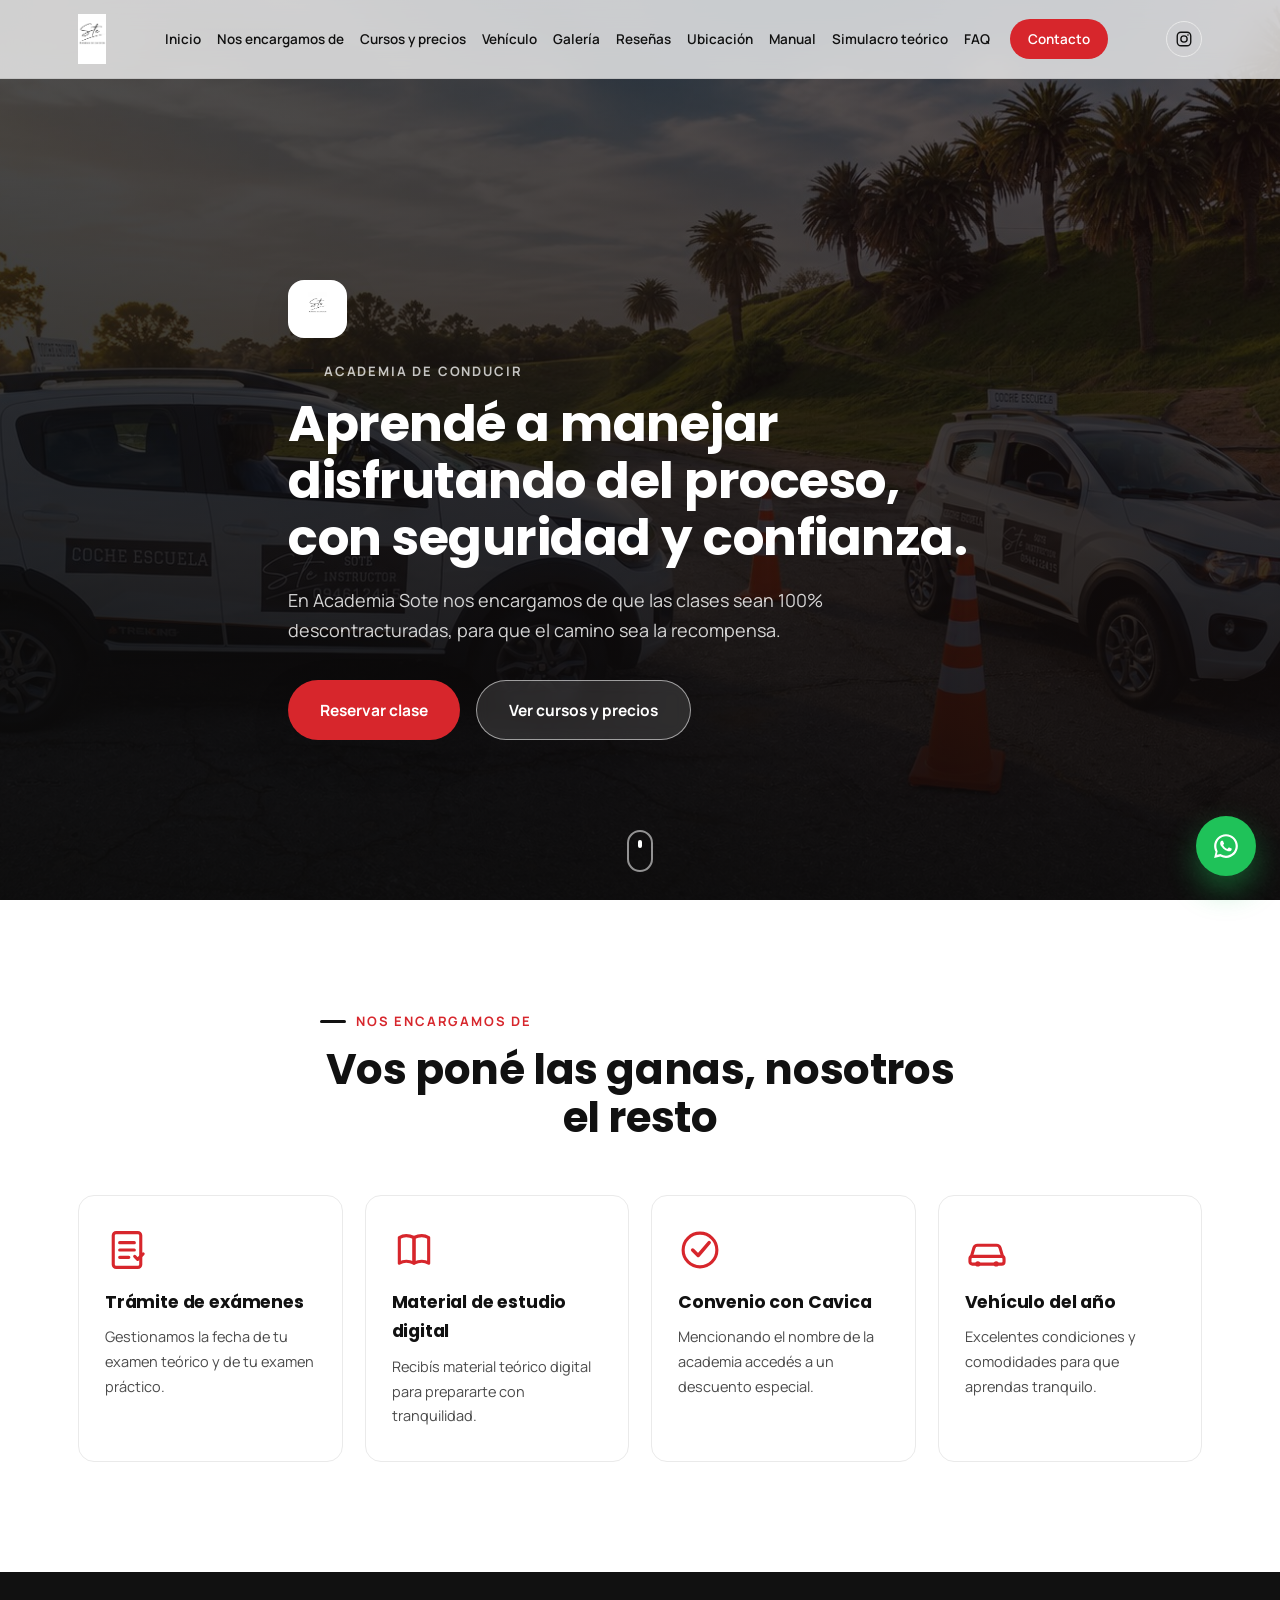
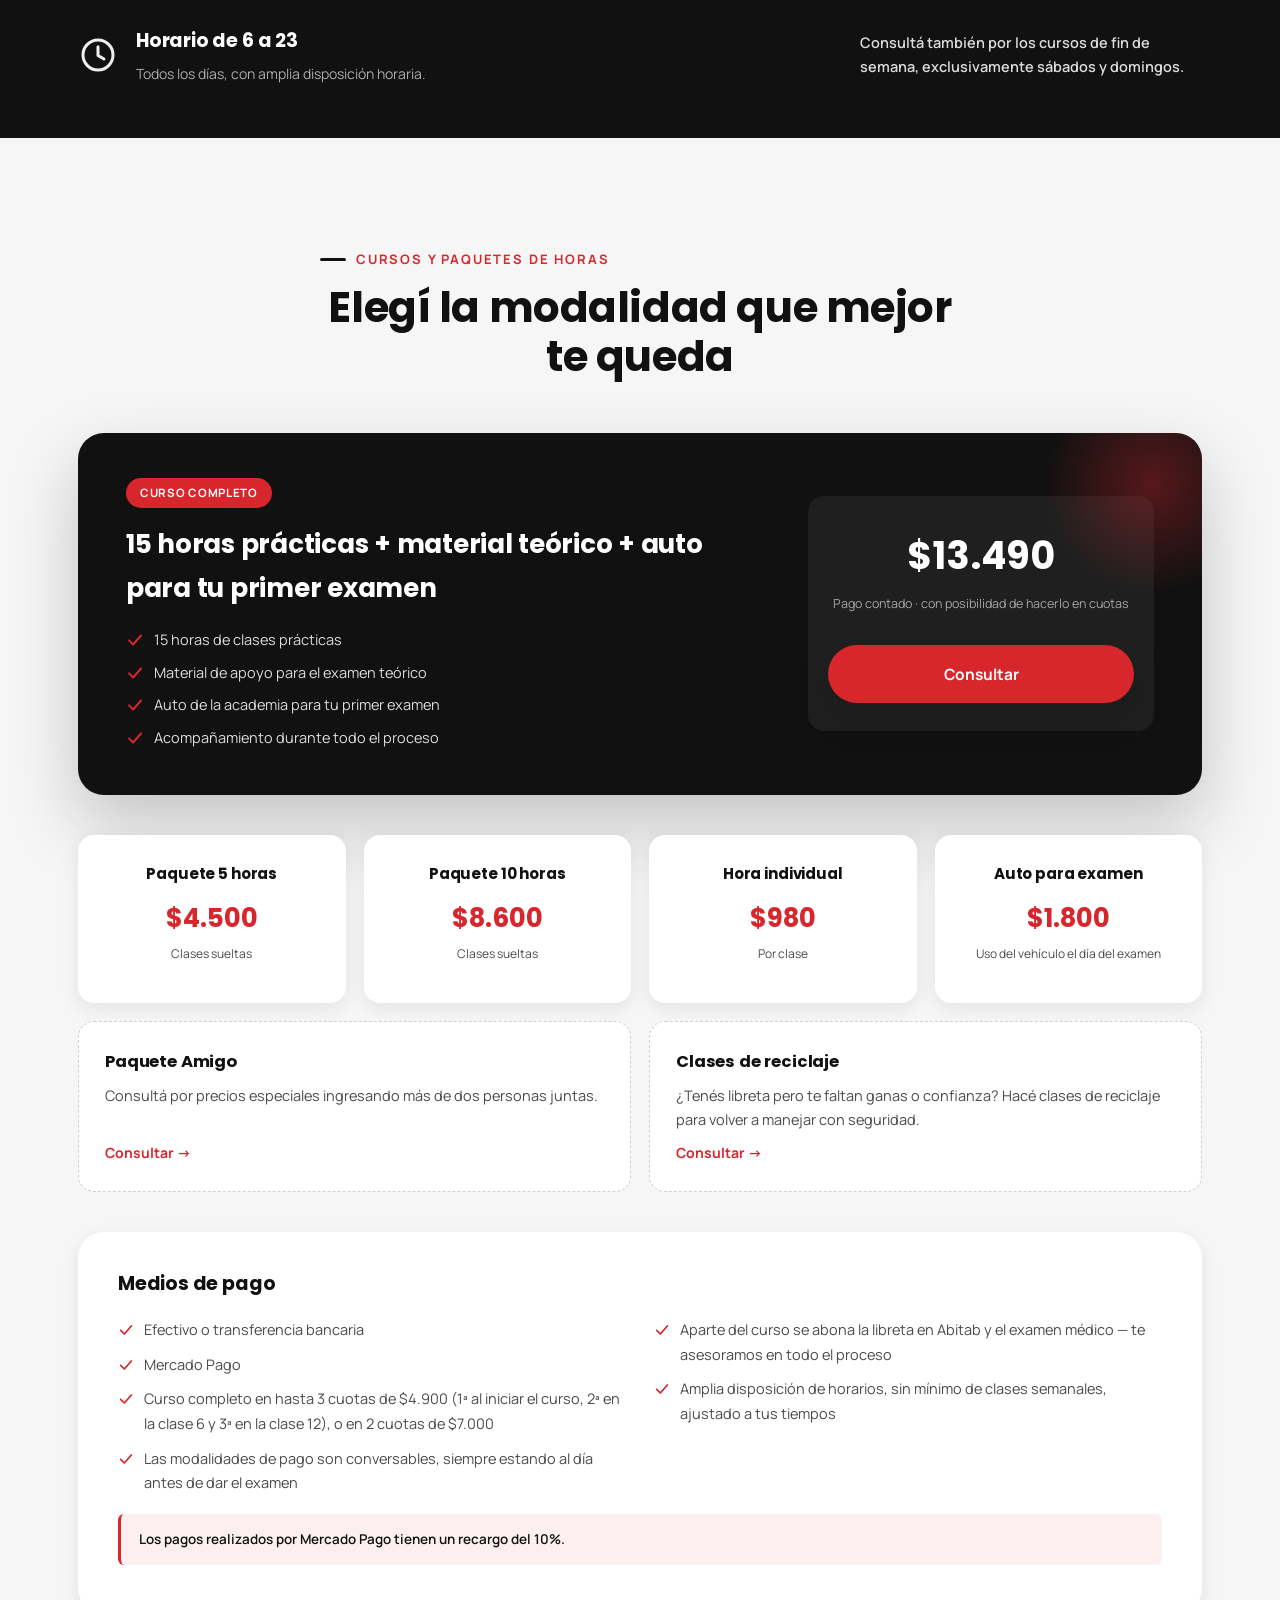
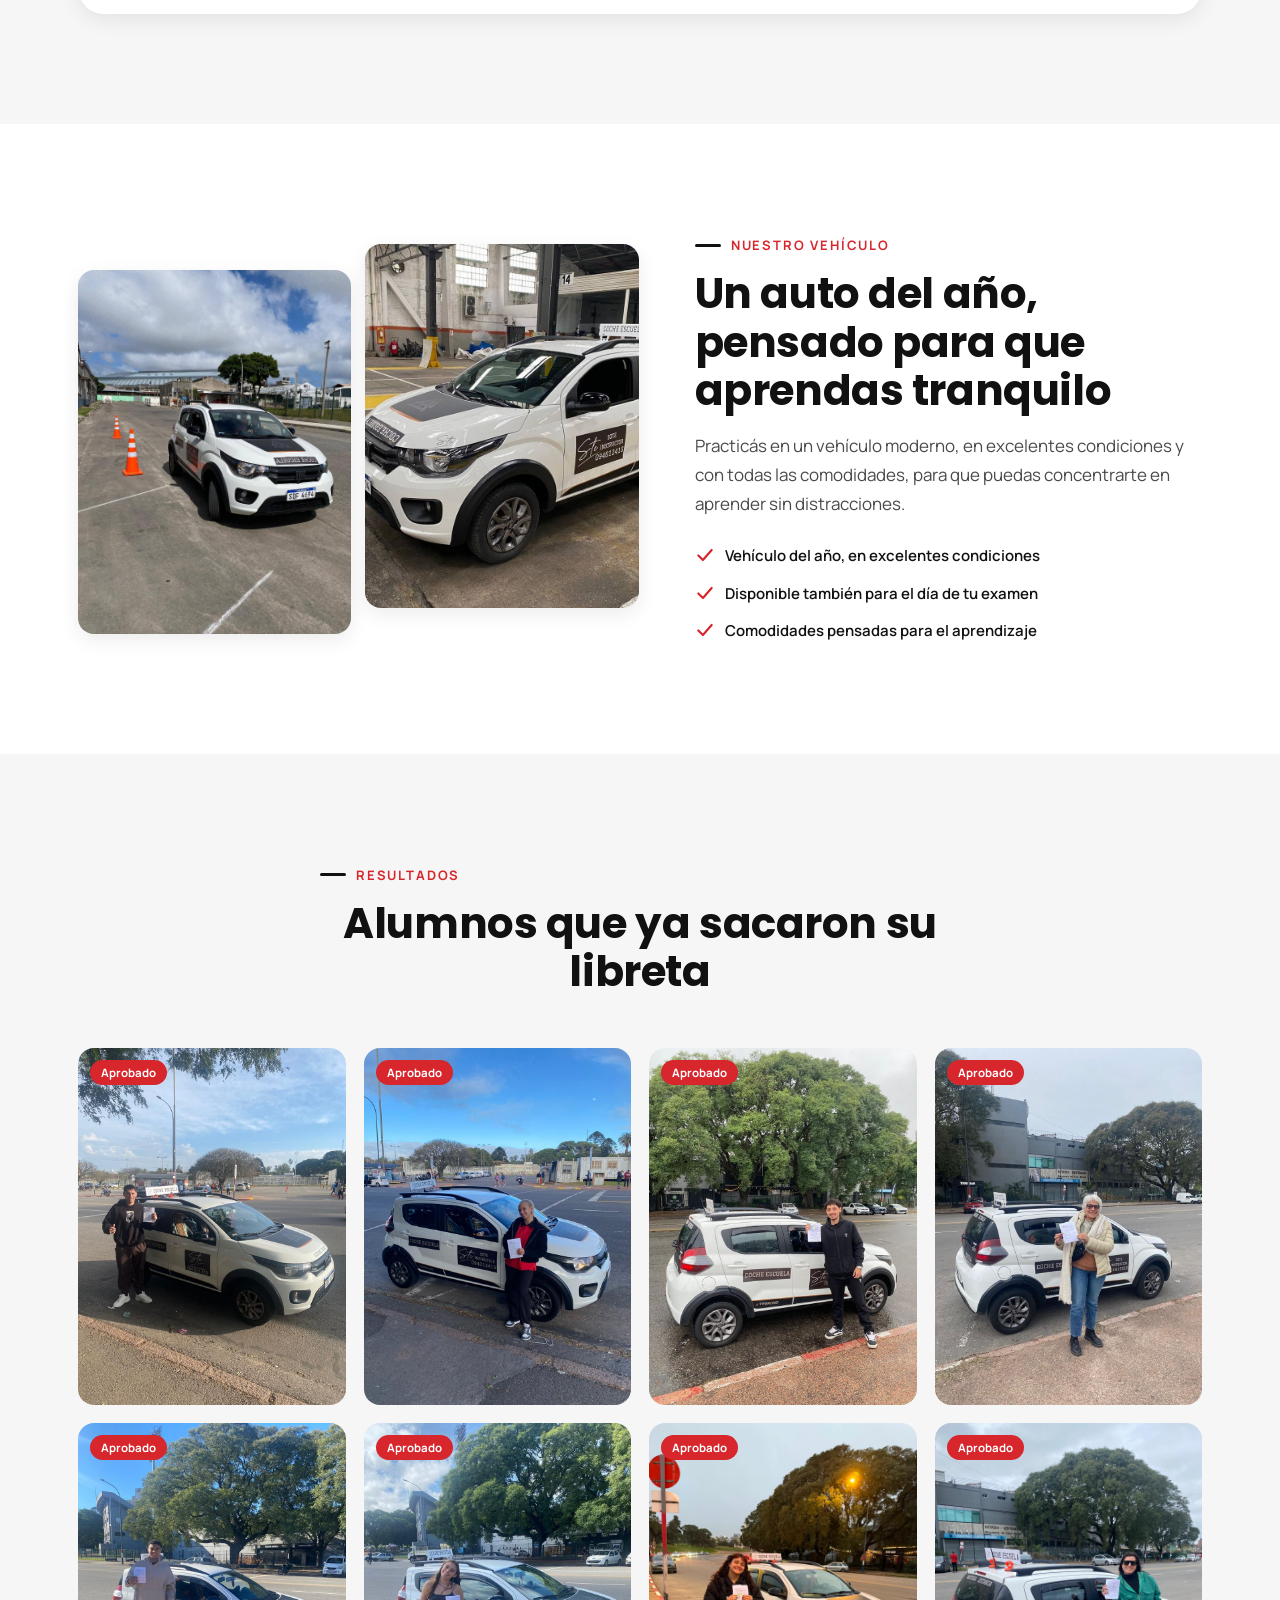
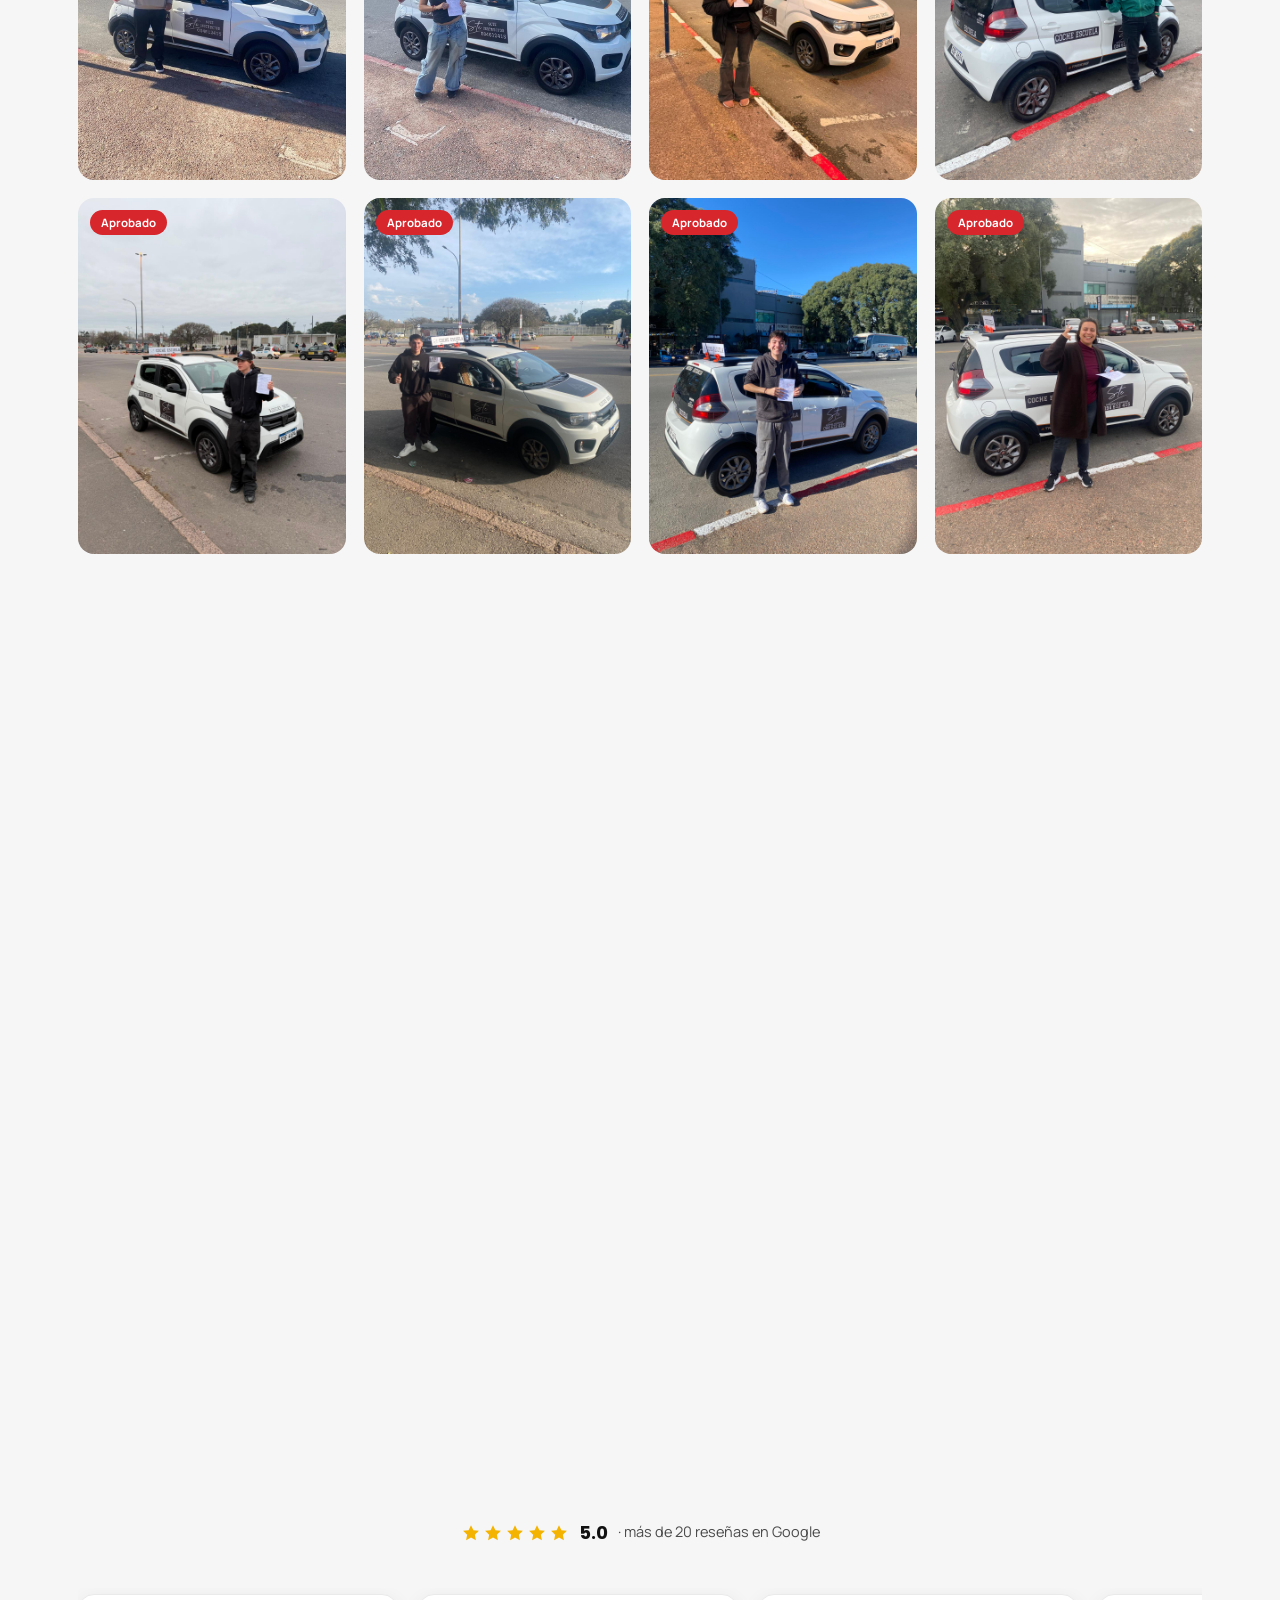
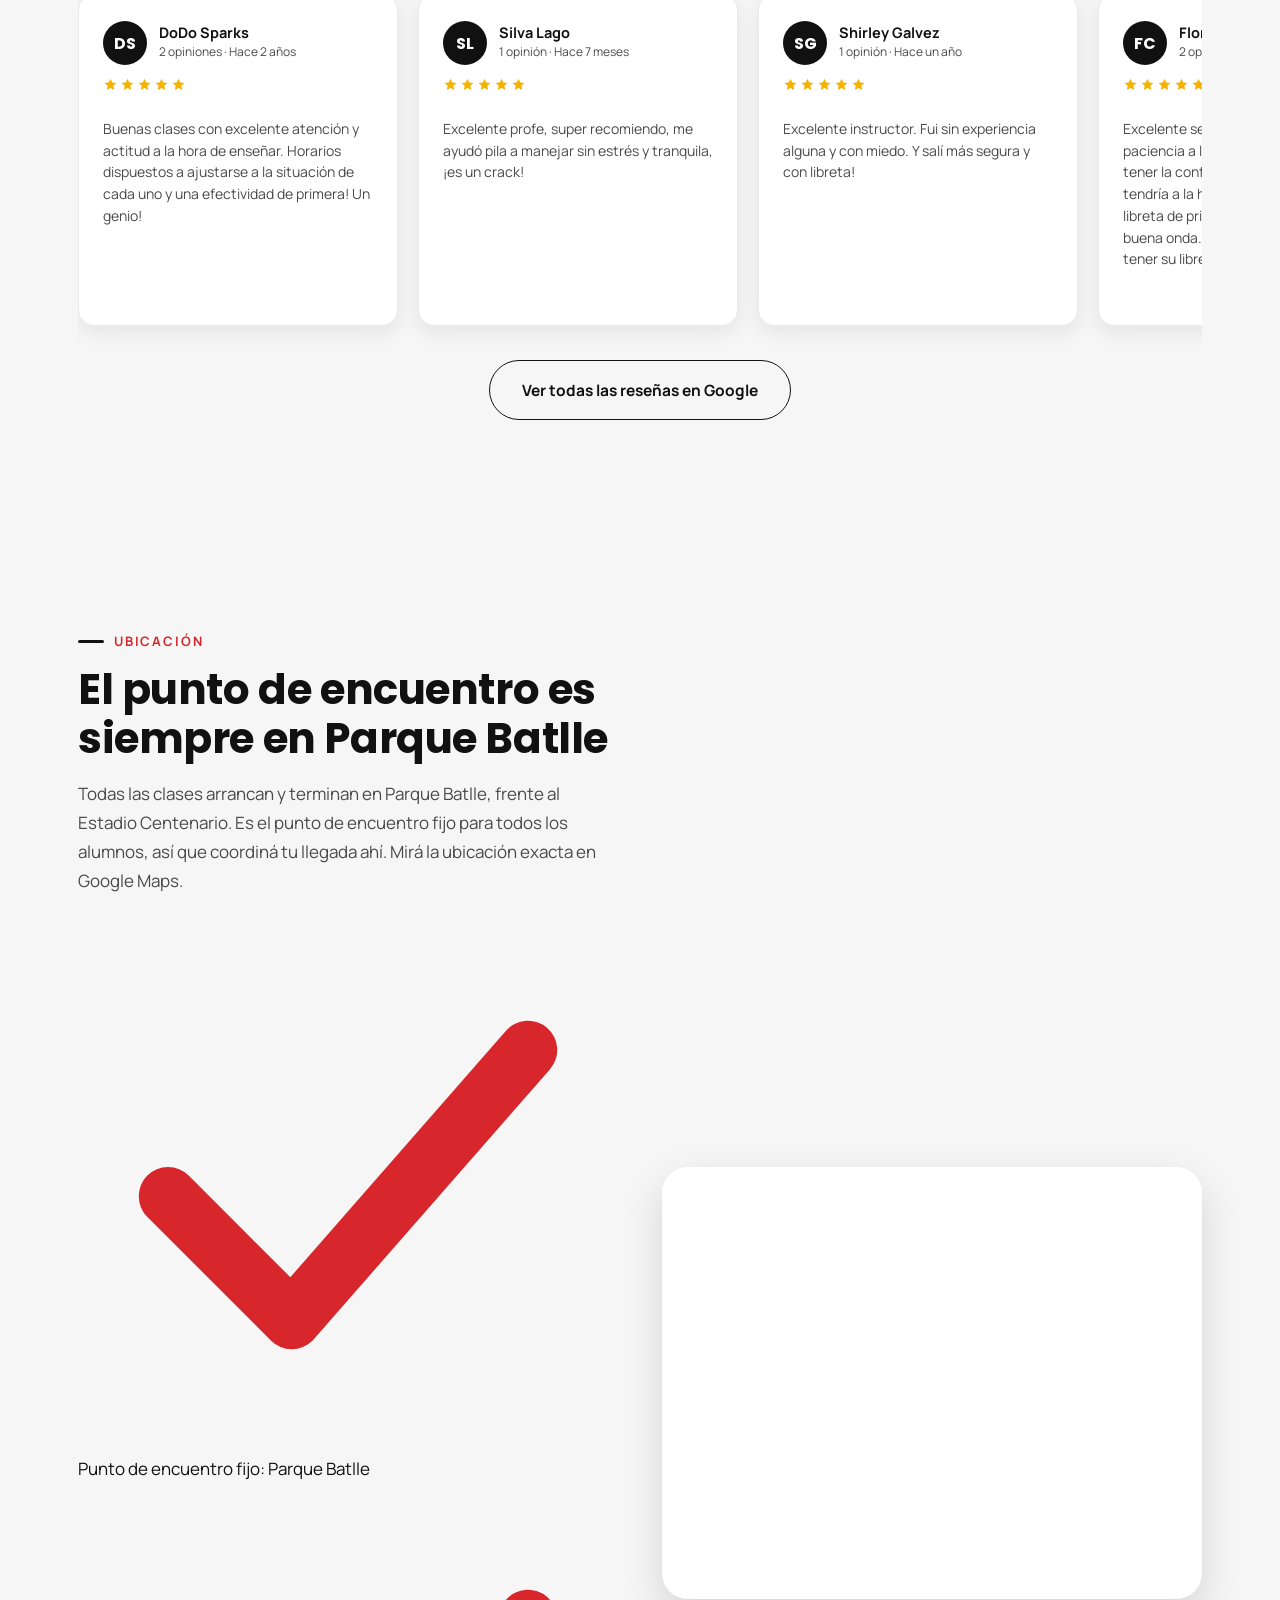
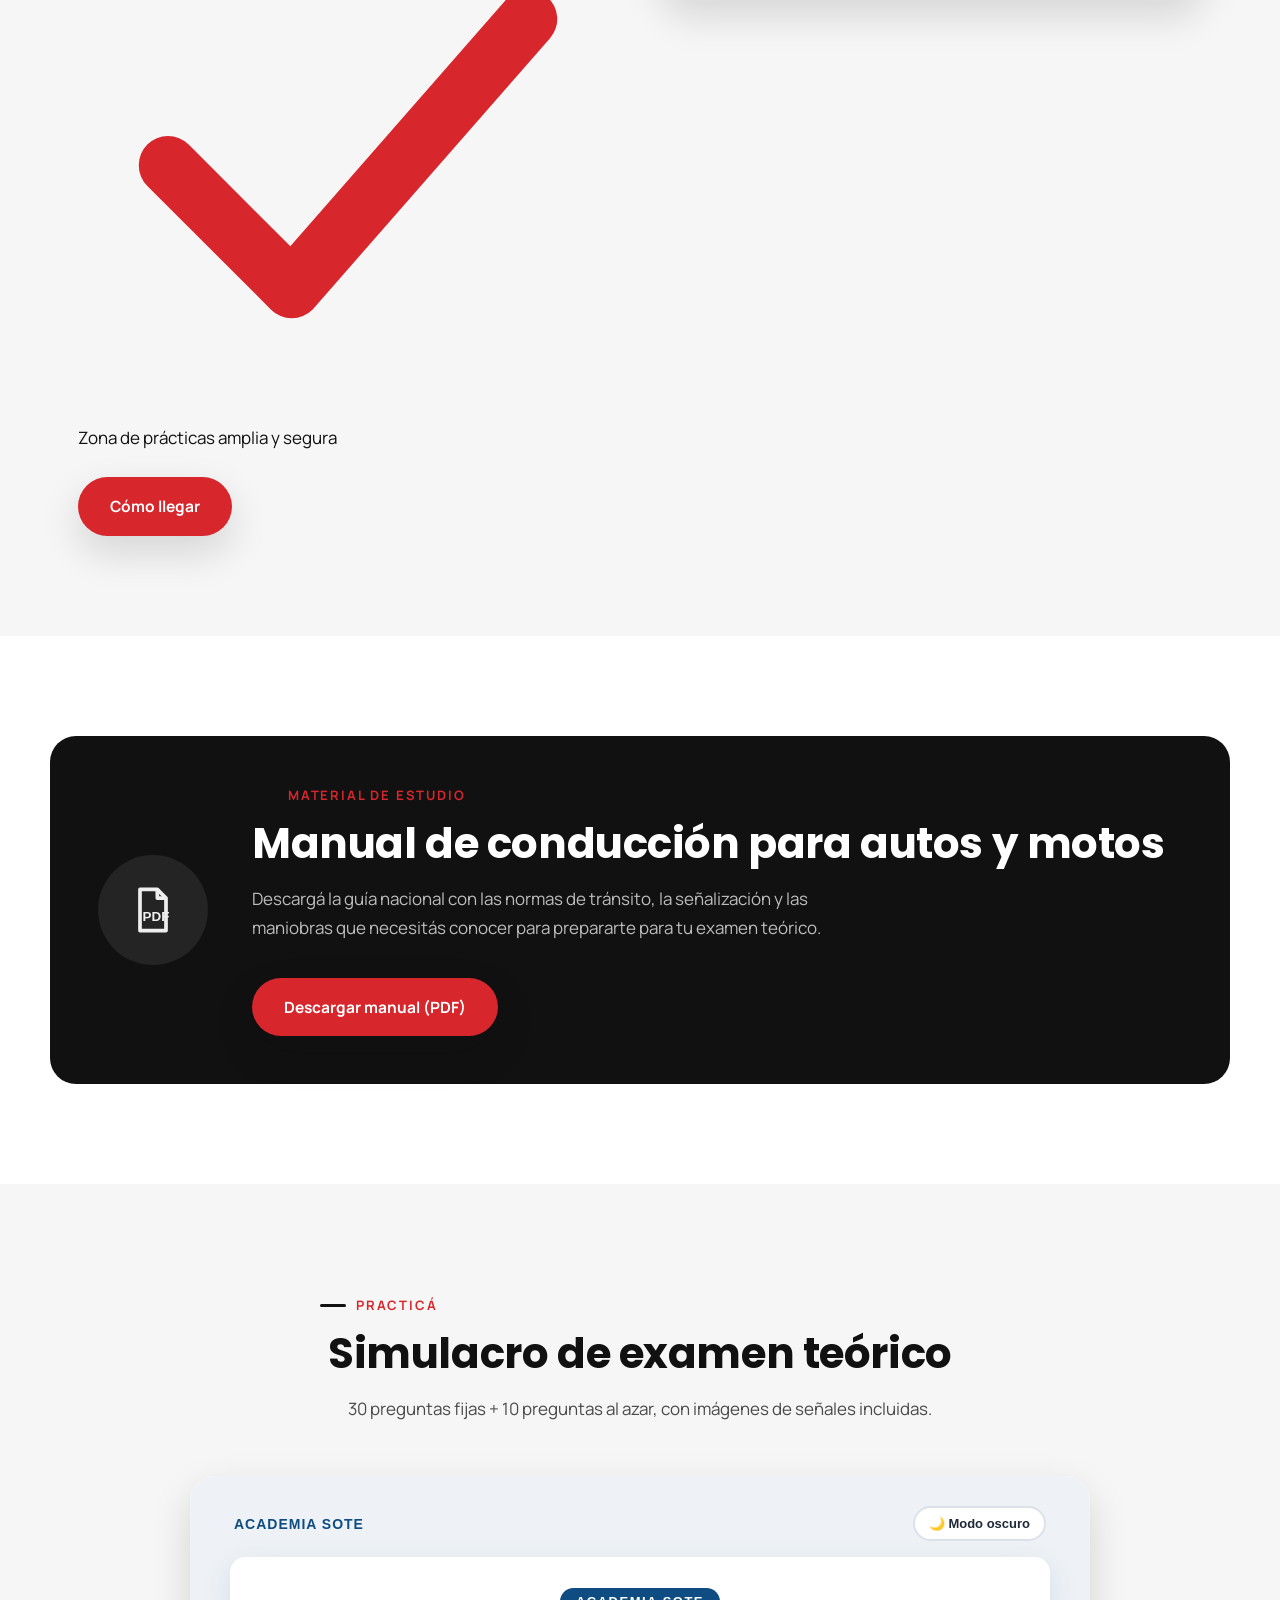
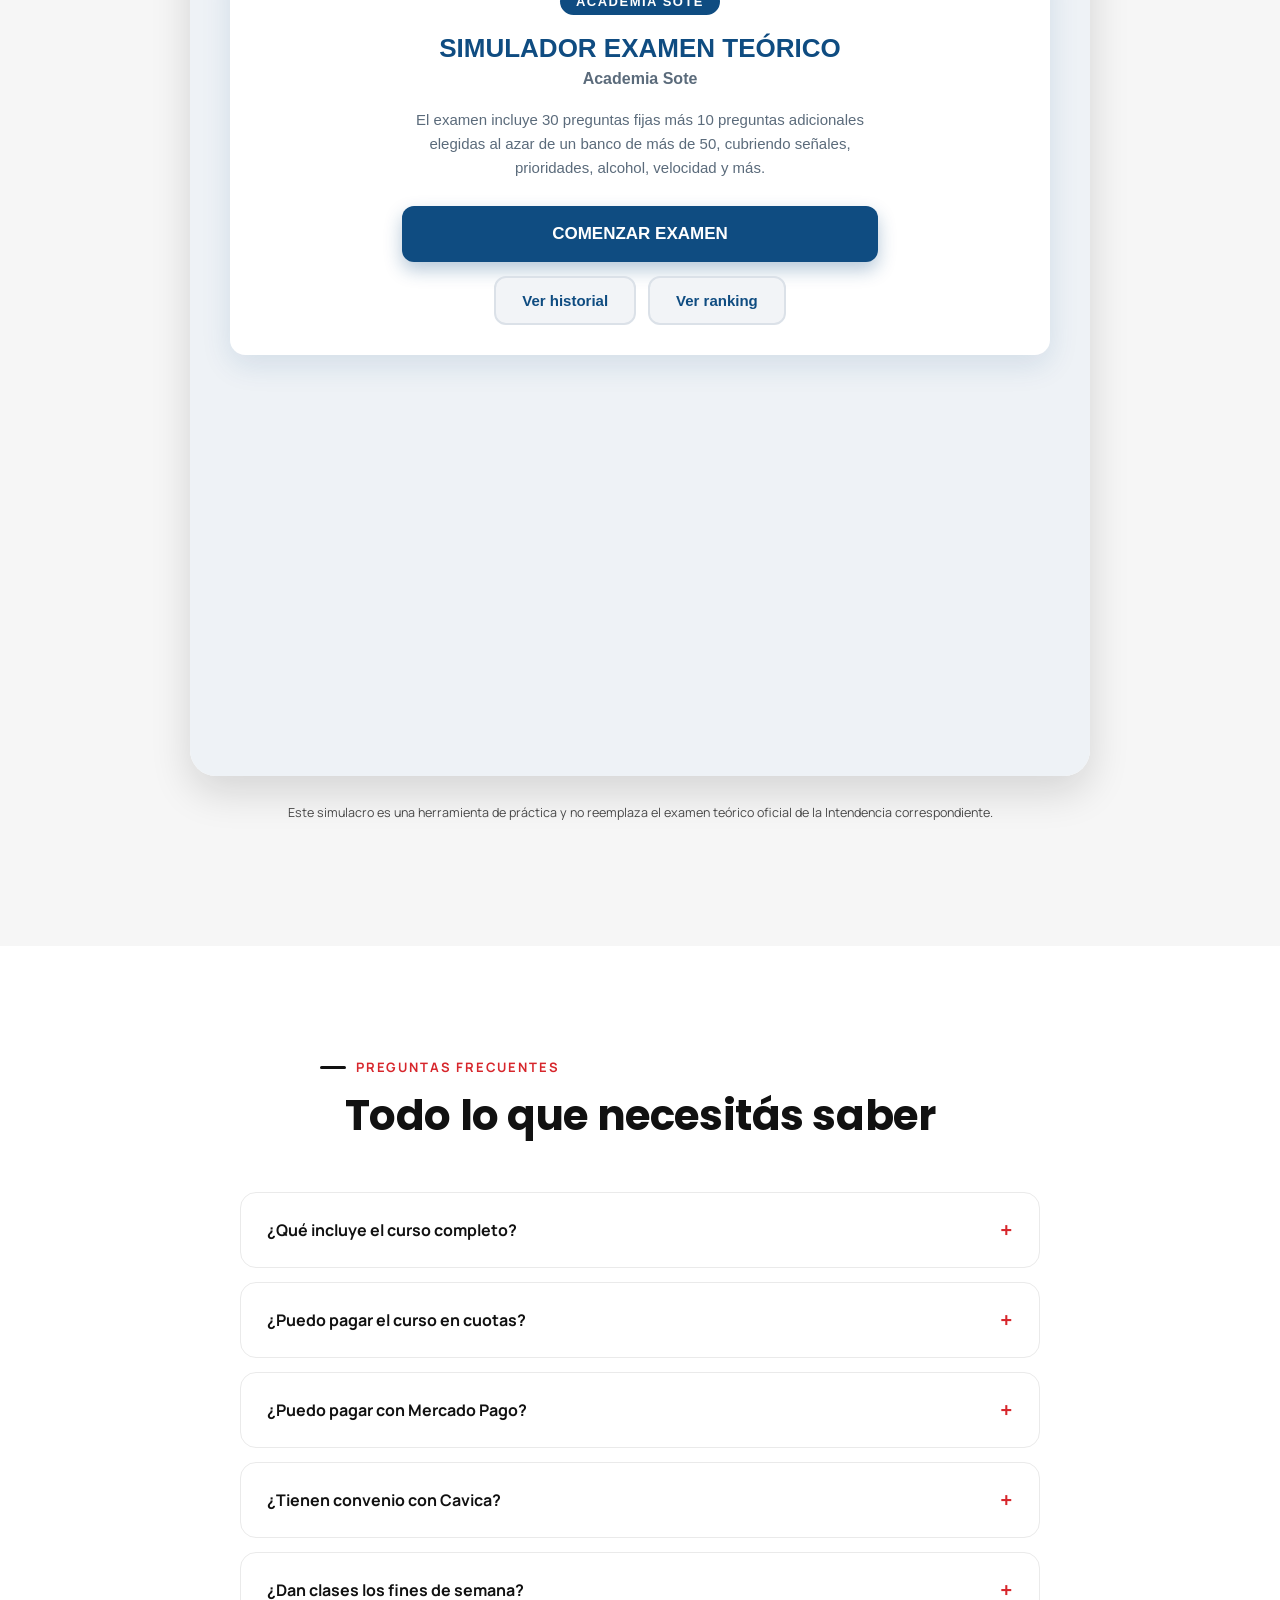
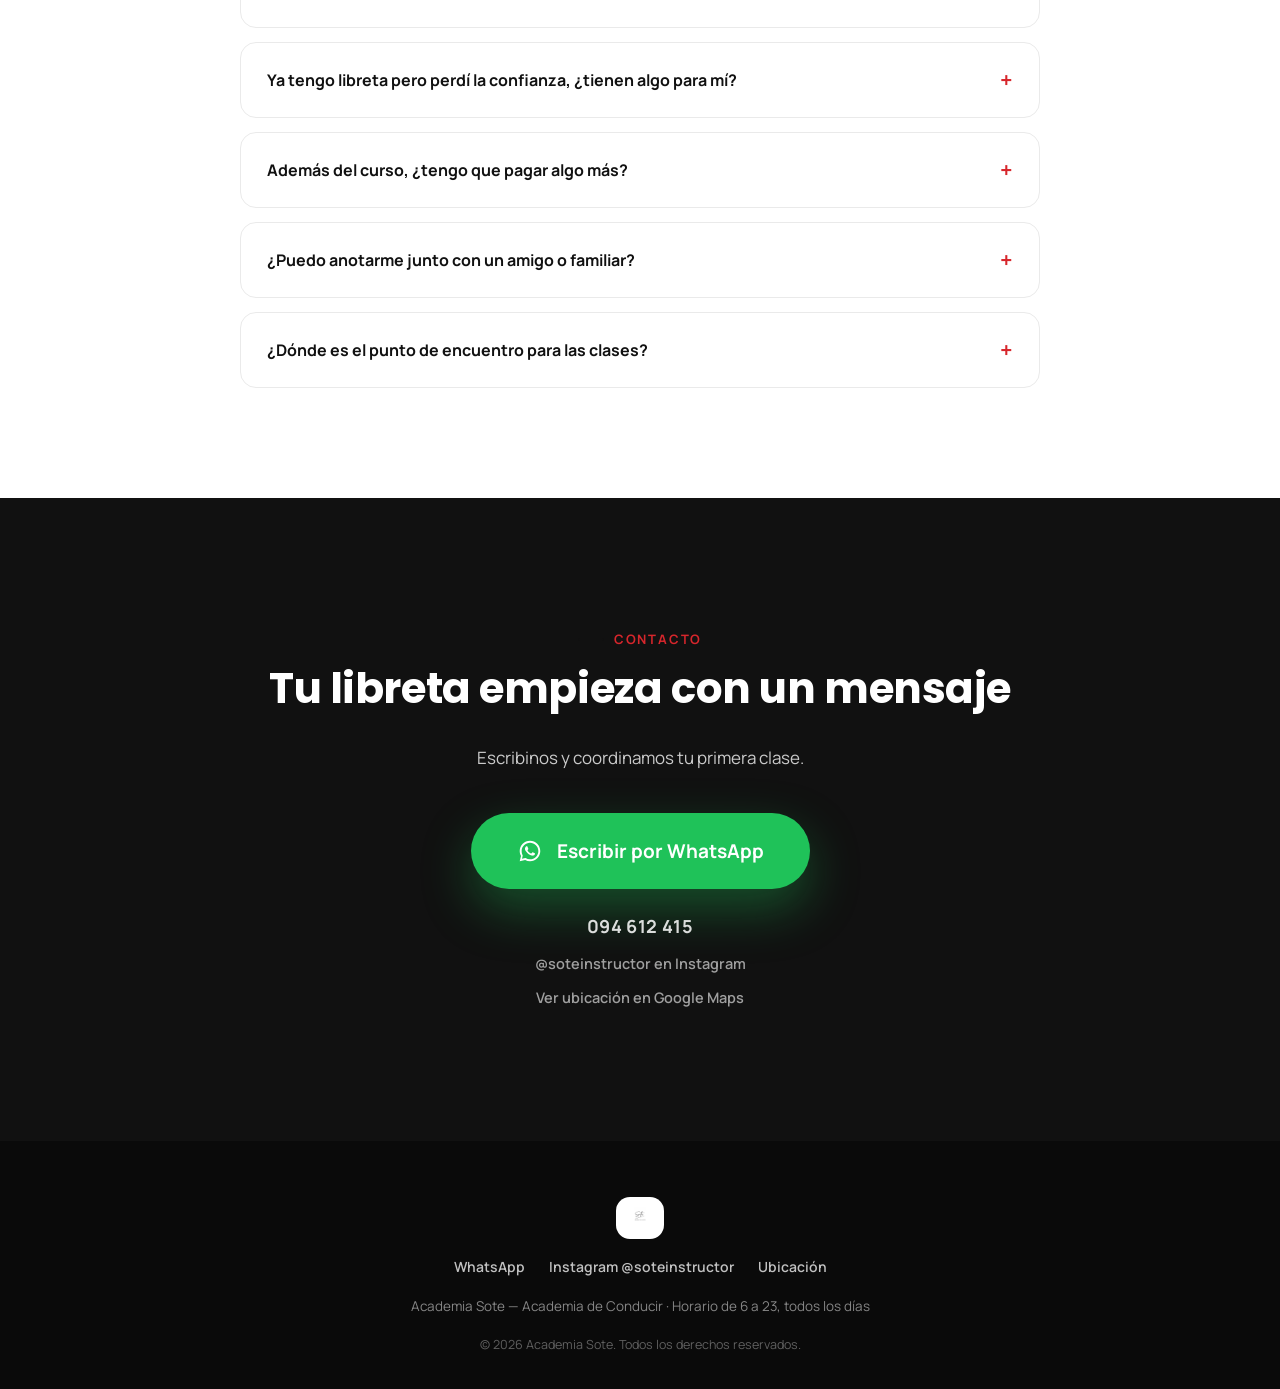
==== commit b4de5f96: "Add files via upload" ====
--- a/index.html
+++ b/index.html
@@ -12,7 +12,7 @@
 <meta property="og:title" content="Academia Sote — Academia de Conducir">
 <meta property="og:description" content="Aprendé a manejar disfrutando del proceso, con seguridad y confianza.">
 <meta property="og:type" content="website">
-<meta property="og:image" content="assets/images/vehiculo_02.jpg">
+<meta property="og:image" content="assets/images/portada.jpg">
 <link rel="icon" type="image/jpeg" href="assets/images/logo.jpg">
 
 <link rel="preconnect" href="https://fonts.googleapis.com">
@@ -60,7 +60,7 @@
   <!-- ===================== HERO ===================== -->
   <section class="hero" id="inicio">
     <div class="hero-media">
-      <img src="assets/images/vehiculo_02.jpg" alt="Coche escuela Academia Sote" class="hero-img">
+      <img src="assets/images/portada.jpg" alt="Coche escuela Academia Sote" class="hero-img">
       <div class="hero-overlay"></div>
     </div>
 
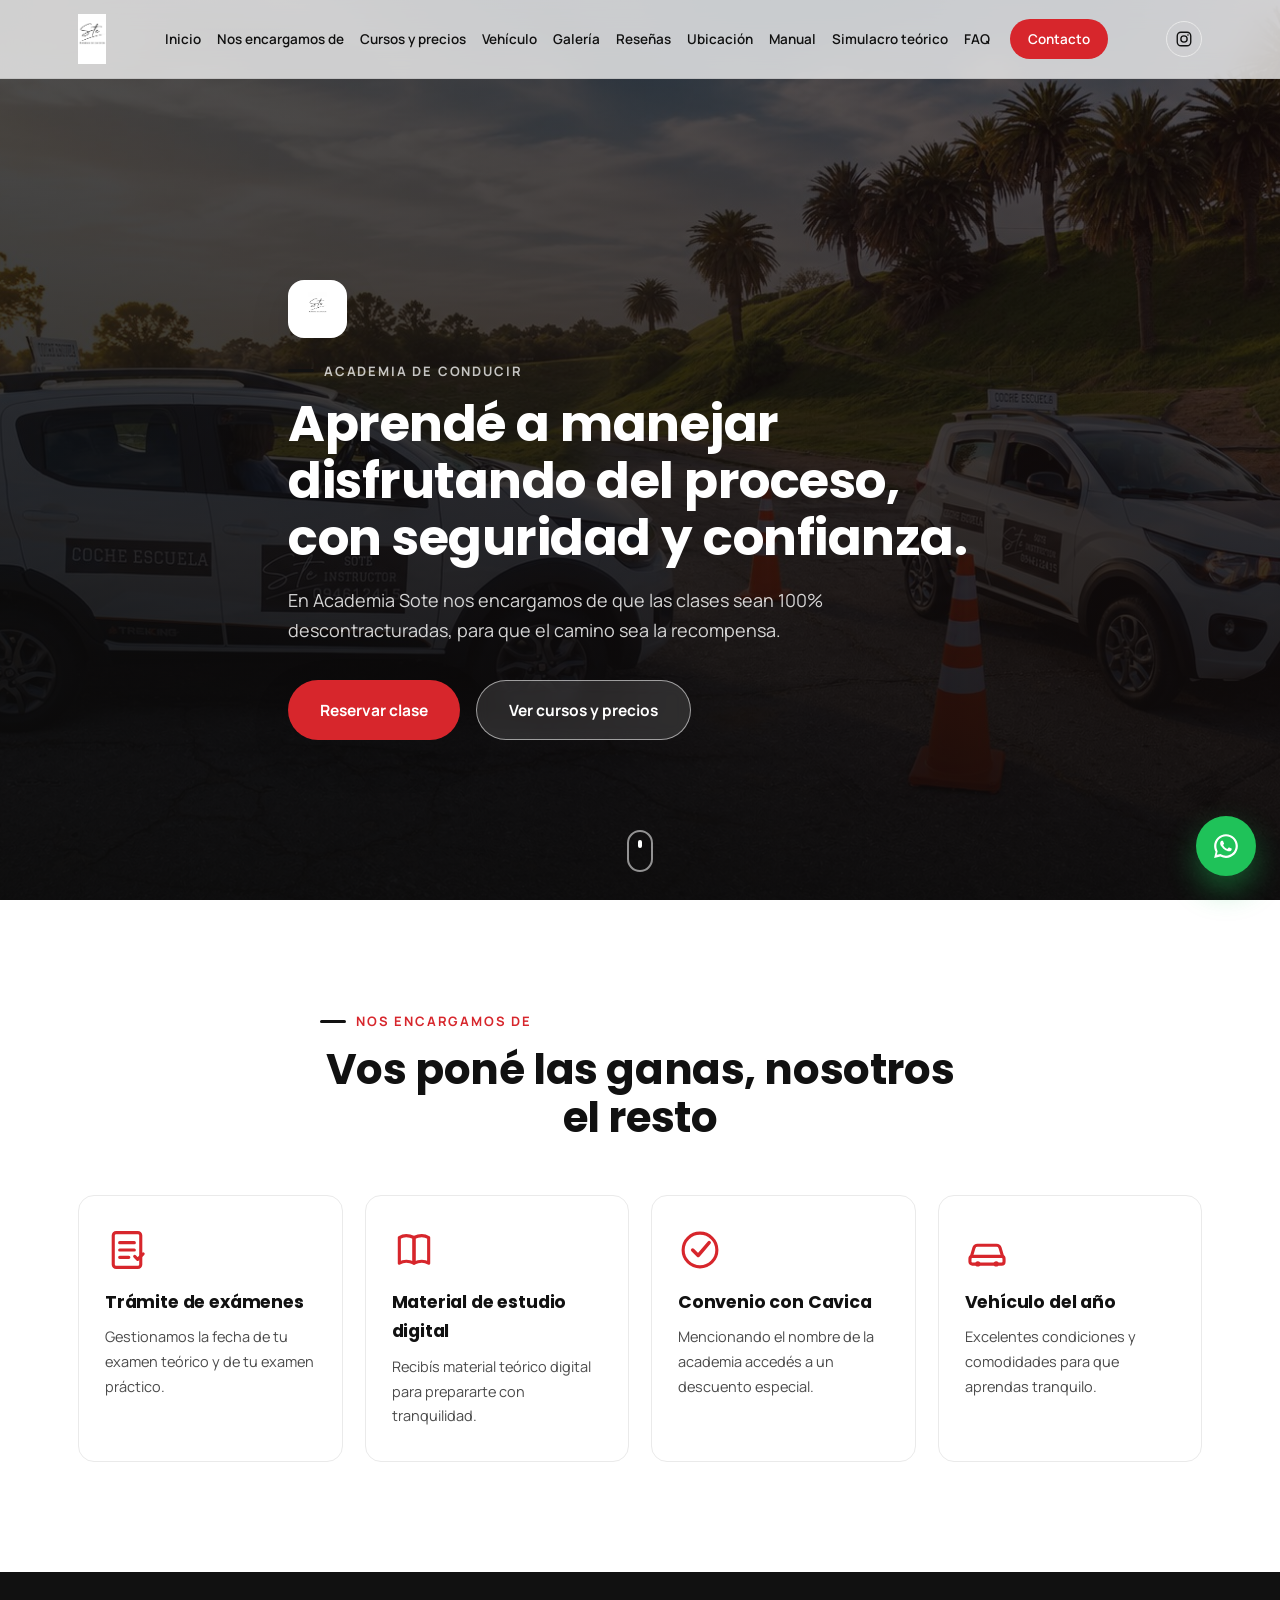
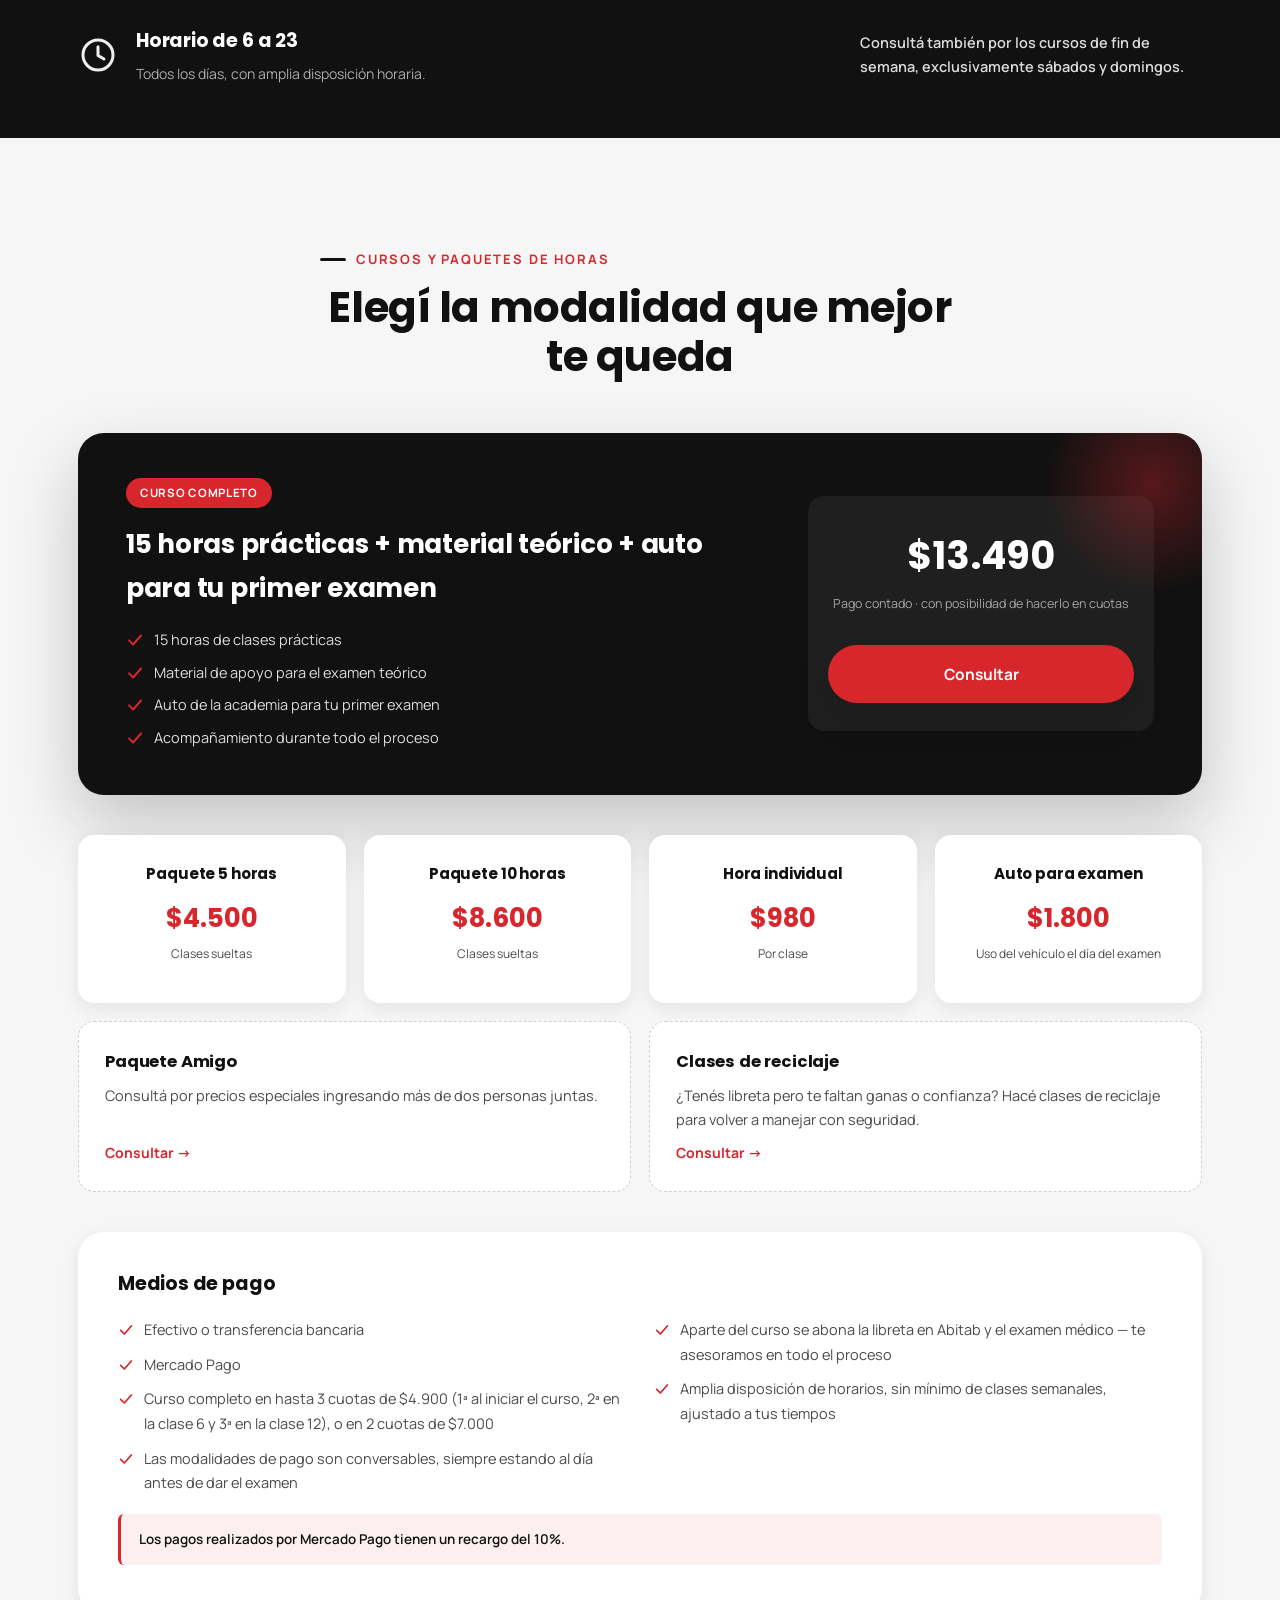
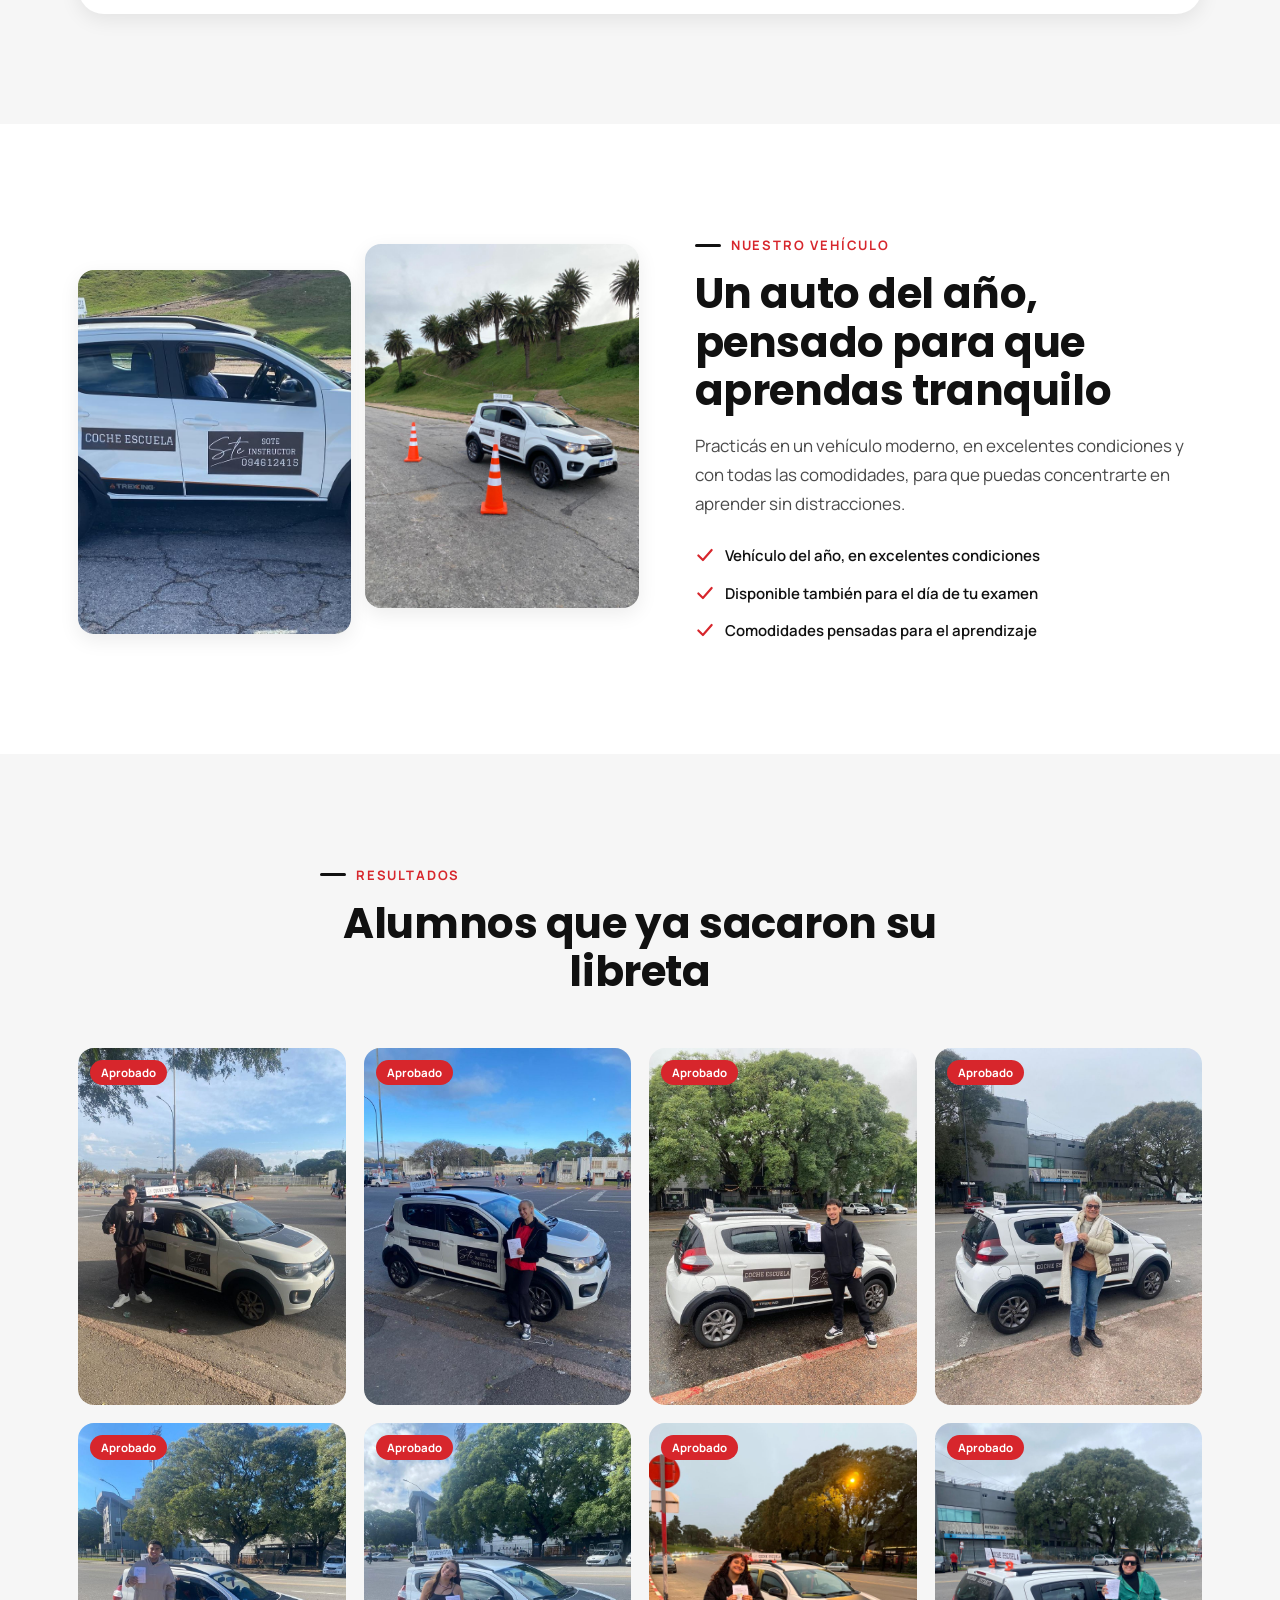
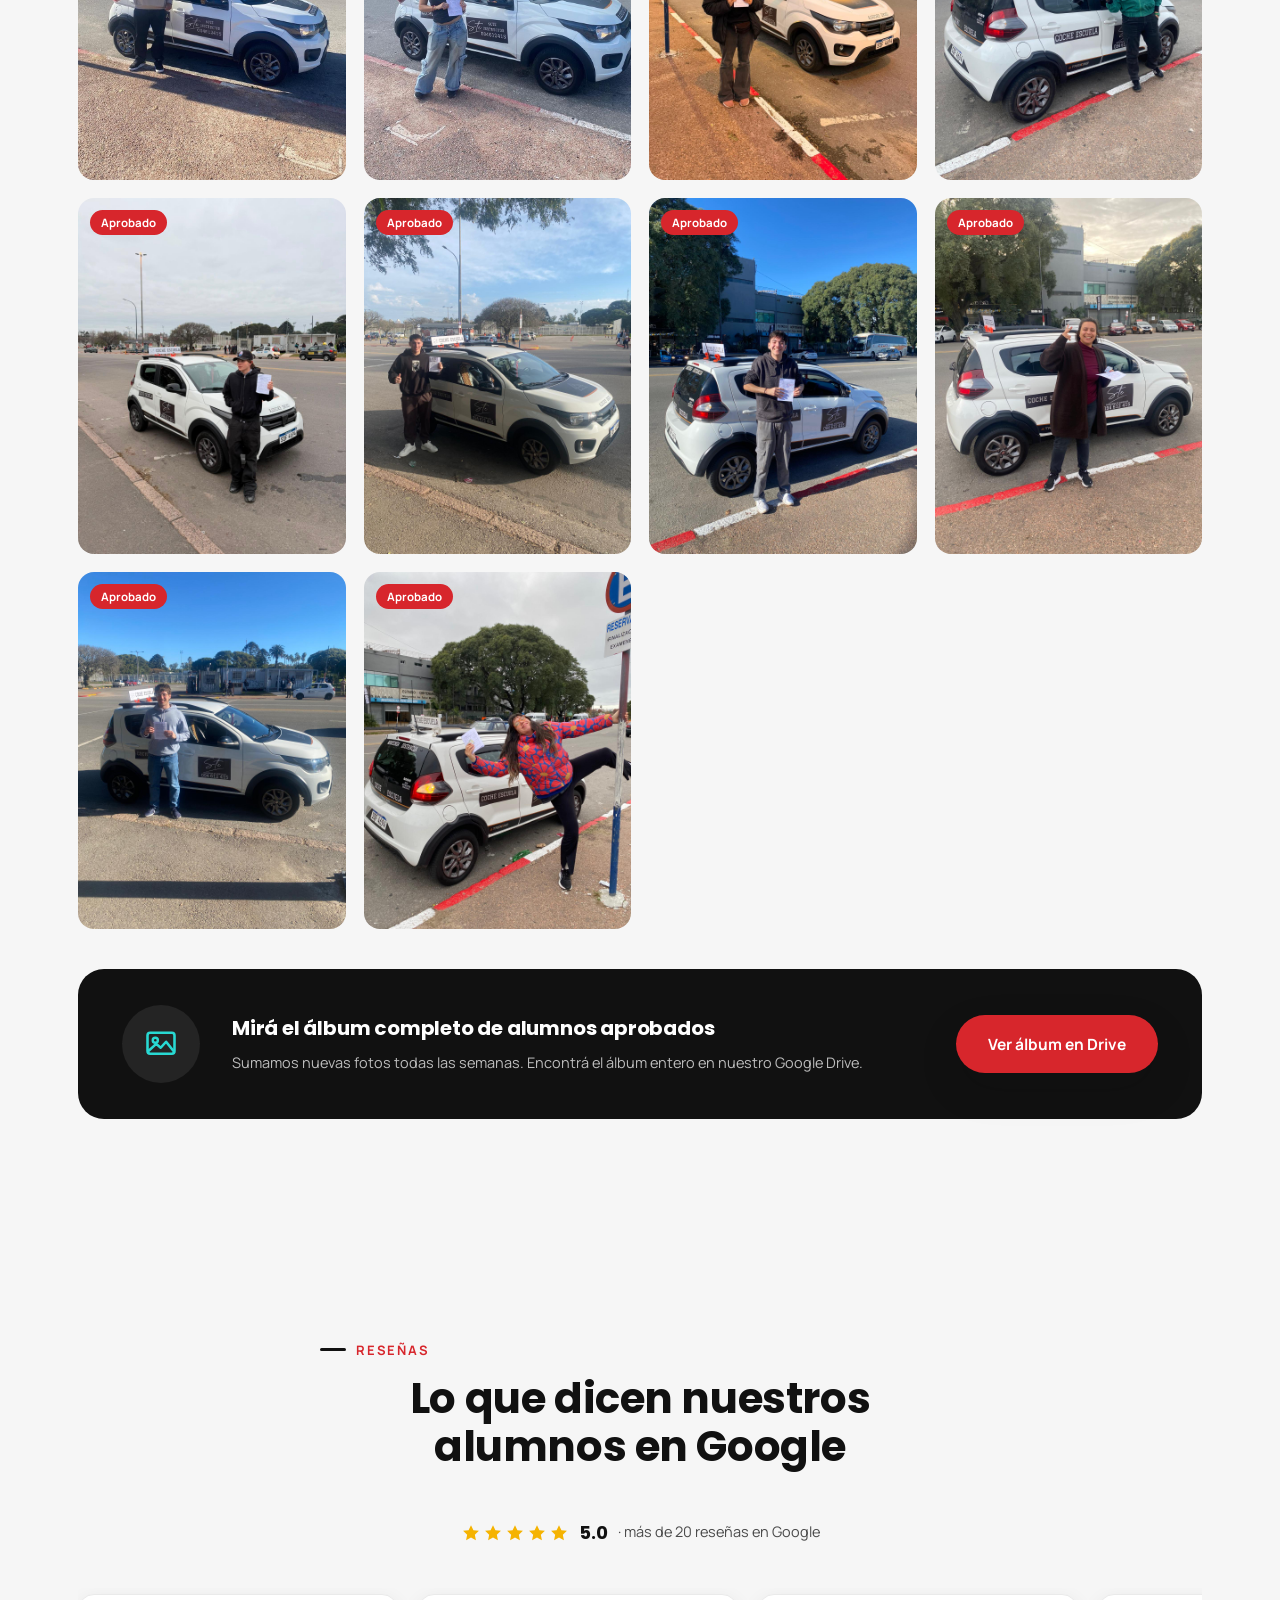
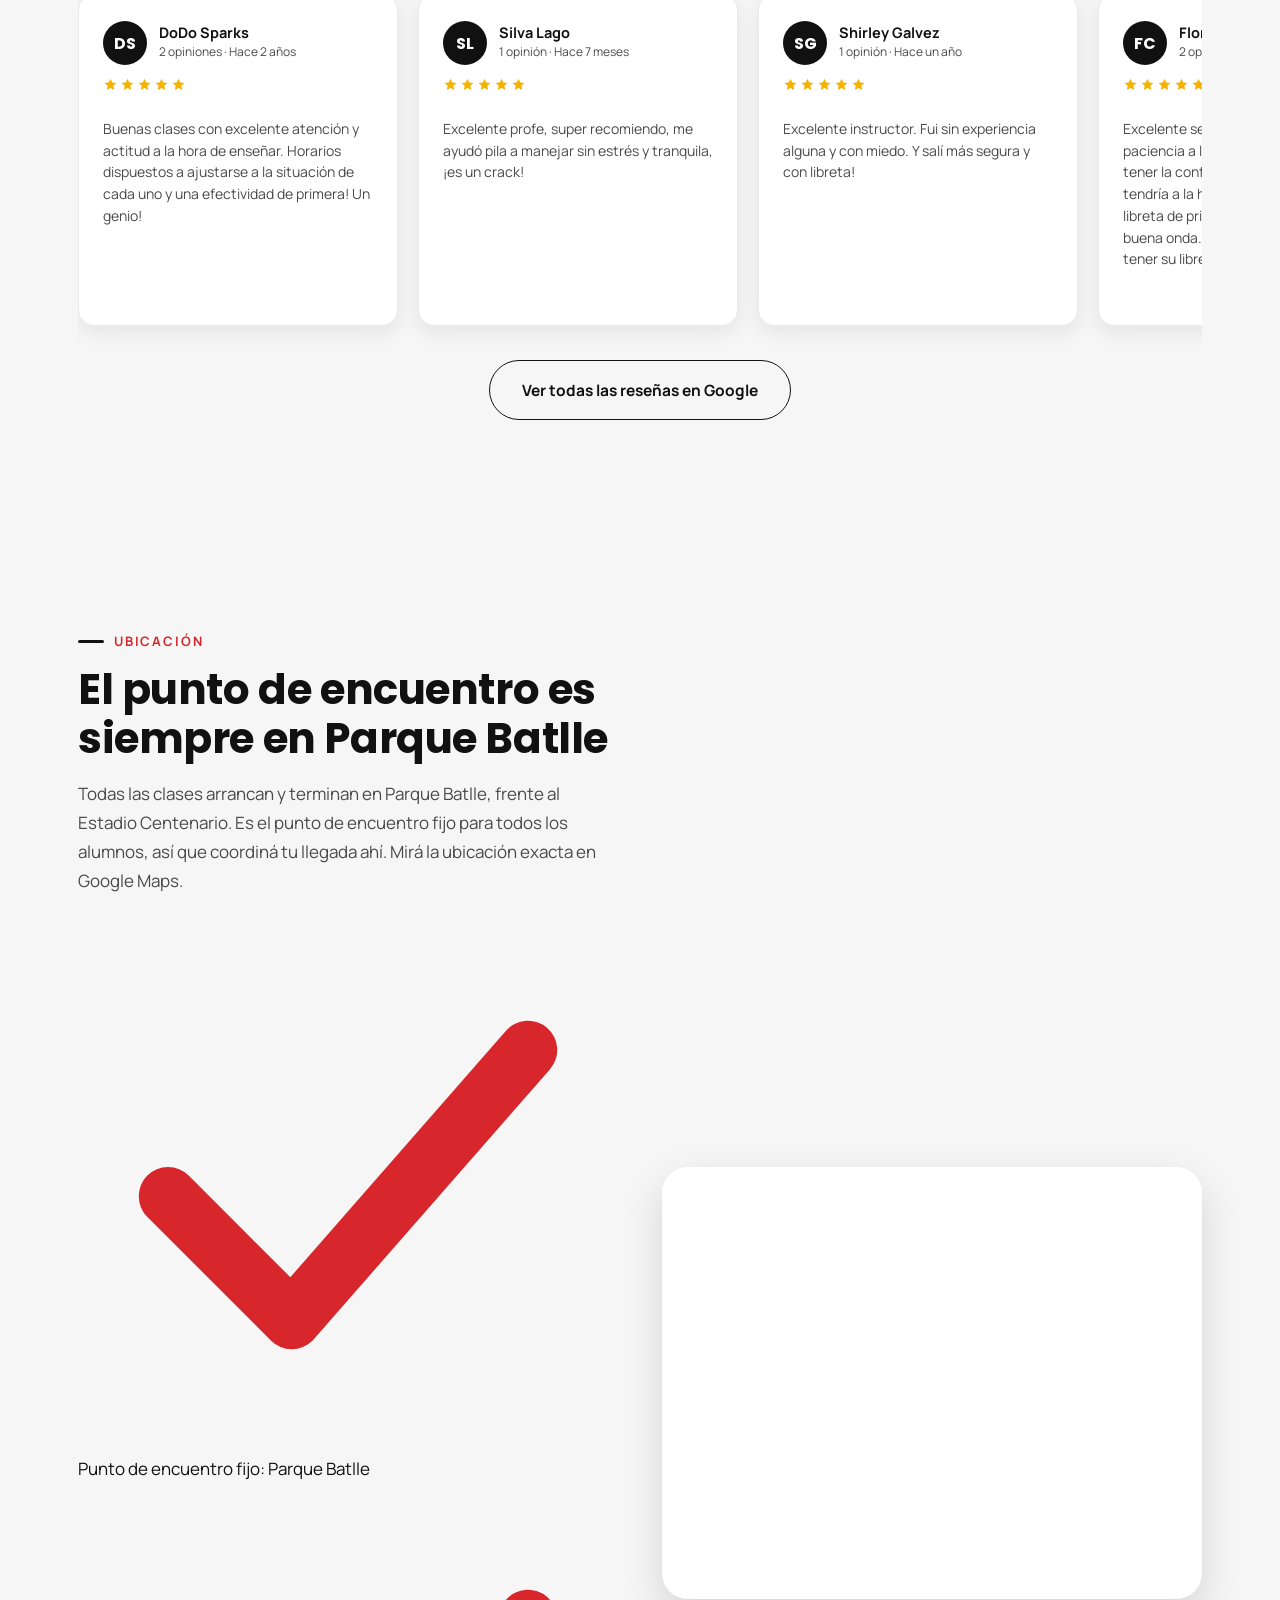
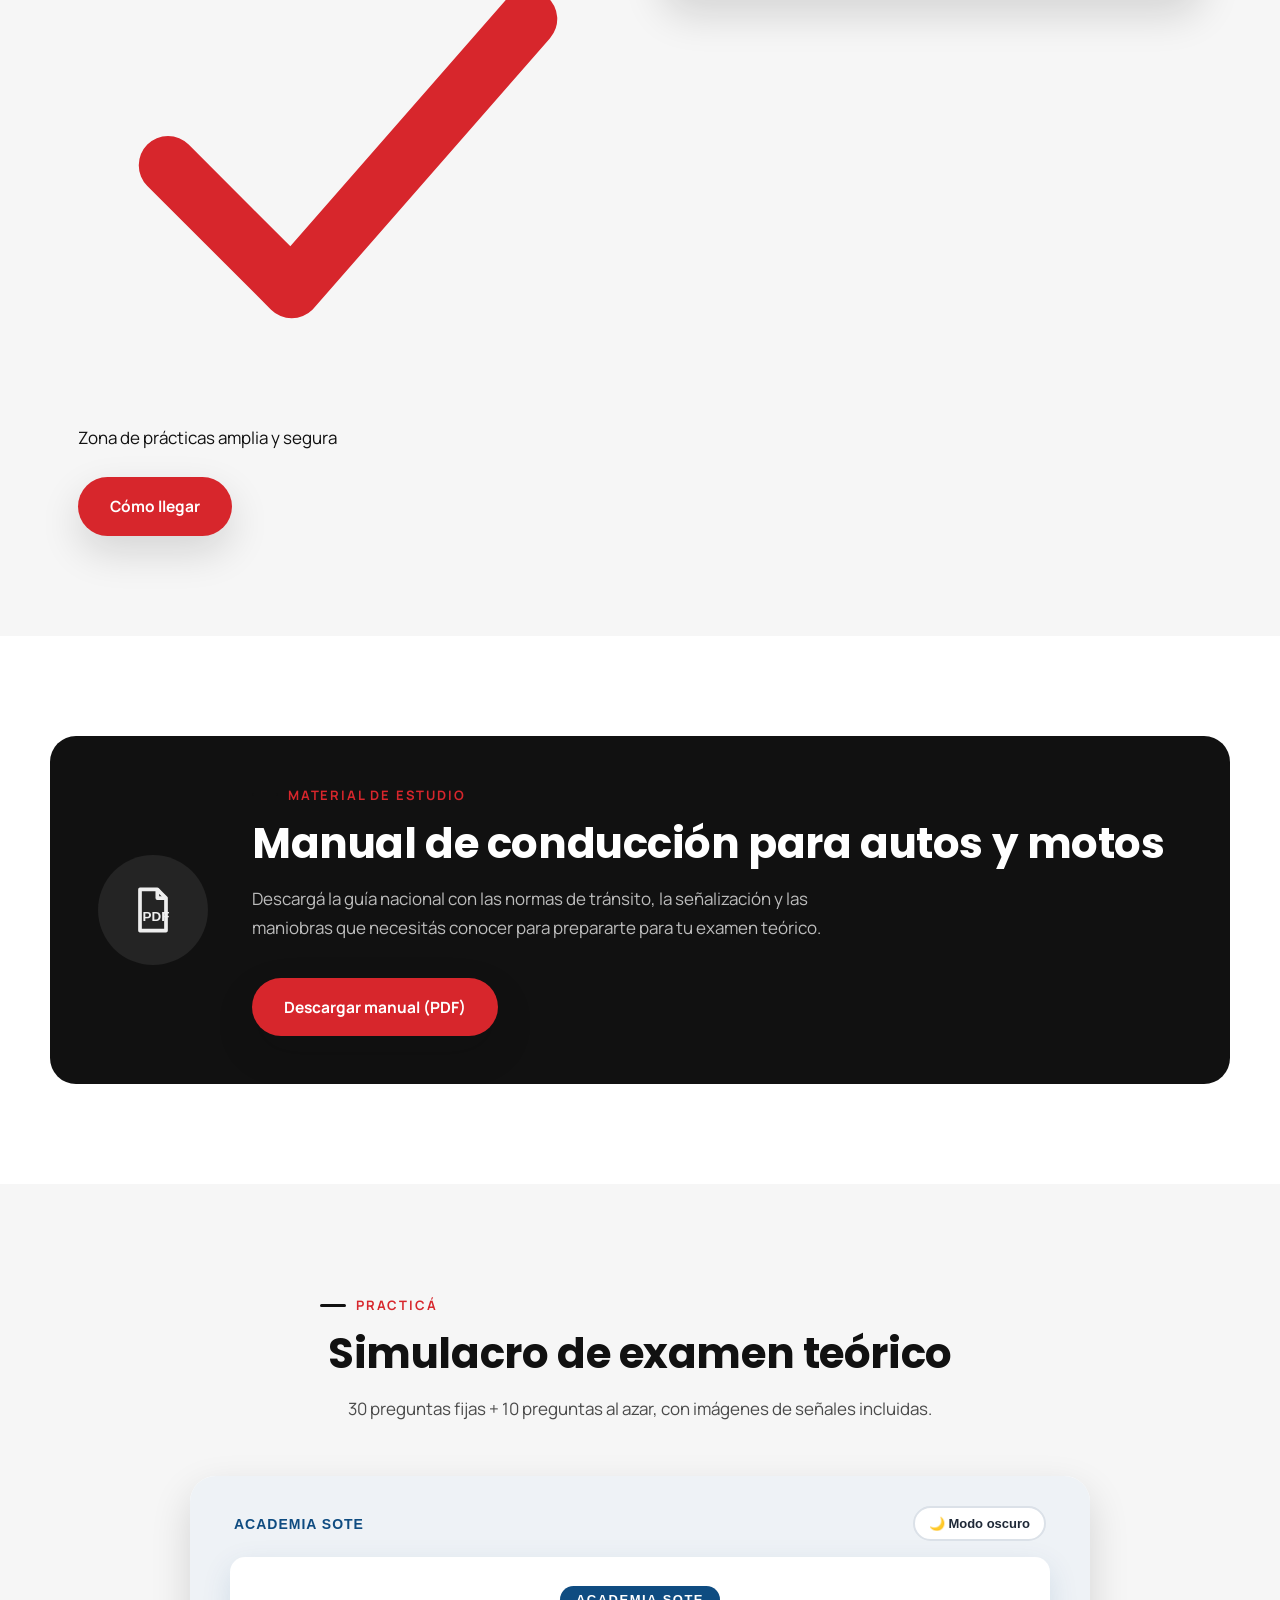
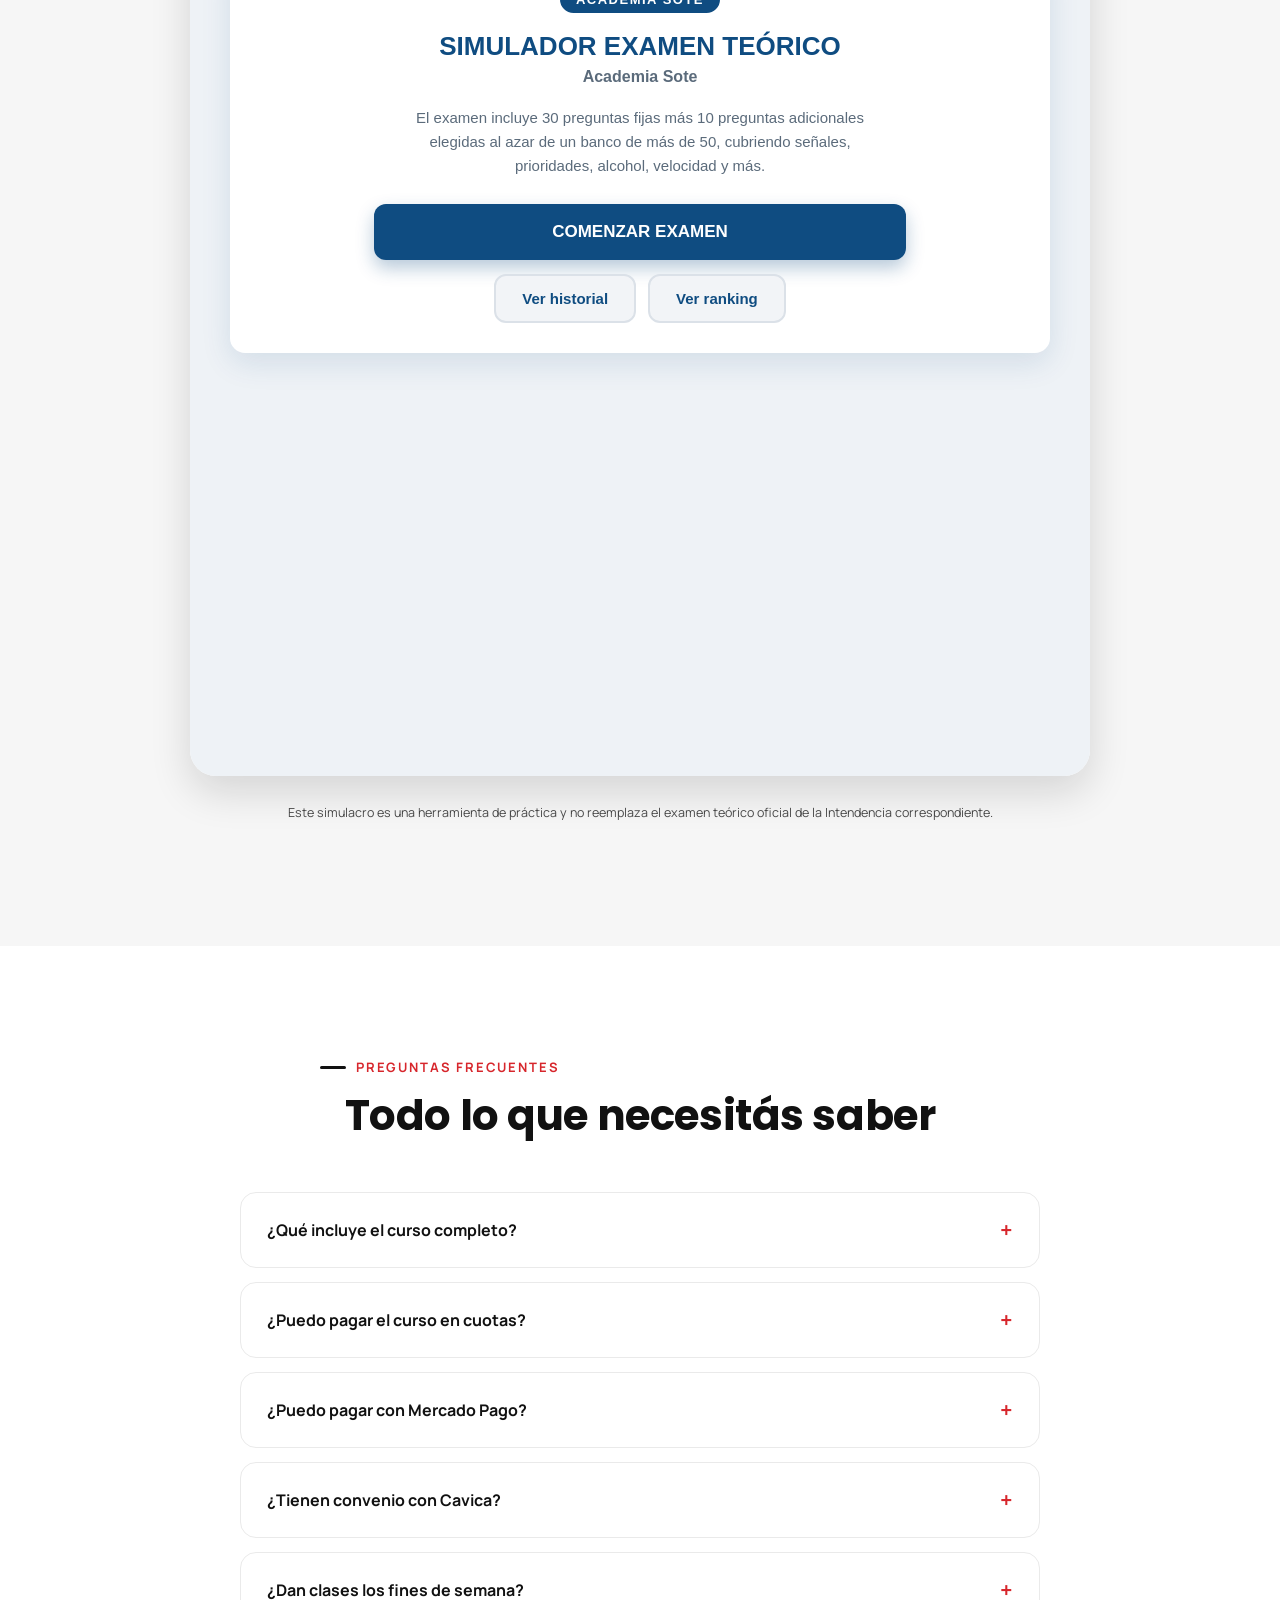
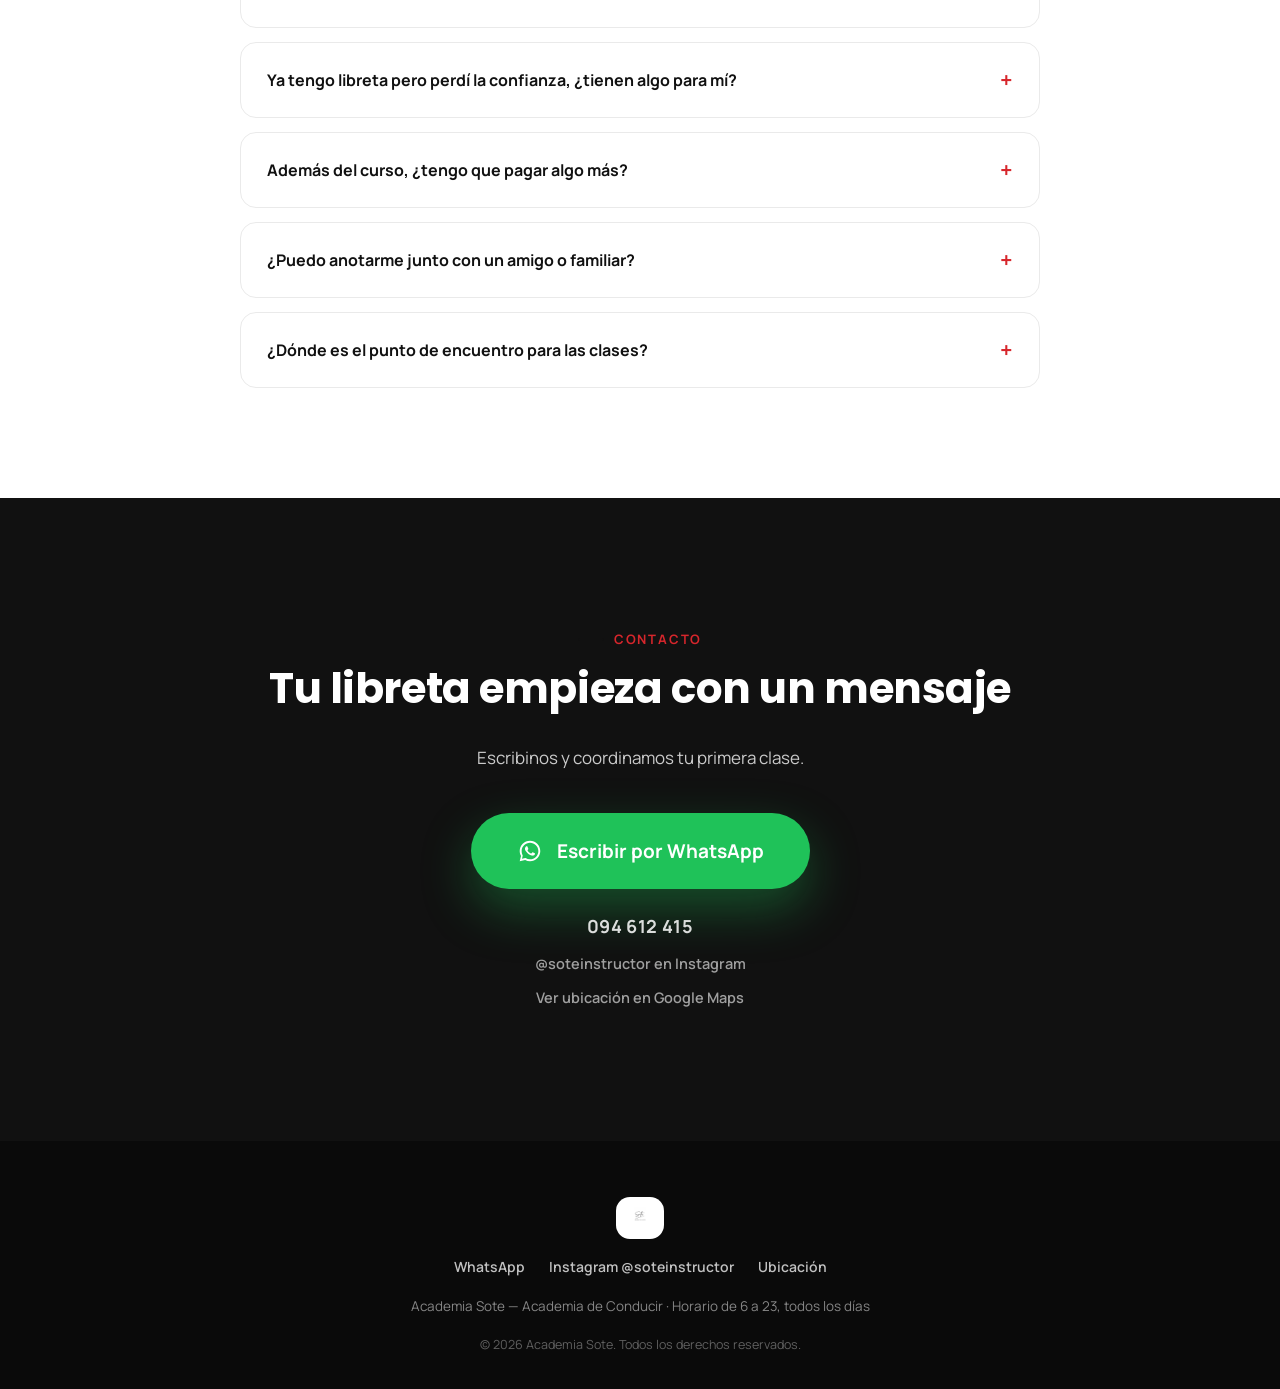
==== commit d87da0d1: "Add files via upload" ====
--- a/index.html
+++ b/index.html
@@ -218,8 +218,8 @@
   <section class="vehicle" id="vehiculo">
     <div class="container vehicle-grid">
       <div class="vehicle-photos reveal">
-        <img src="assets/images/vehiculo_01.jpg" alt="Vehículo de Academia Sote practicando maniobras">
-        <img src="assets/images/vehiculo_04.jpg" alt="Vehículo de Academia Sote">
+        <img src="assets/images/vehiculo_05.jpg" alt="Vehículo de Academia Sote, vista lateral">
+        <img src="assets/images/vehiculo_06.jpg" alt="Vehículo de Academia Sote practicando maniobras">
       </div>
       <div class="vehicle-content reveal delay-1">
         <p class="eyebrow">Nuestro vehículo</p>
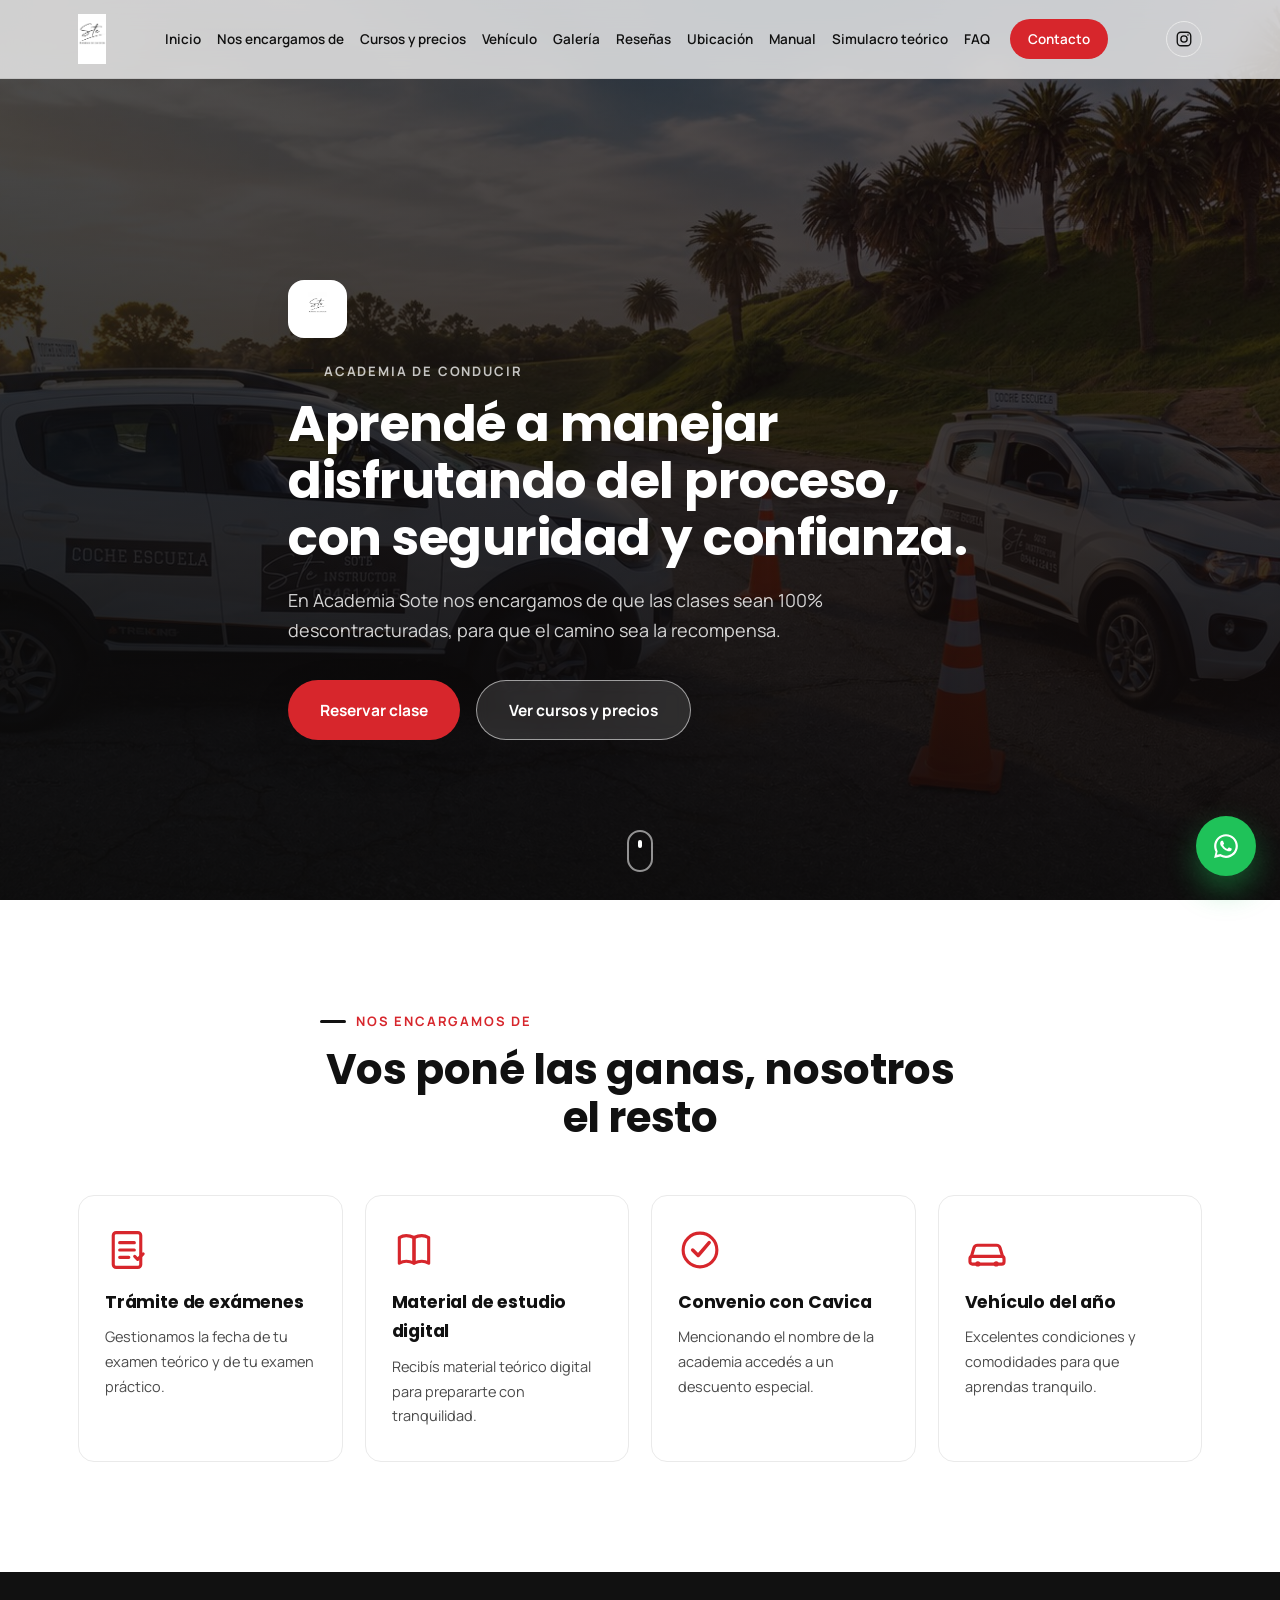
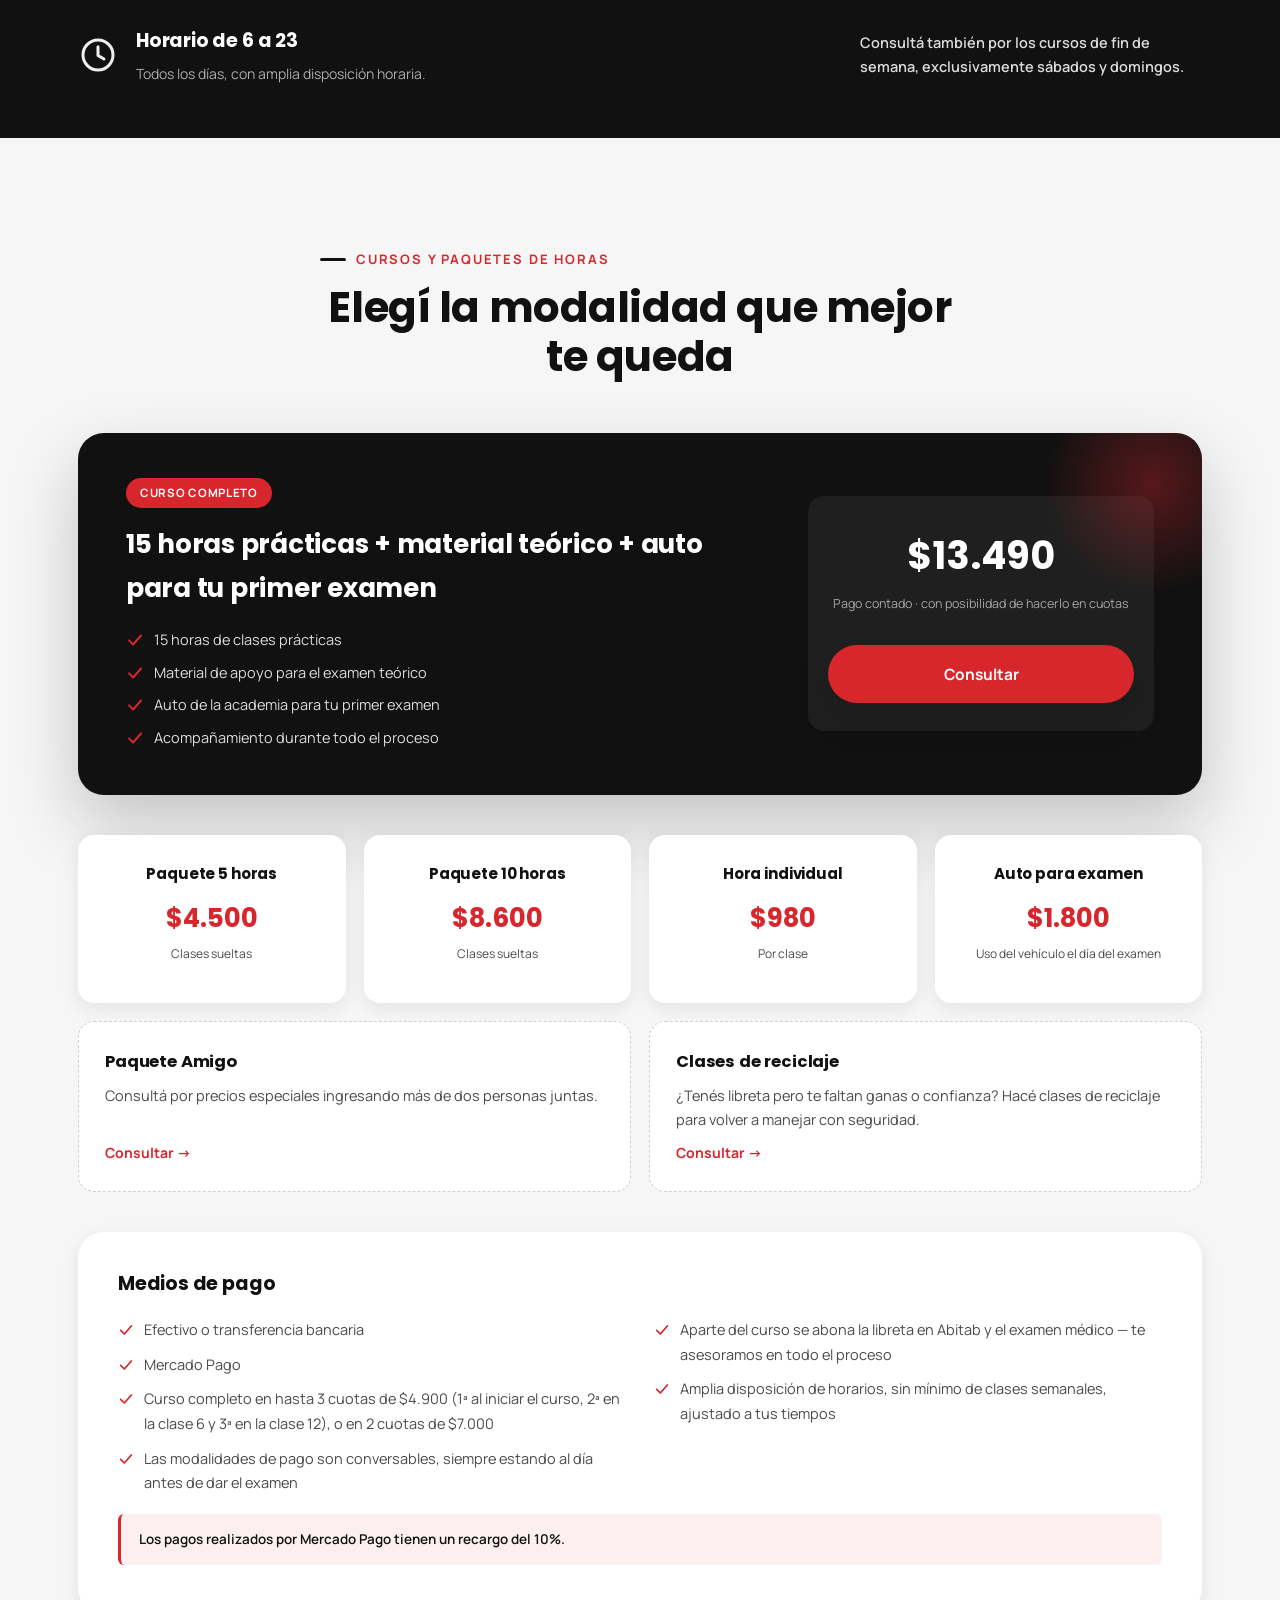
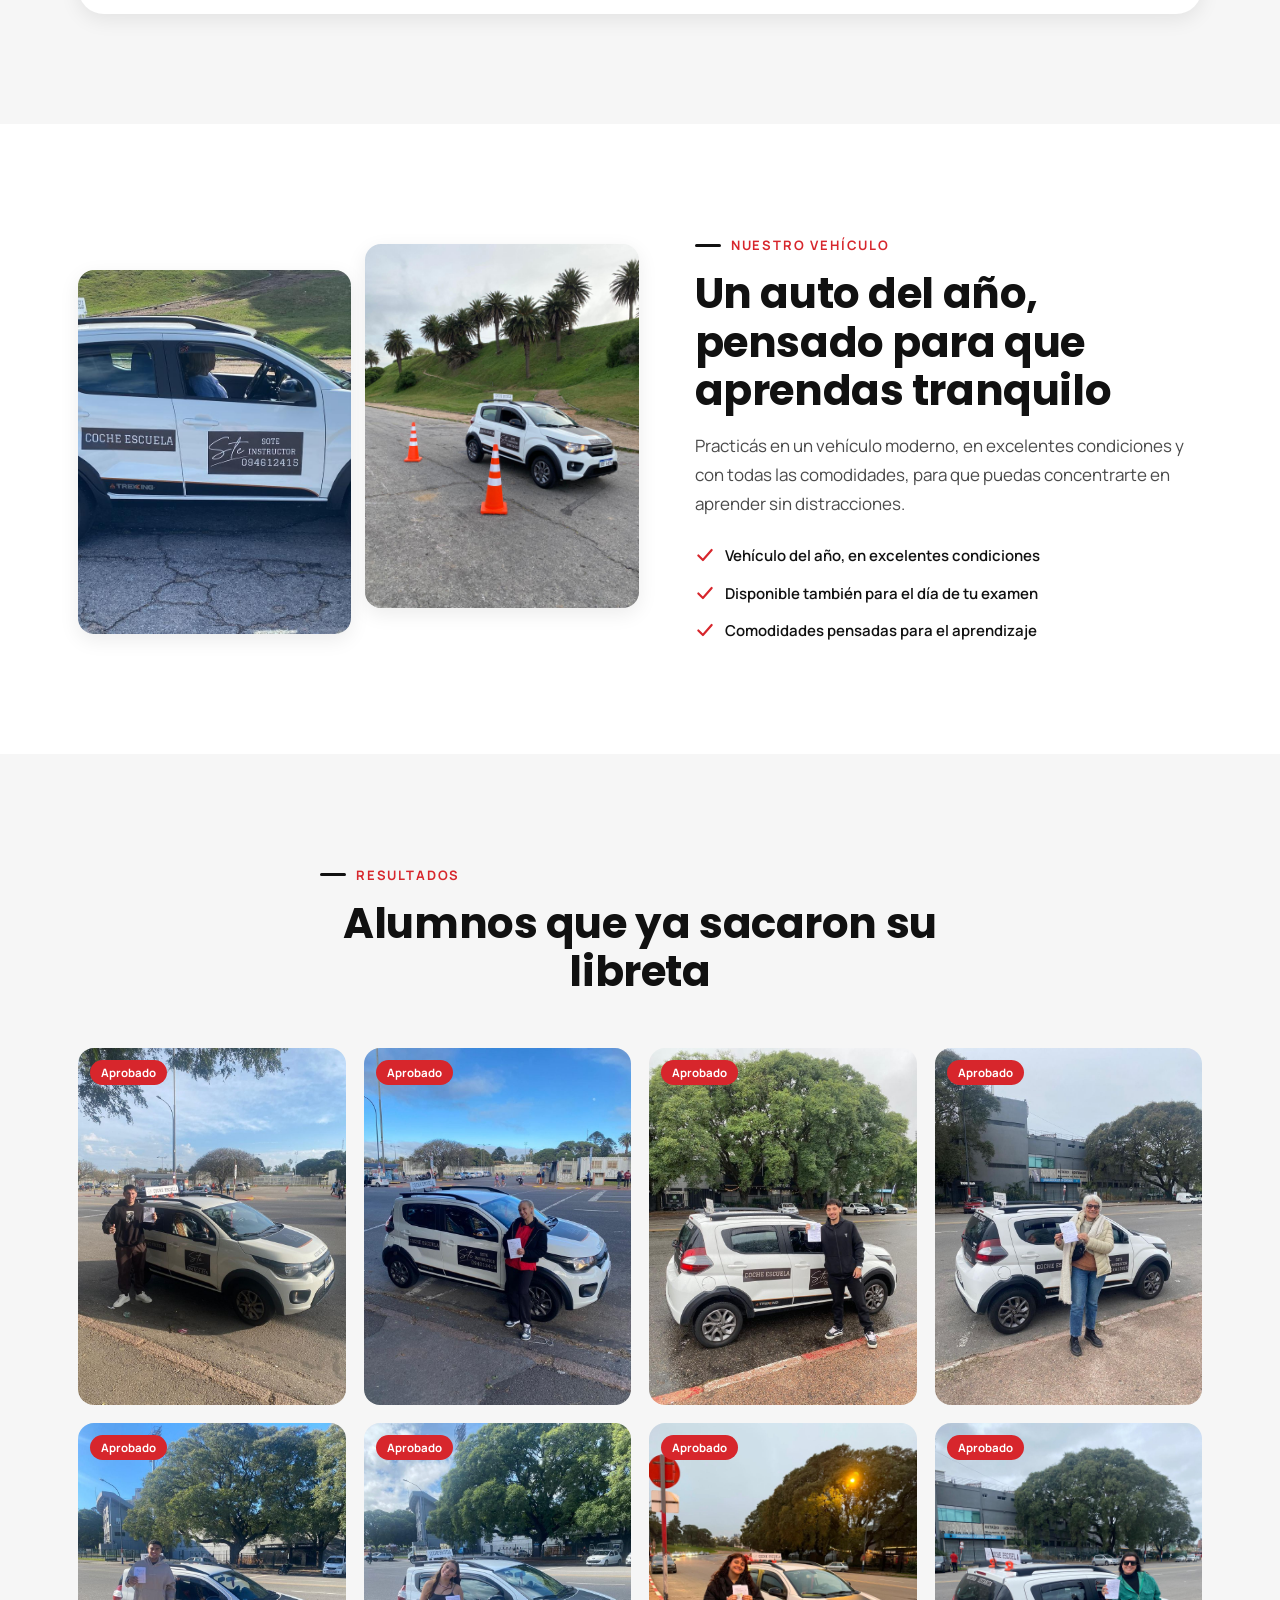
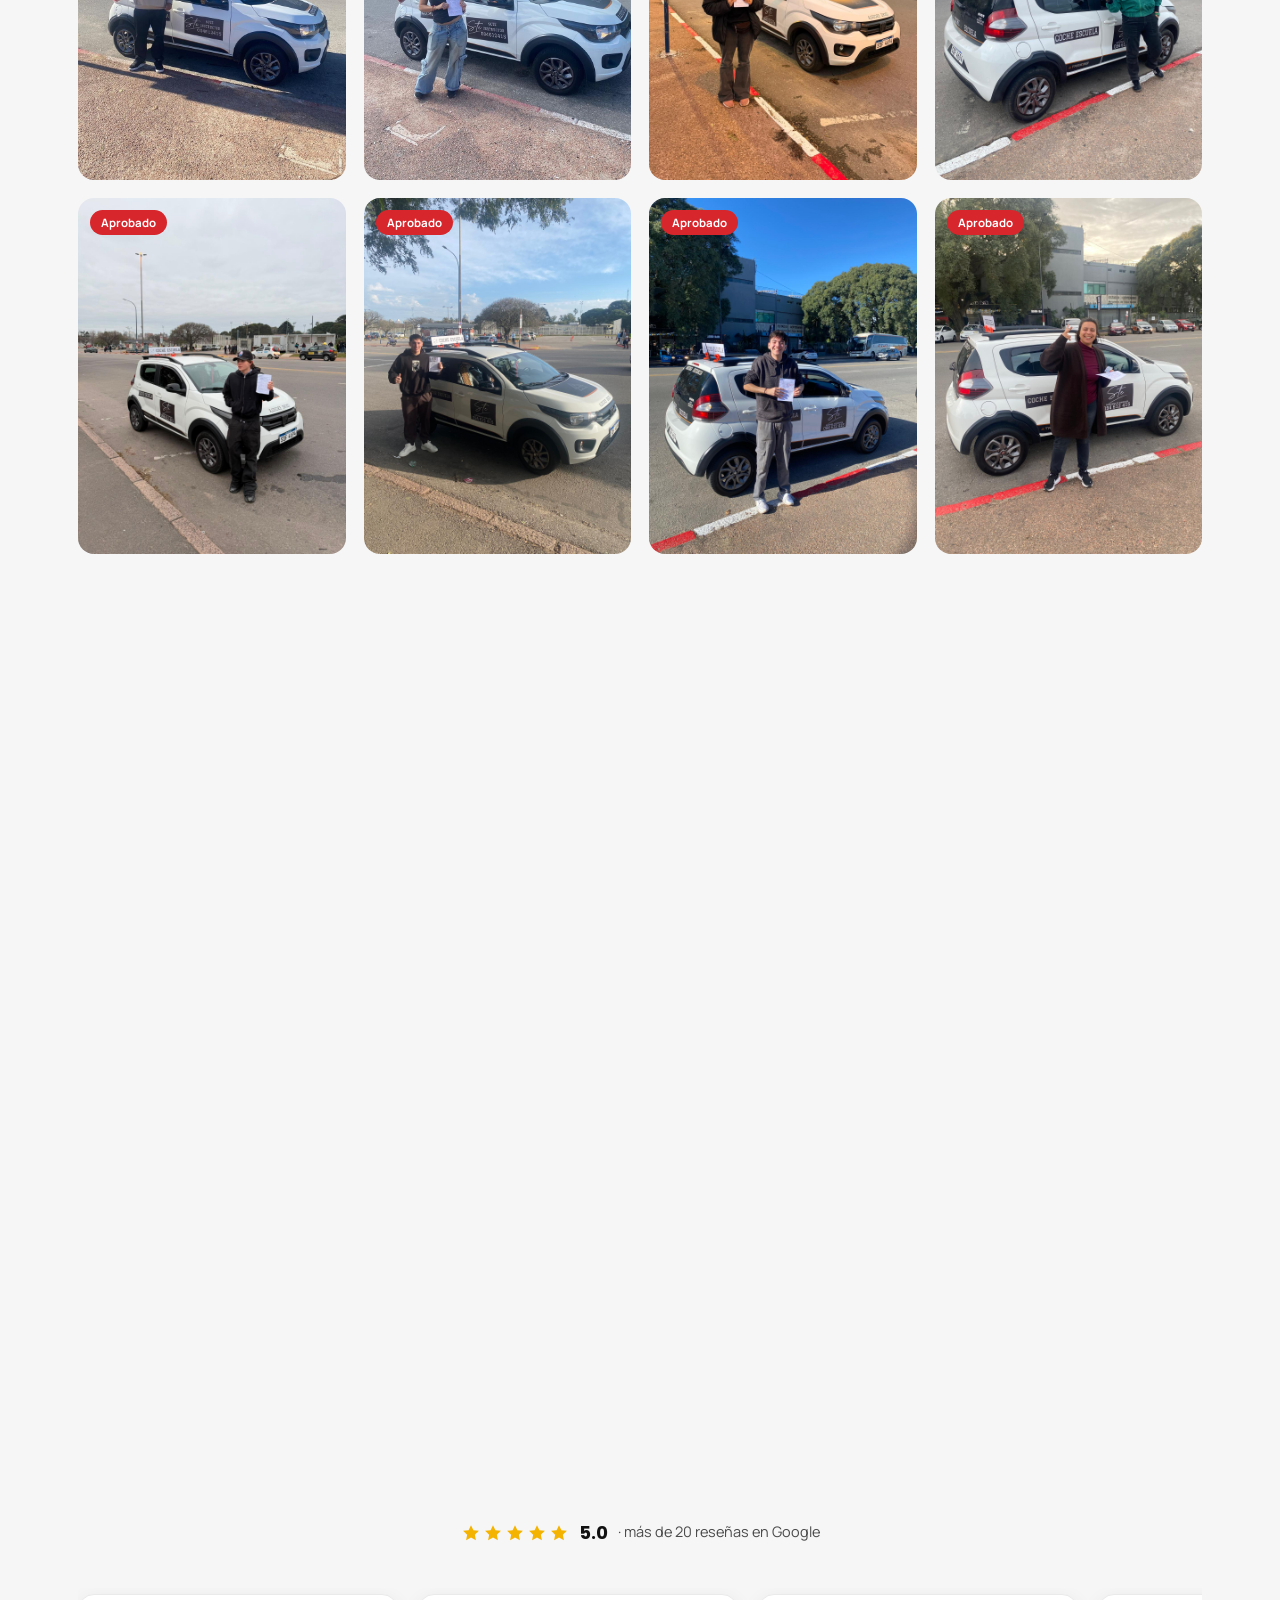
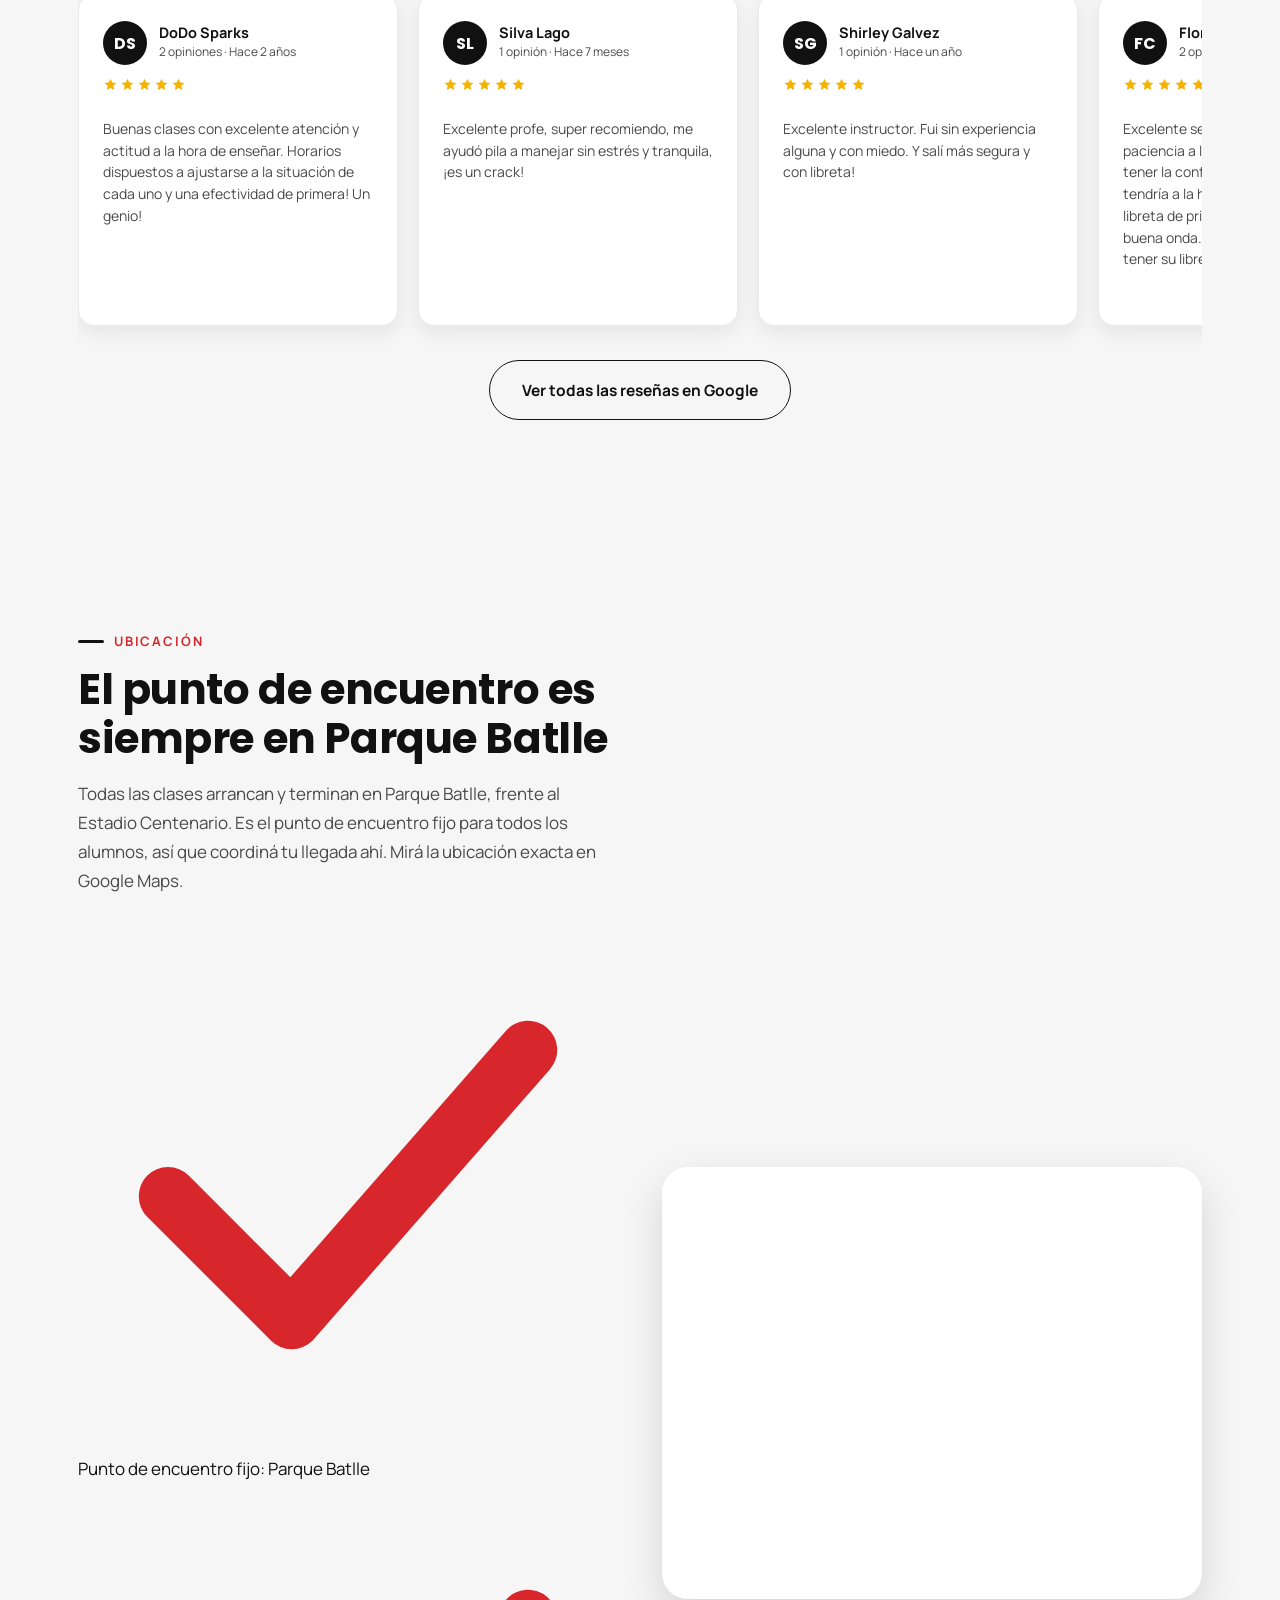
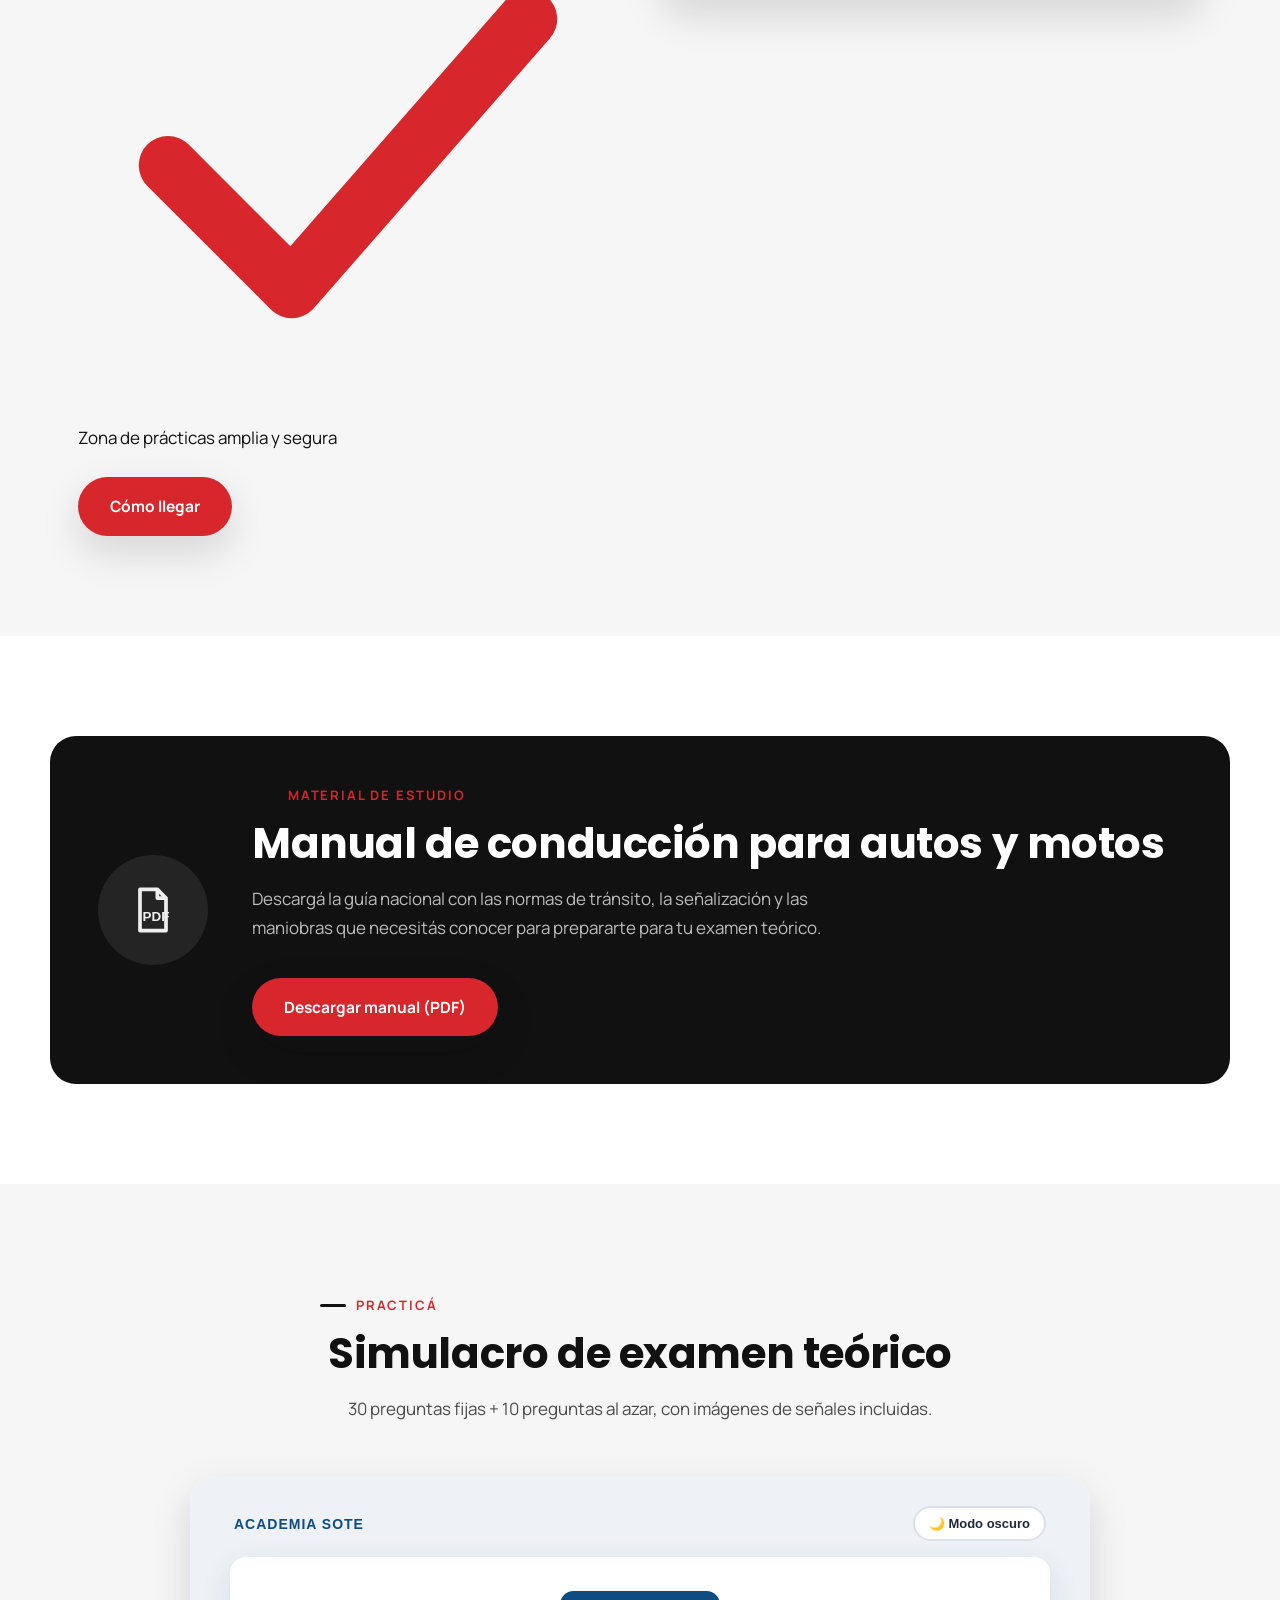
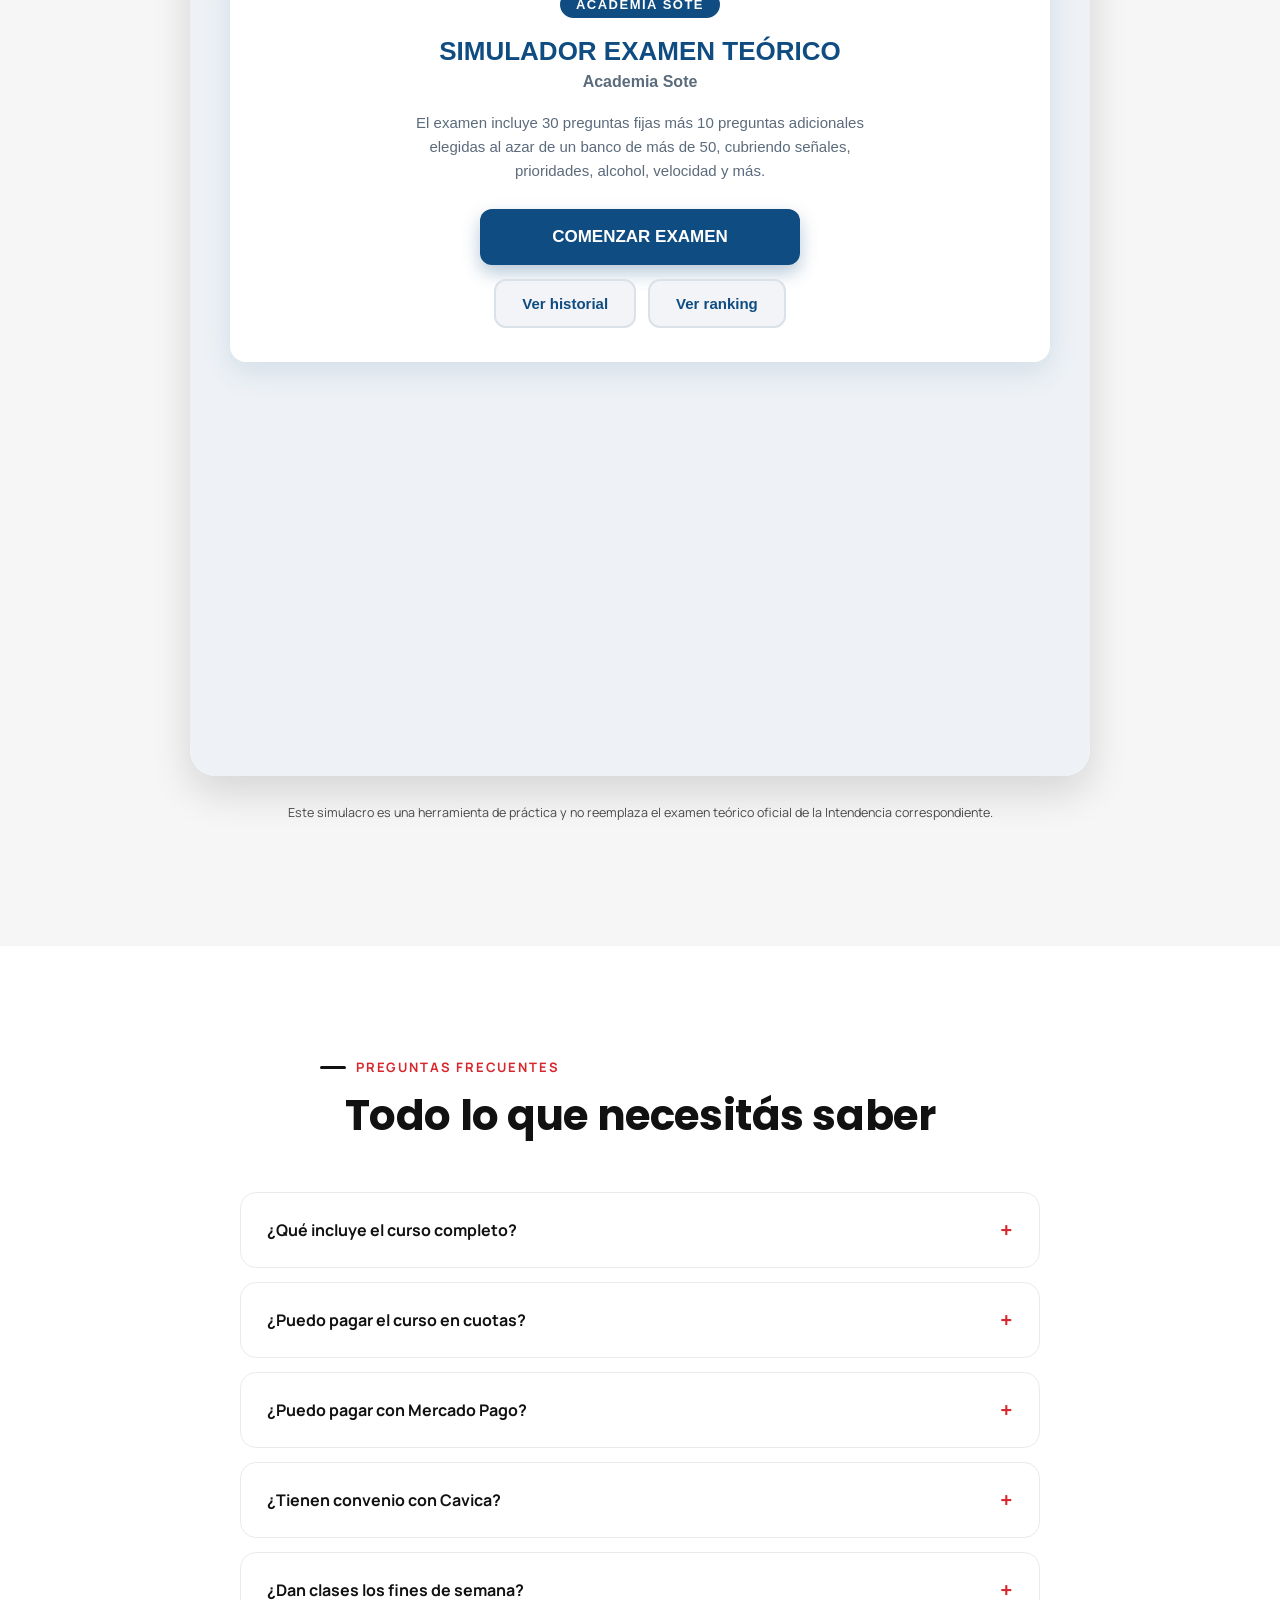
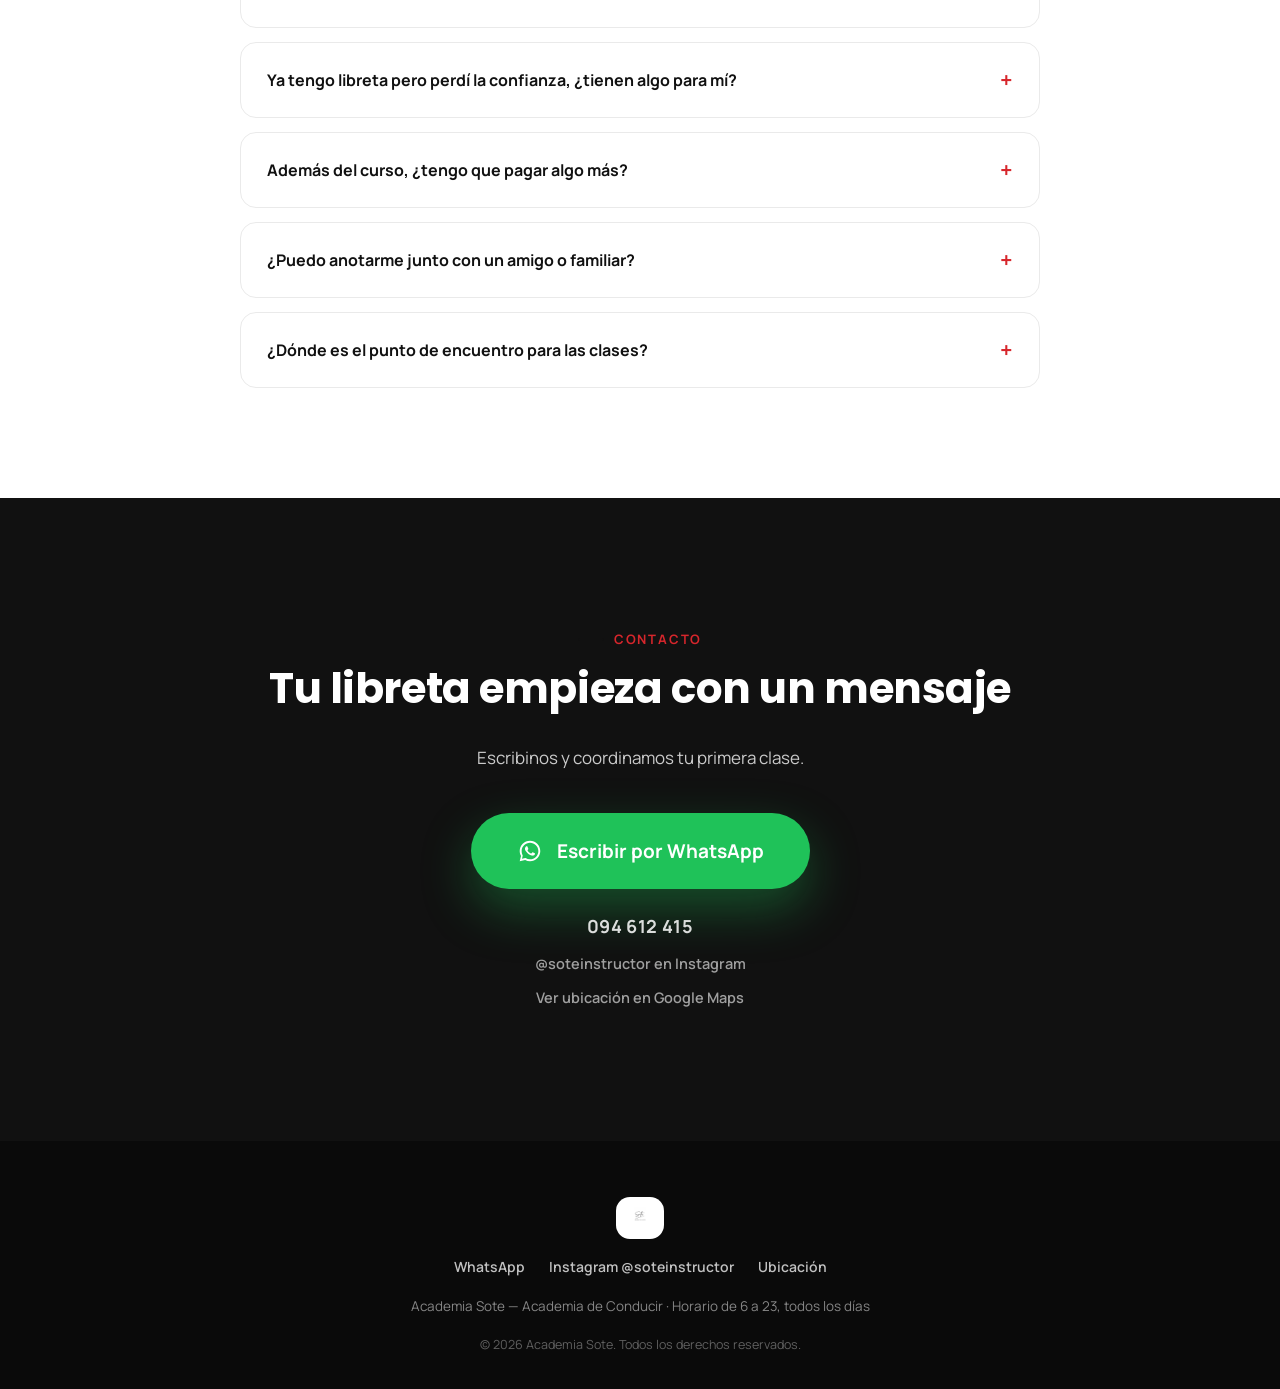
==== commit ca23640e: "Add files via upload" ====
--- a/index.html
+++ b/index.html
@@ -12,14 +12,14 @@
 <meta property="og:title" content="Academia Sote — Academia de Conducir">
 <meta property="og:description" content="Aprendé a manejar disfrutando del proceso, con seguridad y confianza.">
 <meta property="og:type" content="website">
-<meta property="og:image" content="assets/images/portada.jpg">
-<link rel="icon" type="image/jpeg" href="assets/images/logo.jpg">
+<meta property="og:image" content="/assets/images/portada.jpg">
+<link rel="icon" type="image/jpeg" href="/assets/images/logo.jpg">
 
 <link rel="preconnect" href="https://fonts.googleapis.com">
 <link rel="preconnect" href="https://fonts.gstatic.com" crossorigin>
 <link href="https://fonts.googleapis.com/css2?family=Poppins:wght@500;600;700;800&family=Manrope:wght@400;500;600;700&display=swap" rel="stylesheet">
 
-<link rel="stylesheet" href="styles.css">
+<link rel="stylesheet" href="/styles.css">
 </head>
 <body>
 
@@ -27,7 +27,7 @@
 <header class="header" id="header">
   <div class="container header-inner">
     <a href="#inicio" class="brand">
-      <img src="assets/images/logo.jpg" alt="Academia Sote" class="brand-logo">
+      <img src="/assets/images/logo.jpg" alt="Academia Sote" class="brand-logo">
     </a>
 
     <nav class="nav" id="mainNav">
@@ -46,7 +46,7 @@
 
     <div class="header-actions">
       <a href="https://instagram.com/soteinstructor" target="_blank" rel="noopener" class="icon-link" aria-label="Instagram">
-        <img src="assets/icons/instagram.svg" alt="">
+        <img src="/assets/icons/instagram.svg" alt="">
       </a>
       <button class="nav-toggle" id="navToggle" aria-label="Abrir menú" aria-expanded="false">
         <span></span><span></span><span></span>
@@ -60,12 +60,12 @@
   <!-- ===================== HERO ===================== -->
   <section class="hero" id="inicio">
     <div class="hero-media">
-      <img src="assets/images/portada.jpg" alt="Coche escuela Academia Sote" class="hero-img">
+      <img src="/assets/images/portada.jpg" alt="Coche escuela Academia Sote" class="hero-img">
       <div class="hero-overlay"></div>
     </div>
 
     <div class="container hero-content">
-      <img src="assets/images/logo.jpg" alt="Academia Sote" class="hero-logo reveal">
+      <img src="/assets/images/logo.jpg" alt="Academia Sote" class="hero-logo reveal">
       <p class="eyebrow reveal delay-1" style="color:rgba(255,255,255,0.75)">Academia de conducir</p>
       <h1 class="hero-title reveal delay-1">Aprendé a manejar disfrutando del proceso, con seguridad y confianza.</h1>
       <p class="hero-text reveal delay-2">
@@ -92,22 +92,22 @@
 
       <div class="features-grid">
         <div class="feature-card reveal delay-1">
-          <img src="assets/icons/tramite.svg" alt="" class="feature-icon">
+          <img src="/assets/icons/tramite.svg" alt="" class="feature-icon">
           <h3>Trámite de exámenes</h3>
           <p>Gestionamos la fecha de tu examen teórico y de tu examen práctico.</p>
         </div>
         <div class="feature-card reveal delay-2">
-          <img src="assets/icons/material.svg" alt="" class="feature-icon">
+          <img src="/assets/icons/material.svg" alt="" class="feature-icon">
           <h3>Material de estudio digital</h3>
           <p>Recibís material teórico digital para prepararte con tranquilidad.</p>
         </div>
         <div class="feature-card reveal delay-3">
-          <img src="assets/icons/convenio.svg" alt="" class="feature-icon">
+          <img src="/assets/icons/convenio.svg" alt="" class="feature-icon">
           <h3>Convenio con Cavica</h3>
           <p>Mencionando el nombre de la academia accedés a un descuento especial.</p>
         </div>
         <div class="feature-card reveal delay-1">
-          <img src="assets/icons/vehiculo.svg" alt="" class="feature-icon">
+          <img src="/assets/icons/vehiculo.svg" alt="" class="feature-icon">
           <h3>Vehículo del año</h3>
           <p>Excelentes condiciones y comodidades para que aprendas tranquilo.</p>
         </div>
@@ -119,7 +119,7 @@
   <section class="schedule">
     <div class="container schedule-inner">
       <div class="schedule-left reveal">
-        <img src="assets/icons/horario.svg" alt="" class="schedule-icon">
+        <img src="/assets/icons/horario.svg" alt="" class="schedule-icon">
         <div>
           <h3>Horario de 6 a 23</h3>
           <p>Todos los días, con amplia disposición horaria.</p>
@@ -143,10 +143,10 @@
           <span class="featured-badge">Curso completo</span>
           <h3>15 horas prácticas + material teórico + auto para tu primer examen</h3>
           <ul class="includes">
-            <li><img src="assets/icons/check.svg" alt="">15 horas de clases prácticas</li>
-            <li><img src="assets/icons/check.svg" alt="">Material de apoyo para el examen teórico</li>
-            <li><img src="assets/icons/check.svg" alt="">Auto de la academia para tu primer examen</li>
-            <li><img src="assets/icons/check.svg" alt="">Acompañamiento durante todo el proceso</li>
+            <li><img src="/assets/icons/check.svg" alt="">15 horas de clases prácticas</li>
+            <li><img src="/assets/icons/check.svg" alt="">Material de apoyo para el examen teórico</li>
+            <li><img src="/assets/icons/check.svg" alt="">Auto de la academia para tu primer examen</li>
+            <li><img src="/assets/icons/check.svg" alt="">Acompañamiento durante todo el proceso</li>
           </ul>
         </div>
         <div class="price-box">
@@ -199,14 +199,14 @@
         <h3>Medios de pago</h3>
         <div class="payment-grid">
           <ul>
-            <li><img src="assets/icons/check.svg" alt="">Efectivo o transferencia bancaria</li>
-            <li><img src="assets/icons/check.svg" alt="">Mercado Pago</li>
-            <li><img src="assets/icons/check.svg" alt="">Curso completo en hasta 3 cuotas de $4.900 (1ª al iniciar el curso, 2ª en la clase 6 y 3ª en la clase 12), o en 2 cuotas de $7.000</li>
-            <li><img src="assets/icons/check.svg" alt="">Las modalidades de pago son conversables, siempre estando al día antes de dar el examen</li>
+            <li><img src="/assets/icons/check.svg" alt="">Efectivo o transferencia bancaria</li>
+            <li><img src="/assets/icons/check.svg" alt="">Mercado Pago</li>
+            <li><img src="/assets/icons/check.svg" alt="">Curso completo en hasta 3 cuotas de $4.900 (1ª al iniciar el curso, 2ª en la clase 6 y 3ª en la clase 12), o en 2 cuotas de $7.000</li>
+            <li><img src="/assets/icons/check.svg" alt="">Las modalidades de pago son conversables, siempre estando al día antes de dar el examen</li>
           </ul>
           <ul>
-            <li><img src="assets/icons/check.svg" alt="">Aparte del curso se abona la libreta en Abitab y el examen médico — te asesoramos en todo el proceso</li>
-            <li><img src="assets/icons/check.svg" alt="">Amplia disposición de horarios, sin mínimo de clases semanales, ajustado a tus tiempos</li>
+            <li><img src="/assets/icons/check.svg" alt="">Aparte del curso se abona la libreta en Abitab y el examen médico — te asesoramos en todo el proceso</li>
+            <li><img src="/assets/icons/check.svg" alt="">Amplia disposición de horarios, sin mínimo de clases semanales, ajustado a tus tiempos</li>
           </ul>
         </div>
         <p class="payment-note">Los pagos realizados por Mercado Pago tienen un recargo del 10%.</p>
@@ -218,8 +218,8 @@
   <section class="vehicle" id="vehiculo">
     <div class="container vehicle-grid">
       <div class="vehicle-photos reveal">
-        <img src="assets/images/vehiculo_05.jpg" alt="Vehículo de Academia Sote, vista lateral">
-        <img src="assets/images/vehiculo_06.jpg" alt="Vehículo de Academia Sote practicando maniobras">
+        <img src="/assets/images/vehiculo_05.jpg" alt="Vehículo de Academia Sote, vista lateral">
+        <img src="/assets/images/vehiculo_06.jpg" alt="Vehículo de Academia Sote practicando maniobras">
       </div>
       <div class="vehicle-content reveal delay-1">
         <p class="eyebrow">Nuestro vehículo</p>
@@ -229,9 +229,9 @@
           comodidades, para que puedas concentrarte en aprender sin distracciones.
         </p>
         <ul class="check-list">
-          <li><img src="assets/icons/check.svg" alt=""><span>Vehículo del año, en excelentes condiciones</span></li>
-          <li><img src="assets/icons/check.svg" alt=""><span>Disponible también para el día de tu examen</span></li>
-          <li><img src="assets/icons/check.svg" alt=""><span>Comodidades pensadas para el aprendizaje</span></li>
+          <li><img src="/assets/icons/check.svg" alt=""><span>Vehículo del año, en excelentes condiciones</span></li>
+          <li><img src="/assets/icons/check.svg" alt=""><span>Disponible también para el día de tu examen</span></li>
+          <li><img src="/assets/icons/check.svg" alt=""><span>Comodidades pensadas para el aprendizaje</span></li>
         </ul>
       </div>
     </div>
@@ -247,72 +247,72 @@
 
       <div class="gallery-grid">
         <button class="gallery-item reveal delay-1" data-img="assets/images/alumno_01.jpg">
-          <img src="assets/images/alumno_01.jpg" alt="Alumna aprobó su examen práctico de manejo">
+          <img src="/assets/images/alumno_01.jpg" alt="Alumna aprobó su examen práctico de manejo">
           <span class="gallery-overlay">Ver</span>
           <span class="gallery-badge">Aprobado</span>
         </button>
         <button class="gallery-item reveal delay-2" data-img="assets/images/alumno_02.jpg">
-          <img src="assets/images/alumno_02.jpg" alt="Alumno aprobó su examen práctico de manejo">
+          <img src="/assets/images/alumno_02.jpg" alt="Alumno aprobó su examen práctico de manejo">
           <span class="gallery-overlay">Ver</span>
           <span class="gallery-badge">Aprobado</span>
         </button>
         <button class="gallery-item reveal delay-3" data-img="assets/images/alumno_03.jpg">
-          <img src="assets/images/alumno_03.jpg" alt="Alumna aprobó su examen práctico de manejo">
+          <img src="/assets/images/alumno_03.jpg" alt="Alumna aprobó su examen práctico de manejo">
           <span class="gallery-overlay">Ver</span>
           <span class="gallery-badge">Aprobado</span>
         </button>
         <button class="gallery-item reveal delay-1" data-img="assets/images/alumno_04.jpg">
-          <img src="assets/images/alumno_04.jpg" alt="Alumno aprobó su examen práctico de manejo">
+          <img src="/assets/images/alumno_04.jpg" alt="Alumno aprobó su examen práctico de manejo">
           <span class="gallery-overlay">Ver</span>
           <span class="gallery-badge">Aprobado</span>
         </button>
         <button class="gallery-item reveal delay-2" data-img="assets/images/alumno_06.jpg">
-          <img src="assets/images/alumno_06.jpg" alt="Alumno aprobó su examen práctico de manejo">
+          <img src="/assets/images/alumno_06.jpg" alt="Alumno aprobó su examen práctico de manejo">
           <span class="gallery-overlay">Ver</span>
           <span class="gallery-badge">Aprobado</span>
         </button>
         <button class="gallery-item reveal delay-3" data-img="assets/images/alumno_07.jpg">
-          <img src="assets/images/alumno_07.jpg" alt="Alumna aprobó su examen práctico de manejo">
+          <img src="/assets/images/alumno_07.jpg" alt="Alumna aprobó su examen práctico de manejo">
           <span class="gallery-overlay">Ver</span>
           <span class="gallery-badge">Aprobado</span>
         </button>
         <button class="gallery-item reveal delay-1" data-img="assets/images/alumno_08.jpg">
-          <img src="assets/images/alumno_08.jpg" alt="Alumna aprobó su examen práctico de manejo">
+          <img src="/assets/images/alumno_08.jpg" alt="Alumna aprobó su examen práctico de manejo">
           <span class="gallery-overlay">Ver</span>
           <span class="gallery-badge">Aprobado</span>
         </button>
         <button class="gallery-item reveal delay-2" data-img="assets/images/alumno_09.jpg">
-          <img src="assets/images/alumno_09.jpg" alt="Alumna aprobó su examen práctico de manejo">
+          <img src="/assets/images/alumno_09.jpg" alt="Alumna aprobó su examen práctico de manejo">
           <span class="gallery-overlay">Ver</span>
           <span class="gallery-badge">Aprobado</span>
         </button>
         <button class="gallery-item reveal delay-3" data-img="assets/images/alumno_10.jpg">
-          <img src="assets/images/alumno_10.jpg" alt="Alumno aprobó su examen práctico de manejo">
+          <img src="/assets/images/alumno_10.jpg" alt="Alumno aprobó su examen práctico de manejo">
           <span class="gallery-overlay">Ver</span>
           <span class="gallery-badge">Aprobado</span>
         </button>
         <button class="gallery-item reveal delay-1" data-img="assets/images/alumno_11.jpg">
-          <img src="assets/images/alumno_11.jpg" alt="Alumno aprobó su examen práctico de manejo">
+          <img src="/assets/images/alumno_11.jpg" alt="Alumno aprobó su examen práctico de manejo">
           <span class="gallery-overlay">Ver</span>
           <span class="gallery-badge">Aprobado</span>
         </button>
         <button class="gallery-item reveal delay-2" data-img="assets/images/alumno_12.jpg">
-          <img src="assets/images/alumno_12.jpg" alt="Alumno aprobó su examen práctico de manejo">
+          <img src="/assets/images/alumno_12.jpg" alt="Alumno aprobó su examen práctico de manejo">
           <span class="gallery-overlay">Ver</span>
           <span class="gallery-badge">Aprobado</span>
         </button>
         <button class="gallery-item reveal delay-3" data-img="assets/images/alumno_13.jpg">
-          <img src="assets/images/alumno_13.jpg" alt="Alumna aprobó su examen práctico de manejo">
+          <img src="/assets/images/alumno_13.jpg" alt="Alumna aprobó su examen práctico de manejo">
           <span class="gallery-overlay">Ver</span>
           <span class="gallery-badge">Aprobado</span>
         </button>
         <button class="gallery-item reveal delay-1" data-img="assets/images/alumno_14.jpg">
-          <img src="assets/images/alumno_14.jpg" alt="Alumno aprobó su examen práctico de manejo">
+          <img src="/assets/images/alumno_14.jpg" alt="Alumno aprobó su examen práctico de manejo">
           <span class="gallery-overlay">Ver</span>
           <span class="gallery-badge">Aprobado</span>
         </button>
         <button class="gallery-item reveal delay-2" data-img="assets/images/alumno_15.jpg">
-          <img src="assets/images/alumno_15.jpg" alt="Alumna aprobó su examen práctico de manejo">
+          <img src="/assets/images/alumno_15.jpg" alt="Alumna aprobó su examen práctico de manejo">
           <span class="gallery-overlay">Ver</span>
           <span class="gallery-badge">Aprobado</span>
         </button>
@@ -321,7 +321,7 @@
       <!-- CTA: álbum completo en Google Drive -->
       <div class="gallery-cta reveal">
         <div class="gallery-cta-icon">
-          <img src="assets/icons/gallery.svg" alt="">
+          <img src="/assets/icons/gallery.svg" alt="">
         </div>
         <div class="gallery-cta-text">
           <h3>Mirá el álbum completo de alumnos aprobados</h3>
@@ -350,7 +350,7 @@
 
       <div class="reviews-summary reveal">
         <div class="stars">
-          <img src="assets/icons/star.svg" alt=""><img src="assets/icons/star.svg" alt=""><img src="assets/icons/star.svg" alt=""><img src="assets/icons/star.svg" alt=""><img src="assets/icons/star.svg" alt="">
+          <img src="/assets/icons/star.svg" alt=""><img src="/assets/icons/star.svg" alt=""><img src="/assets/icons/star.svg" alt=""><img src="/assets/icons/star.svg" alt=""><img src="/assets/icons/star.svg" alt="">
         </div>
         <strong>5.0</strong>
         <span>· más de 20 reseñas en Google</span>
@@ -365,7 +365,7 @@
               <div class="review-meta">2 opiniones · Hace 2 años</div>
             </div>
           </div>
-          <div class="review-stars"><img src="assets/icons/star.svg" alt=""><img src="assets/icons/star.svg" alt=""><img src="assets/icons/star.svg" alt=""><img src="assets/icons/star.svg" alt=""><img src="assets/icons/star.svg" alt=""></div>
+          <div class="review-stars"><img src="/assets/icons/star.svg" alt=""><img src="/assets/icons/star.svg" alt=""><img src="/assets/icons/star.svg" alt=""><img src="/assets/icons/star.svg" alt=""><img src="/assets/icons/star.svg" alt=""></div>
           <p class="review-text">Buenas clases con excelente atención y actitud a la hora de enseñar. Horarios dispuestos a ajustarse a la situación de cada uno y una efectividad de primera! Un genio!</p>
         </div>
         <div class="review-card">
@@ -376,7 +376,7 @@
               <div class="review-meta">1 opinión · Hace 7 meses</div>
             </div>
           </div>
-          <div class="review-stars"><img src="assets/icons/star.svg" alt=""><img src="assets/icons/star.svg" alt=""><img src="assets/icons/star.svg" alt=""><img src="assets/icons/star.svg" alt=""><img src="assets/icons/star.svg" alt=""></div>
+          <div class="review-stars"><img src="/assets/icons/star.svg" alt=""><img src="/assets/icons/star.svg" alt=""><img src="/assets/icons/star.svg" alt=""><img src="/assets/icons/star.svg" alt=""><img src="/assets/icons/star.svg" alt=""></div>
           <p class="review-text">Excelente profe, super recomiendo, me ayudó pila a manejar sin estrés y tranquila, ¡es un crack!</p>
         </div>
         <div class="review-card">
@@ -387,7 +387,7 @@
               <div class="review-meta">1 opinión · Hace un año</div>
             </div>
           </div>
-          <div class="review-stars"><img src="assets/icons/star.svg" alt=""><img src="assets/icons/star.svg" alt=""><img src="assets/icons/star.svg" alt=""><img src="assets/icons/star.svg" alt=""><img src="assets/icons/star.svg" alt=""></div>
+          <div class="review-stars"><img src="/assets/icons/star.svg" alt=""><img src="/assets/icons/star.svg" alt=""><img src="/assets/icons/star.svg" alt=""><img src="/assets/icons/star.svg" alt=""><img src="/assets/icons/star.svg" alt=""></div>
           <p class="review-text">Excelente instructor. Fui sin experiencia alguna y con miedo. Y salí más segura y con libreta!</p>
         </div>
         <div class="review-card">
@@ -398,7 +398,7 @@
               <div class="review-meta">2 opiniones · Hace un año</div>
             </div>
           </div>
-          <div class="review-stars"><img src="assets/icons/star.svg" alt=""><img src="assets/icons/star.svg" alt=""><img src="assets/icons/star.svg" alt=""><img src="assets/icons/star.svg" alt=""><img src="assets/icons/star.svg" alt=""></div>
+          <div class="review-stars"><img src="/assets/icons/star.svg" alt=""><img src="/assets/icons/star.svg" alt=""><img src="/assets/icons/star.svg" alt=""><img src="/assets/icons/star.svg" alt=""><img src="/assets/icons/star.svg" alt=""></div>
           <p class="review-text">Excelente servicio, dedicación, y paciencia a la hora de enseñar. Logré tener la confianza que no sabía que tendría a la hora de manejar. Saqué la libreta de primera y todas las clases con buena onda. Si quieren aprender bien y tener su libreta, es en Academia Sote.</p>
         </div>
         <div class="review-card">
@@ -409,7 +409,7 @@
               <div class="review-meta">2 opiniones · Hace 9 meses</div>
             </div>
           </div>
-          <div class="review-stars"><img src="assets/icons/star.svg" alt=""><img src="assets/icons/star.svg" alt=""><img src="assets/icons/star.svg" alt=""><img src="assets/icons/star.svg" alt=""><img src="assets/icons/star.svg" alt=""></div>
+          <div class="review-stars"><img src="/assets/icons/star.svg" alt=""><img src="/assets/icons/star.svg" alt=""><img src="/assets/icons/star.svg" alt=""><img src="/assets/icons/star.svg" alt=""><img src="/assets/icons/star.svg" alt=""></div>
           <p class="review-text">Recomiendo, por su paciencia y compromiso con su trabajo. Buscando transmitir herramientas y confianza.</p>
         </div>
         <div class="review-card">
@@ -420,7 +420,7 @@
               <div class="review-meta">5 opiniones · Hace un año</div>
             </div>
           </div>
-          <div class="review-stars"><img src="assets/icons/star.svg" alt=""><img src="assets/icons/star.svg" alt=""><img src="assets/icons/star.svg" alt=""><img src="assets/icons/star.svg" alt=""><img src="assets/icons/star.svg" alt=""></div>
+          <div class="review-stars"><img src="/assets/icons/star.svg" alt=""><img src="/assets/icons/star.svg" alt=""><img src="/assets/icons/star.svg" alt=""><img src="/assets/icons/star.svg" alt=""><img src="/assets/icons/star.svg" alt=""></div>
           <p class="review-text">Excelente experiencia! Aprender a manejar de adulta fue un desafío que Daniel hizo posible a través de la confianza y tranquilidad que transmite en cada clase. Ojalá tod@s tengan una Academia Sote en su vida!</p>
         </div>
         <div class="review-card">
@@ -431,7 +431,7 @@
               <div class="review-meta">1 opinión · 6 fotos · Hace un año</div>
             </div>
           </div>
-          <div class="review-stars"><img src="assets/icons/star.svg" alt=""><img src="assets/icons/star.svg" alt=""><img src="assets/icons/star.svg" alt=""><img src="assets/icons/star.svg" alt=""><img src="assets/icons/star.svg" alt=""></div>
+          <div class="review-stars"><img src="/assets/icons/star.svg" alt=""><img src="/assets/icons/star.svg" alt=""><img src="/assets/icons/star.svg" alt=""><img src="/assets/icons/star.svg" alt=""><img src="/assets/icons/star.svg" alt=""></div>
           <p class="review-text">Excelente calidad y claridad a la hora de enseñar! Generando confianza en cada paso! Sin tocar un auto y con 37 años logré sacar la libreta con las clases básicas en Montevideo! Realmente superó mis expectativas! Gracias Academia Sote!</p>
         </div>
         <div class="review-card">
@@ -442,7 +442,7 @@
               <div class="review-meta">2 opiniones · Hace un año</div>
             </div>
           </div>
-          <div class="review-stars"><img src="assets/icons/star.svg" alt=""><img src="assets/icons/star.svg" alt=""><img src="assets/icons/star.svg" alt=""><img src="assets/icons/star.svg" alt=""><img src="assets/icons/star.svg" alt=""></div>
+          <div class="review-stars"><img src="/assets/icons/star.svg" alt=""><img src="/assets/icons/star.svg" alt=""><img src="/assets/icons/star.svg" alt=""><img src="/assets/icons/star.svg" alt=""><img src="/assets/icons/star.svg" alt=""></div>
           <p class="review-text">La verdad que Daniel es un verdadero maestro, explica bien, tiene una paciencia inconmensurable, siempre disponible para escuchar, corregir y practicar. Me alegro mucho de haberlo tenido como mi instructor.</p>
         </div>
         <div class="review-card">
@@ -453,7 +453,7 @@
               <div class="review-meta">Local Guide · 13 opiniones · 5 fotos · Hace 2 años</div>
             </div>
           </div>
-          <div class="review-stars"><img src="assets/icons/star.svg" alt=""><img src="assets/icons/star.svg" alt=""><img src="assets/icons/star.svg" alt=""><img src="assets/icons/star.svg" alt=""><img src="assets/icons/star.svg" alt=""></div>
+          <div class="review-stars"><img src="/assets/icons/star.svg" alt=""><img src="/assets/icons/star.svg" alt=""><img src="/assets/icons/star.svg" alt=""><img src="/assets/icons/star.svg" alt=""><img src="/assets/icons/star.svg" alt=""></div>
           <p class="review-text">Tenía que renovar la libreta con examen teórico y práctico dado el tiempo de vencimiento de la misma y me recomendaron Academia Sote. Daniel es un capo, puntual, responsable y con paciencia. El costo de las clases es accesible y acorde.</p>
         </div>
         <div class="review-card">
@@ -464,7 +464,7 @@
               <div class="review-meta">2 opiniones · Hace un año</div>
             </div>
           </div>
-          <div class="review-stars"><img src="assets/icons/star.svg" alt=""><img src="assets/icons/star.svg" alt=""><img src="assets/icons/star.svg" alt=""><img src="assets/icons/star.svg" alt=""><img src="assets/icons/star.svg" alt=""></div>
+          <div class="review-stars"><img src="/assets/icons/star.svg" alt=""><img src="/assets/icons/star.svg" alt=""><img src="/assets/icons/star.svg" alt=""><img src="/assets/icons/star.svg" alt=""><img src="/assets/icons/star.svg" alt=""></div>
           <p class="review-text">Daniel un genio, buena onda y humano. Siempre con la palabra justa, bajando ansiedades y tomándose el tiempo necesario para poder explicar de forma adecuada. Sin dudas lo recomiendo, tremendo profesional!</p>
         </div>
         <div class="review-card">
@@ -475,7 +475,7 @@
               <div class="review-meta">3 opiniones · Hace 7 meses</div>
             </div>
           </div>
-          <div class="review-stars"><img src="assets/icons/star.svg" alt=""><img src="assets/icons/star.svg" alt=""><img src="assets/icons/star.svg" alt=""><img src="assets/icons/star.svg" alt=""><img src="assets/icons/star.svg" alt=""></div>
+          <div class="review-stars"><img src="/assets/icons/star.svg" alt=""><img src="/assets/icons/star.svg" alt=""><img src="/assets/icons/star.svg" alt=""><img src="/assets/icons/star.svg" alt=""><img src="/assets/icons/star.svg" alt=""></div>
           <p class="review-text">Tremendo profesor, una gran paciencia y capacidad de enseñar según lo que necesite el alumno.</p>
         </div>
         <div class="review-card">
@@ -486,7 +486,7 @@
               <div class="review-meta">Local Guide · 16 opiniones · 17 fotos · Hace 2 años</div>
             </div>
           </div>
-          <div class="review-stars"><img src="assets/icons/star.svg" alt=""><img src="assets/icons/star.svg" alt=""><img src="assets/icons/star.svg" alt=""><img src="assets/icons/star.svg" alt=""><img src="assets/icons/star.svg" alt=""></div>
+          <div class="review-stars"><img src="/assets/icons/star.svg" alt=""><img src="/assets/icons/star.svg" alt=""><img src="/assets/icons/star.svg" alt=""><img src="/assets/icons/star.svg" alt=""><img src="/assets/icons/star.svg" alt=""></div>
           <p class="review-text">Excelente academia, celeridad en dar fechas de clase, compromiso a la hora de darlas. Recomendable 100%.</p>
         </div>
         <div class="review-card">
@@ -497,7 +497,7 @@
               <div class="review-meta">6 opiniones · 2 fotos · Hace 7 meses</div>
             </div>
           </div>
-          <div class="review-stars"><img src="assets/icons/star.svg" alt=""><img src="assets/icons/star.svg" alt=""><img src="assets/icons/star.svg" alt=""><img src="assets/icons/star.svg" alt=""><img src="assets/icons/star.svg" alt=""></div>
+          <div class="review-stars"><img src="/assets/icons/star.svg" alt=""><img src="/assets/icons/star.svg" alt=""><img src="/assets/icons/star.svg" alt=""><img src="/assets/icons/star.svg" alt=""><img src="/assets/icons/star.svg" alt=""></div>
           <p class="review-text">Más que excelente Daniel como instructor! Me resultó muy cómodo aprender a manejar con él. Es tremendo instructor de manejo, lo recomiendo a cualquier persona que quiera empezar a tomar clases y conseguir la libreta. Saqué la libreta a la primera con este genio!</p>
         </div>
         <div class="review-card">
@@ -508,7 +508,7 @@
               <div class="review-meta">2 opiniones · Hace 9 meses</div>
             </div>
           </div>
-          <div class="review-stars"><img src="assets/icons/star.svg" alt=""><img src="assets/icons/star.svg" alt=""><img src="assets/icons/star.svg" alt=""><img src="assets/icons/star.svg" alt=""><img src="assets/icons/star.svg" alt=""></div>
+          <div class="review-stars"><img src="/assets/icons/star.svg" alt=""><img src="/assets/icons/star.svg" alt=""><img src="/assets/icons/star.svg" alt=""><img src="/assets/icons/star.svg" alt=""><img src="/assets/icons/star.svg" alt=""></div>
           <p class="review-text">Recomiendo mucho a Daniel! Sin saber nada sobre conducir, aprobé el examen a la primera. Me tuvo mucha paciencia en las clases y su forma de explicar es súper clara. Súper recomendado!</p>
         </div>
         <div class="review-card">
@@ -519,7 +519,7 @@
               <div class="review-meta">1 opinión · Hace un año</div>
             </div>
           </div>
-          <div class="review-stars"><img src="assets/icons/star.svg" alt=""><img src="assets/icons/star.svg" alt=""><img src="assets/icons/star.svg" alt=""><img src="assets/icons/star.svg" alt=""><img src="assets/icons/star.svg" alt=""></div>
+          <div class="review-stars"><img src="/assets/icons/star.svg" alt=""><img src="/assets/icons/star.svg" alt=""><img src="/assets/icons/star.svg" alt=""><img src="/assets/icons/star.svg" alt=""><img src="/assets/icons/star.svg" alt=""></div>
           <p class="review-text">Excelente profesor. Dedicado en la enseñanza con técnica, paciencia y tiempos adecuados al proceso. Muy respetuoso y claro en cada una de las indicaciones. El mejor profesor para superar una fobia al manejo (como fue mi caso) y no frustrarse en el intento.</p>
         </div>
         <div class="review-card">
@@ -530,7 +530,7 @@
               <div class="review-meta">2 opiniones · Hace 7 meses</div>
             </div>
           </div>
-          <div class="review-stars"><img src="assets/icons/star.svg" alt=""><img src="assets/icons/star.svg" alt=""><img src="assets/icons/star.svg" alt=""><img src="assets/icons/star.svg" alt=""><img src="assets/icons/star.svg" alt=""></div>
+          <div class="review-stars"><img src="/assets/icons/star.svg" alt=""><img src="/assets/icons/star.svg" alt=""><img src="/assets/icons/star.svg" alt=""><img src="/assets/icons/star.svg" alt=""><img src="/assets/icons/star.svg" alt=""></div>
           <p class="review-text">Me sentí muy cómodo en todo momento, Dani el instructor muy paciente, empático y buena gente. Diferente a algunos instructores que quizá no están tan atentos, siempre el 100% de atención hasta el mínimo detalle. Sin duda el mejor.</p>
         </div>
         <div class="review-card">
@@ -541,7 +541,7 @@
               <div class="review-meta">3 opiniones · 8 fotos · Hace 9 meses</div>
             </div>
           </div>
-          <div class="review-stars"><img src="assets/icons/star.svg" alt=""><img src="assets/icons/star.svg" alt=""><img src="assets/icons/star.svg" alt=""><img src="assets/icons/star.svg" alt=""><img src="assets/icons/star.svg" alt=""></div>
+          <div class="review-stars"><img src="/assets/icons/star.svg" alt=""><img src="/assets/icons/star.svg" alt=""><img src="/assets/icons/star.svg" alt=""><img src="/assets/icons/star.svg" alt=""><img src="/assets/icons/star.svg" alt=""></div>
           <p class="review-text">Excelente instructor. Daniel me ayudó a vencer mi nerviosismo en la calle y poder sacar la libreta hace un mes. Excelente explicando y con una gran paciencia!</p>
         </div>
         <div class="review-card">
@@ -552,7 +552,7 @@
               <div class="review-meta">Local Guide · 20 opiniones · Hace 2 meses</div>
             </div>
           </div>
-          <div class="review-stars"><img src="assets/icons/star.svg" alt=""><img src="assets/icons/star.svg" alt=""><img src="assets/icons/star.svg" alt=""><img src="assets/icons/star.svg" alt=""><img src="assets/icons/star.svg" alt=""></div>
+          <div class="review-stars"><img src="/assets/icons/star.svg" alt=""><img src="/assets/icons/star.svg" alt=""><img src="/assets/icons/star.svg" alt=""><img src="/assets/icons/star.svg" alt=""><img src="/assets/icons/star.svg" alt=""></div>
           <p class="review-text">Súper recomendable para los que quieren sacar la libreta, Daniel tiene una paciencia infinita!</p>
         </div>
         <div class="review-card">
@@ -563,7 +563,7 @@
               <div class="review-meta">Local Guide · 11 opiniones · 12 fotos · Hace un año</div>
             </div>
           </div>
-          <div class="review-stars"><img src="assets/icons/star.svg" alt=""><img src="assets/icons/star.svg" alt=""><img src="assets/icons/star.svg" alt=""><img src="assets/icons/star.svg" alt=""><img src="assets/icons/star.svg" alt=""></div>
+          <div class="review-stars"><img src="/assets/icons/star.svg" alt=""><img src="/assets/icons/star.svg" alt=""><img src="/assets/icons/star.svg" alt=""><img src="/assets/icons/star.svg" alt=""><img src="/assets/icons/star.svg" alt=""></div>
           <p class="review-text">La verdad sumamente recomendable, se adapta a tus necesidades y horarios. Súper paciente y muy dedicado a explicar las cosas. Y lo que más me gustó es la confianza que transmite, y eso me dio a mí la confianza para sacar la libreta de primera. El mejor sin lugar a dudas.</p>
         </div>
         <div class="review-card">
@@ -574,7 +574,7 @@
               <div class="review-meta">1 opinión · Hace 2 años</div>
             </div>
           </div>
-          <div class="review-stars"><img src="assets/icons/star.svg" alt=""><img src="assets/icons/star.svg" alt=""><img src="assets/icons/star.svg" alt=""><img src="assets/icons/star.svg" alt=""><img src="assets/icons/star.svg" alt=""></div>
+          <div class="review-stars"><img src="/assets/icons/star.svg" alt=""><img src="/assets/icons/star.svg" alt=""><img src="/assets/icons/star.svg" alt=""><img src="/assets/icons/star.svg" alt=""><img src="/assets/icons/star.svg" alt=""></div>
           <p class="review-text">Excelente desde el momento cero, nada que reprochar, orden lógico de las clases en función de las necesidades del alumno. Lo recomiendo como la mejor agencia de manejo del Uruguay.</p>
         </div>
       </div>
@@ -597,8 +597,8 @@
           coordiná tu llegada ahí. Mirá la ubicación exacta en Google Maps.
         </p>
         <ul class="check-list">
-          <li><img src="assets/icons/check.svg" alt=""><span>Punto de encuentro fijo: Parque Batlle</span></li>
-          <li><img src="assets/icons/check.svg" alt=""><span>Zona de prácticas amplia y segura</span></li>
+          <li><img src="/assets/icons/check.svg" alt=""><span>Punto de encuentro fijo: Parque Batlle</span></li>
+          <li><img src="/assets/icons/check.svg" alt=""><span>Zona de prácticas amplia y segura</span></li>
         </ul>
         <a href="https://maps.app.goo.gl/xcobnQDs9LLCmK6W7?g_st=iw" target="_blank" rel="noopener" class="btn btn-primary">Cómo llegar</a>
       </div>
@@ -612,7 +612,7 @@
   <section class="manual" id="manual">
     <div class="container manual-inner">
       <div class="manual-icon-wrap reveal">
-        <img src="assets/icons/pdf.svg" alt="" class="manual-icon">
+        <img src="/assets/icons/pdf.svg" alt="" class="manual-icon">
       </div>
       <div class="reveal delay-1">
         <p class="eyebrow" style="color:var(--red)">Material de estudio</p>
@@ -621,7 +621,7 @@
           Descargá la guía nacional con las normas de tránsito, la señalización y las
           maniobras que necesitás conocer para prepararte para tu examen teórico.
         </p>
-        <a href="assets/docs/manual-conduccion-autos-y-motos.pdf" target="_blank" rel="noopener" class="btn btn-primary">Descargar manual (PDF)</a>
+        <a href="/assets/docs/manual-conduccion-autos-y-motos.pdf" target="_blank" rel="noopener" class="btn btn-primary">Descargar manual (PDF)</a>
       </div>
     </div>
   </section>
@@ -700,7 +700,7 @@
       <p class="section-text light">Escribinos y coordinamos tu primera clase.</p>
 
       <a href="https://wa.me/59894612415" target="_blank" rel="noopener" class="btn-whatsapp-big">
-        <img src="assets/icons/whatsapp.svg" alt="">
+        <img src="/assets/icons/whatsapp.svg" alt="">
         Escribir por WhatsApp
       </a>
 
@@ -715,7 +715,7 @@
 <!-- ===================== FOOTER ===================== -->
 <footer class="footer">
   <div class="container footer-inner">
-    <img src="assets/images/logo.jpg" alt="Academia Sote" class="footer-logo">
+    <img src="/assets/images/logo.jpg" alt="Academia Sote" class="footer-logo">
 
     <div class="footer-social">
       <a href="https://wa.me/59894612415" target="_blank" rel="noopener" aria-label="WhatsApp">WhatsApp</a>
@@ -730,12 +730,12 @@
 
 <!-- ===================== FLOATING BUTTONS ===================== -->
 <a href="https://wa.me/59894612415" target="_blank" rel="noopener" class="fab-whatsapp" aria-label="Escribir por WhatsApp">
-  <img src="assets/icons/whatsapp.svg" alt="">
+  <img src="/assets/icons/whatsapp.svg" alt="">
 </a>
 <button class="fab-up" id="fabUp" aria-label="Volver arriba">
-  <img src="assets/icons/up.svg" alt="">
+  <img src="/assets/icons/up.svg" alt="">
 </button>
 
-<script src="script.js"></script>
+<script src="/script.js"></script>
 </body>
 </html>
